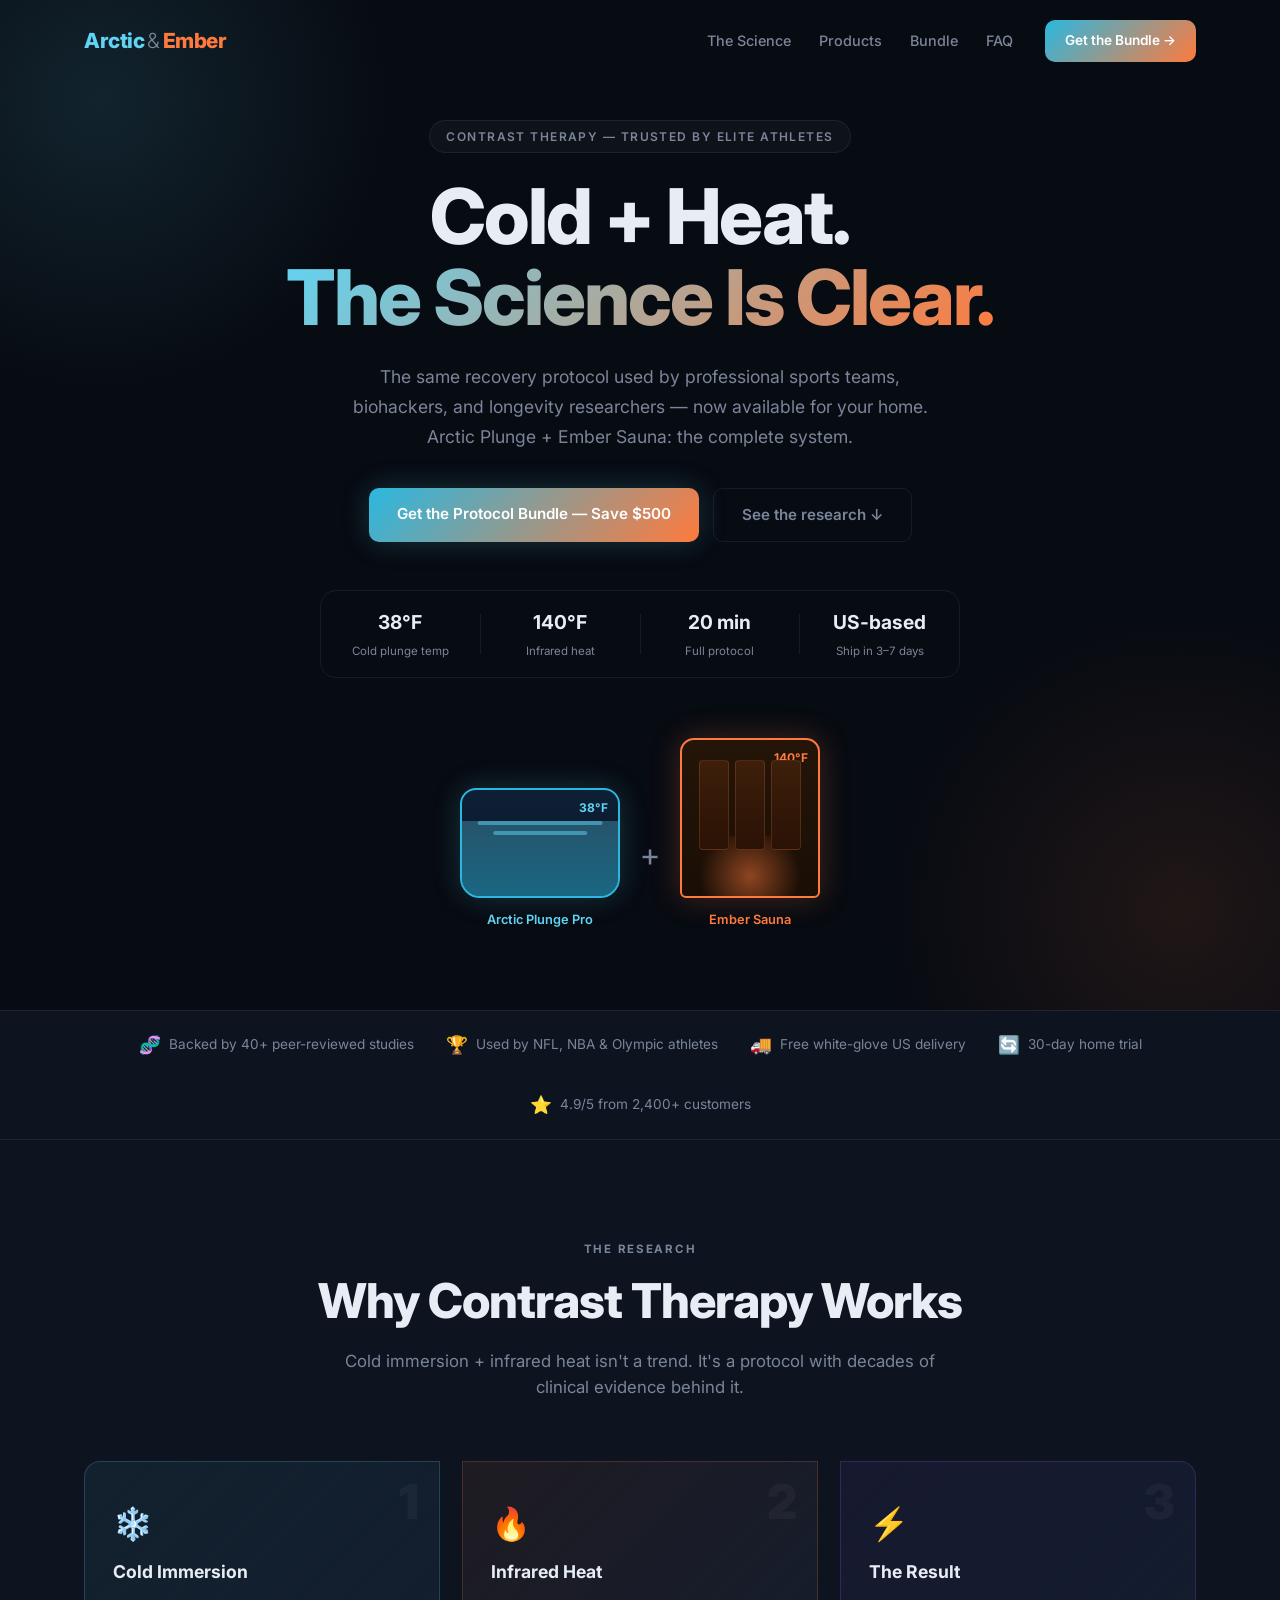
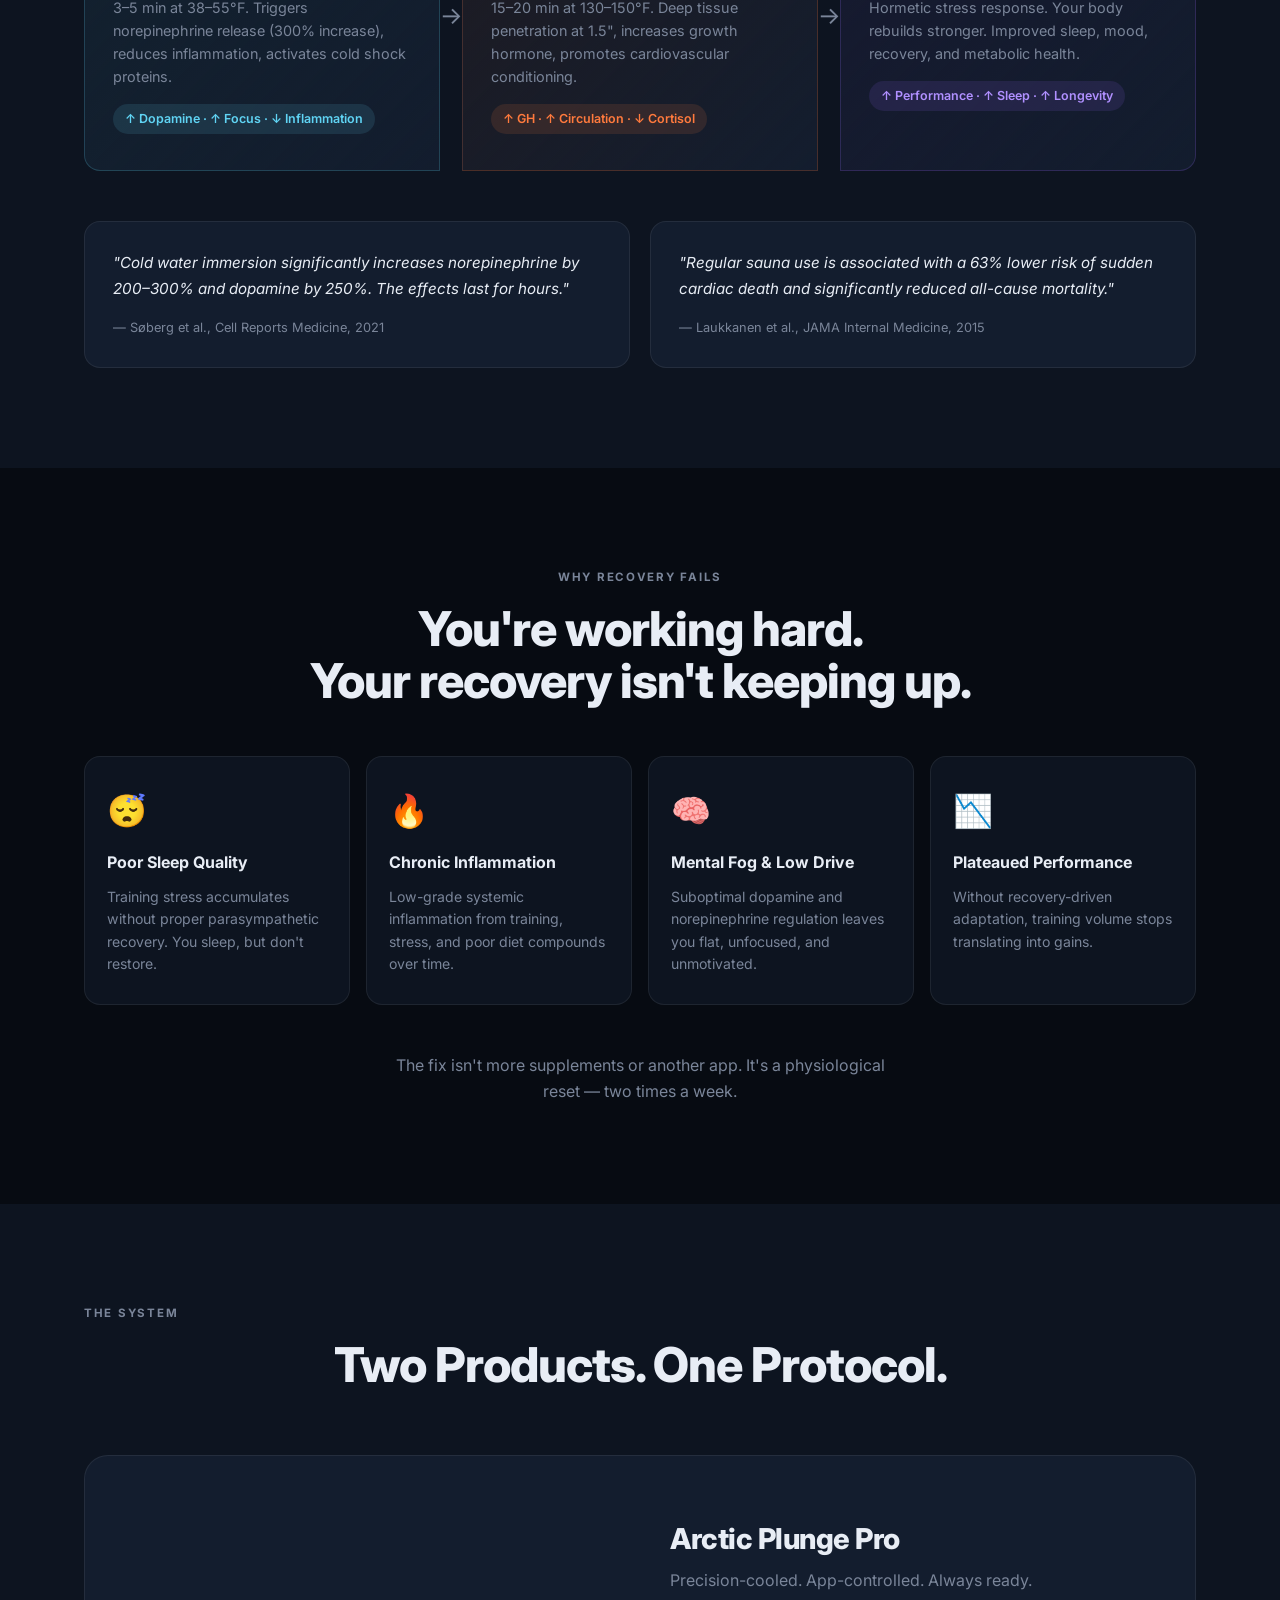
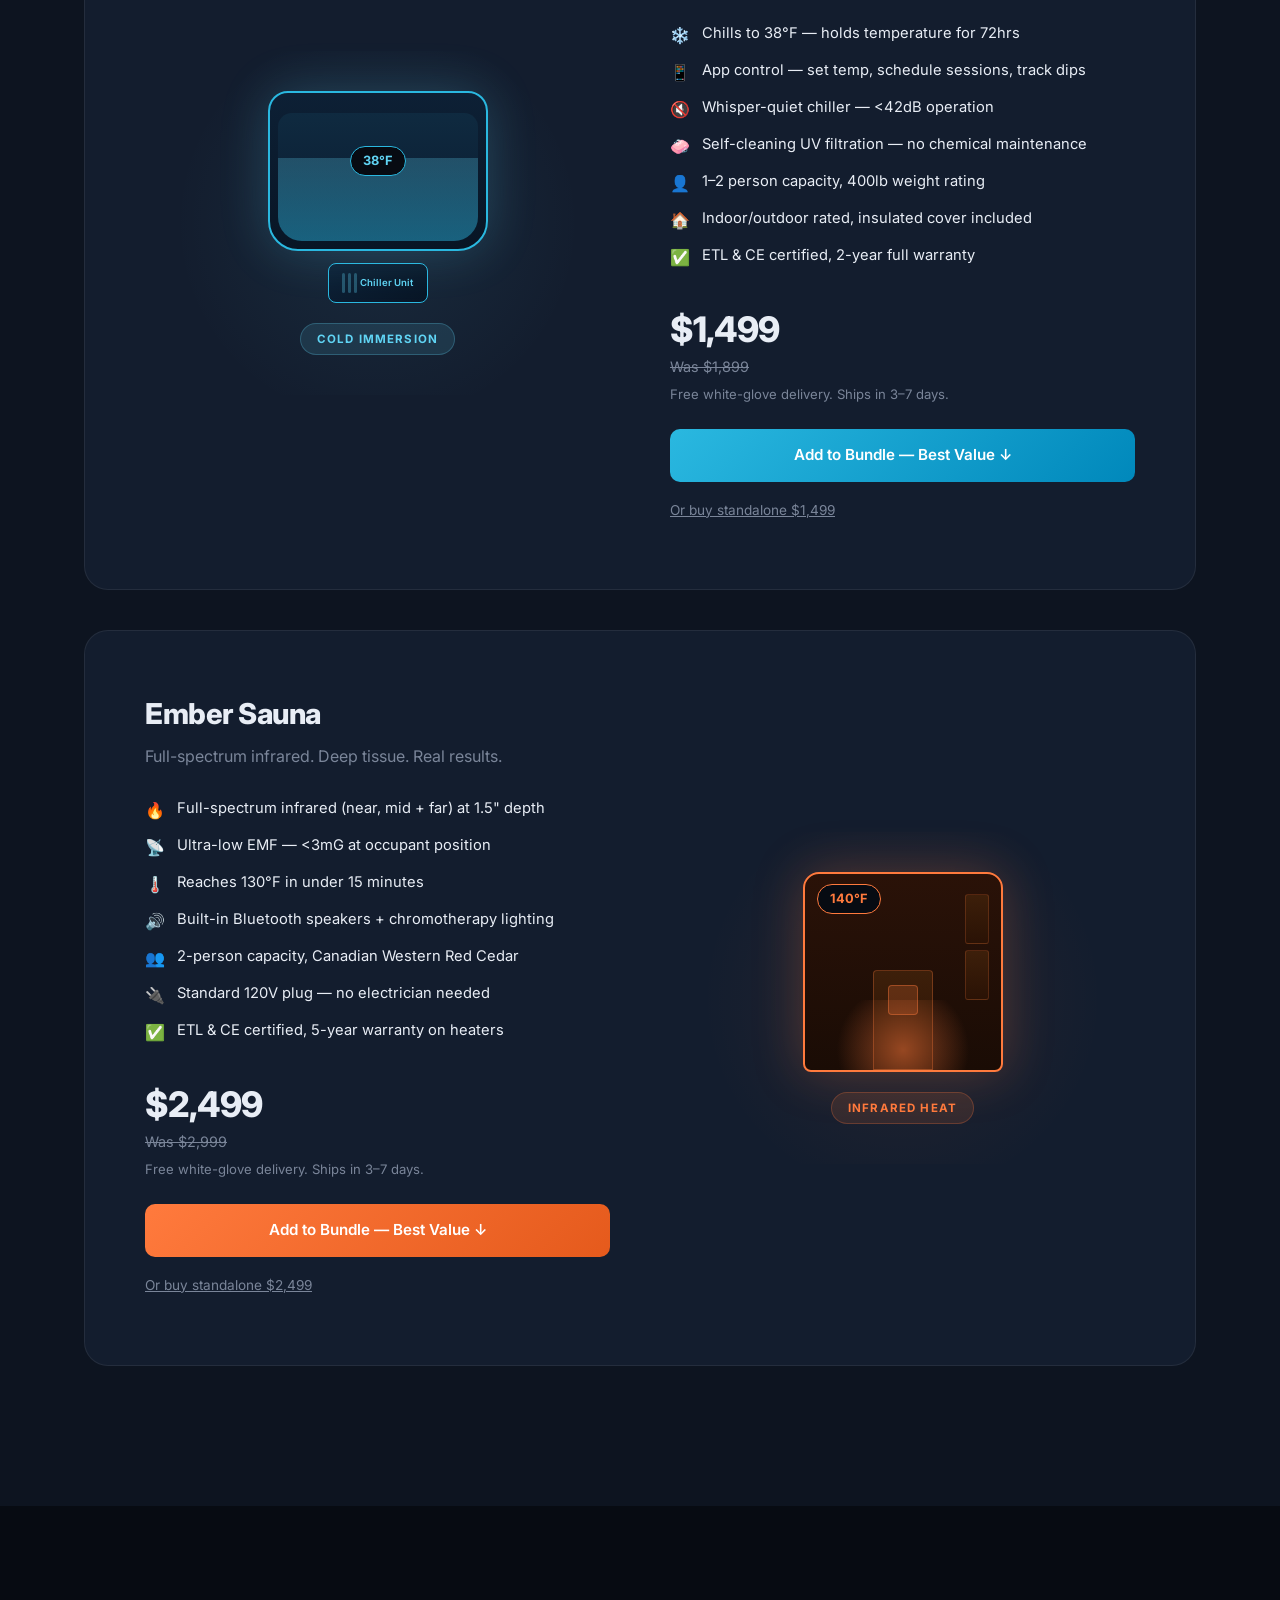
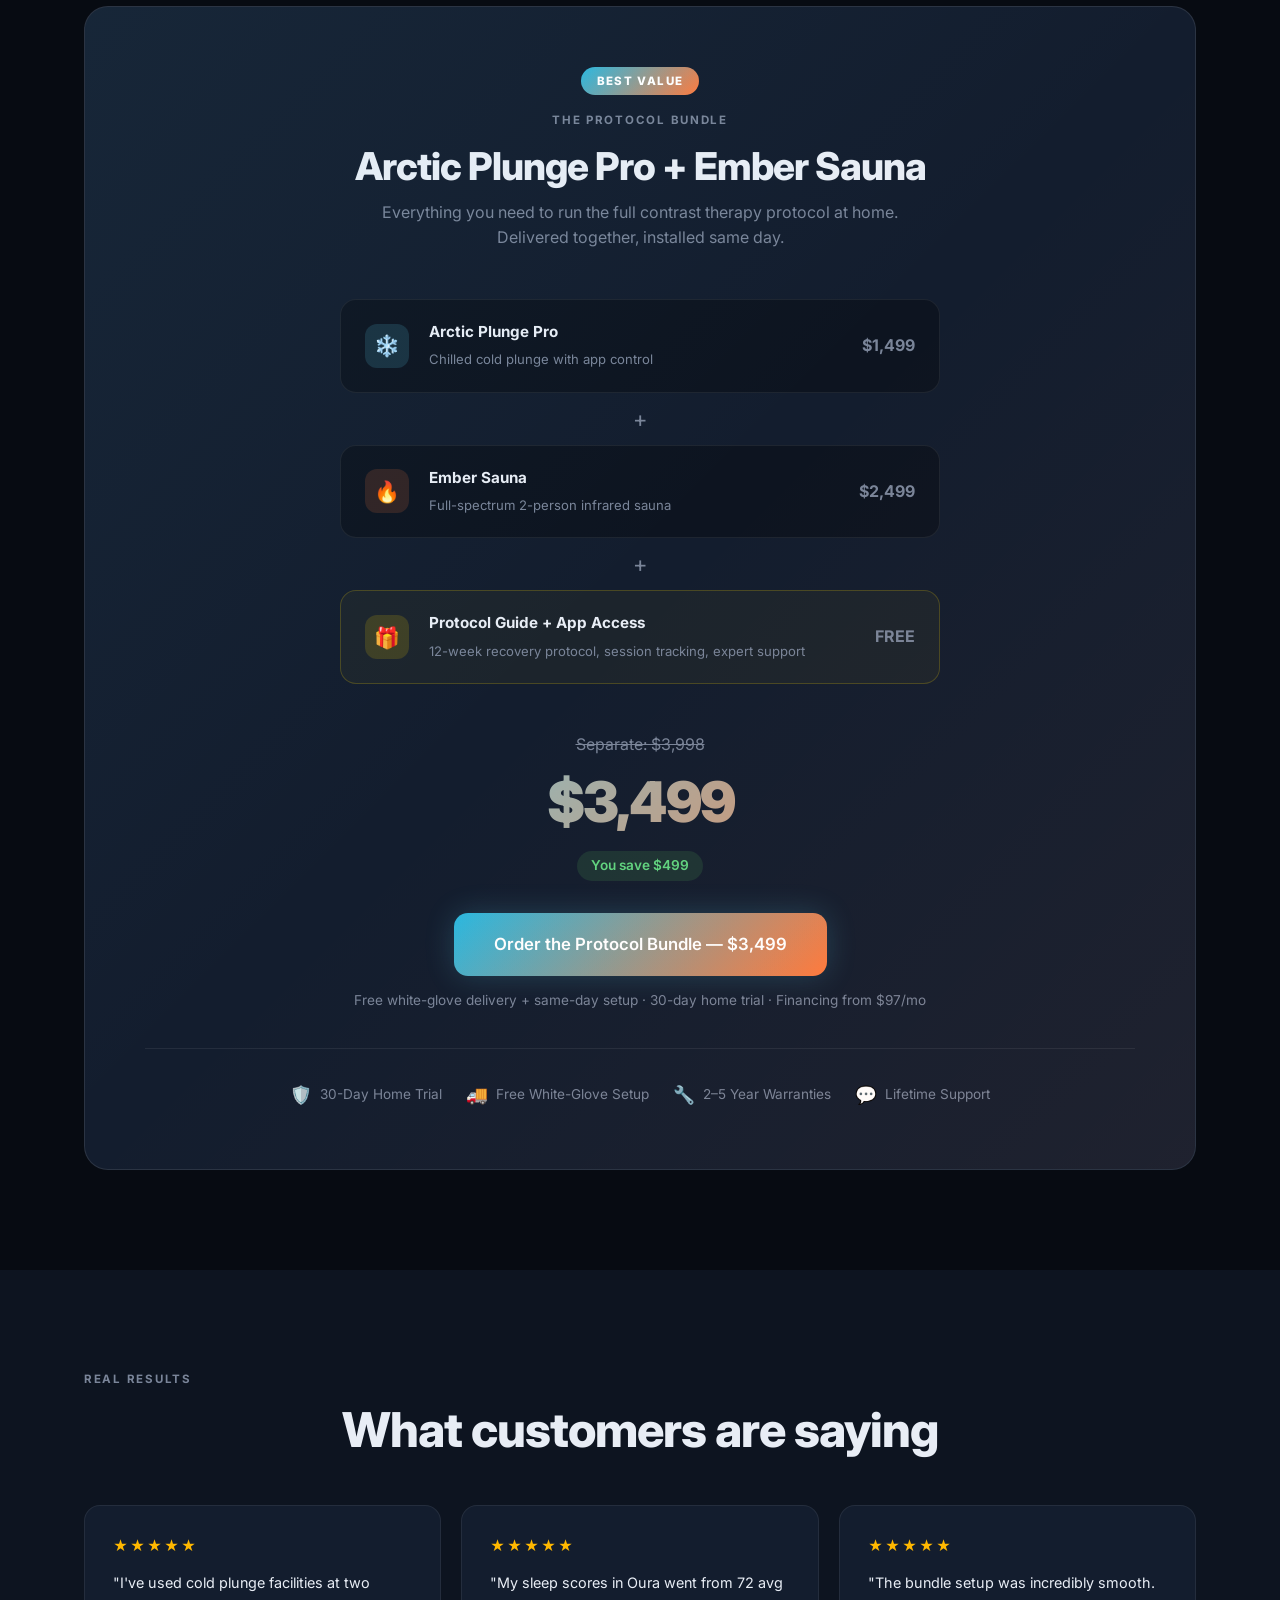
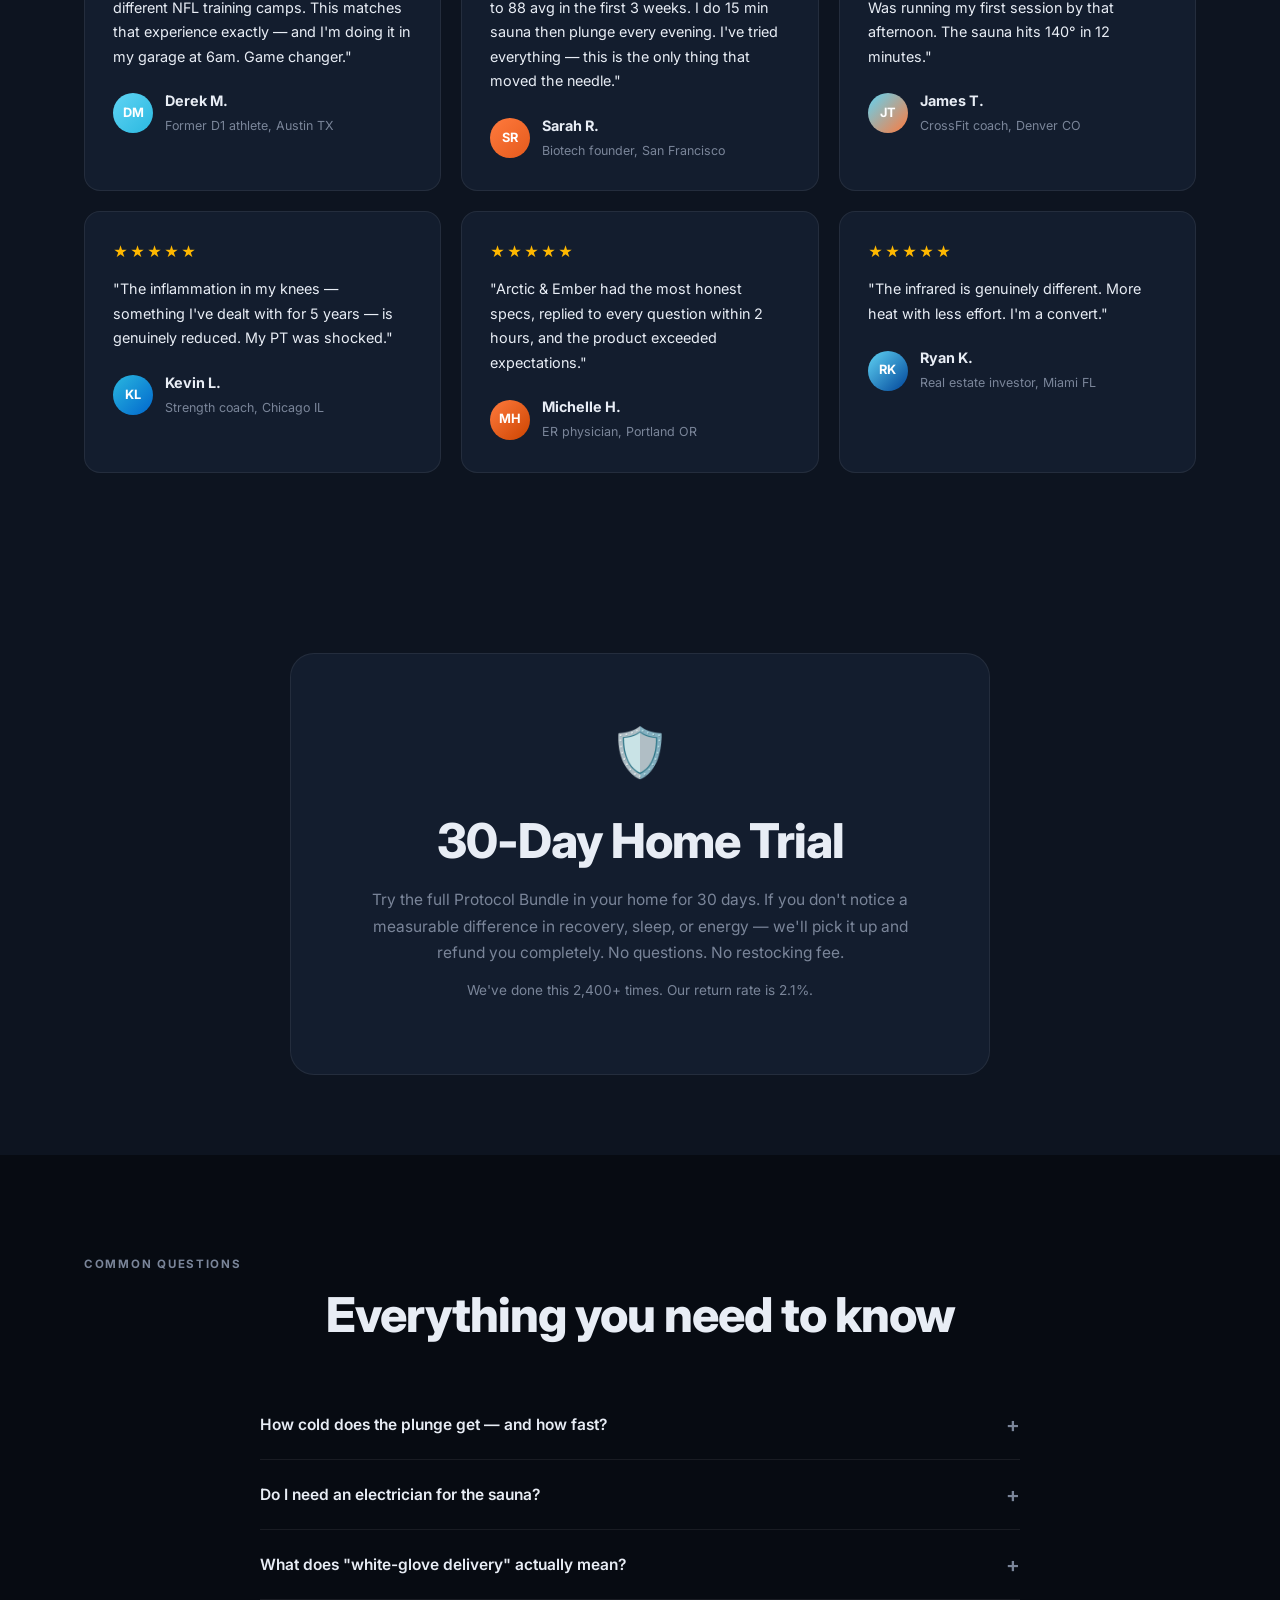
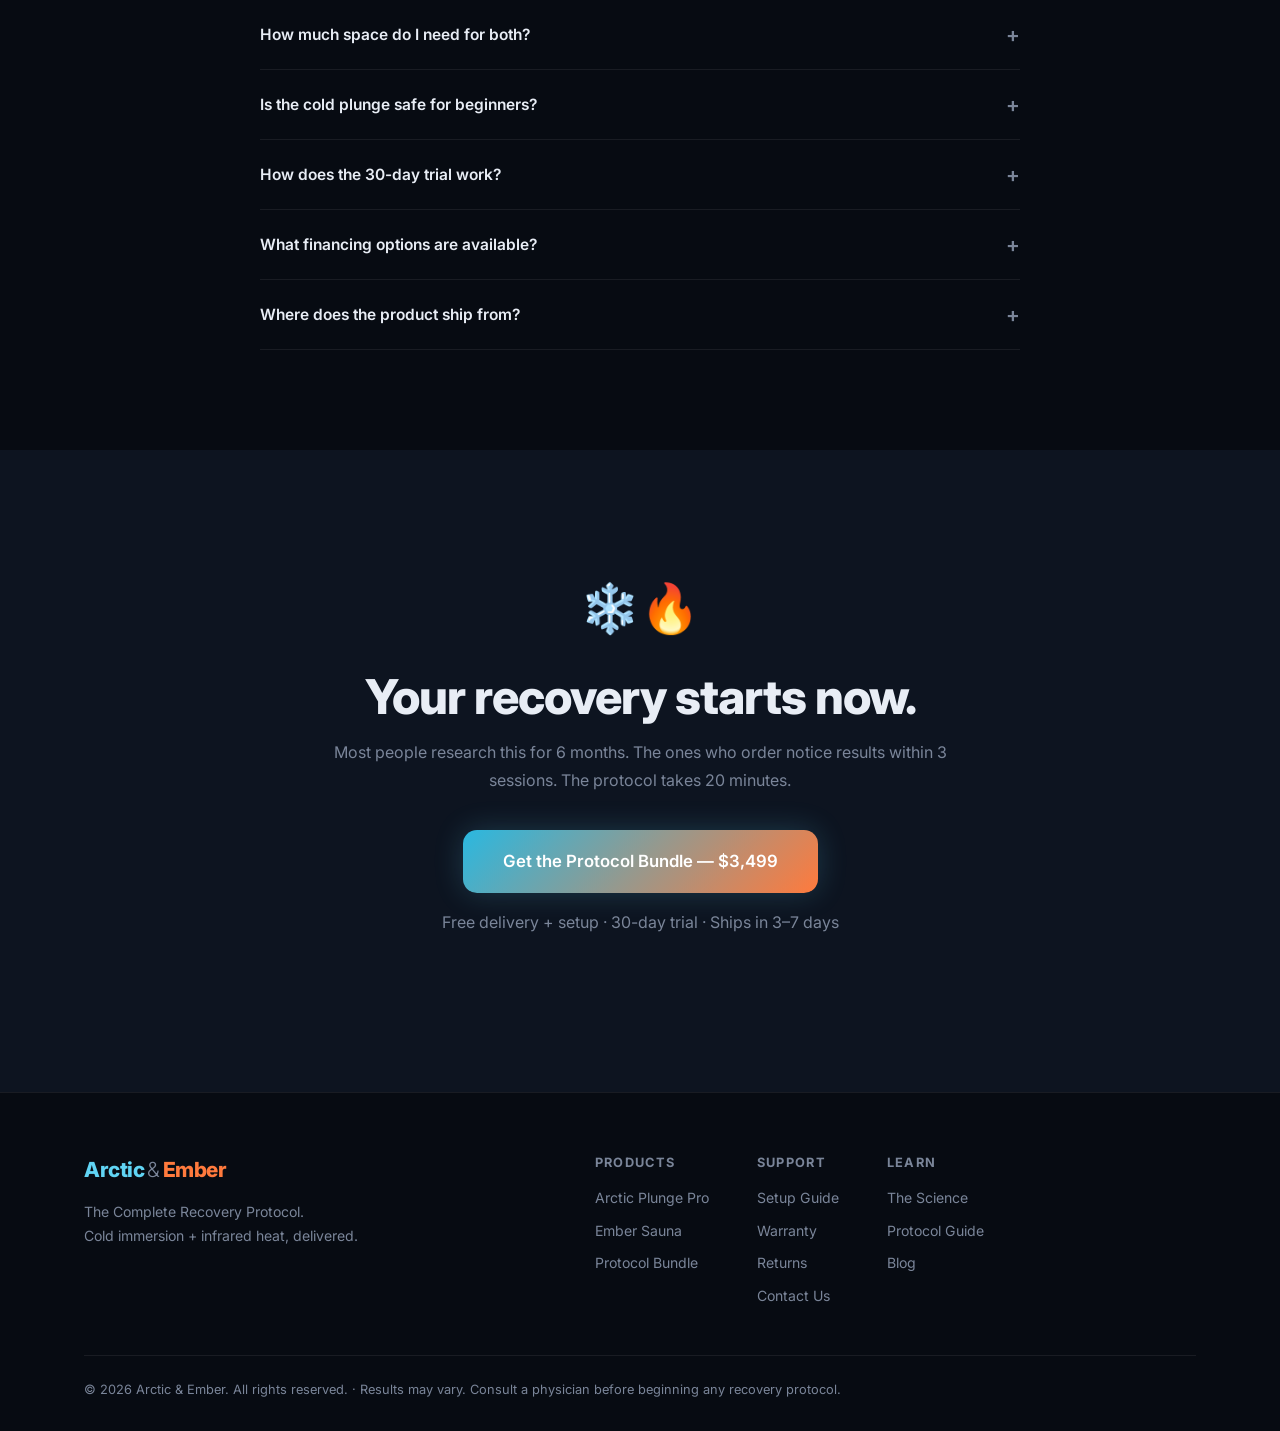
==== arctic-ember/index.html @ 9d5c8a03 "Add Arctic & Ember recovery store — cold plunge + infrared sauna dropship concept" ====
<!DOCTYPE html>
<html lang="en">
<head>
  <meta charset="UTF-8" />
  <meta name="viewport" content="width=device-width, initial-scale=1.0" />
  <title>Arctic &amp; Ember — The Complete Recovery Protocol</title>
  <meta name="description" content="Science-backed contrast therapy at home. Cold plunge + infrared sauna — the same protocol used by elite athletes and backed by decades of research." />
  <link rel="preconnect" href="https://fonts.googleapis.com" />
  <link href="https://fonts.googleapis.com/css2?family=Inter:wght@300;400;500;600;700;800&display=swap" rel="stylesheet" />
  <link rel="stylesheet" href="styles.css" />
</head>
<body>

<!-- NAV -->
<nav id="navbar">
  <div class="nav-inner">
    <div class="nav-logo">
      <span class="logo-ice">Arctic</span><span class="logo-amp">&amp;</span><span class="logo-ember">Ember</span>
    </div>
    <div class="nav-links">
      <a href="#science">The Science</a>
      <a href="#products">Products</a>
      <a href="#bundle">Bundle</a>
      <a href="#faq">FAQ</a>
    </div>
    <a href="#bundle" class="btn btn-nav">Get the Bundle →</a>
    <button class="mobile-menu-btn" id="menuBtn" aria-label="Menu">☰</button>
  </div>
  <div class="mobile-menu" id="mobileMenu">
    <a href="#science">The Science</a>
    <a href="#products">Products</a>
    <a href="#bundle">Bundle</a>
    <a href="#faq">FAQ</a>
    <a href="#bundle" class="btn btn-nav">Get the Bundle →</a>
  </div>
</nav>

<!-- HERO -->
<section class="hero">
  <div class="hero-bg">
    <div class="hero-bg-ice"></div>
    <div class="hero-bg-ember"></div>
  </div>
  <div class="container hero-content">
    <div class="hero-badge reveal">CONTRAST THERAPY — TRUSTED BY ELITE ATHLETES</div>
    <h1 class="reveal">Cold + Heat.<br /><span class="gradient-text">The Science Is Clear.</span></h1>
    <p class="hero-sub reveal">The same recovery protocol used by professional sports teams, biohackers, and longevity researchers — now available for your home. Arctic Plunge + Ember Sauna: the complete system.</p>
    <div class="hero-ctas reveal">
      <a href="#bundle" class="btn btn-primary">Get the Protocol Bundle — Save $500</a>
      <a href="#science" class="btn btn-ghost">See the research ↓</a>
    </div>
    <div class="hero-proof reveal">
      <div class="proof-item"><span class="proof-num">38°F</span><span class="proof-label">Cold plunge temp</span></div>
      <div class="proof-divider"></div>
      <div class="proof-item"><span class="proof-num">140°F</span><span class="proof-label">Infrared heat</span></div>
      <div class="proof-divider"></div>
      <div class="proof-item"><span class="proof-num">20 min</span><span class="proof-label">Full protocol</span></div>
      <div class="proof-divider"></div>
      <div class="proof-item"><span class="proof-num">US-based</span><span class="proof-label">Ship in 3–7 days</span></div>
    </div>
  </div>
  <div class="hero-visual reveal">
    <div class="mockup-container">
      <div class="mockup-plunge">
        <div class="plunge-body">
          <div class="plunge-water">
            <div class="plunge-ripple"></div>
            <div class="plunge-ripple r2"></div>
          </div>
          <div class="plunge-temp">38°F</div>
        </div>
        <div class="mockup-label ice-label">Arctic Plunge Pro</div>
      </div>
      <div class="mockup-plus">+</div>
      <div class="mockup-sauna">
        <div class="sauna-body">
          <div class="sauna-glow"></div>
          <div class="sauna-panels">
            <div class="sauna-panel"></div>
            <div class="sauna-panel"></div>
            <div class="sauna-panel"></div>
          </div>
          <div class="sauna-temp">140°F</div>
        </div>
        <div class="mockup-label ember-label">Ember Sauna</div>
      </div>
    </div>
  </div>
</section>

<!-- TRUST BAR -->
<section class="trust-bar">
  <div class="container">
    <div class="trust-items">
      <div class="trust-item"><span class="trust-icon">🧬</span><span>Backed by 40+ peer-reviewed studies</span></div>
      <div class="trust-item"><span class="trust-icon">🏆</span><span>Used by NFL, NBA &amp; Olympic athletes</span></div>
      <div class="trust-item"><span class="trust-icon">🚚</span><span>Free white-glove US delivery</span></div>
      <div class="trust-item"><span class="trust-icon">🔄</span><span>30-day home trial</span></div>
      <div class="trust-item"><span class="trust-icon">⭐</span><span>4.9/5 from 2,400+ customers</span></div>
    </div>
  </div>
</section>

<!-- SCIENCE -->
<section id="science" class="science-section">
  <div class="container">
    <div class="section-label reveal">THE RESEARCH</div>
    <h2 class="reveal">Why Contrast Therapy Works</h2>
    <p class="section-sub reveal">Cold immersion + infrared heat isn't a trend. It's a protocol with decades of clinical evidence behind it.</p>
    <div class="protocol-flow reveal">
      <div class="protocol-step ice-step">
        <div class="step-icon">❄️</div>
        <div class="step-num">1</div>
        <h3>Cold Immersion</h3>
        <p>3–5 min at 38–55°F. Triggers norepinephrine release (300% increase), reduces inflammation, activates cold shock proteins.</p>
        <div class="step-benefit ice-benefit">↑ Dopamine · ↑ Focus · ↓ Inflammation</div>
      </div>
      <div class="protocol-arrow">→</div>
      <div class="protocol-step ember-step">
        <div class="step-icon">🔥</div>
        <div class="step-num">2</div>
        <h3>Infrared Heat</h3>
        <p>15–20 min at 130–150°F. Deep tissue penetration at 1.5", increases growth hormone, promotes cardiovascular conditioning.</p>
        <div class="step-benefit ember-benefit">↑ GH · ↑ Circulation · ↓ Cortisol</div>
      </div>
      <div class="protocol-arrow">→</div>
      <div class="protocol-step result-step">
        <div class="step-icon">⚡</div>
        <div class="step-num">3</div>
        <h3>The Result</h3>
        <p>Hormetic stress response. Your body rebuilds stronger. Improved sleep, mood, recovery, and metabolic health.</p>
        <div class="step-benefit result-benefit">↑ Performance · ↑ Sleep · ↑ Longevity</div>
      </div>
    </div>
    <div class="research-quotes reveal">
      <div class="research-quote">
        <p>"Cold water immersion significantly increases norepinephrine by 200–300% and dopamine by 250%. The effects last for hours."</p>
        <cite>— Søberg et al., Cell Reports Medicine, 2021</cite>
      </div>
      <div class="research-quote">
        <p>"Regular sauna use is associated with a 63% lower risk of sudden cardiac death and significantly reduced all-cause mortality."</p>
        <cite>— Laukkanen et al., JAMA Internal Medicine, 2015</cite>
      </div>
    </div>
  </div>
</section>

<!-- PROBLEMS -->
<section class="problem-section">
  <div class="container">
    <div class="section-label reveal">WHY RECOVERY FAILS</div>
    <h2 class="reveal">You're working hard.<br />Your recovery isn't keeping up.</h2>
    <div class="problems-grid reveal">
      <div class="problem-card"><div class="problem-icon">😴</div><h4>Poor Sleep Quality</h4><p>Training stress accumulates without proper parasympathetic recovery. You sleep, but don't restore.</p></div>
      <div class="problem-card"><div class="problem-icon">🔥</div><h4>Chronic Inflammation</h4><p>Low-grade systemic inflammation from training, stress, and poor diet compounds over time.</p></div>
      <div class="problem-card"><div class="problem-icon">🧠</div><h4>Mental Fog &amp; Low Drive</h4><p>Suboptimal dopamine and norepinephrine regulation leaves you flat, unfocused, and unmotivated.</p></div>
      <div class="problem-card"><div class="problem-icon">📉</div><h4>Plateaued Performance</h4><p>Without recovery-driven adaptation, training volume stops translating into gains.</p></div>
    </div>
    <div class="problem-cta reveal"><p>The fix isn't more supplements or another app. It's a physiological reset — two times a week.</p></div>
  </div>
</section>

<!-- PRODUCTS -->
<section id="products" class="products-section">
  <div class="container">
    <div class="section-label reveal">THE SYSTEM</div>
    <h2 class="reveal">Two Products. One Protocol.</h2>
    <div class="product-card reveal" id="plunge">
      <div class="product-visual plunge-visual">
        <div class="product-mock-plunge">
          <div class="pm-outer"><div class="pm-inner"><div class="pm-water"><div class="pm-temp-badge">38°F</div></div></div></div>
          <div class="pm-chiller"><div class="pm-chiller-vent"></div><div class="pm-chiller-vent"></div><div class="pm-chiller-vent"></div><span>Chiller Unit</span></div>
        </div>
        <div class="product-badge ice-badge">COLD IMMERSION</div>
      </div>
      <div class="product-info">
        <h3>Arctic Plunge Pro</h3>
        <p class="product-tagline">Precision-cooled. App-controlled. Always ready.</p>
        <ul class="product-features">
          <li><span class="feat-icon ice-icon">❄️</span> Chills to 38°F — holds temperature for 72hrs</li>
          <li><span class="feat-icon ice-icon">📱</span> App control — set temp, schedule sessions, track dips</li>
          <li><span class="feat-icon ice-icon">🔇</span> Whisper-quiet chiller — &lt;42dB operation</li>
          <li><span class="feat-icon ice-icon">🧼</span> Self-cleaning UV filtration — no chemical maintenance</li>
          <li><span class="feat-icon ice-icon">👤</span> 1–2 person capacity, 400lb weight rating</li>
          <li><span class="feat-icon ice-icon">🏠</span> Indoor/outdoor rated, insulated cover included</li>
          <li><span class="feat-icon ice-icon">✅</span> ETL &amp; CE certified, 2-year full warranty</li>
        </ul>
        <div class="product-pricing">
          <div class="price-main">$1,499</div>
          <div class="price-compare">Was $1,899</div>
          <div class="price-note">Free white-glove delivery. Ships in 3–7 days.</div>
        </div>
        <a href="#bundle" class="btn btn-ice">Add to Bundle — Best Value ↓</a>
        <a href="#bundle" class="btn btn-ghost-small">Or buy standalone $1,499</a>
      </div>
    </div>
    <div class="product-card product-card-reverse reveal" id="sauna">
      <div class="product-visual sauna-visual">
        <div class="product-mock-sauna">
          <div class="ps-cabin">
            <div class="ps-door"><div class="ps-window"></div></div>
            <div class="ps-panels-side"><div class="ps-panel"></div><div class="ps-panel"></div></div>
            <div class="ps-glow-inner"></div>
            <div class="ps-temp-badge">140°F</div>
          </div>
        </div>
        <div class="product-badge ember-badge">INFRARED HEAT</div>
      </div>
      <div class="product-info">
        <h3>Ember Sauna</h3>
        <p class="product-tagline">Full-spectrum infrared. Deep tissue. Real results.</p>
        <ul class="product-features">
          <li><span class="feat-icon ember-icon">🔥</span> Full-spectrum infrared (near, mid + far) at 1.5" depth</li>
          <li><span class="feat-icon ember-icon">📡</span> Ultra-low EMF — &lt;3mG at occupant position</li>
          <li><span class="feat-icon ember-icon">🌡️</span> Reaches 130°F in under 15 minutes</li>
          <li><span class="feat-icon ember-icon">🔊</span> Built-in Bluetooth speakers + chromotherapy lighting</li>
          <li><span class="feat-icon ember-icon">👥</span> 2-person capacity, Canadian Western Red Cedar</li>
          <li><span class="feat-icon ember-icon">🔌</span> Standard 120V plug — no electrician needed</li>
          <li><span class="feat-icon ember-icon">✅</span> ETL &amp; CE certified, 5-year warranty on heaters</li>
        </ul>
        <div class="product-pricing">
          <div class="price-main">$2,499</div>
          <div class="price-compare">Was $2,999</div>
          <div class="price-note">Free white-glove delivery. Ships in 3–7 days.</div>
        </div>
        <a href="#bundle" class="btn btn-ember">Add to Bundle — Best Value ↓</a>
        <a href="#bundle" class="btn btn-ghost-small">Or buy standalone $2,499</a>
      </div>
    </div>
  </div>
</section>

<!-- BUNDLE -->
<section id="bundle" class="bundle-section">
  <div class="container">
    <div class="bundle-card reveal">
      <div class="bundle-badge">BEST VALUE</div>
      <div class="section-label">THE PROTOCOL BUNDLE</div>
      <h2>Arctic Plunge Pro + Ember Sauna</h2>
      <p class="bundle-sub">Everything you need to run the full contrast therapy protocol at home. Delivered together, installed same day.</p>
      <div class="bundle-includes">
        <div class="bundle-item"><div class="bi-icon ice-bg">❄️</div><div class="bi-info"><strong>Arctic Plunge Pro</strong><span>Chilled cold plunge with app control</span></div><div class="bi-price">$1,499</div></div>
        <div class="bundle-plus">+</div>
        <div class="bundle-item"><div class="bi-icon ember-bg">🔥</div><div class="bi-info"><strong>Ember Sauna</strong><span>Full-spectrum 2-person infrared sauna</span></div><div class="bi-price">$2,499</div></div>
        <div class="bundle-plus">+</div>
        <div class="bundle-item bonus-item"><div class="bi-icon bonus-bg">🎁</div><div class="bi-info"><strong>Protocol Guide + App Access</strong><span>12-week recovery protocol, session tracking, expert support</span></div><div class="bi-price">FREE</div></div>
      </div>
      <div class="bundle-pricing">
        <div class="bundle-total-was">Separate: $3,998</div>
        <div class="bundle-total">$3,499</div>
        <div class="bundle-save">You save $499</div>
      </div>
      <a href="#" class="btn btn-primary btn-large pulse-btn">Order the Protocol Bundle — $3,499</a>
      <p class="bundle-note">Free white-glove delivery + same-day setup · 30-day home trial · Financing from $97/mo</p>
      <div class="bundle-guarantees">
        <div class="guarantee-item"><span class="g-icon">🛡️</span><span>30-Day Home Trial</span></div>
        <div class="guarantee-item"><span class="g-icon">🚚</span><span>Free White-Glove Setup</span></div>
        <div class="guarantee-item"><span class="g-icon">🔧</span><span>2–5 Year Warranties</span></div>
        <div class="guarantee-item"><span class="g-icon">💬</span><span>Lifetime Support</span></div>
      </div>
    </div>
  </div>
</section>

<!-- TESTIMONIALS -->
<section class="testimonials-section">
  <div class="container">
    <div class="section-label reveal">REAL RESULTS</div>
    <h2 class="reveal">What customers are saying</h2>
    <div class="testimonials-grid reveal">
      <div class="testimonial-card"><div class="stars">★★★★★</div><p>"I've used cold plunge facilities at two different NFL training camps. This matches that experience exactly — and I'm doing it in my garage at 6am. Game changer."</p><div class="testimonial-author"><div class="author-avatar" style="background: linear-gradient(135deg, #60D4F4, #2AB8E0);">DM</div><div><strong>Derek M.</strong><span>Former D1 athlete, Austin TX</span></div></div></div>
      <div class="testimonial-card"><div class="stars">★★★★★</div><p>"My sleep scores in Oura went from 72 avg to 88 avg in the first 3 weeks. I do 15 min sauna then plunge every evening. I've tried everything — this is the only thing that moved the needle."</p><div class="testimonial-author"><div class="author-avatar" style="background: linear-gradient(135deg, #FF7A3D, #E55A1C);">SR</div><div><strong>Sarah R.</strong><span>Biotech founder, San Francisco</span></div></div></div>
      <div class="testimonial-card"><div class="stars">★★★★★</div><p>"The bundle setup was incredibly smooth. Was running my first session by that afternoon. The sauna hits 140° in 12 minutes."</p><div class="testimonial-author"><div class="author-avatar" style="background: linear-gradient(135deg, #60D4F4, #FF7A3D);">JT</div><div><strong>James T.</strong><span>CrossFit coach, Denver CO</span></div></div></div>
      <div class="testimonial-card"><div class="stars">★★★★★</div><p>"The inflammation in my knees — something I've dealt with for 5 years — is genuinely reduced. My PT was shocked."</p><div class="testimonial-author"><div class="author-avatar" style="background: linear-gradient(135deg, #2AB8E0, #0066CC);">KL</div><div><strong>Kevin L.</strong><span>Strength coach, Chicago IL</span></div></div></div>
      <div class="testimonial-card"><div class="stars">★★★★★</div><p>"Arctic &amp; Ember had the most honest specs, replied to every question within 2 hours, and the product exceeded expectations."</p><div class="testimonial-author"><div class="author-avatar" style="background: linear-gradient(135deg, #FF7A3D, #CC4400);">MH</div><div><strong>Michelle H.</strong><span>ER physician, Portland OR</span></div></div></div>
      <div class="testimonial-card"><div class="stars">★★★★★</div><p>"The infrared is genuinely different. More heat with less effort. I'm a convert."</p><div class="testimonial-author"><div class="author-avatar" style="background: linear-gradient(135deg, #60D4F4, #004499);">RK</div><div><strong>Ryan K.</strong><span>Real estate investor, Miami FL</span></div></div></div>
    </div>
  </div>
</section>

<!-- GUARANTEE -->
<section class="guarantee-section">
  <div class="container">
    <div class="guarantee-card reveal">
      <div class="guarantee-icon pulse-glow">🛡️</div>
      <h2>30-Day Home Trial</h2>
      <p>Try the full Protocol Bundle in your home for 30 days. If you don't notice a measurable difference in recovery, sleep, or energy — we'll pick it up and refund you completely. No questions. No restocking fee.</p>
      <p class="guarantee-fine">We've done this 2,400+ times. Our return rate is 2.1%.</p>
    </div>
  </div>
</section>

<!-- FAQ -->
<section id="faq" class="faq-section">
  <div class="container">
    <div class="section-label reveal">COMMON QUESTIONS</div>
    <h2 class="reveal">Everything you need to know</h2>
    <div class="faq-list reveal">
      <div class="faq-item"><button class="faq-q">How cold does the plunge get — and how fast?<span class="faq-arrow">+</span></button><div class="faq-a">Chills to 38°F. From room temp, reaches 50°F in ~2 hours, 38°F in 4–5 hours. Holds temperature 72+ hours with the insulated cover.</div></div>
      <div class="faq-item"><button class="faq-q">Do I need an electrician for the sauna?<span class="faq-arrow">+</span></button><div class="faq-a">No. Standard 120V outlet. No dedicated circuit, no contractor. Just a flat 5×4 foot surface.</div></div>
      <div class="faq-item"><button class="faq-q">What does "white-glove delivery" actually mean?<span class="faq-arrow">+</span></button><div class="faq-a">A two-person team delivers, unpacks, assembles, fills the plunge, and walks you through first use. Takes ~90 minutes. Packaging removed. Included in bundle price.</div></div>
      <div class="faq-item"><button class="faq-q">How much space do I need for both?<span class="faq-arrow">+</span></button><div class="faq-a">Plunge: 54"L × 32"W. Sauna: 47"W × 39"D × 75"H. Garage, basement, or covered patio work great.</div></div>
      <div class="faq-item"><button class="faq-q">Is the cold plunge safe for beginners?<span class="faq-arrow">+</span></button><div class="faq-a">Yes. Start at 55–60°F for 1–2 min and progress down over 2–3 weeks. The app guides you. Consult your physician if you have cardiovascular conditions.</div></div>
      <div class="faq-item"><button class="faq-q">How does the 30-day trial work?<span class="faq-arrow">+</span></button><div class="faq-a">30 days from delivery. Email us to return — we schedule pickup, cover the cost, and issue a full refund within 5 business days.</div></div>
      <div class="faq-item"><button class="faq-q">What financing options are available?<span class="faq-arrow">+</span></button><div class="faq-a">From $97/month. 0% APR for 24 months for qualified buyers. No hard credit pull to check your rate.</div></div>
      <div class="faq-item"><button class="faq-q">Where does the product ship from?<span class="faq-arrow">+</span></button><div class="faq-a">US distribution warehouses. 3–7 business days continental US. No customs delays.</div></div>
    </div>
  </div>
</section>

<!-- FINAL CTA -->
<section class="final-cta">
  <div class="container">
    <div class="cta-inner reveal">
      <div class="cta-split-icon">❄️🔥</div>
      <h2>Your recovery starts now.</h2>
      <p>Most people research this for 6 months. The ones who order notice results within 3 sessions. The protocol takes 20 minutes.</p>
      <a href="#" class="btn btn-primary btn-large">Get the Protocol Bundle — $3,499</a>
      <p class="cta-sub">Free delivery + setup · 30-day trial · Ships in 3–7 days</p>
    </div>
  </div>
</section>

<!-- FOOTER -->
<footer class="footer">
  <div class="container">
    <div class="footer-inner">
      <div class="footer-brand">
        <div class="nav-logo"><span class="logo-ice">Arctic</span><span class="logo-amp">&amp;</span><span class="logo-ember">Ember</span></div>
        <p>The Complete Recovery Protocol.<br />Cold immersion + infrared heat, delivered.</p>
      </div>
      <div class="footer-links">
        <div class="footer-col"><h5>Products</h5><a href="#plunge">Arctic Plunge Pro</a><a href="#sauna">Ember Sauna</a><a href="#bundle">Protocol Bundle</a></div>
        <div class="footer-col"><h5>Support</h5><a href="#">Setup Guide</a><a href="#">Warranty</a><a href="#">Returns</a><a href="#">Contact Us</a></div>
        <div class="footer-col"><h5>Learn</h5><a href="#science">The Science</a><a href="#">Protocol Guide</a><a href="#">Blog</a></div>
      </div>
    </div>
    <div class="footer-bottom"><p>© 2026 Arctic &amp; Ember. All rights reserved. · Results may vary. Consult a physician before beginning any recovery protocol.</p></div>
  </div>
</footer>

<script src="script.js"></script>
</body>
</html>
---- arctic-ember/styles.css ----
/* === Arctic & Ember — Design System === */
:root {
  --ice: #60D4F4;
  --ice-dark: #2AB8E0;
  --ice-glow: rgba(96, 212, 244, 0.15);
  --ember: #FF7A3D;
  --ember-dark: #E55A1C;
  --ember-glow: rgba(255, 122, 61, 0.15);
  --dark: #070B12;
  --dark2: #0D1420;
  --dark3: #131D2E;
  --dark4: #1A2640;
  --text: #E8EDF5;
  --muted: #7A8599;
  --border: rgba(255,255,255,0.07);
  --card: rgba(255,255,255,0.03);
  --radius: 16px;
  --radius-lg: 24px;
}

* { margin: 0; padding: 0; box-sizing: border-box; }
html { scroll-behavior: smooth; }
body { background: var(--dark); color: var(--text); font-family: 'Inter', -apple-system, sans-serif; font-size: 16px; line-height: 1.6; overflow-x: hidden; }
.container { max-width: 1160px; margin: 0 auto; padding: 0 24px; }

#navbar { position: fixed; top: 0; left: 0; right: 0; z-index: 100; background: transparent; transition: background 0.3s, backdrop-filter 0.3s; }
#navbar.scrolled { background: rgba(7, 11, 18, 0.85); backdrop-filter: blur(20px); border-bottom: 1px solid var(--border); }
.nav-inner { max-width: 1160px; margin: 0 auto; padding: 20px 24px; display: flex; align-items: center; gap: 32px; }
.nav-logo { font-size: 1.3rem; font-weight: 800; letter-spacing: -0.5px; }
.logo-ice { color: var(--ice); }
.logo-amp { color: var(--muted); margin: 0 3px; font-weight: 300; }
.logo-ember { color: var(--ember); }
.nav-links { display: flex; gap: 28px; margin-left: auto; }
.nav-links a { color: var(--muted); text-decoration: none; font-size: 0.9rem; font-weight: 500; transition: color 0.2s; }
.nav-links a:hover { color: var(--text); }
.mobile-menu-btn { display: none; background: none; border: none; color: var(--text); font-size: 1.4rem; cursor: pointer; margin-left: auto; }
.mobile-menu { display: none; padding: 16px 24px 20px; flex-direction: column; gap: 16px; border-top: 1px solid var(--border); }
.mobile-menu.open { display: flex; }
.mobile-menu a { color: var(--muted); text-decoration: none; font-size: 1rem; }

.btn { display: inline-block; padding: 14px 28px; border-radius: 10px; font-weight: 600; font-size: 0.95rem; text-decoration: none; cursor: pointer; transition: all 0.2s; border: none; }
.btn-primary { background: linear-gradient(135deg, var(--ice-dark), var(--ember)); color: #fff; box-shadow: 0 0 30px rgba(96,212,244,0.2); }
.btn-primary:hover { transform: translateY(-2px); box-shadow: 0 8px 30px rgba(96,212,244,0.35); }
.btn-nav { background: linear-gradient(135deg, var(--ice-dark), var(--ember)); color: #fff; padding: 10px 20px; font-size: 0.85rem; }
.btn-ghost { background: transparent; color: var(--muted); border: 1px solid var(--border); }
.btn-ghost:hover { color: var(--text); border-color: rgba(255,255,255,0.2); }
.btn-ghost-small { display: block; width: max-content; background: transparent; color: var(--muted); font-size: 0.85rem; padding: 8px 0; text-decoration: underline; font-weight: 400; cursor: pointer; }
.btn-ghost-small:hover { color: var(--text); }
.btn-ice { background: linear-gradient(135deg, var(--ice-dark), #0088BB); color: #fff; width: 100%; text-align: center; margin-bottom: 10px; }
.btn-ice:hover { transform: translateY(-2px); box-shadow: 0 8px 24px rgba(96,212,244,0.3); }
.btn-ember { background: linear-gradient(135deg, var(--ember), var(--ember-dark)); color: #fff; width: 100%; text-align: center; margin-bottom: 10px; }
.btn-ember:hover { transform: translateY(-2px); box-shadow: 0 8px 24px rgba(255,122,61,0.3); }
.btn-large { padding: 18px 40px; font-size: 1.05rem; border-radius: 14px; }
.pulse-btn { animation: pulse-cta 2.5s ease-in-out infinite; }
@keyframes pulse-cta { 0%, 100% { box-shadow: 0 0 20px rgba(96,212,244,0.2); } 50% { box-shadow: 0 0 40px rgba(96,212,244,0.5), 0 0 60px rgba(255,122,61,0.2); } }

.reveal { opacity: 0; transform: translateY(28px); transition: opacity 0.65s ease, transform 0.65s ease; }
.reveal.visible { opacity: 1; transform: translateY(0); }

.hero { min-height: 100vh; display: flex; flex-direction: column; justify-content: center; align-items: center; padding: 120px 24px 80px; position: relative; overflow: hidden; text-align: center; }
.hero-bg { position: absolute; inset: 0; pointer-events: none; }
.hero-bg-ice { position: absolute; top: -200px; left: -200px; width: 600px; height: 600px; background: radial-gradient(circle, rgba(96,212,244,0.12) 0%, transparent 70%); border-radius: 50%; animation: drift-ice 8s ease-in-out infinite; }
.hero-bg-ember { position: absolute; bottom: -200px; right: -200px; width: 600px; height: 600px; background: radial-gradient(circle, rgba(255,122,61,0.1) 0%, transparent 70%); border-radius: 50%; animation: drift-ember 10s ease-in-out infinite; }
@keyframes drift-ice { 0%,100% { transform: translate(0,0); } 50% { transform: translate(40px,-40px); } }
@keyframes drift-ember { 0%,100% { transform: translate(0,0); } 50% { transform: translate(-40px,40px); } }
.hero-content { position: relative; z-index: 2; max-width: 800px; margin: 0 auto; }
.hero-badge { display: inline-block; padding: 6px 16px; border-radius: 999px; border: 1px solid var(--border); background: var(--card); font-size: 0.75rem; font-weight: 600; letter-spacing: 0.12em; color: var(--muted); text-transform: uppercase; margin-bottom: 24px; }
.hero h1 { font-size: clamp(2.8rem, 6vw, 5rem); font-weight: 800; line-height: 1.05; letter-spacing: -2px; margin-bottom: 24px; }
.gradient-text { background: linear-gradient(135deg, var(--ice) 0%, var(--ember) 100%); -webkit-background-clip: text; -webkit-text-fill-color: transparent; background-clip: text; }
.hero-sub { font-size: 1.1rem; color: var(--muted); max-width: 600px; margin: 0 auto 36px; line-height: 1.7; }
.hero-ctas { display: flex; gap: 14px; justify-content: center; flex-wrap: wrap; margin-bottom: 48px; }
.hero-proof { display: flex; gap: 0; justify-content: center; align-items: center; border: 1px solid var(--border); border-radius: var(--radius); overflow: hidden; max-width: 640px; margin: 0 auto; }
.proof-item { flex: 1; padding: 16px 12px; display: flex; flex-direction: column; align-items: center; gap: 4px; }
.proof-num { font-size: 1.2rem; font-weight: 700; color: var(--text); }
.proof-label { font-size: 0.72rem; color: var(--muted); text-align: center; }
.proof-divider { width: 1px; height: 40px; background: var(--border); flex-shrink: 0; }

.hero-visual { position: relative; z-index: 2; margin-top: 60px; }
.mockup-container { display: flex; align-items: flex-end; justify-content: center; gap: 20px; }
.mockup-plunge, .mockup-sauna { display: flex; flex-direction: column; align-items: center; gap: 12px; }
.plunge-body { width: 160px; height: 110px; background: linear-gradient(180deg, #0D2035, #0A1525); border-radius: 16px 16px 20px 20px; border: 2px solid var(--ice-dark); position: relative; overflow: hidden; box-shadow: 0 0 30px rgba(96,212,244,0.2); }
.plunge-water { position: absolute; bottom: 0; left: 0; right: 0; height: 70%; background: linear-gradient(180deg, rgba(96,212,244,0.3), rgba(42,184,224,0.5)); }
.plunge-ripple { position: absolute; top: 0; left: 50%; transform: translateX(-50%); width: 80%; height: 4px; background: rgba(96,212,244,0.5); border-radius: 2px; animation: ripple 2s ease-in-out infinite; }
.plunge-ripple.r2 { animation-delay: 1s; top: 10px; width: 60%; }
@keyframes ripple { 0%,100% { opacity: 0.3; } 50% { opacity: 0.8; } }
.plunge-temp { position: absolute; top: 8px; right: 10px; font-size: 0.75rem; font-weight: 700; color: var(--ice); }
.mockup-label { font-size: 0.8rem; font-weight: 600; color: var(--muted); }
.ice-label { color: var(--ice); }
.ember-label { color: var(--ember); }
.mockup-plus { font-size: 2rem; color: var(--muted); margin-bottom: 50px; }
.sauna-body { width: 140px; height: 160px; background: linear-gradient(180deg, #241508, #1a0e05); border-radius: 14px 14px 6px 6px; border: 2px solid var(--ember); position: relative; overflow: hidden; box-shadow: 0 0 30px rgba(255,122,61,0.25); }
.sauna-glow { position: absolute; bottom: -20px; left: 50%; transform: translateX(-50%); width: 120px; height: 80px; background: radial-gradient(circle, rgba(255,122,61,0.5), transparent 70%); animation: sauna-pulse 2s ease-in-out infinite; }
@keyframes sauna-pulse { 0%,100% { opacity: 0.5; } 50% { opacity: 1; } }
.sauna-panels { display: flex; gap: 6px; padding: 10px; justify-content: center; margin-top: 10px; position: relative; z-index: 1; }
.sauna-panel { width: 30px; height: 90px; background: linear-gradient(180deg, #3D1F0A, #2A1205); border-radius: 4px; border: 1px solid rgba(255,122,61,0.2); }
.sauna-temp { position: absolute; top: 8px; right: 10px; font-size: 0.75rem; font-weight: 700; color: var(--ember); }

.trust-bar { background: var(--dark2); border-top: 1px solid var(--border); border-bottom: 1px solid var(--border); padding: 20px 0; }
.trust-items { display: flex; gap: 32px; justify-content: center; flex-wrap: wrap; align-items: center; }
.trust-item { display: flex; align-items: center; gap: 8px; font-size: 0.85rem; color: var(--muted); white-space: nowrap; }
.trust-icon { font-size: 1.1rem; }

.section-label { font-size: 0.72rem; font-weight: 700; letter-spacing: 0.15em; text-transform: uppercase; color: var(--muted); margin-bottom: 16px; }
h2 { font-size: clamp(1.9rem, 4vw, 3rem); font-weight: 800; letter-spacing: -1px; line-height: 1.1; margin-bottom: 20px; }
.section-sub { font-size: 1.05rem; color: var(--muted); max-width: 600px; margin: 0 auto 60px; }

.science-section { padding: 100px 0; text-align: center; background: var(--dark2); }
.protocol-flow { display: flex; gap: 0; align-items: stretch; margin: 60px 0 50px; }
.protocol-step { flex: 1; padding: 36px 28px; border: 1px solid var(--border); text-align: left; position: relative; }
.protocol-step:first-child { border-radius: var(--radius) 0 0 var(--radius); }
.protocol-step:last-child { border-radius: 0 var(--radius) var(--radius) 0; }
.ice-step { background: linear-gradient(135deg, rgba(96,212,244,0.07), var(--dark3)); border-color: rgba(96,212,244,0.2); }
.ember-step { background: linear-gradient(135deg, rgba(255,122,61,0.07), var(--dark3)); border-color: rgba(255,122,61,0.2); }
.result-step { background: linear-gradient(135deg, rgba(150,100,250,0.07), var(--dark3)); border-color: rgba(150,100,250,0.2); }
.step-icon { font-size: 2rem; margin-bottom: 8px; }
.step-num { position: absolute; top: 16px; right: 20px; font-size: 3rem; font-weight: 900; color: rgba(255,255,255,0.04); line-height: 1; }
.protocol-step h3 { font-size: 1.1rem; font-weight: 700; margin-bottom: 10px; }
.protocol-step p { font-size: 0.9rem; color: var(--muted); line-height: 1.6; margin-bottom: 16px; }
.step-benefit { display: inline-block; padding: 5px 12px; border-radius: 999px; font-size: 0.78rem; font-weight: 600; }
.ice-benefit { background: rgba(96,212,244,0.12); color: var(--ice); }
.ember-benefit { background: rgba(255,122,61,0.12); color: var(--ember); }
.result-benefit { background: rgba(150,100,250,0.12); color: #B090FF; }
.protocol-arrow { display: flex; align-items: center; font-size: 1.5rem; color: var(--muted); z-index: 1; }
.research-quotes { display: grid; grid-template-columns: 1fr 1fr; gap: 20px; }
.research-quote { background: var(--dark3); border: 1px solid var(--border); border-radius: var(--radius); padding: 28px; text-align: left; }
.research-quote p { font-size: 0.95rem; color: var(--text); line-height: 1.7; margin-bottom: 12px; font-style: italic; }
.research-quote cite { font-size: 0.8rem; color: var(--muted); font-style: normal; }

.problem-section { padding: 100px 0; text-align: center; }
.problems-grid { display: grid; grid-template-columns: repeat(4, 1fr); gap: 16px; margin: 48px 0; }
.problem-card { background: var(--dark2); border: 1px solid var(--border); border-radius: var(--radius); padding: 28px 22px; text-align: left; }
.problem-icon { font-size: 2rem; margin-bottom: 14px; }
.problem-card h4 { font-size: 1rem; font-weight: 700; margin-bottom: 10px; }
.problem-card p { font-size: 0.88rem; color: var(--muted); line-height: 1.6; }
.problem-cta { color: var(--muted); font-size: 1rem; max-width: 500px; margin: 0 auto; }

.products-section { padding: 100px 0; background: var(--dark2); }
.products-section h2 { text-align: center; margin-bottom: 64px; }
.product-card { display: grid; grid-template-columns: 1fr 1fr; gap: 60px; align-items: center; background: var(--dark3); border: 1px solid var(--border); border-radius: var(--radius-lg); padding: 60px; margin-bottom: 40px; }
.product-card-reverse { direction: rtl; }
.product-card-reverse > * { direction: ltr; }
.product-visual { display: flex; flex-direction: column; align-items: center; gap: 20px; position: relative; }
.plunge-visual { background: radial-gradient(circle at center, rgba(96,212,244,0.08) 0%, transparent 70%); border-radius: var(--radius); padding: 40px 20px; }
.sauna-visual { background: radial-gradient(circle at center, rgba(255,122,61,0.08) 0%, transparent 70%); border-radius: var(--radius); padding: 40px 20px; }
.product-badge { display: inline-block; padding: 6px 16px; border-radius: 999px; font-size: 0.72rem; font-weight: 700; letter-spacing: 0.1em; text-transform: uppercase; }
.ice-badge { background: rgba(96,212,244,0.12); color: var(--ice); border: 1px solid rgba(96,212,244,0.25); }
.ember-badge { background: rgba(255,122,61,0.12); color: var(--ember); border: 1px solid rgba(255,122,61,0.25); }

.product-mock-plunge { display: flex; flex-direction: column; align-items: center; gap: 12px; }
.pm-outer { width: 220px; height: 160px; background: linear-gradient(180deg, #0D2035, #081525); border-radius: 20px 20px 30px 30px; border: 2px solid var(--ice-dark); position: relative; overflow: hidden; box-shadow: 0 0 50px rgba(96,212,244,0.2); }
.pm-inner { position: absolute; bottom: 8px; left: 8px; right: 8px; top: 20px; background: linear-gradient(180deg, #0F2A40, #0A1A2E); border-radius: 14px 14px 24px 24px; }
.pm-water { position: absolute; bottom: 0; left: 0; right: 0; height: 65%; background: linear-gradient(180deg, rgba(96,212,244,0.25), rgba(42,184,224,0.45)); border-radius: 0 0 24px 24px; }
.pm-temp-badge { position: absolute; top: -12px; left: 50%; transform: translateX(-50%); background: var(--dark); border: 1px solid var(--ice-dark); border-radius: 999px; padding: 4px 12px; font-size: 0.8rem; font-weight: 700; color: var(--ice); white-space: nowrap; }
.pm-chiller { width: 100px; height: 40px; background: linear-gradient(135deg, #0D2035, #081525); border-radius: 8px; border: 1px solid var(--ice-dark); display: flex; align-items: center; justify-content: space-around; padding: 0 12px; }
.pm-chiller-vent { width: 3px; height: 20px; background: rgba(96,212,244,0.3); border-radius: 2px; }
.pm-chiller span { font-size: 0.6rem; color: var(--ice); font-weight: 600; }

.product-mock-sauna { display: flex; flex-direction: column; align-items: center; }
.ps-cabin { width: 200px; height: 200px; background: linear-gradient(180deg, #2A1208, #1A0C05); border-radius: 16px 16px 8px 8px; border: 2px solid var(--ember); position: relative; overflow: hidden; box-shadow: 0 0 50px rgba(255,122,61,0.25); }
.ps-glow-inner { position: absolute; bottom: -30px; left: 50%; transform: translateX(-50%); width: 160px; height: 100px; background: radial-gradient(circle, rgba(255,122,61,0.5), transparent 70%); animation: sauna-pulse 2s ease-in-out infinite; }
.ps-door { position: absolute; bottom: 0; left: 50%; transform: translateX(-50%); width: 60px; height: 100px; background: linear-gradient(180deg, #3D1F0A, #2A1205); border: 1px solid rgba(255,122,61,0.3); border-radius: 4px 4px 0 0; }
.ps-window { width: 30px; height: 30px; background: rgba(255,122,61,0.2); border: 1px solid rgba(255,122,61,0.4); border-radius: 4px; margin: 14px auto 0; }
.ps-panels-side { position: absolute; right: 12px; top: 20px; display: flex; flex-direction: column; gap: 6px; }
.ps-panel { width: 24px; height: 50px; background: linear-gradient(180deg, #3D1F0A, #2A1205); border-radius: 3px; border: 1px solid rgba(255,122,61,0.2); }
.ps-temp-badge { position: absolute; top: 10px; left: 12px; background: var(--dark); border: 1px solid var(--ember); border-radius: 999px; padding: 4px 12px; font-size: 0.8rem; font-weight: 700; color: var(--ember); }

.product-info h3 { font-size: 1.8rem; font-weight: 800; margin-bottom: 6px; letter-spacing: -0.5px; }
.product-tagline { color: var(--muted); font-size: 1rem; margin-bottom: 28px; }
.product-features { list-style: none; display: flex; flex-direction: column; gap: 12px; margin-bottom: 32px; }
.product-features li { display: flex; align-items: flex-start; gap: 12px; font-size: 0.92rem; line-height: 1.5; }
.feat-icon { font-size: 1rem; flex-shrink: 0; margin-top: 1px; }
.ice-icon { color: var(--ice); }
.ember-icon { color: var(--ember); }
.product-pricing { margin-bottom: 24px; }
.price-main { font-size: 2.2rem; font-weight: 800; letter-spacing: -1px; }
.price-compare { color: var(--muted); text-decoration: line-through; font-size: 0.9rem; margin-top: -2px; }
.price-note { font-size: 0.82rem; color: var(--muted); margin-top: 6px; }

.bundle-section { padding: 100px 0; background: var(--dark); }
.bundle-card { background: var(--dark3); border: 1px solid rgba(255,255,255,0.1); border-radius: var(--radius-lg); padding: 60px; text-align: center; position: relative; overflow: hidden; }
.bundle-card::before { content: ''; position: absolute; inset: 0; background: linear-gradient(135deg, rgba(96,212,244,0.05) 0%, transparent 50%, rgba(255,122,61,0.05) 100%); pointer-events: none; }
.bundle-badge { display: inline-block; padding: 5px 16px; background: linear-gradient(135deg, var(--ice-dark), var(--ember)); color: #fff; border-radius: 999px; font-size: 0.72rem; font-weight: 800; letter-spacing: 0.12em; text-transform: uppercase; margin-bottom: 16px; }
.bundle-card h2 { font-size: clamp(1.6rem, 3vw, 2.4rem); margin-bottom: 12px; }
.bundle-sub { color: var(--muted); font-size: 1rem; max-width: 560px; margin: 0 auto 48px; }
.bundle-includes { display: flex; flex-direction: column; gap: 4px; max-width: 600px; margin: 0 auto 48px; }
.bundle-item { display: flex; align-items: center; gap: 20px; background: var(--dark2); border: 1px solid var(--border); border-radius: var(--radius); padding: 20px 24px; }
.bonus-item { border-color: rgba(255,215,0,0.2); background: rgba(255,215,0,0.04); }
.bi-icon { width: 44px; height: 44px; border-radius: 12px; display: flex; align-items: center; justify-content: center; font-size: 1.3rem; flex-shrink: 0; }
.ice-bg { background: rgba(96,212,244,0.15); }
.ember-bg { background: rgba(255,122,61,0.15); }
.bonus-bg { background: rgba(255,215,0,0.15); }
.bi-info { flex: 1; text-align: left; }
.bi-info strong { display: block; font-size: 0.95rem; font-weight: 700; margin-bottom: 2px; }
.bi-info span { font-size: 0.82rem; color: var(--muted); }
.bi-price { font-size: 1rem; font-weight: 700; color: var(--muted); }
.bundle-plus { text-align: center; color: var(--muted); font-size: 1.4rem; padding: 4px 0; }
.bundle-pricing { margin-bottom: 32px; }
.bundle-total-was { color: var(--muted); text-decoration: line-through; font-size: 1rem; }
.bundle-total { font-size: 3.5rem; font-weight: 900; letter-spacing: -2px; background: linear-gradient(135deg, var(--ice), var(--ember)); -webkit-background-clip: text; -webkit-text-fill-color: transparent; background-clip: text; }
.bundle-save { display: inline-block; padding: 4px 14px; background: rgba(100,220,100,0.12); color: #60D480; border-radius: 999px; font-size: 0.85rem; font-weight: 600; margin-top: 4px; }
.bundle-note { color: var(--muted); font-size: 0.85rem; margin-top: 14px; }
.bundle-guarantees { display: flex; gap: 24px; justify-content: center; flex-wrap: wrap; margin-top: 36px; padding-top: 32px; border-top: 1px solid var(--border); }
.guarantee-item { display: flex; align-items: center; gap: 8px; font-size: 0.85rem; color: var(--muted); }
.g-icon { font-size: 1.1rem; }

.testimonials-section { padding: 100px 0; background: var(--dark2); }
.testimonials-section h2 { text-align: center; }
.testimonials-grid { display: grid; grid-template-columns: repeat(3, 1fr); gap: 20px; margin-top: 48px; }
.testimonial-card { background: var(--dark3); border: 1px solid var(--border); border-radius: var(--radius); padding: 28px; }
.stars { color: #FFB800; font-size: 0.9rem; margin-bottom: 14px; letter-spacing: 2px; }
.testimonial-card p { font-size: 0.9rem; color: var(--text); line-height: 1.7; margin-bottom: 20px; }
.testimonial-author { display: flex; align-items: center; gap: 12px; }
.author-avatar { width: 40px; height: 40px; border-radius: 50%; display: flex; align-items: center; justify-content: center; font-size: 0.8rem; font-weight: 700; color: #fff; flex-shrink: 0; }
.testimonial-author strong { display: block; font-size: 0.9rem; font-weight: 700; }
.testimonial-author span { font-size: 0.78rem; color: var(--muted); }

.guarantee-section { padding: 80px 0; background: var(--dark2); }
.guarantee-card { background: var(--dark3); border: 1px solid var(--border); border-radius: var(--radius-lg); padding: 60px; text-align: center; max-width: 700px; margin: 0 auto; }
.guarantee-icon { font-size: 3rem; margin-bottom: 24px; display: block; }
.guarantee-card h2 { margin-bottom: 20px; }
.guarantee-card p { color: var(--muted); font-size: 0.97rem; line-height: 1.7; max-width: 560px; margin: 0 auto 12px; }
.guarantee-fine { font-size: 0.85rem !important; }
.pulse-glow { animation: pulse-icon 3s ease-in-out infinite; display: inline-block; }
@keyframes pulse-icon { 0%,100% { filter: drop-shadow(0 0 8px rgba(96,212,244,0.3)); } 50% { filter: drop-shadow(0 0 20px rgba(96,212,244,0.6)); } }

.faq-section { padding: 100px 0; }
.faq-section h2 { text-align: center; margin-bottom: 48px; }
.faq-list { max-width: 760px; margin: 0 auto; }
.faq-item { border-bottom: 1px solid var(--border); }
.faq-q { width: 100%; background: none; border: none; color: var(--text); text-align: left; padding: 22px 0; font-size: 0.97rem; font-weight: 600; cursor: pointer; display: flex; justify-content: space-between; align-items: center; gap: 16px; font-family: inherit; }
.faq-q:hover { color: var(--ice); }
.faq-arrow { color: var(--muted); font-size: 1.3rem; flex-shrink: 0; transition: transform 0.25s; }
.faq-item.open .faq-arrow { transform: rotate(45deg); color: var(--ice); }
.faq-a { display: none; padding: 0 0 22px; font-size: 0.9rem; color: var(--muted); line-height: 1.75; }
.faq-item.open .faq-a { display: block; }

.final-cta { padding: 120px 0; background: var(--dark2); text-align: center; }
.cta-inner { max-width: 640px; margin: 0 auto; }
.cta-split-icon { font-size: 3rem; margin-bottom: 24px; display: block; }
.final-cta h2 { margin-bottom: 16px; }
.final-cta p { color: var(--muted); font-size: 1rem; margin-bottom: 36px; line-height: 1.7; }
.cta-sub { color: var(--muted); font-size: 0.85rem; margin-top: 16px; }

.footer { background: var(--dark); border-top: 1px solid var(--border); padding: 60px 0 30px; }
.footer-inner { display: grid; grid-template-columns: 1.5fr 2fr; gap: 60px; margin-bottom: 48px; }
.footer-brand p { color: var(--muted); font-size: 0.88rem; margin-top: 14px; line-height: 1.7; }
.footer-links { display: flex; gap: 48px; }
.footer-col { display: flex; flex-direction: column; gap: 10px; }
.footer-col h5 { font-size: 0.8rem; font-weight: 700; text-transform: uppercase; letter-spacing: 0.1em; color: var(--muted); margin-bottom: 4px; }
.footer-col a { color: var(--muted); text-decoration: none; font-size: 0.88rem; transition: color 0.2s; }
.footer-col a:hover { color: var(--text); }
.footer-bottom { border-top: 1px solid var(--border); padding-top: 24px; }
.footer-bottom p { font-size: 0.8rem; color: var(--muted); }

@media (max-width: 1024px) {
  .problems-grid { grid-template-columns: repeat(2, 1fr); }
  .testimonials-grid { grid-template-columns: repeat(2, 1fr); }
  .product-card { gap: 40px; padding: 40px; }
  .research-quotes { grid-template-columns: 1fr; }
  .protocol-flow { flex-direction: column; }
  .protocol-step:first-child { border-radius: var(--radius) var(--radius) 0 0; }
  .protocol-step:last-child { border-radius: 0 0 var(--radius) var(--radius); }
  .protocol-arrow { padding: 8px 0; margin: -1px 0; transform: rotate(90deg); }
}
@media (max-width: 768px) {
  .nav-links { display: none; }
  .btn-nav { display: none; }
  .mobile-menu-btn { display: block; }
  .hero h1 { font-size: 2.4rem; }
  .hero-proof { flex-wrap: wrap; }
  .proof-item { min-width: 50%; }
  .proof-divider { display: none; }
  .product-card { grid-template-columns: 1fr; gap: 32px; padding: 28px; }
  .product-card-reverse { direction: ltr; }
  .product-card-reverse .product-visual { order: -1; }
  .bundle-card { padding: 32px 24px; }
  .bundle-item { flex-direction: column; align-items: flex-start; gap: 12px; }
  .testimonials-grid { grid-template-columns: 1fr; }
  .footer-inner { grid-template-columns: 1fr; gap: 36px; }
  .footer-links { flex-wrap: wrap; gap: 32px; }
  h2 { font-size: 1.8rem; }
  .bundle-total { font-size: 2.8rem; }
}
@media (max-width: 480px) {
  .problems-grid { grid-template-columns: 1fr; }
  .mockup-container { flex-direction: column; align-items: center; }
  .mockup-plus { transform: rotate(90deg); margin: 0; }
  .hero-ctas { flex-direction: column; align-items: center; }
}
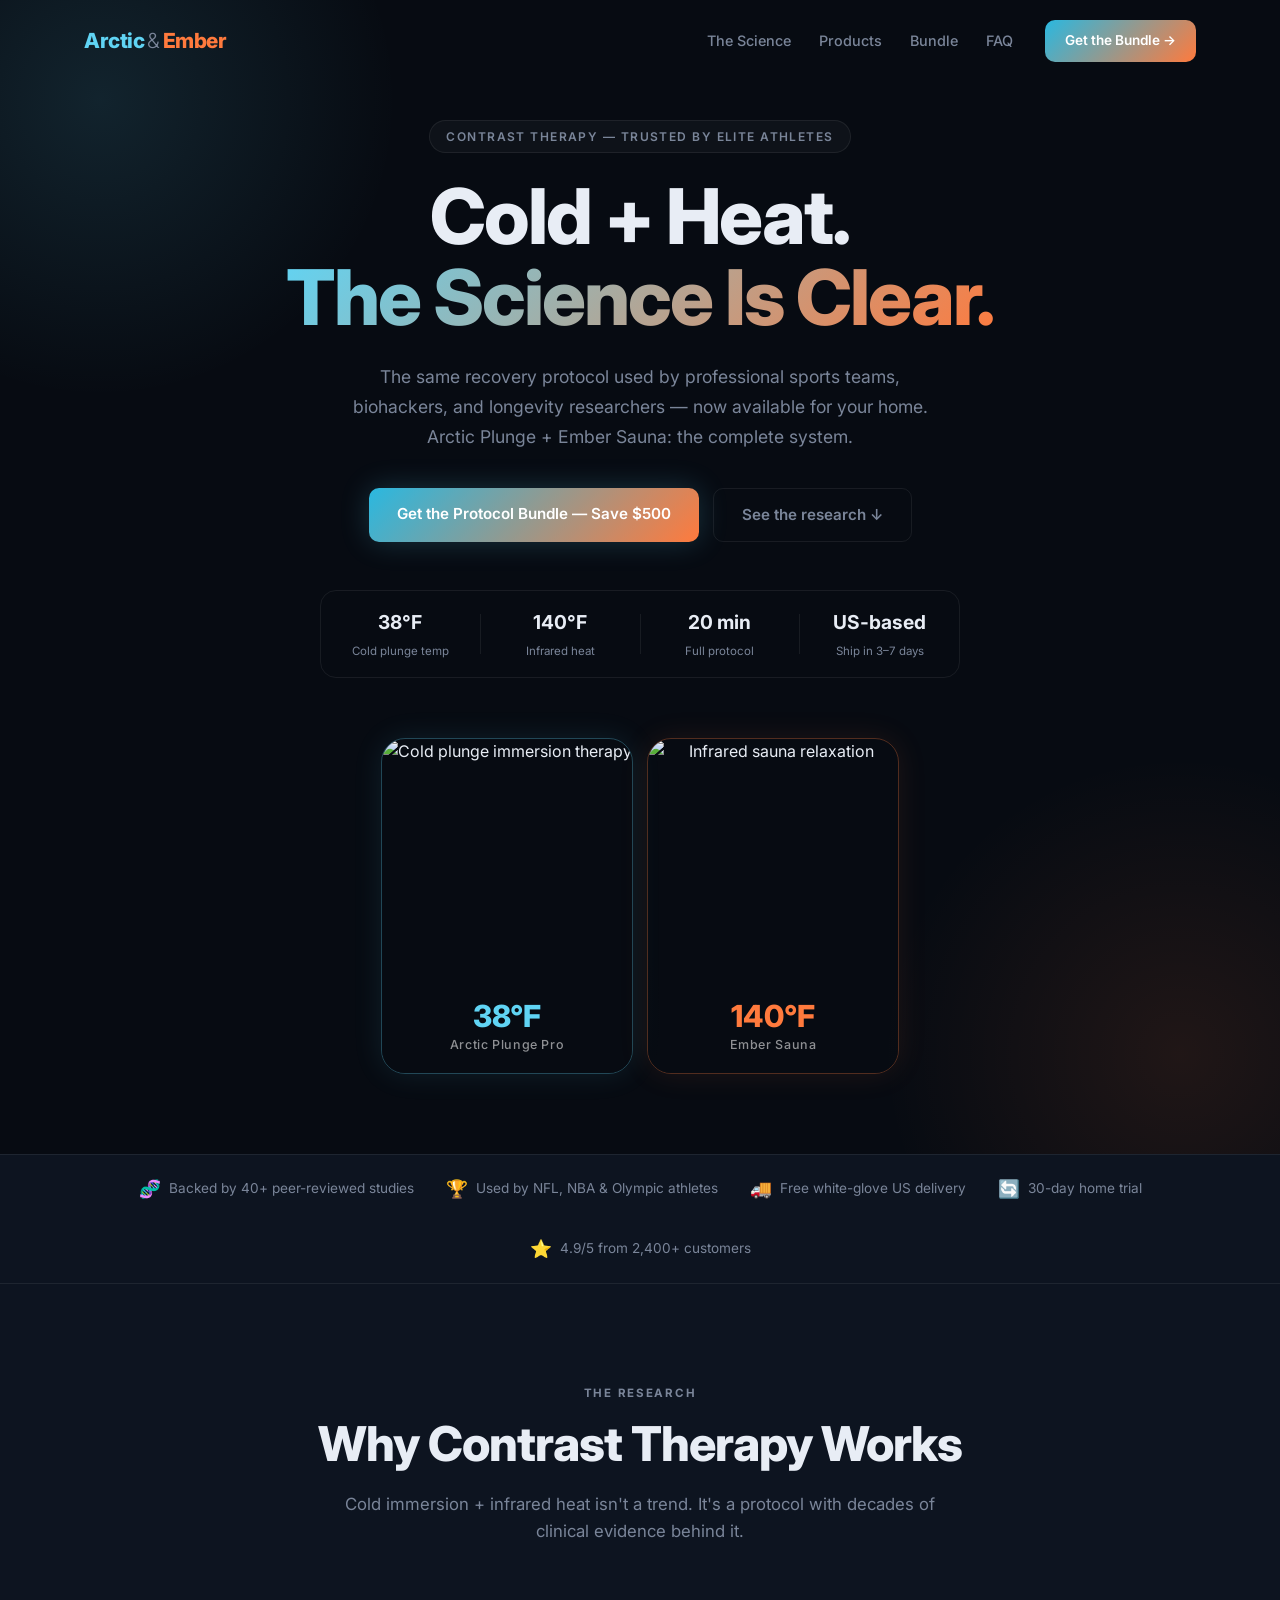
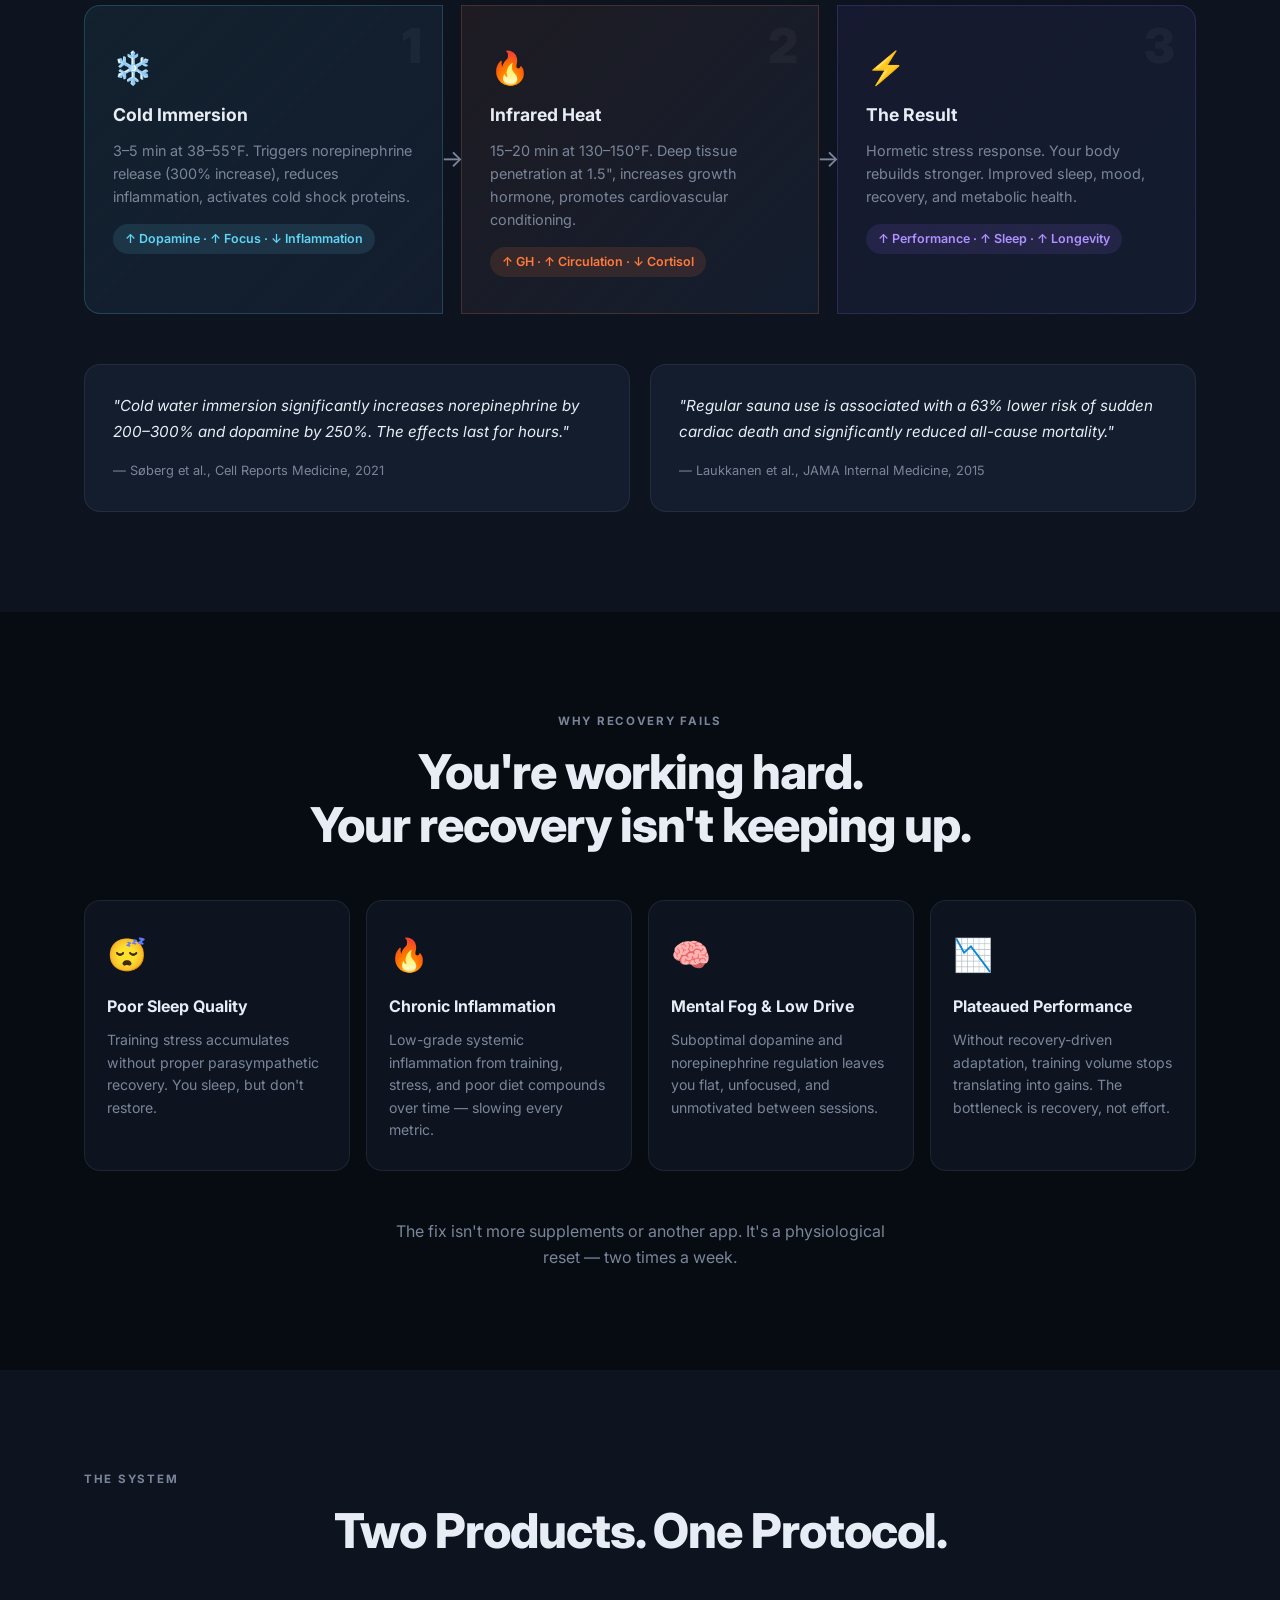
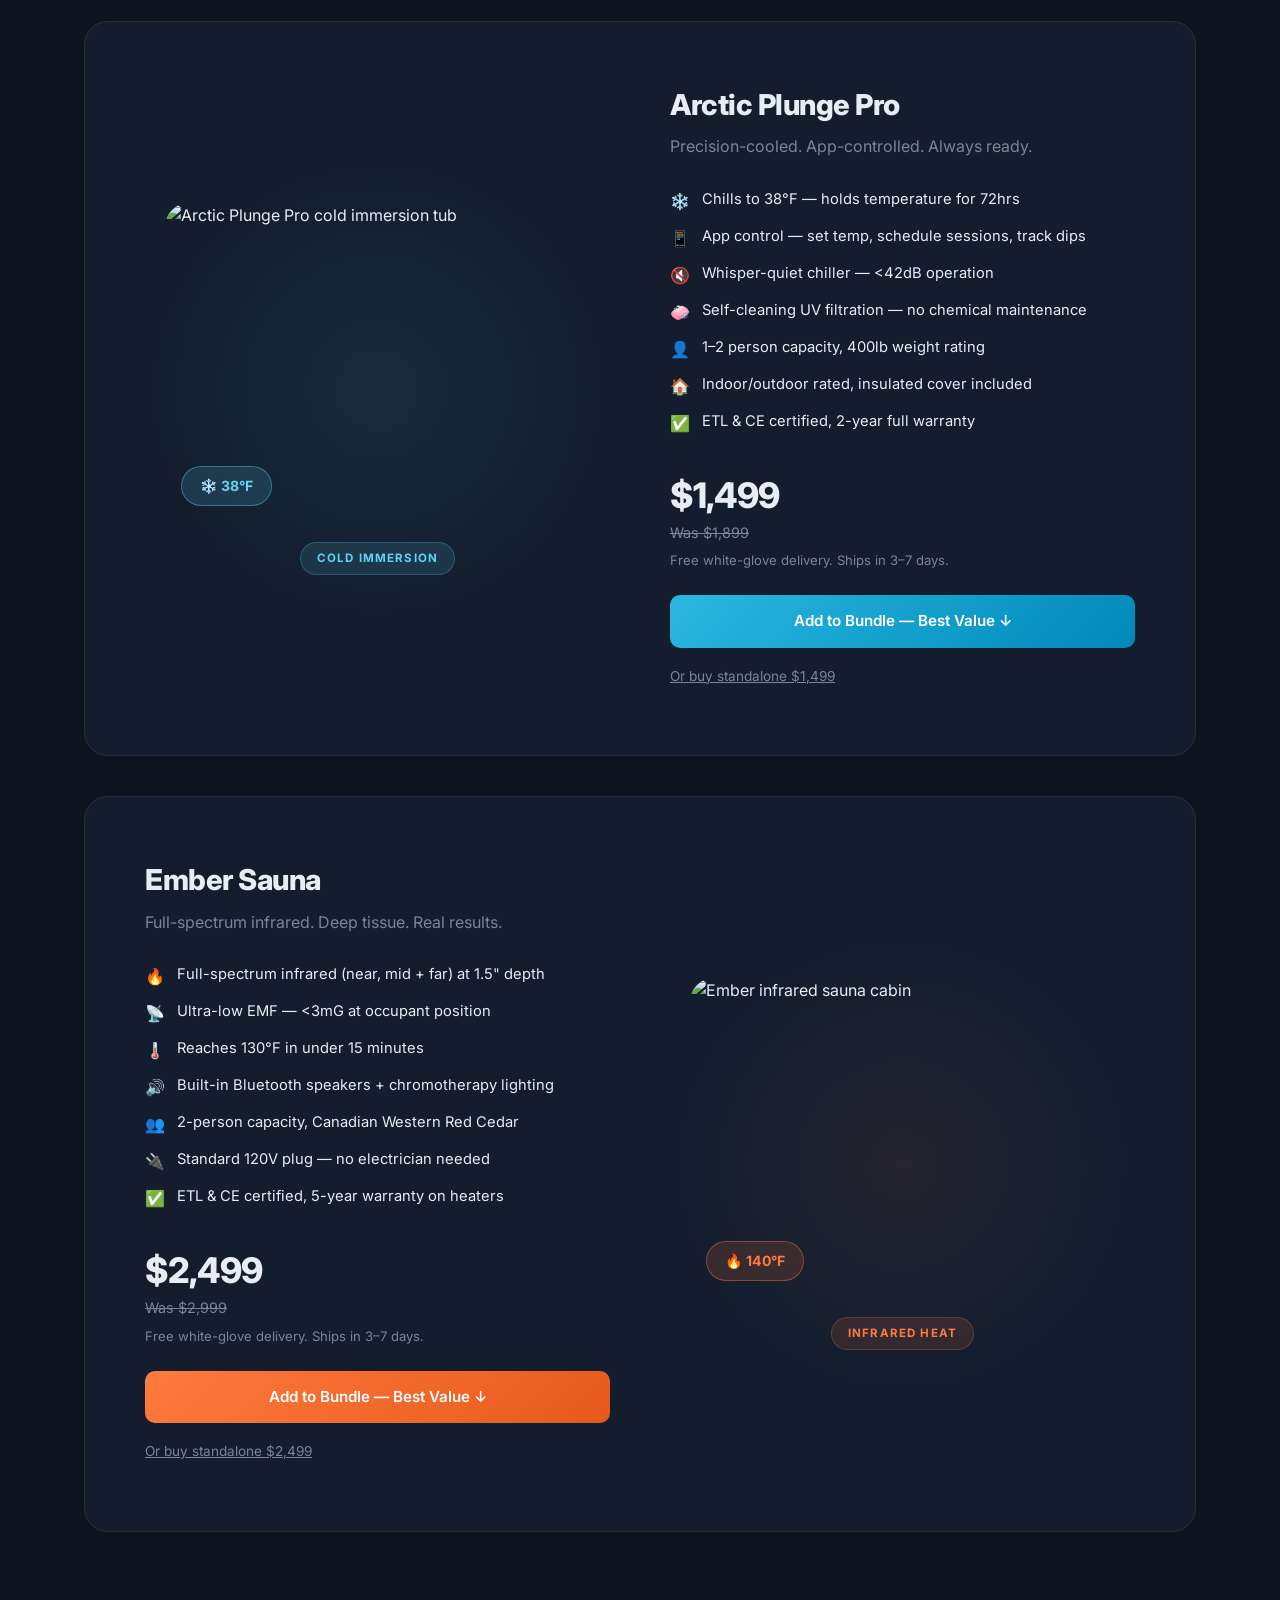
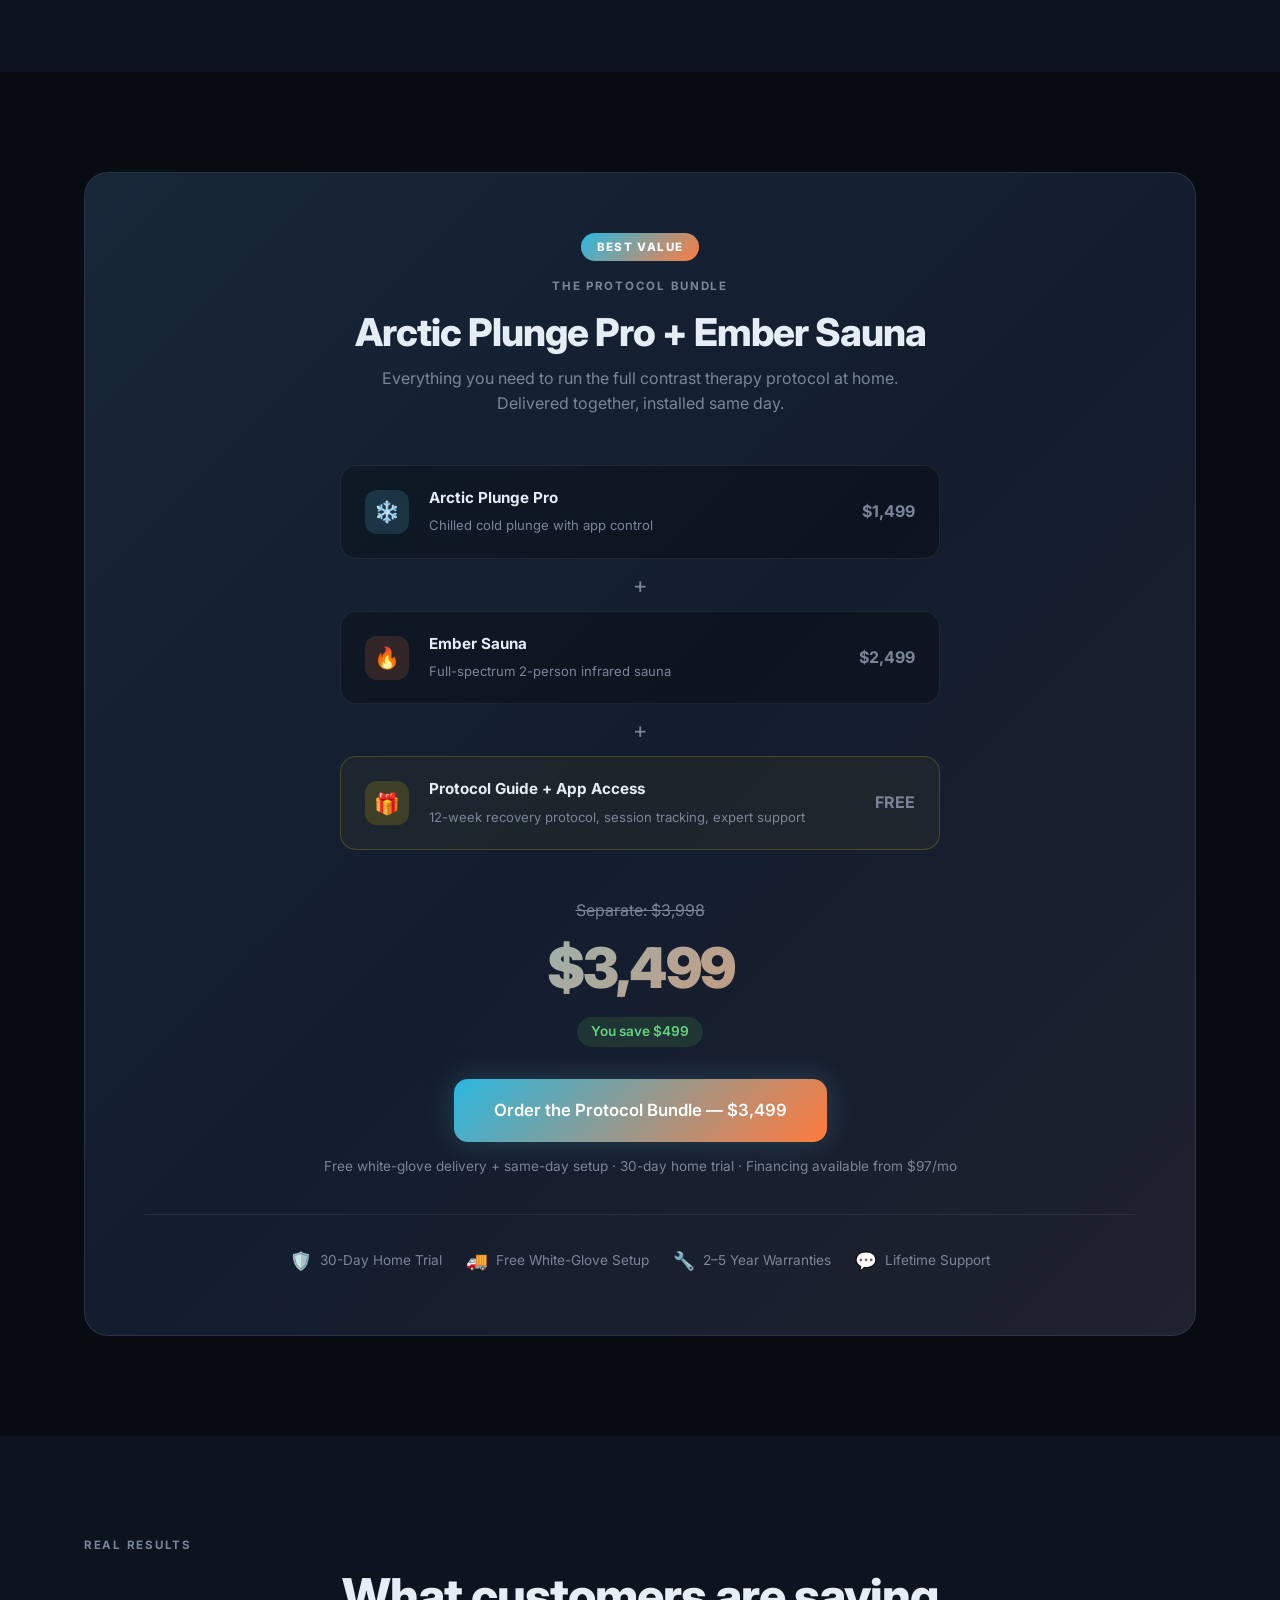
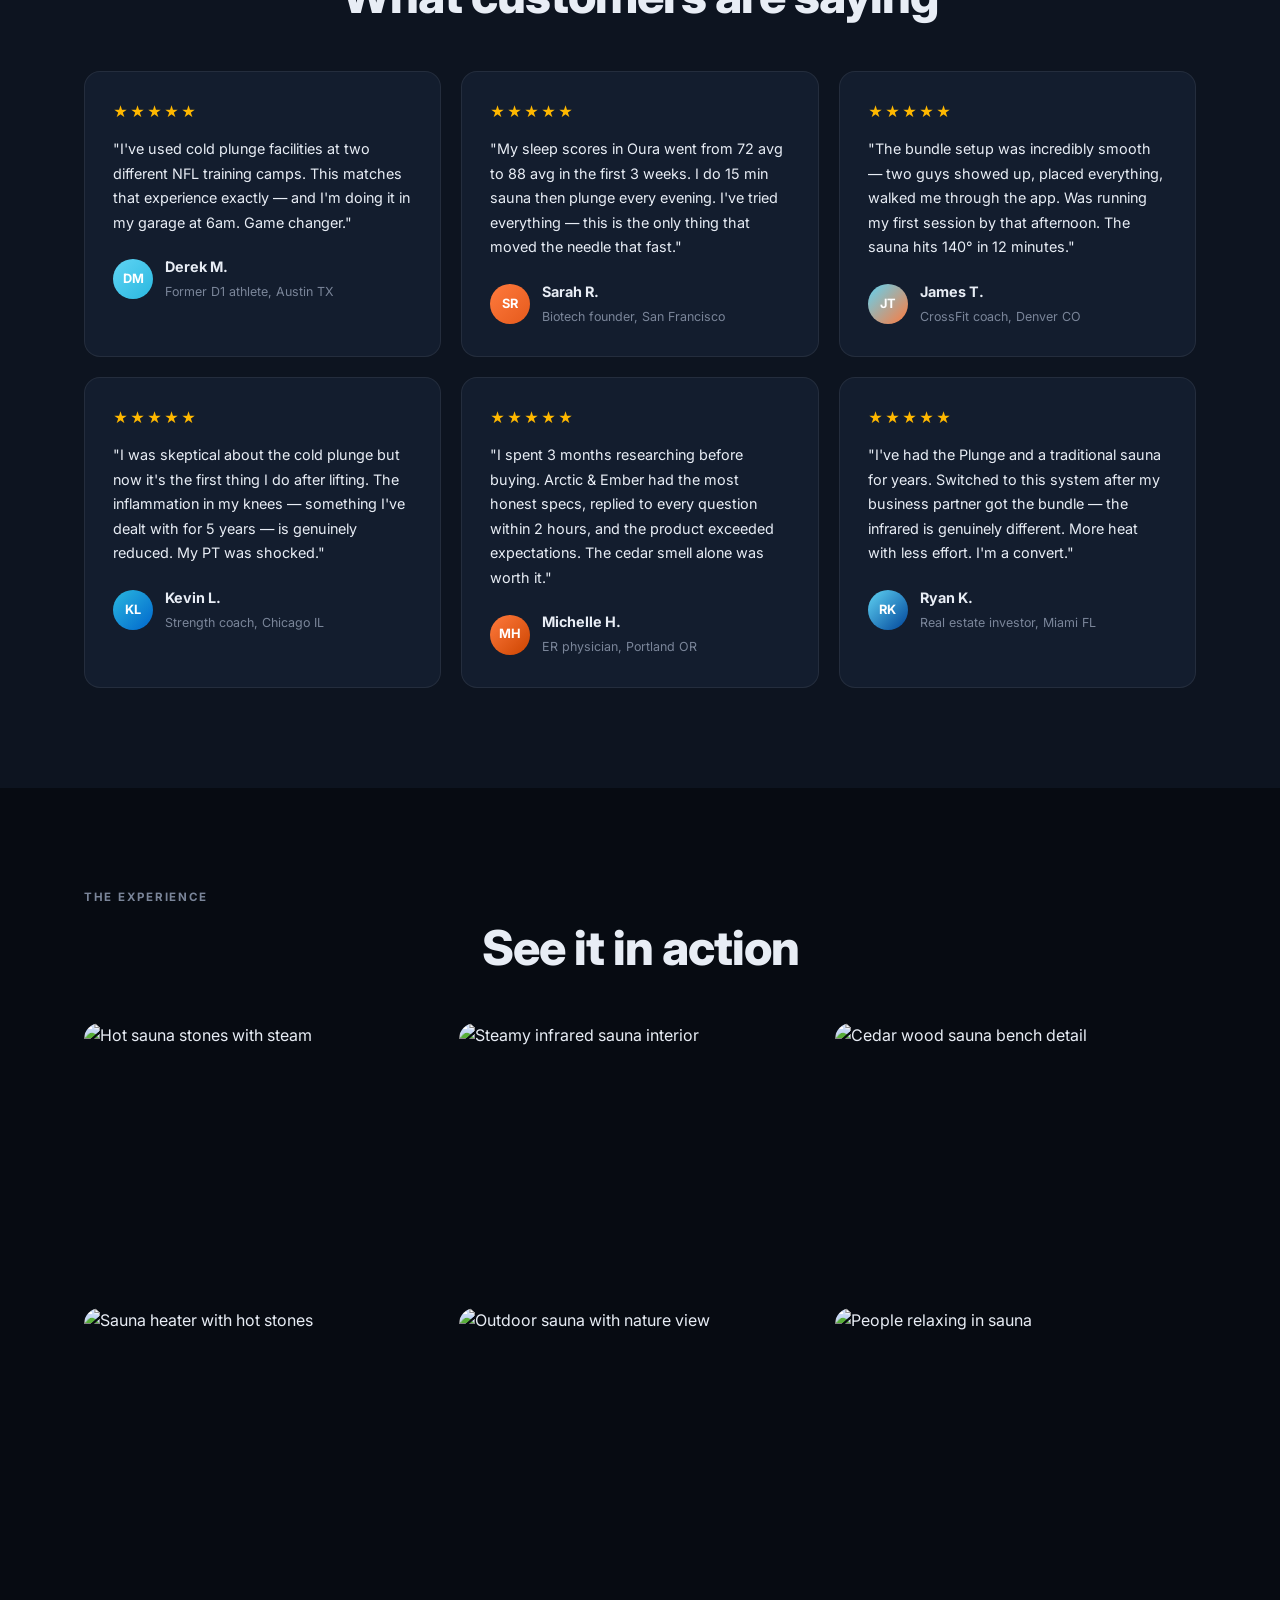
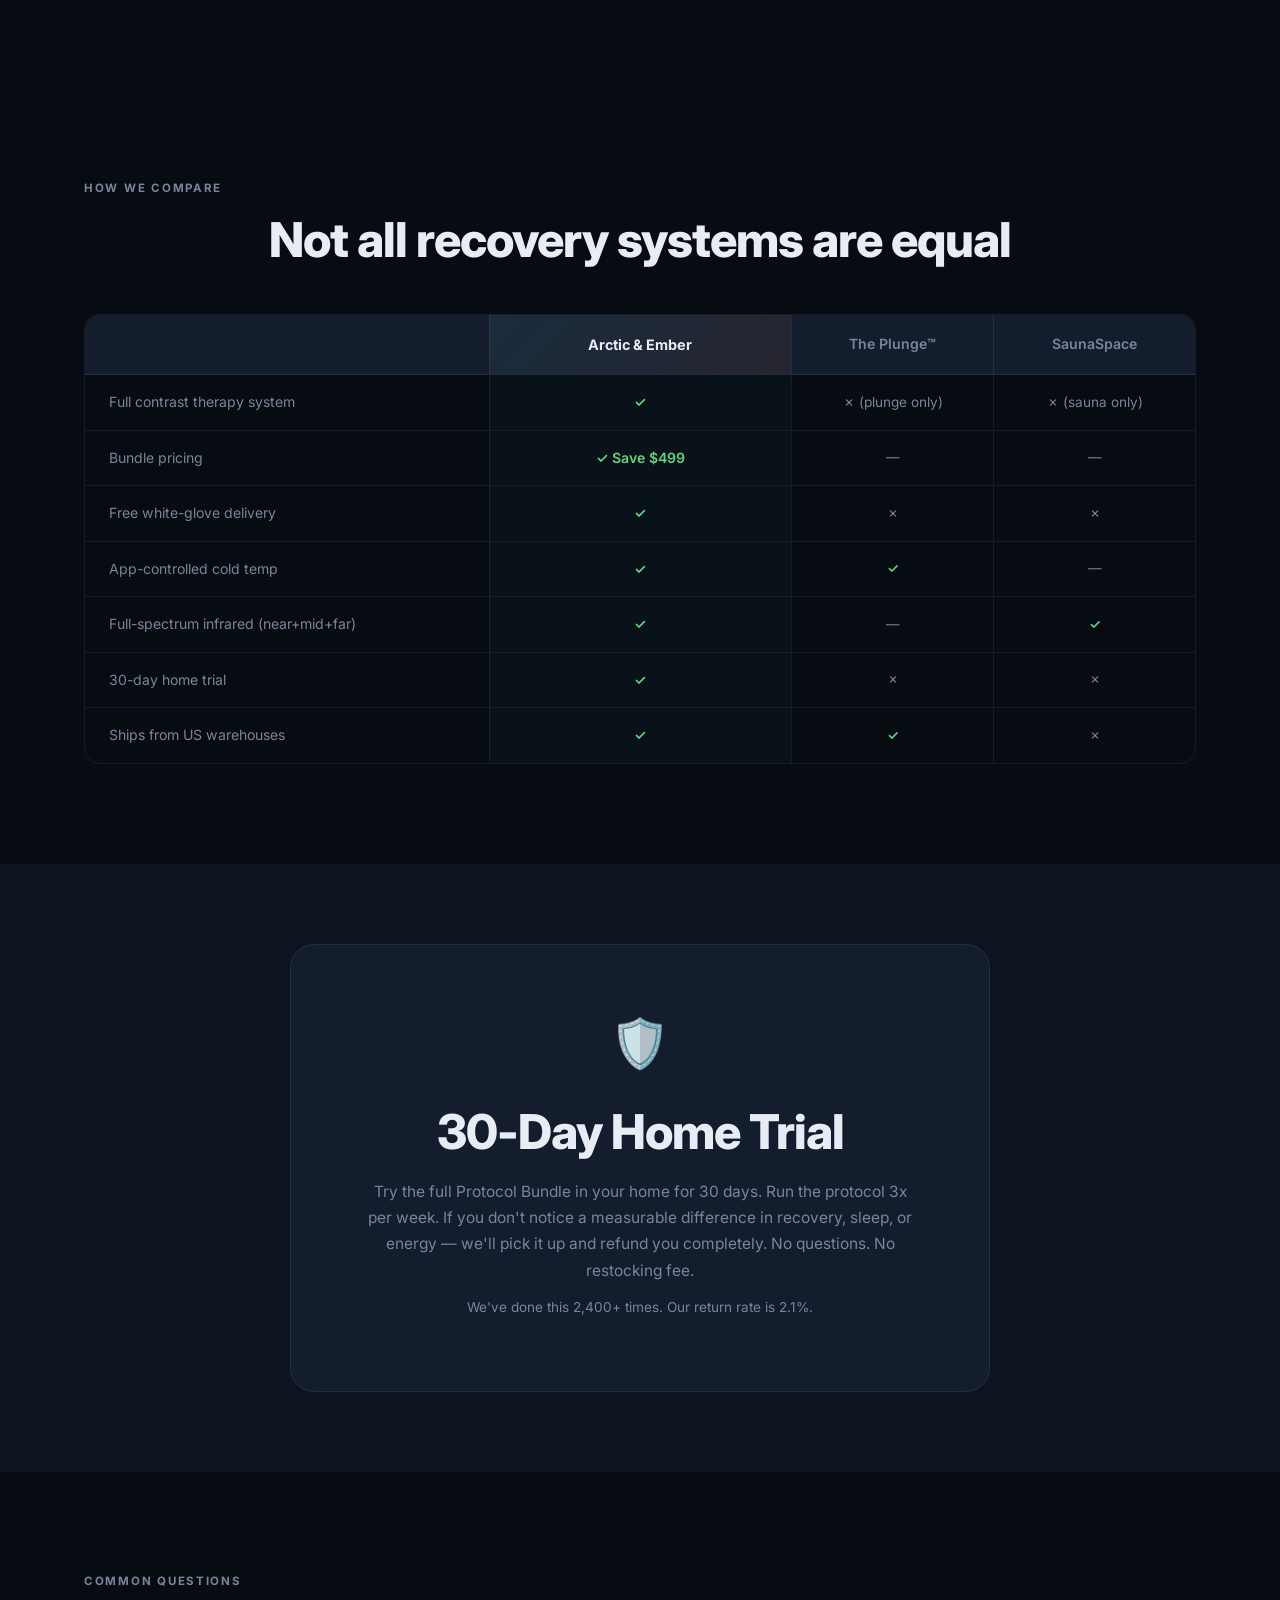
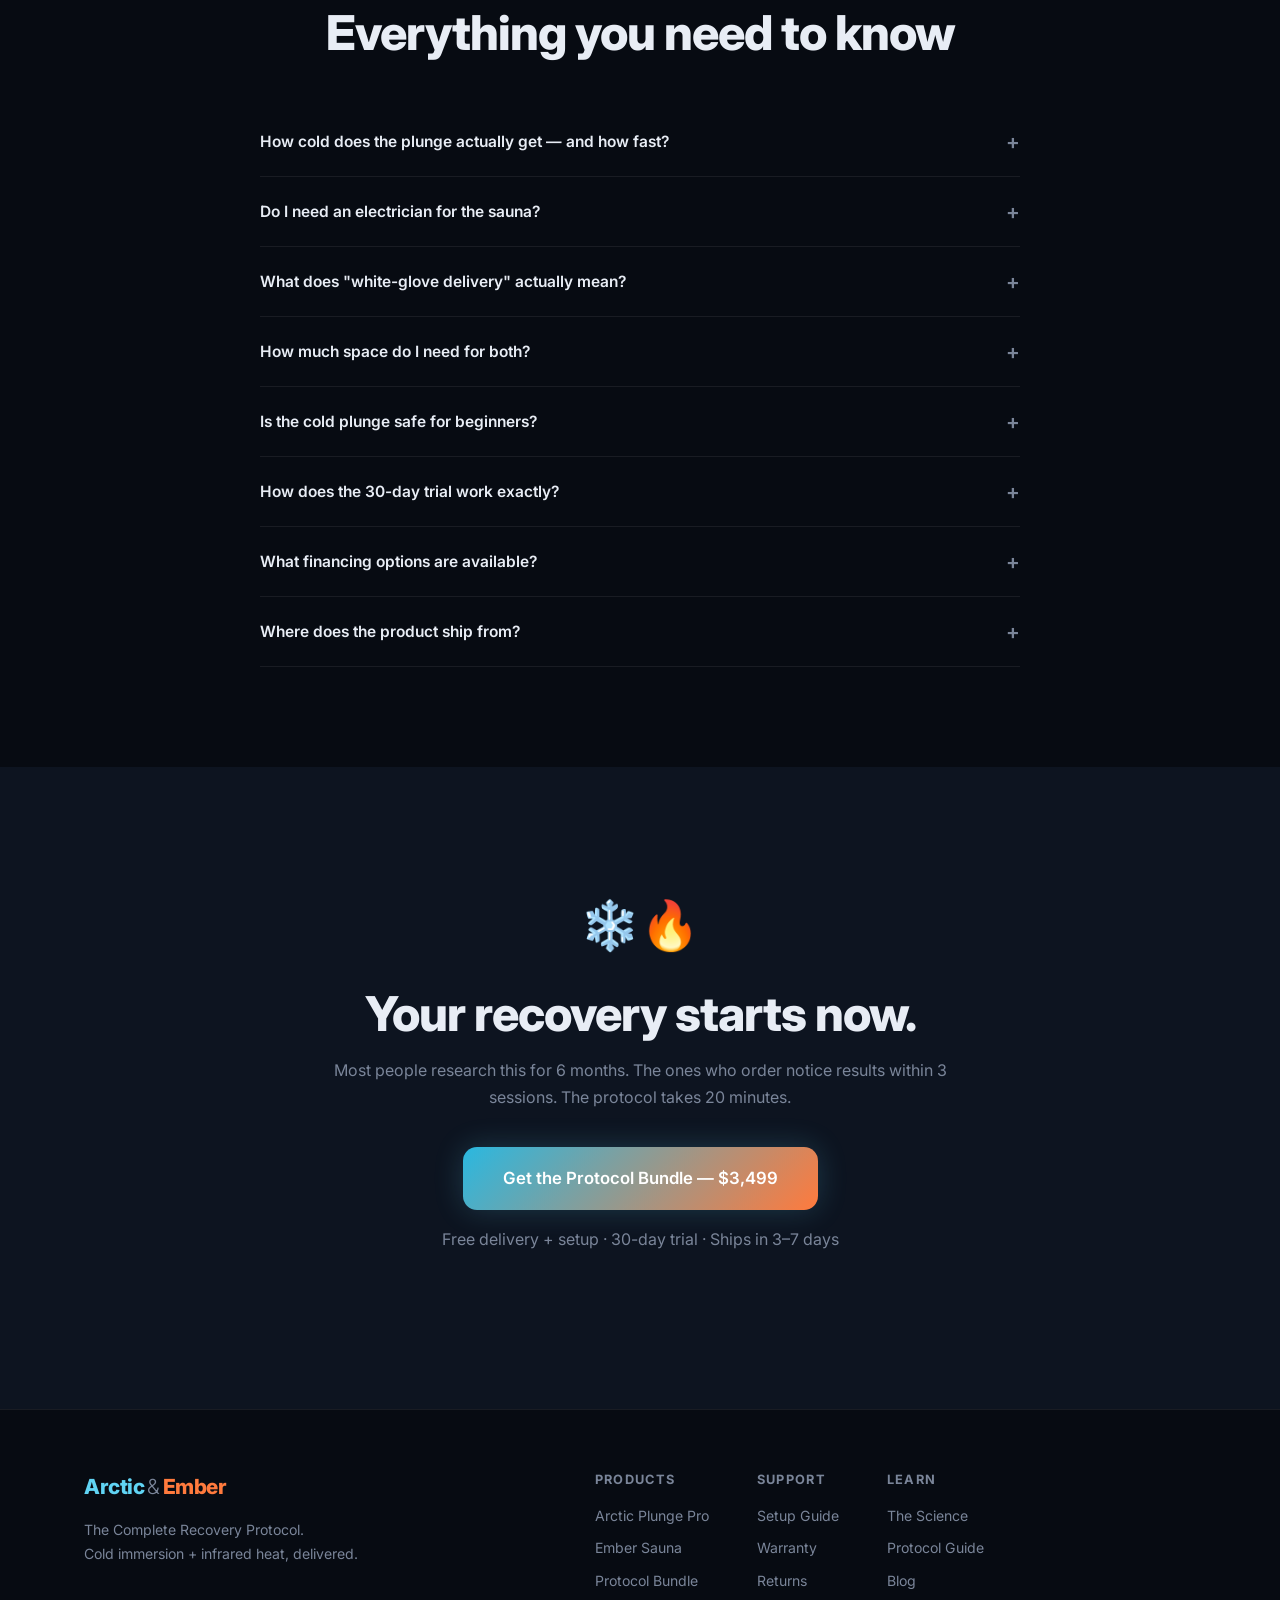
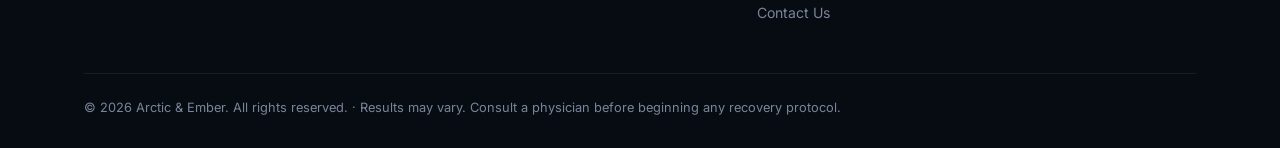
==== commit fff13db3: "feat(arctic-ember): replace CSS mockups with real Unsplash photos, add lifestyle gallery - Hero: dua" ====
--- a/arctic-ember/index.html
+++ b/arctic-ember/index.html
@@ -15,7 +15,7 @@
 <nav id="navbar">
   <div class="nav-inner">
     <div class="nav-logo">
-      <span class="logo-ice">Arctic</span><span class="logo-amp">&amp;</span><span class="logo-ember">Ember</span>
+      <span class="logo-ice">Arctic</span><span class="logo-amp">&</span><span class="logo-ember">Ember</span>
     </div>
     <div class="nav-links">
       <a href="#science">The Science</a>
@@ -59,30 +59,23 @@
       <div class="proof-item"><span class="proof-num">US-based</span><span class="proof-label">Ship in 3–7 days</span></div>
     </div>
   </div>
+
+  <!-- Real product photos -->
   <div class="hero-visual reveal">
-    <div class="mockup-container">
-      <div class="mockup-plunge">
-        <div class="plunge-body">
-          <div class="plunge-water">
-            <div class="plunge-ripple"></div>
-            <div class="plunge-ripple r2"></div>
-          </div>
-          <div class="plunge-temp">38°F</div>
-        </div>
-        <div class="mockup-label ice-label">Arctic Plunge Pro</div>
-      </div>
-      <div class="mockup-plus">+</div>
-      <div class="mockup-sauna">
-        <div class="sauna-body">
-          <div class="sauna-glow"></div>
-          <div class="sauna-panels">
-            <div class="sauna-panel"></div>
-            <div class="sauna-panel"></div>
-            <div class="sauna-panel"></div>
-          </div>
-          <div class="sauna-temp">140°F</div>
-        </div>
-        <div class="mockup-label ember-label">Ember Sauna</div>
+    <div class="hero-photo-grid">
+      <div class="hero-photo-card ice-card">
+        <img src="https://source.unsplash.com/z0yKJXuKbSo/600x800" alt="Cold plunge immersion therapy" loading="lazy" />
+        <div class="photo-overlay">
+          <span class="photo-temp">38°F</span>
+          <span class="photo-label">Arctic Plunge Pro</span>
+        </div>
+      </div>
+      <div class="hero-photo-card ember-card">
+        <img src="https://source.unsplash.com/tFoltpVrIq4/600x800" alt="Infrared sauna relaxation" loading="lazy" />
+        <div class="photo-overlay">
+          <span class="photo-temp">140°F</span>
+          <span class="photo-label">Ember Sauna</span>
+        </div>
       </div>
     </div>
   </div>
@@ -92,21 +85,37 @@
 <section class="trust-bar">
   <div class="container">
     <div class="trust-items">
-      <div class="trust-item"><span class="trust-icon">🧬</span><span>Backed by 40+ peer-reviewed studies</span></div>
-      <div class="trust-item"><span class="trust-icon">🏆</span><span>Used by NFL, NBA &amp; Olympic athletes</span></div>
-      <div class="trust-item"><span class="trust-icon">🚚</span><span>Free white-glove US delivery</span></div>
-      <div class="trust-item"><span class="trust-icon">🔄</span><span>30-day home trial</span></div>
-      <div class="trust-item"><span class="trust-icon">⭐</span><span>4.9/5 from 2,400+ customers</span></div>
-    </div>
-  </div>
-</section>
-
-<!-- SCIENCE -->
+      <div class="trust-item">
+        <span class="trust-icon">🧬</span>
+        <span>Backed by 40+ peer-reviewed studies</span>
+      </div>
+      <div class="trust-item">
+        <span class="trust-icon">🏆</span>
+        <span>Used by NFL, NBA &amp; Olympic athletes</span>
+      </div>
+      <div class="trust-item">
+        <span class="trust-icon">🚚</span>
+        <span>Free white-glove US delivery</span>
+      </div>
+      <div class="trust-item">
+        <span class="trust-icon">🔄</span>
+        <span>30-day home trial</span>
+      </div>
+      <div class="trust-item">
+        <span class="trust-icon">⭐</span>
+        <span>4.9/5 from 2,400+ customers</span>
+      </div>
+    </div>
+  </div>
+</section>
+
+<!-- SCIENCE SECTION -->
 <section id="science" class="science-section">
   <div class="container">
     <div class="section-label reveal">THE RESEARCH</div>
     <h2 class="reveal">Why Contrast Therapy Works</h2>
     <p class="section-sub reveal">Cold immersion + infrared heat isn't a trend. It's a protocol with decades of clinical evidence behind it.</p>
+
     <div class="protocol-flow reveal">
       <div class="protocol-step ice-step">
         <div class="step-icon">❄️</div>
@@ -132,6 +141,7 @@
         <div class="step-benefit result-benefit">↑ Performance · ↑ Sleep · ↑ Longevity</div>
       </div>
     </div>
+
     <div class="research-quotes reveal">
       <div class="research-quote">
         <p>"Cold water immersion significantly increases norepinephrine by 200–300% and dopamine by 250%. The effects last for hours."</p>
@@ -145,18 +155,36 @@
   </div>
 </section>
 
-<!-- PROBLEMS -->
+<!-- PROBLEM SECTION -->
 <section class="problem-section">
   <div class="container">
     <div class="section-label reveal">WHY RECOVERY FAILS</div>
     <h2 class="reveal">You're working hard.<br />Your recovery isn't keeping up.</h2>
     <div class="problems-grid reveal">
-      <div class="problem-card"><div class="problem-icon">😴</div><h4>Poor Sleep Quality</h4><p>Training stress accumulates without proper parasympathetic recovery. You sleep, but don't restore.</p></div>
-      <div class="problem-card"><div class="problem-icon">🔥</div><h4>Chronic Inflammation</h4><p>Low-grade systemic inflammation from training, stress, and poor diet compounds over time.</p></div>
-      <div class="problem-card"><div class="problem-icon">🧠</div><h4>Mental Fog &amp; Low Drive</h4><p>Suboptimal dopamine and norepinephrine regulation leaves you flat, unfocused, and unmotivated.</p></div>
-      <div class="problem-card"><div class="problem-icon">📉</div><h4>Plateaued Performance</h4><p>Without recovery-driven adaptation, training volume stops translating into gains.</p></div>
-    </div>
-    <div class="problem-cta reveal"><p>The fix isn't more supplements or another app. It's a physiological reset — two times a week.</p></div>
+      <div class="problem-card">
+        <div class="problem-icon">😴</div>
+        <h4>Poor Sleep Quality</h4>
+        <p>Training stress accumulates without proper parasympathetic recovery. You sleep, but don't restore.</p>
+      </div>
+      <div class="problem-card">
+        <div class="problem-icon">🔥</div>
+        <h4>Chronic Inflammation</h4>
+        <p>Low-grade systemic inflammation from training, stress, and poor diet compounds over time — slowing every metric.</p>
+      </div>
+      <div class="problem-card">
+        <div class="problem-icon">🧠</div>
+        <h4>Mental Fog &amp; Low Drive</h4>
+        <p>Suboptimal dopamine and norepinephrine regulation leaves you flat, unfocused, and unmotivated between sessions.</p>
+      </div>
+      <div class="problem-card">
+        <div class="problem-icon">📉</div>
+        <h4>Plateaued Performance</h4>
+        <p>Without recovery-driven adaptation, training volume stops translating into gains. The bottleneck is recovery, not effort.</p>
+      </div>
+    </div>
+    <div class="problem-cta reveal">
+      <p>The fix isn't more supplements or another app. It's a physiological reset — two times a week.</p>
+    </div>
   </div>
 </section>
 
@@ -165,11 +193,13 @@
   <div class="container">
     <div class="section-label reveal">THE SYSTEM</div>
     <h2 class="reveal">Two Products. One Protocol.</h2>
+
+    <!-- Arctic Plunge Pro -->
     <div class="product-card reveal" id="plunge">
       <div class="product-visual plunge-visual">
-        <div class="product-mock-plunge">
-          <div class="pm-outer"><div class="pm-inner"><div class="pm-water"><div class="pm-temp-badge">38°F</div></div></div></div>
-          <div class="pm-chiller"><div class="pm-chiller-vent"></div><div class="pm-chiller-vent"></div><div class="pm-chiller-vent"></div><span>Chiller Unit</span></div>
+        <div class="product-photo-wrap">
+          <img src="https://source.unsplash.com/6tHrEipuBOQ/800x640" alt="Arctic Plunge Pro cold immersion tub" loading="lazy" class="product-photo" />
+          <div class="product-photo-badge ice-photo-badge">❄️ 38°F</div>
         </div>
         <div class="product-badge ice-badge">COLD IMMERSION</div>
       </div>
@@ -194,15 +224,13 @@
         <a href="#bundle" class="btn btn-ghost-small">Or buy standalone $1,499</a>
       </div>
     </div>
+
+    <!-- Ember Sauna -->
     <div class="product-card product-card-reverse reveal" id="sauna">
       <div class="product-visual sauna-visual">
-        <div class="product-mock-sauna">
-          <div class="ps-cabin">
-            <div class="ps-door"><div class="ps-window"></div></div>
-            <div class="ps-panels-side"><div class="ps-panel"></div><div class="ps-panel"></div></div>
-            <div class="ps-glow-inner"></div>
-            <div class="ps-temp-badge">140°F</div>
-          </div>
+        <div class="product-photo-wrap">
+          <img src="https://source.unsplash.com/Q53NnXlCTsY/800x640" alt="Ember infrared sauna cabin" loading="lazy" class="product-photo" />
+          <div class="product-photo-badge ember-photo-badge">🔥 140°F</div>
         </div>
         <div class="product-badge ember-badge">INFRARED HEAT</div>
       </div>
@@ -238,25 +266,62 @@
       <div class="section-label">THE PROTOCOL BUNDLE</div>
       <h2>Arctic Plunge Pro + Ember Sauna</h2>
       <p class="bundle-sub">Everything you need to run the full contrast therapy protocol at home. Delivered together, installed same day.</p>
+
       <div class="bundle-includes">
-        <div class="bundle-item"><div class="bi-icon ice-bg">❄️</div><div class="bi-info"><strong>Arctic Plunge Pro</strong><span>Chilled cold plunge with app control</span></div><div class="bi-price">$1,499</div></div>
+        <div class="bundle-item">
+          <div class="bi-icon ice-bg">❄️</div>
+          <div class="bi-info">
+            <strong>Arctic Plunge Pro</strong>
+            <span>Chilled cold plunge with app control</span>
+          </div>
+          <div class="bi-price">$1,499</div>
+        </div>
         <div class="bundle-plus">+</div>
-        <div class="bundle-item"><div class="bi-icon ember-bg">🔥</div><div class="bi-info"><strong>Ember Sauna</strong><span>Full-spectrum 2-person infrared sauna</span></div><div class="bi-price">$2,499</div></div>
+        <div class="bundle-item">
+          <div class="bi-icon ember-bg">🔥</div>
+          <div class="bi-info">
+            <strong>Ember Sauna</strong>
+            <span>Full-spectrum 2-person infrared sauna</span>
+          </div>
+          <div class="bi-price">$2,499</div>
+        </div>
         <div class="bundle-plus">+</div>
-        <div class="bundle-item bonus-item"><div class="bi-icon bonus-bg">🎁</div><div class="bi-info"><strong>Protocol Guide + App Access</strong><span>12-week recovery protocol, session tracking, expert support</span></div><div class="bi-price">FREE</div></div>
-      </div>
+        <div class="bundle-item bonus-item">
+          <div class="bi-icon bonus-bg">🎁</div>
+          <div class="bi-info">
+            <strong>Protocol Guide + App Access</strong>
+            <span>12-week recovery protocol, session tracking, expert support</span>
+          </div>
+          <div class="bi-price">FREE</div>
+        </div>
+      </div>
+
       <div class="bundle-pricing">
         <div class="bundle-total-was">Separate: $3,998</div>
         <div class="bundle-total">$3,499</div>
         <div class="bundle-save">You save $499</div>
       </div>
+
       <a href="#" class="btn btn-primary btn-large pulse-btn">Order the Protocol Bundle — $3,499</a>
-      <p class="bundle-note">Free white-glove delivery + same-day setup · 30-day home trial · Financing from $97/mo</p>
+      <p class="bundle-note">Free white-glove delivery + same-day setup · 30-day home trial · Financing available from $97/mo</p>
+
       <div class="bundle-guarantees">
-        <div class="guarantee-item"><span class="g-icon">🛡️</span><span>30-Day Home Trial</span></div>
-        <div class="guarantee-item"><span class="g-icon">🚚</span><span>Free White-Glove Setup</span></div>
-        <div class="guarantee-item"><span class="g-icon">🔧</span><span>2–5 Year Warranties</span></div>
-        <div class="guarantee-item"><span class="g-icon">💬</span><span>Lifetime Support</span></div>
+        <div class="guarantee-item">
+          <span class="g-icon">🛡️</span>
+          <span>30-Day Home Trial</span>
+        </div>
+        <div class="guarantee-item">
+          <span class="g-icon">🚚</span>
+          <span>Free White-Glove Setup</span>
+        </div>
+        <div class="guarantee-item">
+          <span class="g-icon">🔧</span>
+          <span>2–5 Year Warranties</span>
+        </div>
+        <div class="guarantee-item">
+          <span class="g-icon">💬</span>
+          <span>Lifetime Support</span>
+        </div>
       </div>
     </div>
   </div>
@@ -268,12 +333,158 @@
     <div class="section-label reveal">REAL RESULTS</div>
     <h2 class="reveal">What customers are saying</h2>
     <div class="testimonials-grid reveal">
-      <div class="testimonial-card"><div class="stars">★★★★★</div><p>"I've used cold plunge facilities at two different NFL training camps. This matches that experience exactly — and I'm doing it in my garage at 6am. Game changer."</p><div class="testimonial-author"><div class="author-avatar" style="background: linear-gradient(135deg, #60D4F4, #2AB8E0);">DM</div><div><strong>Derek M.</strong><span>Former D1 athlete, Austin TX</span></div></div></div>
-      <div class="testimonial-card"><div class="stars">★★★★★</div><p>"My sleep scores in Oura went from 72 avg to 88 avg in the first 3 weeks. I do 15 min sauna then plunge every evening. I've tried everything — this is the only thing that moved the needle."</p><div class="testimonial-author"><div class="author-avatar" style="background: linear-gradient(135deg, #FF7A3D, #E55A1C);">SR</div><div><strong>Sarah R.</strong><span>Biotech founder, San Francisco</span></div></div></div>
-      <div class="testimonial-card"><div class="stars">★★★★★</div><p>"The bundle setup was incredibly smooth. Was running my first session by that afternoon. The sauna hits 140° in 12 minutes."</p><div class="testimonial-author"><div class="author-avatar" style="background: linear-gradient(135deg, #60D4F4, #FF7A3D);">JT</div><div><strong>James T.</strong><span>CrossFit coach, Denver CO</span></div></div></div>
-      <div class="testimonial-card"><div class="stars">★★★★★</div><p>"The inflammation in my knees — something I've dealt with for 5 years — is genuinely reduced. My PT was shocked."</p><div class="testimonial-author"><div class="author-avatar" style="background: linear-gradient(135deg, #2AB8E0, #0066CC);">KL</div><div><strong>Kevin L.</strong><span>Strength coach, Chicago IL</span></div></div></div>
-      <div class="testimonial-card"><div class="stars">★★★★★</div><p>"Arctic &amp; Ember had the most honest specs, replied to every question within 2 hours, and the product exceeded expectations."</p><div class="testimonial-author"><div class="author-avatar" style="background: linear-gradient(135deg, #FF7A3D, #CC4400);">MH</div><div><strong>Michelle H.</strong><span>ER physician, Portland OR</span></div></div></div>
-      <div class="testimonial-card"><div class="stars">★★★★★</div><p>"The infrared is genuinely different. More heat with less effort. I'm a convert."</p><div class="testimonial-author"><div class="author-avatar" style="background: linear-gradient(135deg, #60D4F4, #004499);">RK</div><div><strong>Ryan K.</strong><span>Real estate investor, Miami FL</span></div></div></div>
+      <div class="testimonial-card">
+        <div class="stars">★★★★★</div>
+        <p>"I've used cold plunge facilities at two different NFL training camps. This matches that experience exactly — and I'm doing it in my garage at 6am. Game changer."</p>
+        <div class="testimonial-author">
+          <div class="author-avatar" style="background: linear-gradient(135deg, #60D4F4, #2AB8E0);">DM</div>
+          <div>
+            <strong>Derek M.</strong>
+            <span>Former D1 athlete, Austin TX</span>
+          </div>
+        </div>
+      </div>
+      <div class="testimonial-card">
+        <div class="stars">★★★★★</div>
+        <p>"My sleep scores in Oura went from 72 avg to 88 avg in the first 3 weeks. I do 15 min sauna then plunge every evening. I've tried everything — this is the only thing that moved the needle that fast."</p>
+        <div class="testimonial-author">
+          <div class="author-avatar" style="background: linear-gradient(135deg, #FF7A3D, #E55A1C);">SR</div>
+          <div>
+            <strong>Sarah R.</strong>
+            <span>Biotech founder, San Francisco</span>
+          </div>
+        </div>
+      </div>
+      <div class="testimonial-card">
+        <div class="stars">★★★★★</div>
+        <p>"The bundle setup was incredibly smooth — two guys showed up, placed everything, walked me through the app. Was running my first session by that afternoon. The sauna hits 140° in 12 minutes."</p>
+        <div class="testimonial-author">
+          <div class="author-avatar" style="background: linear-gradient(135deg, #60D4F4, #FF7A3D);">JT</div>
+          <div>
+            <strong>James T.</strong>
+            <span>CrossFit coach, Denver CO</span>
+          </div>
+        </div>
+      </div>
+      <div class="testimonial-card">
+        <div class="stars">★★★★★</div>
+        <p>"I was skeptical about the cold plunge but now it's the first thing I do after lifting. The inflammation in my knees — something I've dealt with for 5 years — is genuinely reduced. My PT was shocked."</p>
+        <div class="testimonial-author">
+          <div class="author-avatar" style="background: linear-gradient(135deg, #2AB8E0, #0066CC);">KL</div>
+          <div>
+            <strong>Kevin L.</strong>
+            <span>Strength coach, Chicago IL</span>
+          </div>
+        </div>
+      </div>
+      <div class="testimonial-card">
+        <div class="stars">★★★★★</div>
+        <p>"I spent 3 months researching before buying. Arctic &amp; Ember had the most honest specs, replied to every question within 2 hours, and the product exceeded expectations. The cedar smell alone was worth it."</p>
+        <div class="testimonial-author">
+          <div class="author-avatar" style="background: linear-gradient(135deg, #FF7A3D, #CC4400);">MH</div>
+          <div>
+            <strong>Michelle H.</strong>
+            <span>ER physician, Portland OR</span>
+          </div>
+        </div>
+      </div>
+      <div class="testimonial-card">
+        <div class="stars">★★★★★</div>
+        <p>"I've had the Plunge and a traditional sauna for years. Switched to this system after my business partner got the bundle — the infrared is genuinely different. More heat with less effort. I'm a convert."</p>
+        <div class="testimonial-author">
+          <div class="author-avatar" style="background: linear-gradient(135deg, #60D4F4, #004499);">RK</div>
+          <div>
+            <strong>Ryan K.</strong>
+            <span>Real estate investor, Miami FL</span>
+          </div>
+        </div>
+      </div>
+    </div>
+  </div>
+</section>
+
+<!-- LIFESTYLE GALLERY -->
+<section class="gallery-section">
+  <div class="container">
+    <div class="section-label reveal">THE EXPERIENCE</div>
+    <h2 class="reveal">See it in action</h2>
+    <div class="gallery-grid reveal">
+      <div class="gallery-item">
+        <img src="https://source.unsplash.com/r40lp9uoGnA/600x450" alt="Hot sauna stones with steam" loading="lazy" />
+      </div>
+      <div class="gallery-item">
+        <img src="https://source.unsplash.com/0c2rYMKE7ow/600x450" alt="Steamy infrared sauna interior" loading="lazy" />
+      </div>
+      <div class="gallery-item">
+        <img src="https://source.unsplash.com/FXxIILK7QnI/600x450" alt="Cedar wood sauna bench detail" loading="lazy" />
+      </div>
+      <div class="gallery-item">
+        <img src="https://source.unsplash.com/IsA_Ihx0sYo/600x450" alt="Sauna heater with hot stones" loading="lazy" />
+      </div>
+      <div class="gallery-item">
+        <img src="https://source.unsplash.com/xY6H6qv6HmI/600x450" alt="Outdoor sauna with nature view" loading="lazy" />
+      </div>
+      <div class="gallery-item">
+        <img src="https://source.unsplash.com/0bnvC-WjA-A/600x450" alt="People relaxing in sauna" loading="lazy" />
+      </div>
+    </div>
+  </div>
+</section>
+
+<!-- COMPARISON -->
+<section class="compare-section">
+  <div class="container">
+    <div class="section-label reveal">HOW WE COMPARE</div>
+    <h2 class="reveal">Not all recovery systems are equal</h2>
+    <div class="compare-table reveal">
+      <div class="compare-header">
+        <div class="ch-empty"></div>
+        <div class="ch-us">Arctic &amp; Ember</div>
+        <div class="ch-comp">The Plunge™</div>
+        <div class="ch-comp">SaunaSpace</div>
+      </div>
+      <div class="compare-row">
+        <div class="cr-feature">Full contrast therapy system</div>
+        <div class="cr-us cr-yes">✓</div>
+        <div class="cr-comp cr-no">✗ (plunge only)</div>
+        <div class="cr-comp cr-no">✗ (sauna only)</div>
+      </div>
+      <div class="compare-row">
+        <div class="cr-feature">Bundle pricing</div>
+        <div class="cr-us cr-yes">✓ Save $499</div>
+        <div class="cr-comp cr-no">—</div>
+        <div class="cr-comp cr-no">—</div>
+      </div>
+      <div class="compare-row">
+        <div class="cr-feature">Free white-glove delivery</div>
+        <div class="cr-us cr-yes">✓</div>
+        <div class="cr-comp cr-no">✗</div>
+        <div class="cr-comp cr-no">✗</div>
+      </div>
+      <div class="compare-row">
+        <div class="cr-feature">App-controlled cold temp</div>
+        <div class="cr-us cr-yes">✓</div>
+        <div class="cr-comp cr-yes">✓</div>
+        <div class="cr-comp cr-no">—</div>
+      </div>
+      <div class="compare-row">
+        <div class="cr-feature">Full-spectrum infrared (near+mid+far)</div>
+        <div class="cr-us cr-yes">✓</div>
+        <div class="cr-comp cr-no">—</div>
+        <div class="cr-comp cr-yes">✓</div>
+      </div>
+      <div class="compare-row">
+        <div class="cr-feature">30-day home trial</div>
+        <div class="cr-us cr-yes">✓</div>
+        <div class="cr-comp cr-no">✗</div>
+        <div class="cr-comp cr-no">✗</div>
+      </div>
+      <div class="compare-row">
+        <div class="cr-feature">Ships from US warehouses</div>
+        <div class="cr-us cr-yes">✓</div>
+        <div class="cr-comp cr-yes">✓</div>
+        <div class="cr-comp cr-no">✗</div>
+      </div>
     </div>
   </div>
 </section>
@@ -284,7 +495,7 @@
     <div class="guarantee-card reveal">
       <div class="guarantee-icon pulse-glow">🛡️</div>
       <h2>30-Day Home Trial</h2>
-      <p>Try the full Protocol Bundle in your home for 30 days. If you don't notice a measurable difference in recovery, sleep, or energy — we'll pick it up and refund you completely. No questions. No restocking fee.</p>
+      <p>Try the full Protocol Bundle in your home for 30 days. Run the protocol 3x per week. If you don't notice a measurable difference in recovery, sleep, or energy — we'll pick it up and refund you completely. No questions. No restocking fee.</p>
       <p class="guarantee-fine">We've done this 2,400+ times. Our return rate is 2.1%.</p>
     </div>
   </div>
@@ -296,14 +507,38 @@
     <div class="section-label reveal">COMMON QUESTIONS</div>
     <h2 class="reveal">Everything you need to know</h2>
     <div class="faq-list reveal">
-      <div class="faq-item"><button class="faq-q">How cold does the plunge get — and how fast?<span class="faq-arrow">+</span></button><div class="faq-a">Chills to 38°F. From room temp, reaches 50°F in ~2 hours, 38°F in 4–5 hours. Holds temperature 72+ hours with the insulated cover.</div></div>
-      <div class="faq-item"><button class="faq-q">Do I need an electrician for the sauna?<span class="faq-arrow">+</span></button><div class="faq-a">No. Standard 120V outlet. No dedicated circuit, no contractor. Just a flat 5×4 foot surface.</div></div>
-      <div class="faq-item"><button class="faq-q">What does "white-glove delivery" actually mean?<span class="faq-arrow">+</span></button><div class="faq-a">A two-person team delivers, unpacks, assembles, fills the plunge, and walks you through first use. Takes ~90 minutes. Packaging removed. Included in bundle price.</div></div>
-      <div class="faq-item"><button class="faq-q">How much space do I need for both?<span class="faq-arrow">+</span></button><div class="faq-a">Plunge: 54"L × 32"W. Sauna: 47"W × 39"D × 75"H. Garage, basement, or covered patio work great.</div></div>
-      <div class="faq-item"><button class="faq-q">Is the cold plunge safe for beginners?<span class="faq-arrow">+</span></button><div class="faq-a">Yes. Start at 55–60°F for 1–2 min and progress down over 2–3 weeks. The app guides you. Consult your physician if you have cardiovascular conditions.</div></div>
-      <div class="faq-item"><button class="faq-q">How does the 30-day trial work?<span class="faq-arrow">+</span></button><div class="faq-a">30 days from delivery. Email us to return — we schedule pickup, cover the cost, and issue a full refund within 5 business days.</div></div>
-      <div class="faq-item"><button class="faq-q">What financing options are available?<span class="faq-arrow">+</span></button><div class="faq-a">From $97/month. 0% APR for 24 months for qualified buyers. No hard credit pull to check your rate.</div></div>
-      <div class="faq-item"><button class="faq-q">Where does the product ship from?<span class="faq-arrow">+</span></button><div class="faq-a">US distribution warehouses. 3–7 business days continental US. No customs delays.</div></div>
+      <div class="faq-item">
+        <button class="faq-q">How cold does the plunge actually get — and how fast?<span class="faq-arrow">+</span></button>
+        <div class="faq-a">The Arctic Plunge Pro chills down to 38°F (3.3°C). From room temperature water, it reaches 50°F in about 2 hours, 38°F in 4–5 hours. Most customers pre-cool overnight and it holds temperature for 72+ hours with the insulated cover. You're not waiting around — you set it and it's ready when you are.</div>
+      </div>
+      <div class="faq-item">
+        <button class="faq-q">Do I need an electrician for the sauna?<span class="faq-arrow">+</span></button>
+        <div class="faq-a">No. The Ember Sauna runs on a standard 120V outlet (same as any appliance). Plug it in, turn it on, and you're at temperature in 15 minutes. No dedicated circuit, no electrical work, no contractor. The only requirement is a flat surface with about 5×4 feet of space.</div>
+      </div>
+      <div class="faq-item">
+        <button class="faq-q">What does "white-glove delivery" actually mean?<span class="faq-arrow">+</span></button>
+        <div class="faq-a">A two-person team delivers to your room of choice, unpacks, assembles, fills (for the plunge), and walks you through first use. They take all packaging with them. This is included in the bundle price — not an upsell. Typical setup takes about 90 minutes total.</div>
+      </div>
+      <div class="faq-item">
+        <button class="faq-q">How much space do I need for both?<span class="faq-arrow">+</span></button>
+        <div class="faq-a">The Arctic Plunge Pro footprint is 54"L × 32"W. The Ember Sauna is 47"W × 39"D × 75"H. Most customers put both in a garage, basement, or covered patio. The sauna can go indoors (just needs good ventilation). The plunge works indoor or outdoor.</div>
+      </div>
+      <div class="faq-item">
+        <button class="faq-q">Is the cold plunge safe for beginners?<span class="faq-arrow">+</span></button>
+        <div class="faq-a">Yes — and the Protocol Guide walks you through it step by step. We recommend starting at 55–60°F for 1–2 minutes and working down gradually over 2–3 weeks. The app lets you set a target temperature so you can progress safely. Consult your physician if you have cardiovascular conditions.</div>
+      </div>
+      <div class="faq-item">
+        <button class="faq-q">How does the 30-day trial work exactly?<span class="faq-arrow">+</span></button>
+        <div class="faq-a">You have 30 days from delivery to decide. If you want to return, email us — we'll schedule a pickup (we cover the cost), drain the plunge, and issue a full refund within 5 business days. The only ask: use it honestly. If you do the protocol 3x/week for 30 days and aren't satisfied, we want to know why.</div>
+      </div>
+      <div class="faq-item">
+        <button class="faq-q">What financing options are available?<span class="faq-arrow">+</span></button>
+        <div class="faq-a">The bundle is available from $97/month through our financing partner (subject to approval, 0% APR for 24 months for qualified buyers). Individual units start from $47/month. Select "Financing" at checkout to see your options instantly — no hard credit pull to check your rate.</div>
+      </div>
+      <div class="faq-item">
+        <button class="faq-q">Where does the product ship from?<span class="faq-arrow">+</span></button>
+        <div class="faq-a">All orders ship from US distribution warehouses. Delivery is 3–7 business days to most of the continental US. We don't ship from overseas — which means no customs delays, no unpredictable lead times, and standard warranty coverage from day one.</div>
+      </div>
     </div>
   </div>
 </section>
@@ -326,16 +561,36 @@
   <div class="container">
     <div class="footer-inner">
       <div class="footer-brand">
-        <div class="nav-logo"><span class="logo-ice">Arctic</span><span class="logo-amp">&amp;</span><span class="logo-ember">Ember</span></div>
+        <div class="nav-logo">
+          <span class="logo-ice">Arctic</span><span class="logo-amp">&</span><span class="logo-ember">Ember</span>
+        </div>
         <p>The Complete Recovery Protocol.<br />Cold immersion + infrared heat, delivered.</p>
       </div>
       <div class="footer-links">
-        <div class="footer-col"><h5>Products</h5><a href="#plunge">Arctic Plunge Pro</a><a href="#sauna">Ember Sauna</a><a href="#bundle">Protocol Bundle</a></div>
-        <div class="footer-col"><h5>Support</h5><a href="#">Setup Guide</a><a href="#">Warranty</a><a href="#">Returns</a><a href="#">Contact Us</a></div>
-        <div class="footer-col"><h5>Learn</h5><a href="#science">The Science</a><a href="#">Protocol Guide</a><a href="#">Blog</a></div>
-      </div>
-    </div>
-    <div class="footer-bottom"><p>© 2026 Arctic &amp; Ember. All rights reserved. · Results may vary. Consult a physician before beginning any recovery protocol.</p></div>
+        <div class="footer-col">
+          <h5>Products</h5>
+          <a href="#plunge">Arctic Plunge Pro</a>
+          <a href="#sauna">Ember Sauna</a>
+          <a href="#bundle">Protocol Bundle</a>
+        </div>
+        <div class="footer-col">
+          <h5>Support</h5>
+          <a href="#">Setup Guide</a>
+          <a href="#">Warranty</a>
+          <a href="#">Returns</a>
+          <a href="#">Contact Us</a>
+        </div>
+        <div class="footer-col">
+          <h5>Learn</h5>
+          <a href="#science">The Science</a>
+          <a href="#">Protocol Guide</a>
+          <a href="#">Blog</a>
+        </div>
+      </div>
+    </div>
+    <div class="footer-bottom">
+      <p>© 2026 Arctic &amp; Ember. All rights reserved. · Results may vary. Consult a physician before beginning any recovery protocol.</p>
+    </div>
   </div>
 </footer>
 
--- a/arctic-ember/styles.css
+++ b/arctic-ember/styles.css
@@ -19,13 +19,47 @@
 }
 
 * { margin: 0; padding: 0; box-sizing: border-box; }
+
 html { scroll-behavior: smooth; }
-body { background: var(--dark); color: var(--text); font-family: 'Inter', -apple-system, sans-serif; font-size: 16px; line-height: 1.6; overflow-x: hidden; }
-.container { max-width: 1160px; margin: 0 auto; padding: 0 24px; }
-
-#navbar { position: fixed; top: 0; left: 0; right: 0; z-index: 100; background: transparent; transition: background 0.3s, backdrop-filter 0.3s; }
-#navbar.scrolled { background: rgba(7, 11, 18, 0.85); backdrop-filter: blur(20px); border-bottom: 1px solid var(--border); }
-.nav-inner { max-width: 1160px; margin: 0 auto; padding: 20px 24px; display: flex; align-items: center; gap: 32px; }
+
+body {
+  background: var(--dark);
+  color: var(--text);
+  font-family: 'Inter', -apple-system, sans-serif;
+  font-size: 16px;
+  line-height: 1.6;
+  overflow-x: hidden;
+}
+
+.container {
+  max-width: 1160px;
+  margin: 0 auto;
+  padding: 0 24px;
+}
+
+/* === NAV === */
+#navbar {
+  position: fixed;
+  top: 0;
+  left: 0;
+  right: 0;
+  z-index: 100;
+  background: transparent;
+  transition: background 0.3s, backdrop-filter 0.3s;
+}
+#navbar.scrolled {
+  background: rgba(7, 11, 18, 0.85);
+  backdrop-filter: blur(20px);
+  border-bottom: 1px solid var(--border);
+}
+.nav-inner {
+  max-width: 1160px;
+  margin: 0 auto;
+  padding: 20px 24px;
+  display: flex;
+  align-items: center;
+  gap: 32px;
+}
 .nav-logo { font-size: 1.3rem; font-weight: 800; letter-spacing: -0.5px; }
 .logo-ice { color: var(--ice); }
 .logo-amp { color: var(--muted); margin: 0 3px; font-weight: 300; }
@@ -38,131 +72,345 @@
 .mobile-menu.open { display: flex; }
 .mobile-menu a { color: var(--muted); text-decoration: none; font-size: 1rem; }
 
-.btn { display: inline-block; padding: 14px 28px; border-radius: 10px; font-weight: 600; font-size: 0.95rem; text-decoration: none; cursor: pointer; transition: all 0.2s; border: none; }
-.btn-primary { background: linear-gradient(135deg, var(--ice-dark), var(--ember)); color: #fff; box-shadow: 0 0 30px rgba(96,212,244,0.2); }
-.btn-primary:hover { transform: translateY(-2px); box-shadow: 0 8px 30px rgba(96,212,244,0.35); }
-.btn-nav { background: linear-gradient(135deg, var(--ice-dark), var(--ember)); color: #fff; padding: 10px 20px; font-size: 0.85rem; }
-.btn-ghost { background: transparent; color: var(--muted); border: 1px solid var(--border); }
+/* === BUTTONS === */
+.btn {
+  display: inline-block;
+  padding: 14px 28px;
+  border-radius: 10px;
+  font-weight: 600;
+  font-size: 0.95rem;
+  text-decoration: none;
+  cursor: pointer;
+  transition: all 0.2s;
+  border: none;
+}
+.btn-primary {
+  background: linear-gradient(135deg, var(--ice-dark), var(--ember));
+  color: #fff;
+  box-shadow: 0 0 30px rgba(96,212,244,0.2);
+}
+.btn-primary:hover {
+  transform: translateY(-2px);
+  box-shadow: 0 8px 30px rgba(96,212,244,0.35);
+}
+.btn-nav {
+  background: linear-gradient(135deg, var(--ice-dark), var(--ember));
+  color: #fff;
+  padding: 10px 20px;
+  font-size: 0.85rem;
+}
+.btn-ghost {
+  background: transparent;
+  color: var(--muted);
+  border: 1px solid var(--border);
+}
 .btn-ghost:hover { color: var(--text); border-color: rgba(255,255,255,0.2); }
-.btn-ghost-small { display: block; width: max-content; background: transparent; color: var(--muted); font-size: 0.85rem; padding: 8px 0; text-decoration: underline; font-weight: 400; cursor: pointer; }
+.btn-ghost-small {
+  display: block;
+  width: max-content;
+  background: transparent;
+  color: var(--muted);
+  font-size: 0.85rem;
+  padding: 8px 0;
+  text-decoration: underline;
+  font-weight: 400;
+  cursor: pointer;
+}
 .btn-ghost-small:hover { color: var(--text); }
-.btn-ice { background: linear-gradient(135deg, var(--ice-dark), #0088BB); color: #fff; width: 100%; text-align: center; margin-bottom: 10px; }
+.btn-ice {
+  background: linear-gradient(135deg, var(--ice-dark), #0088BB);
+  color: #fff;
+  width: 100%;
+  text-align: center;
+  margin-bottom: 10px;
+}
 .btn-ice:hover { transform: translateY(-2px); box-shadow: 0 8px 24px rgba(96,212,244,0.3); }
-.btn-ember { background: linear-gradient(135deg, var(--ember), var(--ember-dark)); color: #fff; width: 100%; text-align: center; margin-bottom: 10px; }
+.btn-ember {
+  background: linear-gradient(135deg, var(--ember), var(--ember-dark));
+  color: #fff;
+  width: 100%;
+  text-align: center;
+  margin-bottom: 10px;
+}
 .btn-ember:hover { transform: translateY(-2px); box-shadow: 0 8px 24px rgba(255,122,61,0.3); }
 .btn-large { padding: 18px 40px; font-size: 1.05rem; border-radius: 14px; }
-.pulse-btn { animation: pulse-cta 2.5s ease-in-out infinite; }
-@keyframes pulse-cta { 0%, 100% { box-shadow: 0 0 20px rgba(96,212,244,0.2); } 50% { box-shadow: 0 0 40px rgba(96,212,244,0.5), 0 0 60px rgba(255,122,61,0.2); } }
-
+
+.pulse-btn {
+  animation: pulse-cta 2.5s ease-in-out infinite;
+}
+@keyframes pulse-cta {
+  0%, 100% { box-shadow: 0 0 20px rgba(96,212,244,0.2); }
+  50% { box-shadow: 0 0 40px rgba(96,212,244,0.5), 0 0 60px rgba(255,122,61,0.2); }
+}
+
+/* === REVEAL === */
 .reveal { opacity: 0; transform: translateY(28px); transition: opacity 0.65s ease, transform 0.65s ease; }
 .reveal.visible { opacity: 1; transform: translateY(0); }
 
-.hero { min-height: 100vh; display: flex; flex-direction: column; justify-content: center; align-items: center; padding: 120px 24px 80px; position: relative; overflow: hidden; text-align: center; }
+/* === HERO === */
+.hero {
+  min-height: 100vh;
+  display: flex;
+  flex-direction: column;
+  justify-content: center;
+  align-items: center;
+  padding: 120px 24px 80px;
+  position: relative;
+  overflow: hidden;
+  text-align: center;
+}
 .hero-bg { position: absolute; inset: 0; pointer-events: none; }
-.hero-bg-ice { position: absolute; top: -200px; left: -200px; width: 600px; height: 600px; background: radial-gradient(circle, rgba(96,212,244,0.12) 0%, transparent 70%); border-radius: 50%; animation: drift-ice 8s ease-in-out infinite; }
-.hero-bg-ember { position: absolute; bottom: -200px; right: -200px; width: 600px; height: 600px; background: radial-gradient(circle, rgba(255,122,61,0.1) 0%, transparent 70%); border-radius: 50%; animation: drift-ember 10s ease-in-out infinite; }
+.hero-bg-ice {
+  position: absolute;
+  top: -200px;
+  left: -200px;
+  width: 600px;
+  height: 600px;
+  background: radial-gradient(circle, rgba(96,212,244,0.12) 0%, transparent 70%);
+  border-radius: 50%;
+  animation: drift-ice 8s ease-in-out infinite;
+}
+.hero-bg-ember {
+  position: absolute;
+  bottom: -200px;
+  right: -200px;
+  width: 600px;
+  height: 600px;
+  background: radial-gradient(circle, rgba(255,122,61,0.1) 0%, transparent 70%);
+  border-radius: 50%;
+  animation: drift-ember 10s ease-in-out infinite;
+}
 @keyframes drift-ice { 0%,100% { transform: translate(0,0); } 50% { transform: translate(40px,-40px); } }
 @keyframes drift-ember { 0%,100% { transform: translate(0,0); } 50% { transform: translate(-40px,40px); } }
+
 .hero-content { position: relative; z-index: 2; max-width: 800px; margin: 0 auto; }
-.hero-badge { display: inline-block; padding: 6px 16px; border-radius: 999px; border: 1px solid var(--border); background: var(--card); font-size: 0.75rem; font-weight: 600; letter-spacing: 0.12em; color: var(--muted); text-transform: uppercase; margin-bottom: 24px; }
-.hero h1 { font-size: clamp(2.8rem, 6vw, 5rem); font-weight: 800; line-height: 1.05; letter-spacing: -2px; margin-bottom: 24px; }
-.gradient-text { background: linear-gradient(135deg, var(--ice) 0%, var(--ember) 100%); -webkit-background-clip: text; -webkit-text-fill-color: transparent; background-clip: text; }
-.hero-sub { font-size: 1.1rem; color: var(--muted); max-width: 600px; margin: 0 auto 36px; line-height: 1.7; }
+.hero-badge {
+  display: inline-block;
+  padding: 6px 16px;
+  border-radius: 999px;
+  border: 1px solid var(--border);
+  background: var(--card);
+  font-size: 0.75rem;
+  font-weight: 600;
+  letter-spacing: 0.12em;
+  color: var(--muted);
+  text-transform: uppercase;
+  margin-bottom: 24px;
+}
+.hero h1 {
+  font-size: clamp(2.8rem, 6vw, 5rem);
+  font-weight: 800;
+  line-height: 1.05;
+  letter-spacing: -2px;
+  margin-bottom: 24px;
+}
+.gradient-text {
+  background: linear-gradient(135deg, var(--ice) 0%, var(--ember) 100%);
+  -webkit-background-clip: text;
+  -webkit-text-fill-color: transparent;
+  background-clip: text;
+}
+.hero-sub {
+  font-size: 1.1rem;
+  color: var(--muted);
+  max-width: 600px;
+  margin: 0 auto 36px;
+  line-height: 1.7;
+}
 .hero-ctas { display: flex; gap: 14px; justify-content: center; flex-wrap: wrap; margin-bottom: 48px; }
-.hero-proof { display: flex; gap: 0; justify-content: center; align-items: center; border: 1px solid var(--border); border-radius: var(--radius); overflow: hidden; max-width: 640px; margin: 0 auto; }
-.proof-item { flex: 1; padding: 16px 12px; display: flex; flex-direction: column; align-items: center; gap: 4px; }
+.hero-proof {
+  display: flex;
+  gap: 0;
+  justify-content: center;
+  align-items: center;
+  border: 1px solid var(--border);
+  border-radius: var(--radius);
+  overflow: hidden;
+  max-width: 640px;
+  margin: 0 auto;
+}
+.proof-item {
+  flex: 1;
+  padding: 16px 12px;
+  display: flex;
+  flex-direction: column;
+  align-items: center;
+  gap: 4px;
+}
 .proof-num { font-size: 1.2rem; font-weight: 700; color: var(--text); }
 .proof-label { font-size: 0.72rem; color: var(--muted); text-align: center; }
 .proof-divider { width: 1px; height: 40px; background: var(--border); flex-shrink: 0; }
 
+/* Hero visual */
 .hero-visual { position: relative; z-index: 2; margin-top: 60px; }
-.mockup-container { display: flex; align-items: flex-end; justify-content: center; gap: 20px; }
-.mockup-plunge, .mockup-sauna { display: flex; flex-direction: column; align-items: center; gap: 12px; }
-.plunge-body { width: 160px; height: 110px; background: linear-gradient(180deg, #0D2035, #0A1525); border-radius: 16px 16px 20px 20px; border: 2px solid var(--ice-dark); position: relative; overflow: hidden; box-shadow: 0 0 30px rgba(96,212,244,0.2); }
-.plunge-water { position: absolute; bottom: 0; left: 0; right: 0; height: 70%; background: linear-gradient(180deg, rgba(96,212,244,0.3), rgba(42,184,224,0.5)); }
-.plunge-ripple { position: absolute; top: 0; left: 50%; transform: translateX(-50%); width: 80%; height: 4px; background: rgba(96,212,244,0.5); border-radius: 2px; animation: ripple 2s ease-in-out infinite; }
-.plunge-ripple.r2 { animation-delay: 1s; top: 10px; width: 60%; }
-@keyframes ripple { 0%,100% { opacity: 0.3; } 50% { opacity: 0.8; } }
-.plunge-temp { position: absolute; top: 8px; right: 10px; font-size: 0.75rem; font-weight: 700; color: var(--ice); }
-.mockup-label { font-size: 0.8rem; font-weight: 600; color: var(--muted); }
-.ice-label { color: var(--ice); }
-.ember-label { color: var(--ember); }
-.mockup-plus { font-size: 2rem; color: var(--muted); margin-bottom: 50px; }
-.sauna-body { width: 140px; height: 160px; background: linear-gradient(180deg, #241508, #1a0e05); border-radius: 14px 14px 6px 6px; border: 2px solid var(--ember); position: relative; overflow: hidden; box-shadow: 0 0 30px rgba(255,122,61,0.25); }
-.sauna-glow { position: absolute; bottom: -20px; left: 50%; transform: translateX(-50%); width: 120px; height: 80px; background: radial-gradient(circle, rgba(255,122,61,0.5), transparent 70%); animation: sauna-pulse 2s ease-in-out infinite; }
-@keyframes sauna-pulse { 0%,100% { opacity: 0.5; } 50% { opacity: 1; } }
-.sauna-panels { display: flex; gap: 6px; padding: 10px; justify-content: center; margin-top: 10px; position: relative; z-index: 1; }
-.sauna-panel { width: 30px; height: 90px; background: linear-gradient(180deg, #3D1F0A, #2A1205); border-radius: 4px; border: 1px solid rgba(255,122,61,0.2); }
-.sauna-temp { position: absolute; top: 8px; right: 10px; font-size: 0.75rem; font-weight: 700; color: var(--ember); }
-
-.trust-bar { background: var(--dark2); border-top: 1px solid var(--border); border-bottom: 1px solid var(--border); padding: 20px 0; }
-.trust-items { display: flex; gap: 32px; justify-content: center; flex-wrap: wrap; align-items: center; }
-.trust-item { display: flex; align-items: center; gap: 8px; font-size: 0.85rem; color: var(--muted); white-space: nowrap; }
+
+/* === TRUST BAR === */
+.trust-bar {
+  background: var(--dark2);
+  border-top: 1px solid var(--border);
+  border-bottom: 1px solid var(--border);
+  padding: 20px 0;
+}
+.trust-items {
+  display: flex;
+  gap: 32px;
+  justify-content: center;
+  flex-wrap: wrap;
+  align-items: center;
+}
+.trust-item {
+  display: flex;
+  align-items: center;
+  gap: 8px;
+  font-size: 0.85rem;
+  color: var(--muted);
+  white-space: nowrap;
+}
 .trust-icon { font-size: 1.1rem; }
 
-.section-label { font-size: 0.72rem; font-weight: 700; letter-spacing: 0.15em; text-transform: uppercase; color: var(--muted); margin-bottom: 16px; }
-h2 { font-size: clamp(1.9rem, 4vw, 3rem); font-weight: 800; letter-spacing: -1px; line-height: 1.1; margin-bottom: 20px; }
-.section-sub { font-size: 1.05rem; color: var(--muted); max-width: 600px; margin: 0 auto 60px; }
-
-.science-section { padding: 100px 0; text-align: center; background: var(--dark2); }
-.protocol-flow { display: flex; gap: 0; align-items: stretch; margin: 60px 0 50px; }
-.protocol-step { flex: 1; padding: 36px 28px; border: 1px solid var(--border); text-align: left; position: relative; }
+/* === SECTIONS === */
+.section-label {
+  font-size: 0.72rem;
+  font-weight: 700;
+  letter-spacing: 0.15em;
+  text-transform: uppercase;
+  color: var(--muted);
+  margin-bottom: 16px;
+}
+h2 {
+  font-size: clamp(1.9rem, 4vw, 3rem);
+  font-weight: 800;
+  letter-spacing: -1px;
+  line-height: 1.1;
+  margin-bottom: 20px;
+}
+.section-sub {
+  font-size: 1.05rem;
+  color: var(--muted);
+  max-width: 600px;
+  margin: 0 auto 60px;
+}
+
+/* === SCIENCE === */
+.science-section {
+  padding: 100px 0;
+  text-align: center;
+  background: var(--dark2);
+}
+.protocol-flow {
+  display: flex;
+  gap: 0;
+  align-items: stretch;
+  margin: 60px 0 50px;
+}
+.protocol-step {
+  flex: 1;
+  padding: 36px 28px;
+  border-radius: 0;
+  border: 1px solid var(--border);
+  text-align: left;
+  position: relative;
+}
 .protocol-step:first-child { border-radius: var(--radius) 0 0 var(--radius); }
 .protocol-step:last-child { border-radius: 0 var(--radius) var(--radius) 0; }
 .ice-step { background: linear-gradient(135deg, rgba(96,212,244,0.07), var(--dark3)); border-color: rgba(96,212,244,0.2); }
 .ember-step { background: linear-gradient(135deg, rgba(255,122,61,0.07), var(--dark3)); border-color: rgba(255,122,61,0.2); }
 .result-step { background: linear-gradient(135deg, rgba(150,100,250,0.07), var(--dark3)); border-color: rgba(150,100,250,0.2); }
 .step-icon { font-size: 2rem; margin-bottom: 8px; }
-.step-num { position: absolute; top: 16px; right: 20px; font-size: 3rem; font-weight: 900; color: rgba(255,255,255,0.04); line-height: 1; }
+.step-num {
+  position: absolute;
+  top: 16px;
+  right: 20px;
+  font-size: 3rem;
+  font-weight: 900;
+  color: rgba(255,255,255,0.04);
+  line-height: 1;
+}
 .protocol-step h3 { font-size: 1.1rem; font-weight: 700; margin-bottom: 10px; }
 .protocol-step p { font-size: 0.9rem; color: var(--muted); line-height: 1.6; margin-bottom: 16px; }
-.step-benefit { display: inline-block; padding: 5px 12px; border-radius: 999px; font-size: 0.78rem; font-weight: 600; }
+.step-benefit {
+  display: inline-block;
+  padding: 5px 12px;
+  border-radius: 999px;
+  font-size: 0.78rem;
+  font-weight: 600;
+}
 .ice-benefit { background: rgba(96,212,244,0.12); color: var(--ice); }
 .ember-benefit { background: rgba(255,122,61,0.12); color: var(--ember); }
 .result-benefit { background: rgba(150,100,250,0.12); color: #B090FF; }
-.protocol-arrow { display: flex; align-items: center; font-size: 1.5rem; color: var(--muted); z-index: 1; }
-.research-quotes { display: grid; grid-template-columns: 1fr 1fr; gap: 20px; }
-.research-quote { background: var(--dark3); border: 1px solid var(--border); border-radius: var(--radius); padding: 28px; text-align: left; }
+.protocol-arrow { display: flex; align-items: center; font-size: 1.5rem; color: var(--muted); padding: 0 -1px; margin: 0 -2px; z-index: 1; }
+
+.research-quotes {
+  display: grid;
+  grid-template-columns: 1fr 1fr;
+  gap: 20px;
+}
+.research-quote {
+  background: var(--dark3);
+  border: 1px solid var(--border);
+  border-radius: var(--radius);
+  padding: 28px;
+  text-align: left;
+}
 .research-quote p { font-size: 0.95rem; color: var(--text); line-height: 1.7; margin-bottom: 12px; font-style: italic; }
 .research-quote cite { font-size: 0.8rem; color: var(--muted); font-style: normal; }
 
+/* === PROBLEMS === */
 .problem-section { padding: 100px 0; text-align: center; }
-.problems-grid { display: grid; grid-template-columns: repeat(4, 1fr); gap: 16px; margin: 48px 0; }
-.problem-card { background: var(--dark2); border: 1px solid var(--border); border-radius: var(--radius); padding: 28px 22px; text-align: left; }
+.problems-grid {
+  display: grid;
+  grid-template-columns: repeat(4, 1fr);
+  gap: 16px;
+  margin: 48px 0;
+}
+.problem-card {
+  background: var(--dark2);
+  border: 1px solid var(--border);
+  border-radius: var(--radius);
+  padding: 28px 22px;
+  text-align: left;
+}
 .problem-icon { font-size: 2rem; margin-bottom: 14px; }
 .problem-card h4 { font-size: 1rem; font-weight: 700; margin-bottom: 10px; }
 .problem-card p { font-size: 0.88rem; color: var(--muted); line-height: 1.6; }
 .problem-cta { color: var(--muted); font-size: 1rem; max-width: 500px; margin: 0 auto; }
 
+/* === PRODUCTS === */
 .products-section { padding: 100px 0; background: var(--dark2); }
 .products-section h2 { text-align: center; margin-bottom: 64px; }
-.product-card { display: grid; grid-template-columns: 1fr 1fr; gap: 60px; align-items: center; background: var(--dark3); border: 1px solid var(--border); border-radius: var(--radius-lg); padding: 60px; margin-bottom: 40px; }
+.product-card {
+  display: grid;
+  grid-template-columns: 1fr 1fr;
+  gap: 60px;
+  align-items: center;
+  background: var(--dark3);
+  border: 1px solid var(--border);
+  border-radius: var(--radius-lg);
+  padding: 60px;
+  margin-bottom: 40px;
+}
 .product-card-reverse { direction: rtl; }
 .product-card-reverse > * { direction: ltr; }
-.product-visual { display: flex; flex-direction: column; align-items: center; gap: 20px; position: relative; }
+.product-visual {
+  display: flex;
+  flex-direction: column;
+  align-items: center;
+  gap: 20px;
+  position: relative;
+}
 .plunge-visual { background: radial-gradient(circle at center, rgba(96,212,244,0.08) 0%, transparent 70%); border-radius: var(--radius); padding: 40px 20px; }
 .sauna-visual { background: radial-gradient(circle at center, rgba(255,122,61,0.08) 0%, transparent 70%); border-radius: var(--radius); padding: 40px 20px; }
-.product-badge { display: inline-block; padding: 6px 16px; border-radius: 999px; font-size: 0.72rem; font-weight: 700; letter-spacing: 0.1em; text-transform: uppercase; }
+.product-badge {
+  display: inline-block;
+  padding: 6px 16px;
+  border-radius: 999px;
+  font-size: 0.72rem;
+  font-weight: 700;
+  letter-spacing: 0.1em;
+  text-transform: uppercase;
+}
 .ice-badge { background: rgba(96,212,244,0.12); color: var(--ice); border: 1px solid rgba(96,212,244,0.25); }
 .ember-badge { background: rgba(255,122,61,0.12); color: var(--ember); border: 1px solid rgba(255,122,61,0.25); }
-
-.product-mock-plunge { display: flex; flex-direction: column; align-items: center; gap: 12px; }
-.pm-outer { width: 220px; height: 160px; background: linear-gradient(180deg, #0D2035, #081525); border-radius: 20px 20px 30px 30px; border: 2px solid var(--ice-dark); position: relative; overflow: hidden; box-shadow: 0 0 50px rgba(96,212,244,0.2); }
-.pm-inner { position: absolute; bottom: 8px; left: 8px; right: 8px; top: 20px; background: linear-gradient(180deg, #0F2A40, #0A1A2E); border-radius: 14px 14px 24px 24px; }
-.pm-water { position: absolute; bottom: 0; left: 0; right: 0; height: 65%; background: linear-gradient(180deg, rgba(96,212,244,0.25), rgba(42,184,224,0.45)); border-radius: 0 0 24px 24px; }
-.pm-temp-badge { position: absolute; top: -12px; left: 50%; transform: translateX(-50%); background: var(--dark); border: 1px solid var(--ice-dark); border-radius: 999px; padding: 4px 12px; font-size: 0.8rem; font-weight: 700; color: var(--ice); white-space: nowrap; }
-.pm-chiller { width: 100px; height: 40px; background: linear-gradient(135deg, #0D2035, #081525); border-radius: 8px; border: 1px solid var(--ice-dark); display: flex; align-items: center; justify-content: space-around; padding: 0 12px; }
-.pm-chiller-vent { width: 3px; height: 20px; background: rgba(96,212,244,0.3); border-radius: 2px; }
-.pm-chiller span { font-size: 0.6rem; color: var(--ice); font-weight: 600; }
-
-.product-mock-sauna { display: flex; flex-direction: column; align-items: center; }
-.ps-cabin { width: 200px; height: 200px; background: linear-gradient(180deg, #2A1208, #1A0C05); border-radius: 16px 16px 8px 8px; border: 2px solid var(--ember); position: relative; overflow: hidden; box-shadow: 0 0 50px rgba(255,122,61,0.25); }
-.ps-glow-inner { position: absolute; bottom: -30px; left: 50%; transform: translateX(-50%); width: 160px; height: 100px; background: radial-gradient(circle, rgba(255,122,61,0.5), transparent 70%); animation: sauna-pulse 2s ease-in-out infinite; }
-.ps-door { position: absolute; bottom: 0; left: 50%; transform: translateX(-50%); width: 60px; height: 100px; background: linear-gradient(180deg, #3D1F0A, #2A1205); border: 1px solid rgba(255,122,61,0.3); border-radius: 4px 4px 0 0; }
-.ps-window { width: 30px; height: 30px; background: rgba(255,122,61,0.2); border: 1px solid rgba(255,122,61,0.4); border-radius: 4px; margin: 14px auto 0; }
-.ps-panels-side { position: absolute; right: 12px; top: 20px; display: flex; flex-direction: column; gap: 6px; }
-.ps-panel { width: 24px; height: 50px; background: linear-gradient(180deg, #3D1F0A, #2A1205); border-radius: 3px; border: 1px solid rgba(255,122,61,0.2); }
-.ps-temp-badge { position: absolute; top: 10px; left: 12px; background: var(--dark); border: 1px solid var(--ember); border-radius: 999px; padding: 4px 12px; font-size: 0.8rem; font-weight: 700; color: var(--ember); }
 
 .product-info h3 { font-size: 1.8rem; font-weight: 800; margin-bottom: 6px; letter-spacing: -0.5px; }
 .product-tagline { color: var(--muted); font-size: 1rem; margin-bottom: 28px; }
@@ -176,16 +424,59 @@
 .price-compare { color: var(--muted); text-decoration: line-through; font-size: 0.9rem; margin-top: -2px; }
 .price-note { font-size: 0.82rem; color: var(--muted); margin-top: 6px; }
 
+/* === BUNDLE === */
 .bundle-section { padding: 100px 0; background: var(--dark); }
-.bundle-card { background: var(--dark3); border: 1px solid rgba(255,255,255,0.1); border-radius: var(--radius-lg); padding: 60px; text-align: center; position: relative; overflow: hidden; }
-.bundle-card::before { content: ''; position: absolute; inset: 0; background: linear-gradient(135deg, rgba(96,212,244,0.05) 0%, transparent 50%, rgba(255,122,61,0.05) 100%); pointer-events: none; }
-.bundle-badge { display: inline-block; padding: 5px 16px; background: linear-gradient(135deg, var(--ice-dark), var(--ember)); color: #fff; border-radius: 999px; font-size: 0.72rem; font-weight: 800; letter-spacing: 0.12em; text-transform: uppercase; margin-bottom: 16px; }
+.bundle-card {
+  background: var(--dark3);
+  border: 1px solid rgba(255,255,255,0.1);
+  border-radius: var(--radius-lg);
+  padding: 60px;
+  text-align: center;
+  position: relative;
+  overflow: hidden;
+}
+.bundle-card::before {
+  content: '';
+  position: absolute;
+  inset: 0;
+  background: linear-gradient(135deg, rgba(96,212,244,0.05) 0%, transparent 50%, rgba(255,122,61,0.05) 100%);
+  pointer-events: none;
+}
+.bundle-badge {
+  display: inline-block;
+  padding: 5px 16px;
+  background: linear-gradient(135deg, var(--ice-dark), var(--ember));
+  color: #fff;
+  border-radius: 999px;
+  font-size: 0.72rem;
+  font-weight: 800;
+  letter-spacing: 0.12em;
+  text-transform: uppercase;
+  margin-bottom: 16px;
+}
 .bundle-card h2 { font-size: clamp(1.6rem, 3vw, 2.4rem); margin-bottom: 12px; }
 .bundle-sub { color: var(--muted); font-size: 1rem; max-width: 560px; margin: 0 auto 48px; }
 .bundle-includes { display: flex; flex-direction: column; gap: 4px; max-width: 600px; margin: 0 auto 48px; }
-.bundle-item { display: flex; align-items: center; gap: 20px; background: var(--dark2); border: 1px solid var(--border); border-radius: var(--radius); padding: 20px 24px; }
+.bundle-item {
+  display: flex;
+  align-items: center;
+  gap: 20px;
+  background: var(--dark2);
+  border: 1px solid var(--border);
+  border-radius: var(--radius);
+  padding: 20px 24px;
+}
 .bonus-item { border-color: rgba(255,215,0,0.2); background: rgba(255,215,0,0.04); }
-.bi-icon { width: 44px; height: 44px; border-radius: 12px; display: flex; align-items: center; justify-content: center; font-size: 1.3rem; flex-shrink: 0; }
+.bi-icon {
+  width: 44px;
+  height: 44px;
+  border-radius: 12px;
+  display: flex;
+  align-items: center;
+  justify-content: center;
+  font-size: 1.3rem;
+  flex-shrink: 0;
+}
 .ice-bg { background: rgba(96,212,244,0.15); }
 .ember-bg { background: rgba(255,122,61,0.15); }
 .bonus-bg { background: rgba(255,215,0,0.15); }
@@ -194,53 +485,184 @@
 .bi-info span { font-size: 0.82rem; color: var(--muted); }
 .bi-price { font-size: 1rem; font-weight: 700; color: var(--muted); }
 .bundle-plus { text-align: center; color: var(--muted); font-size: 1.4rem; padding: 4px 0; }
+
 .bundle-pricing { margin-bottom: 32px; }
 .bundle-total-was { color: var(--muted); text-decoration: line-through; font-size: 1rem; }
 .bundle-total { font-size: 3.5rem; font-weight: 900; letter-spacing: -2px; background: linear-gradient(135deg, var(--ice), var(--ember)); -webkit-background-clip: text; -webkit-text-fill-color: transparent; background-clip: text; }
 .bundle-save { display: inline-block; padding: 4px 14px; background: rgba(100,220,100,0.12); color: #60D480; border-radius: 999px; font-size: 0.85rem; font-weight: 600; margin-top: 4px; }
 .bundle-note { color: var(--muted); font-size: 0.85rem; margin-top: 14px; }
-.bundle-guarantees { display: flex; gap: 24px; justify-content: center; flex-wrap: wrap; margin-top: 36px; padding-top: 32px; border-top: 1px solid var(--border); }
+.bundle-guarantees {
+  display: flex;
+  gap: 24px;
+  justify-content: center;
+  flex-wrap: wrap;
+  margin-top: 36px;
+  padding-top: 32px;
+  border-top: 1px solid var(--border);
+}
 .guarantee-item { display: flex; align-items: center; gap: 8px; font-size: 0.85rem; color: var(--muted); }
 .g-icon { font-size: 1.1rem; }
 
+/* === TESTIMONIALS === */
 .testimonials-section { padding: 100px 0; background: var(--dark2); }
 .testimonials-section h2 { text-align: center; }
-.testimonials-grid { display: grid; grid-template-columns: repeat(3, 1fr); gap: 20px; margin-top: 48px; }
-.testimonial-card { background: var(--dark3); border: 1px solid var(--border); border-radius: var(--radius); padding: 28px; }
+.testimonials-grid {
+  display: grid;
+  grid-template-columns: repeat(3, 1fr);
+  gap: 20px;
+  margin-top: 48px;
+}
+.testimonial-card {
+  background: var(--dark3);
+  border: 1px solid var(--border);
+  border-radius: var(--radius);
+  padding: 28px;
+}
 .stars { color: #FFB800; font-size: 0.9rem; margin-bottom: 14px; letter-spacing: 2px; }
 .testimonial-card p { font-size: 0.9rem; color: var(--text); line-height: 1.7; margin-bottom: 20px; }
 .testimonial-author { display: flex; align-items: center; gap: 12px; }
-.author-avatar { width: 40px; height: 40px; border-radius: 50%; display: flex; align-items: center; justify-content: center; font-size: 0.8rem; font-weight: 700; color: #fff; flex-shrink: 0; }
+.author-avatar {
+  width: 40px;
+  height: 40px;
+  border-radius: 50%;
+  display: flex;
+  align-items: center;
+  justify-content: center;
+  font-size: 0.8rem;
+  font-weight: 700;
+  color: #fff;
+  flex-shrink: 0;
+}
 .testimonial-author strong { display: block; font-size: 0.9rem; font-weight: 700; }
 .testimonial-author span { font-size: 0.78rem; color: var(--muted); }
 
+/* === COMPARE === */
+.compare-section { padding: 100px 0; }
+.compare-section h2 { text-align: center; }
+.compare-table {
+  margin-top: 48px;
+  border: 1px solid var(--border);
+  border-radius: var(--radius);
+  overflow: hidden;
+}
+.compare-header {
+  display: grid;
+  grid-template-columns: 2fr 1.5fr 1fr 1fr;
+  background: var(--dark3);
+  border-bottom: 1px solid var(--border);
+}
+.ch-empty { padding: 18px 24px; }
+.ch-us {
+  padding: 18px 20px;
+  text-align: center;
+  font-weight: 700;
+  font-size: 0.9rem;
+  background: linear-gradient(135deg, rgba(96,212,244,0.08), rgba(255,122,61,0.08));
+  color: var(--text);
+  border-left: 1px solid var(--border);
+}
+.ch-comp {
+  padding: 18px 20px;
+  text-align: center;
+  font-weight: 600;
+  font-size: 0.88rem;
+  color: var(--muted);
+  border-left: 1px solid var(--border);
+}
+.compare-row {
+  display: grid;
+  grid-template-columns: 2fr 1.5fr 1fr 1fr;
+  border-bottom: 1px solid var(--border);
+}
+.compare-row:last-child { border-bottom: none; }
+.cr-feature { padding: 16px 24px; font-size: 0.88rem; color: var(--muted); display: flex; align-items: center; }
+.cr-us {
+  padding: 16px 20px;
+  text-align: center;
+  font-size: 0.88rem;
+  display: flex;
+  align-items: center;
+  justify-content: center;
+  background: rgba(96,212,244,0.03);
+  border-left: 1px solid rgba(96,212,244,0.1);
+}
+.cr-comp {
+  padding: 16px 20px;
+  text-align: center;
+  font-size: 0.85rem;
+  display: flex;
+  align-items: center;
+  justify-content: center;
+  border-left: 1px solid var(--border);
+  color: var(--muted);
+}
+.cr-yes { color: #60D480; font-weight: 600; }
+.cr-no { color: var(--muted); }
+
+/* === GUARANTEE === */
 .guarantee-section { padding: 80px 0; background: var(--dark2); }
-.guarantee-card { background: var(--dark3); border: 1px solid var(--border); border-radius: var(--radius-lg); padding: 60px; text-align: center; max-width: 700px; margin: 0 auto; }
+.guarantee-card {
+  background: var(--dark3);
+  border: 1px solid var(--border);
+  border-radius: var(--radius-lg);
+  padding: 60px;
+  text-align: center;
+  max-width: 700px;
+  margin: 0 auto;
+}
 .guarantee-icon { font-size: 3rem; margin-bottom: 24px; display: block; }
 .guarantee-card h2 { margin-bottom: 20px; }
 .guarantee-card p { color: var(--muted); font-size: 0.97rem; line-height: 1.7; max-width: 560px; margin: 0 auto 12px; }
-.guarantee-fine { font-size: 0.85rem !important; }
+.guarantee-fine { font-size: 0.85rem !important; color: var(--muted); }
 .pulse-glow { animation: pulse-icon 3s ease-in-out infinite; display: inline-block; }
 @keyframes pulse-icon { 0%,100% { filter: drop-shadow(0 0 8px rgba(96,212,244,0.3)); } 50% { filter: drop-shadow(0 0 20px rgba(96,212,244,0.6)); } }
 
+/* === FAQ === */
 .faq-section { padding: 100px 0; }
 .faq-section h2 { text-align: center; margin-bottom: 48px; }
 .faq-list { max-width: 760px; margin: 0 auto; }
 .faq-item { border-bottom: 1px solid var(--border); }
-.faq-q { width: 100%; background: none; border: none; color: var(--text); text-align: left; padding: 22px 0; font-size: 0.97rem; font-weight: 600; cursor: pointer; display: flex; justify-content: space-between; align-items: center; gap: 16px; font-family: inherit; }
+.faq-q {
+  width: 100%;
+  background: none;
+  border: none;
+  color: var(--text);
+  text-align: left;
+  padding: 22px 0;
+  font-size: 0.97rem;
+  font-weight: 600;
+  cursor: pointer;
+  display: flex;
+  justify-content: space-between;
+  align-items: center;
+  gap: 16px;
+  font-family: inherit;
+}
 .faq-q:hover { color: var(--ice); }
 .faq-arrow { color: var(--muted); font-size: 1.3rem; flex-shrink: 0; transition: transform 0.25s; }
 .faq-item.open .faq-arrow { transform: rotate(45deg); color: var(--ice); }
-.faq-a { display: none; padding: 0 0 22px; font-size: 0.9rem; color: var(--muted); line-height: 1.75; }
+.faq-a {
+  display: none;
+  padding: 0 0 22px;
+  font-size: 0.9rem;
+  color: var(--muted);
+  line-height: 1.75;
+}
 .faq-item.open .faq-a { display: block; }
 
-.final-cta { padding: 120px 0; background: var(--dark2); text-align: center; }
+/* === FINAL CTA === */
+.final-cta {
+  padding: 120px 0;
+  background: var(--dark2);
+  text-align: center;
+}
 .cta-inner { max-width: 640px; margin: 0 auto; }
 .cta-split-icon { font-size: 3rem; margin-bottom: 24px; display: block; }
 .final-cta h2 { margin-bottom: 16px; }
 .final-cta p { color: var(--muted); font-size: 1rem; margin-bottom: 36px; line-height: 1.7; }
 .cta-sub { color: var(--muted); font-size: 0.85rem; margin-top: 16px; }
 
+/* === FOOTER === */
 .footer { background: var(--dark); border-top: 1px solid var(--border); padding: 60px 0 30px; }
 .footer-inner { display: grid; grid-template-columns: 1.5fr 2fr; gap: 60px; margin-bottom: 48px; }
 .footer-brand p { color: var(--muted); font-size: 0.88rem; margin-top: 14px; line-height: 1.7; }
@@ -252,6 +674,112 @@
 .footer-bottom { border-top: 1px solid var(--border); padding-top: 24px; }
 .footer-bottom p { font-size: 0.8rem; color: var(--muted); }
 
+/* === PRODUCT PHOTOS === */
+.product-photo-wrap {
+  position: relative;
+  border-radius: var(--radius-lg);
+  overflow: hidden;
+  width: 100%;
+  aspect-ratio: 4/3;
+}
+.product-photo {
+  width: 100%;
+  height: 100%;
+  object-fit: cover;
+  display: block;
+  transition: transform 0.6s ease;
+}
+.product-photo-wrap:hover .product-photo { transform: scale(1.04); }
+.product-photo-badge {
+  position: absolute;
+  bottom: 16px;
+  left: 16px;
+  padding: 8px 18px;
+  border-radius: 50px;
+  font-size: 0.88rem;
+  font-weight: 700;
+  backdrop-filter: blur(12px);
+}
+.ice-photo-badge { background: rgba(96,212,244,0.15); border: 1px solid rgba(96,212,244,0.4); color: var(--ice); }
+.ember-photo-badge { background: rgba(255,122,61,0.15); border: 1px solid rgba(255,122,61,0.4); color: var(--ember); }
+
+/* === HERO PHOTO GRID === */
+.hero-photo-grid {
+  display: grid;
+  grid-template-columns: 1fr 1fr;
+  gap: 14px;
+  max-width: 560px;
+  margin: 0 auto;
+}
+.hero-photo-card {
+  position: relative;
+  border-radius: var(--radius-lg);
+  overflow: hidden;
+  aspect-ratio: 3/4;
+  border: 1px solid var(--border);
+}
+.hero-photo-card img {
+  width: 100%;
+  height: 100%;
+  object-fit: cover;
+  display: block;
+  transition: transform 0.5s ease;
+}
+.hero-photo-card:hover img { transform: scale(1.04); }
+.ice-card { border-color: rgba(96,212,244,0.3); box-shadow: 0 0 30px rgba(96,212,244,0.1); }
+.ember-card { border-color: rgba(255,122,61,0.3); box-shadow: 0 0 30px rgba(255,122,61,0.1); }
+.photo-overlay {
+  position: absolute;
+  bottom: 0;
+  left: 0;
+  right: 0;
+  padding: 50px 16px 18px;
+  background: linear-gradient(transparent, rgba(7,11,18,0.88));
+  display: flex;
+  flex-direction: column;
+  gap: 3px;
+}
+.photo-temp {
+  font-size: 1.9rem;
+  font-weight: 800;
+  line-height: 1;
+}
+.ice-card .photo-temp { color: var(--ice); }
+.ember-card .photo-temp { color: var(--ember); }
+.photo-label {
+  font-size: 0.78rem;
+  color: rgba(255,255,255,0.55);
+  letter-spacing: 0.05em;
+  font-weight: 500;
+}
+
+/* === LIFESTYLE GALLERY === */
+.gallery-section {
+  padding: 100px 0;
+  background: var(--dark);
+}
+.gallery-section h2 { text-align: center; }
+.gallery-grid {
+  display: grid;
+  grid-template-columns: repeat(3, 1fr);
+  gap: 14px;
+  margin-top: 48px;
+}
+.gallery-item {
+  border-radius: var(--radius);
+  overflow: hidden;
+  aspect-ratio: 4/3;
+}
+.gallery-item img {
+  width: 100%;
+  height: 100%;
+  object-fit: cover;
+  display: block;
+  transition: transform 0.5s ease;
+}
+.gallery-item:hover img { transform: scale(1.05); }
+
+/* === RESPONSIVE === */
 @media (max-width: 1024px) {
   .problems-grid { grid-template-columns: repeat(2, 1fr); }
   .testimonials-grid { grid-template-columns: repeat(2, 1fr); }
@@ -261,29 +789,38 @@
   .protocol-step:first-child { border-radius: var(--radius) var(--radius) 0 0; }
   .protocol-step:last-child { border-radius: 0 0 var(--radius) var(--radius); }
   .protocol-arrow { padding: 8px 0; margin: -1px 0; transform: rotate(90deg); }
-}
+  .compare-header, .compare-row { grid-template-columns: 2fr 1.5fr 1fr; }
+  .ch-comp:last-child, .cr-comp:last-child { display: none; }
+}
+
 @media (max-width: 768px) {
   .nav-links { display: none; }
   .btn-nav { display: none; }
   .mobile-menu-btn { display: block; }
   .hero h1 { font-size: 2.4rem; }
-  .hero-proof { flex-wrap: wrap; }
+  .hero-proof { flex-wrap: wrap; gap: 0; }
   .proof-item { min-width: 50%; }
   .proof-divider { display: none; }
+  .hero-photo-grid { max-width: 100%; }
+  .gallery-grid { grid-template-columns: repeat(2, 1fr); }
   .product-card { grid-template-columns: 1fr; gap: 32px; padding: 28px; }
   .product-card-reverse { direction: ltr; }
   .product-card-reverse .product-visual { order: -1; }
   .bundle-card { padding: 32px 24px; }
   .bundle-item { flex-direction: column; align-items: flex-start; gap: 12px; }
+  .bi-price { align-self: flex-end; }
   .testimonials-grid { grid-template-columns: 1fr; }
   .footer-inner { grid-template-columns: 1fr; gap: 36px; }
   .footer-links { flex-wrap: wrap; gap: 32px; }
+  .compare-header, .compare-row { grid-template-columns: 2fr 1.5fr; }
+  .ch-comp, .cr-comp { display: none; }
+  .ch-comp:first-of-type, .cr-comp:first-of-type { display: flex; }
   h2 { font-size: 1.8rem; }
   .bundle-total { font-size: 2.8rem; }
 }
+
 @media (max-width: 480px) {
   .problems-grid { grid-template-columns: 1fr; }
-  .mockup-container { flex-direction: column; align-items: center; }
-  .mockup-plus { transform: rotate(90deg); margin: 0; }
   .hero-ctas { flex-direction: column; align-items: center; }
-}+  .gallery-grid { grid-template-columns: 1fr; }
+}
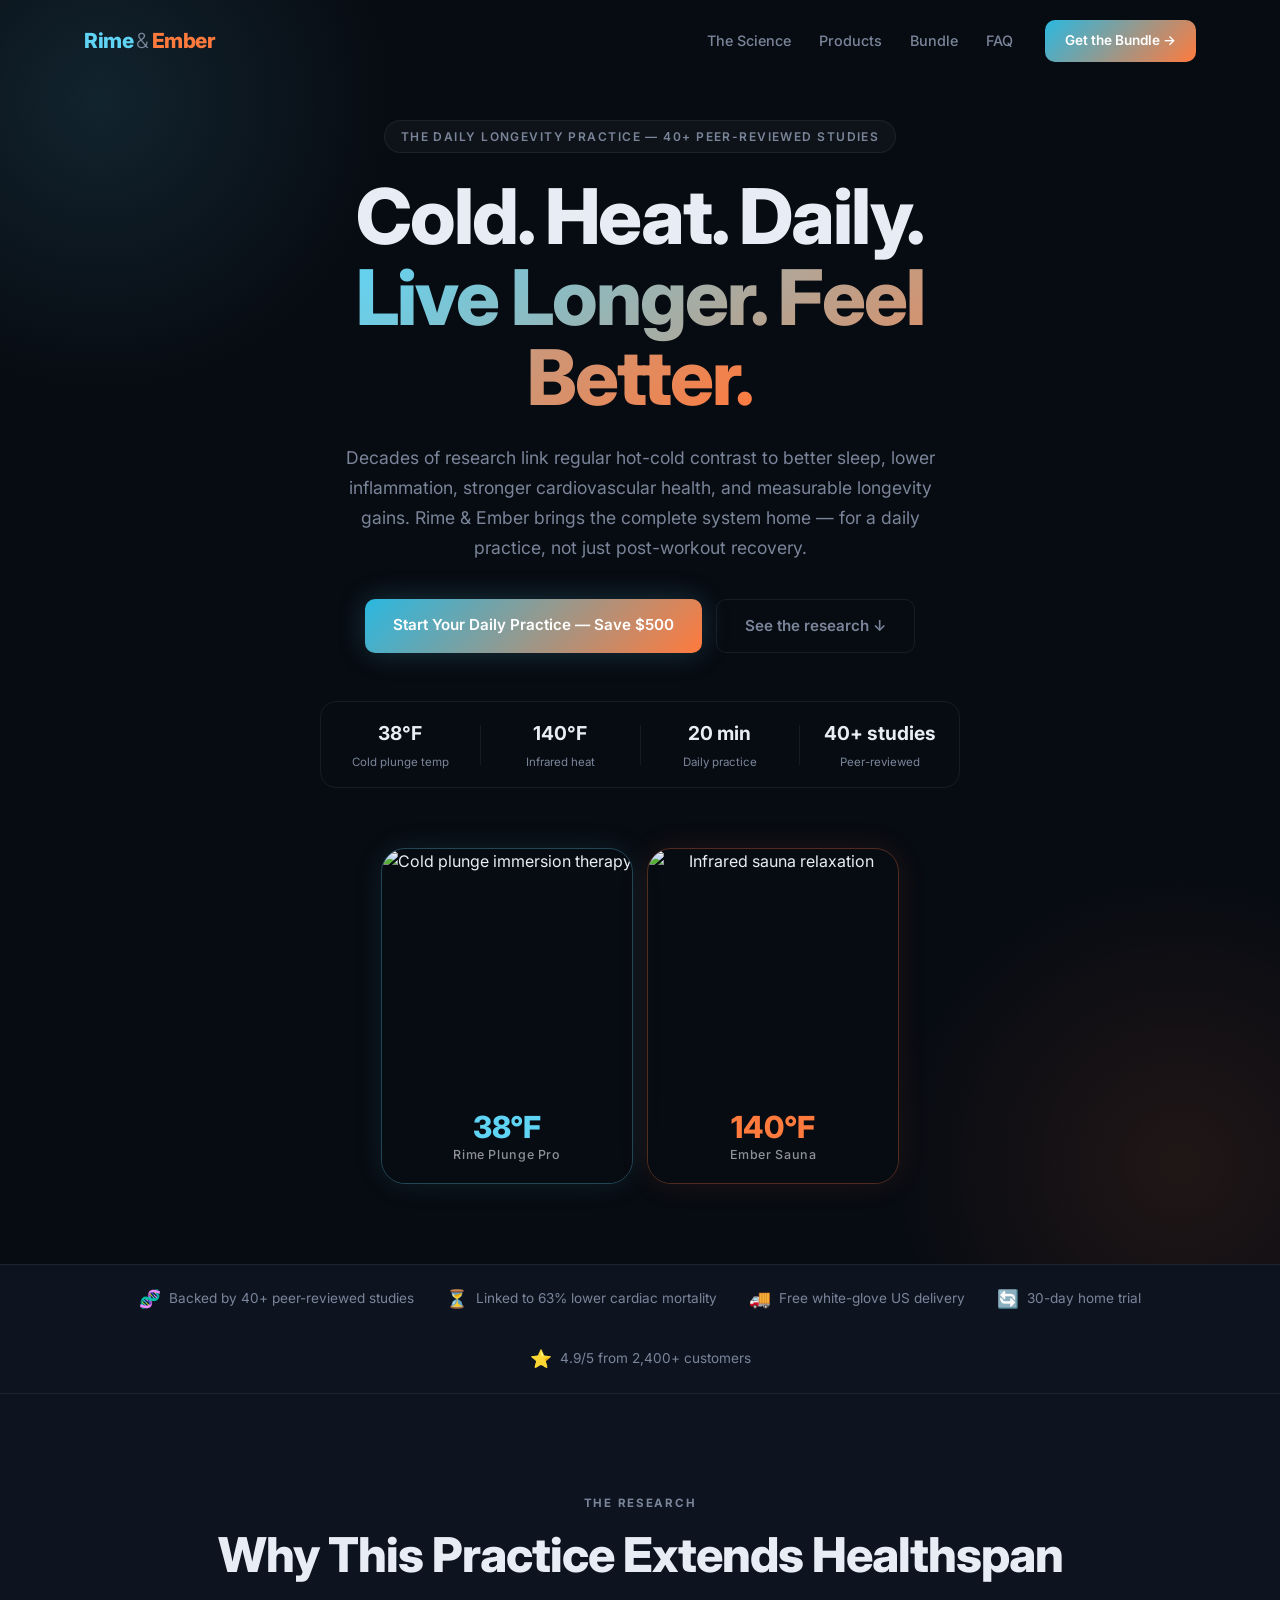
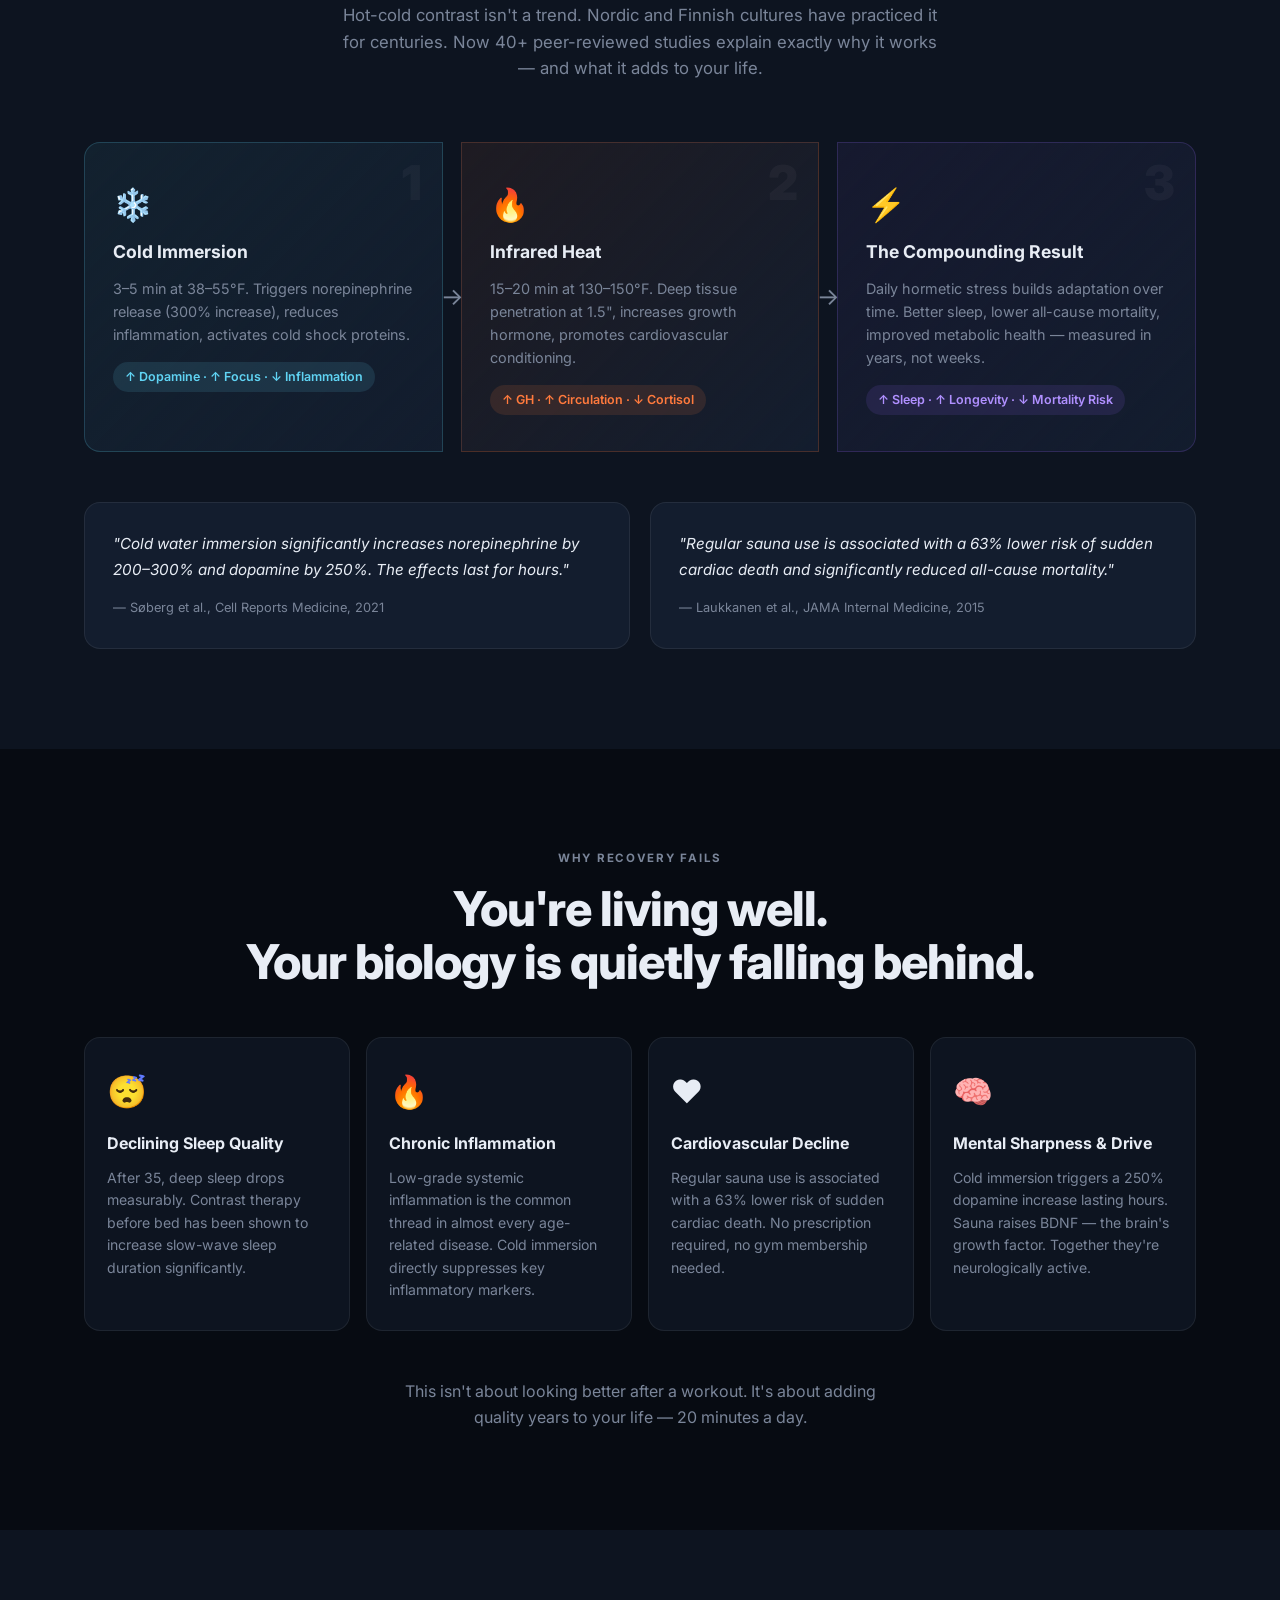
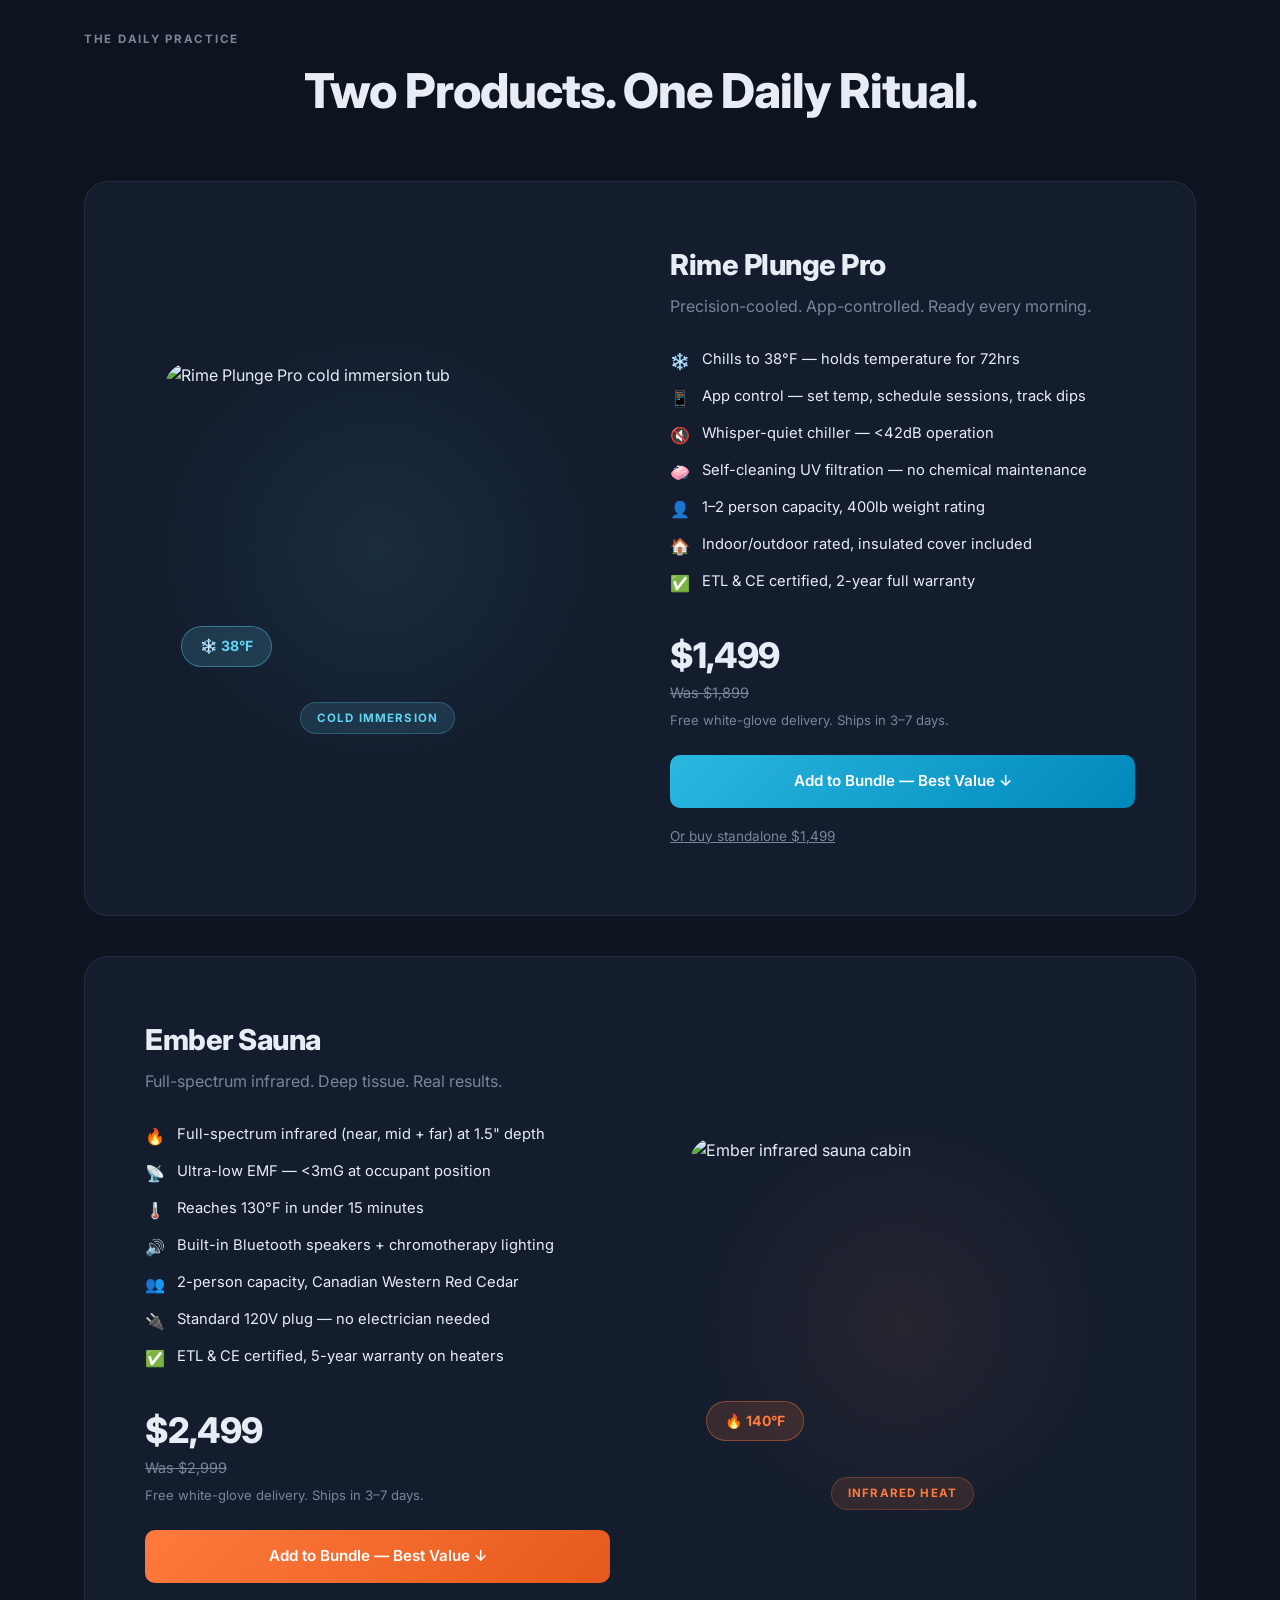
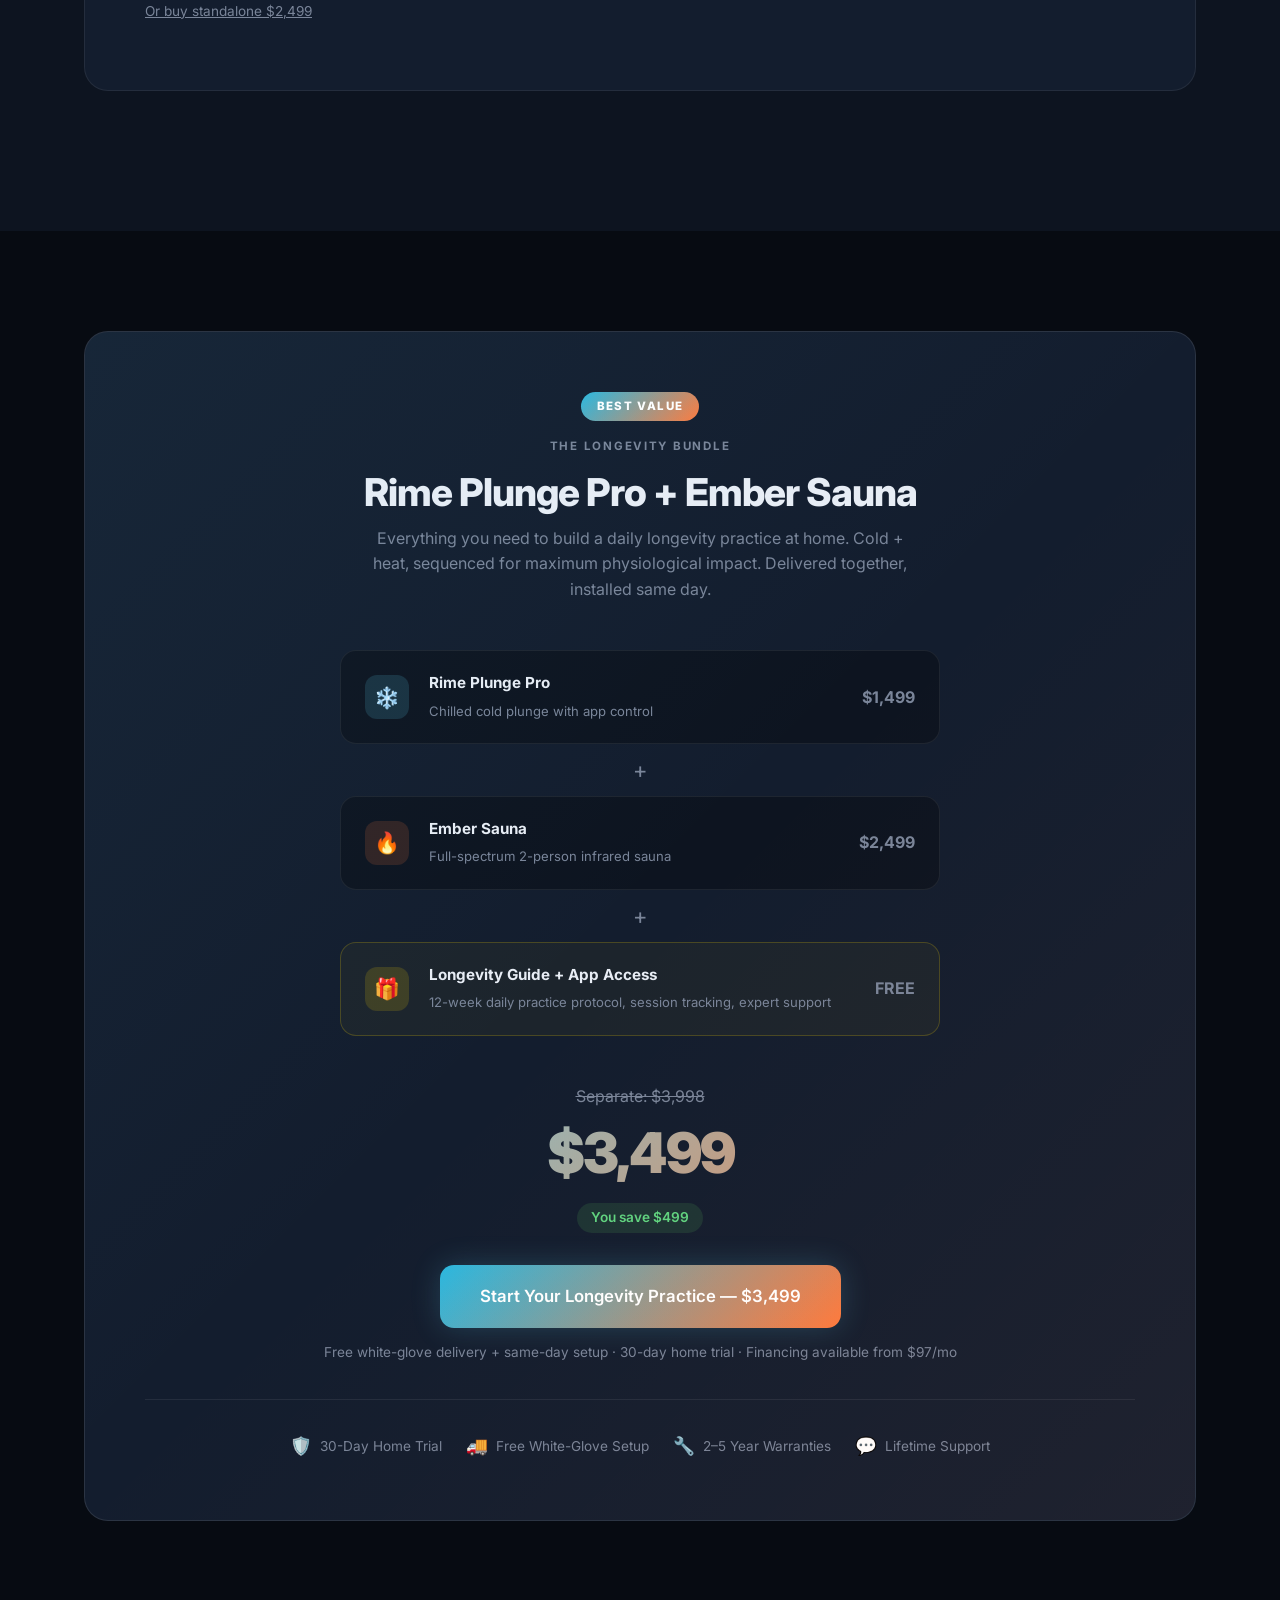
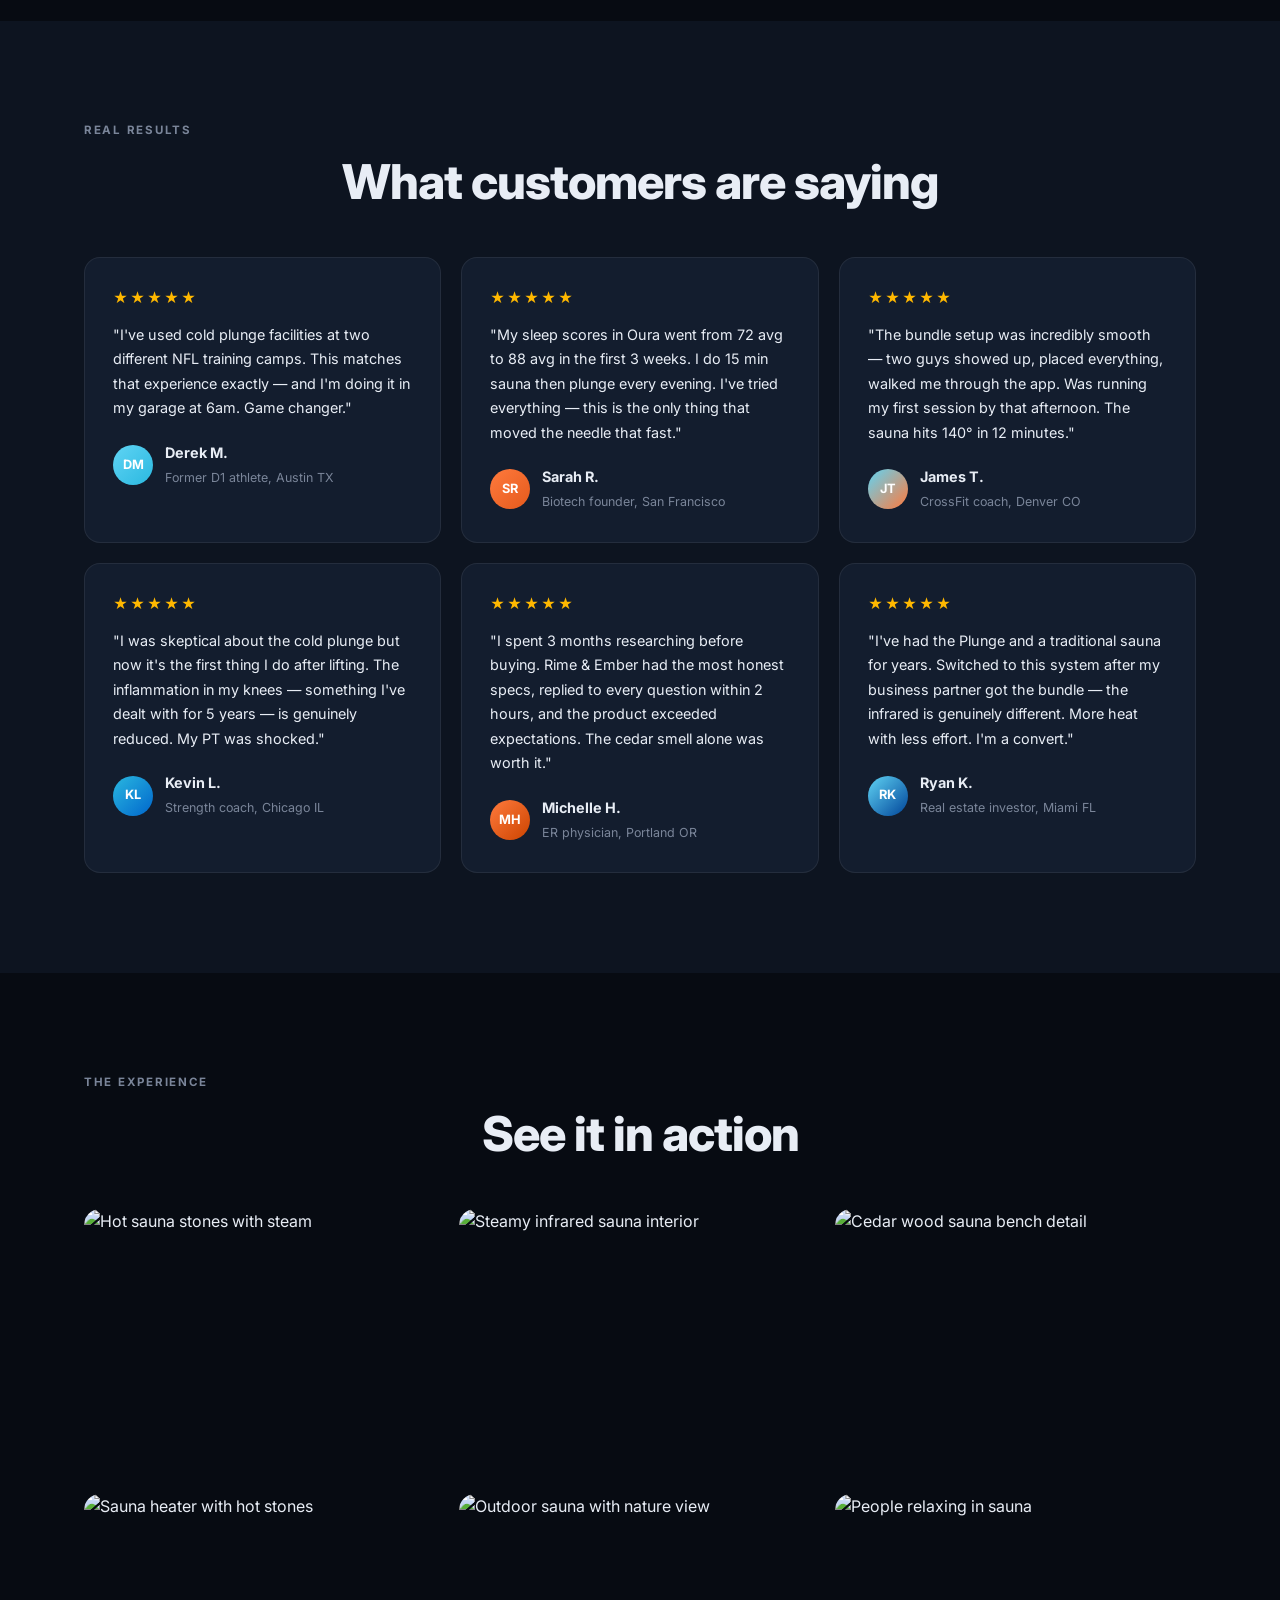
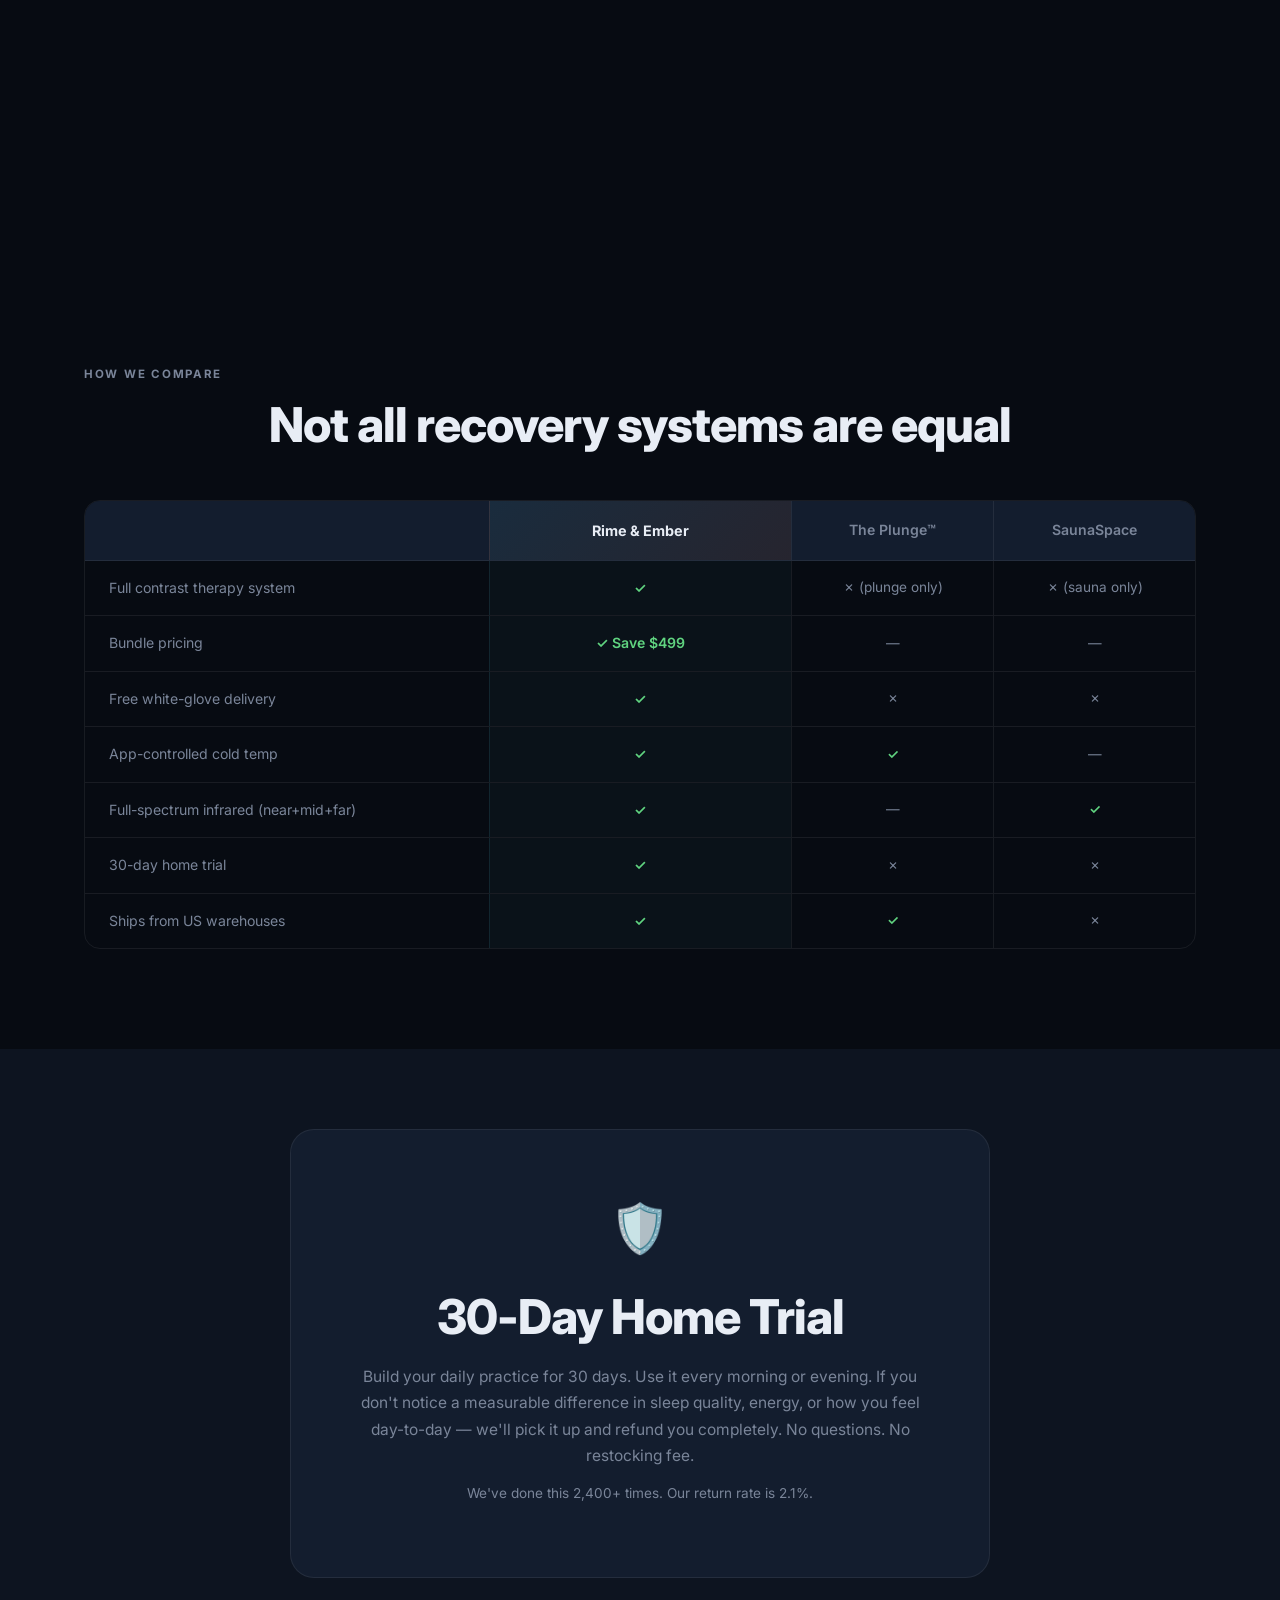
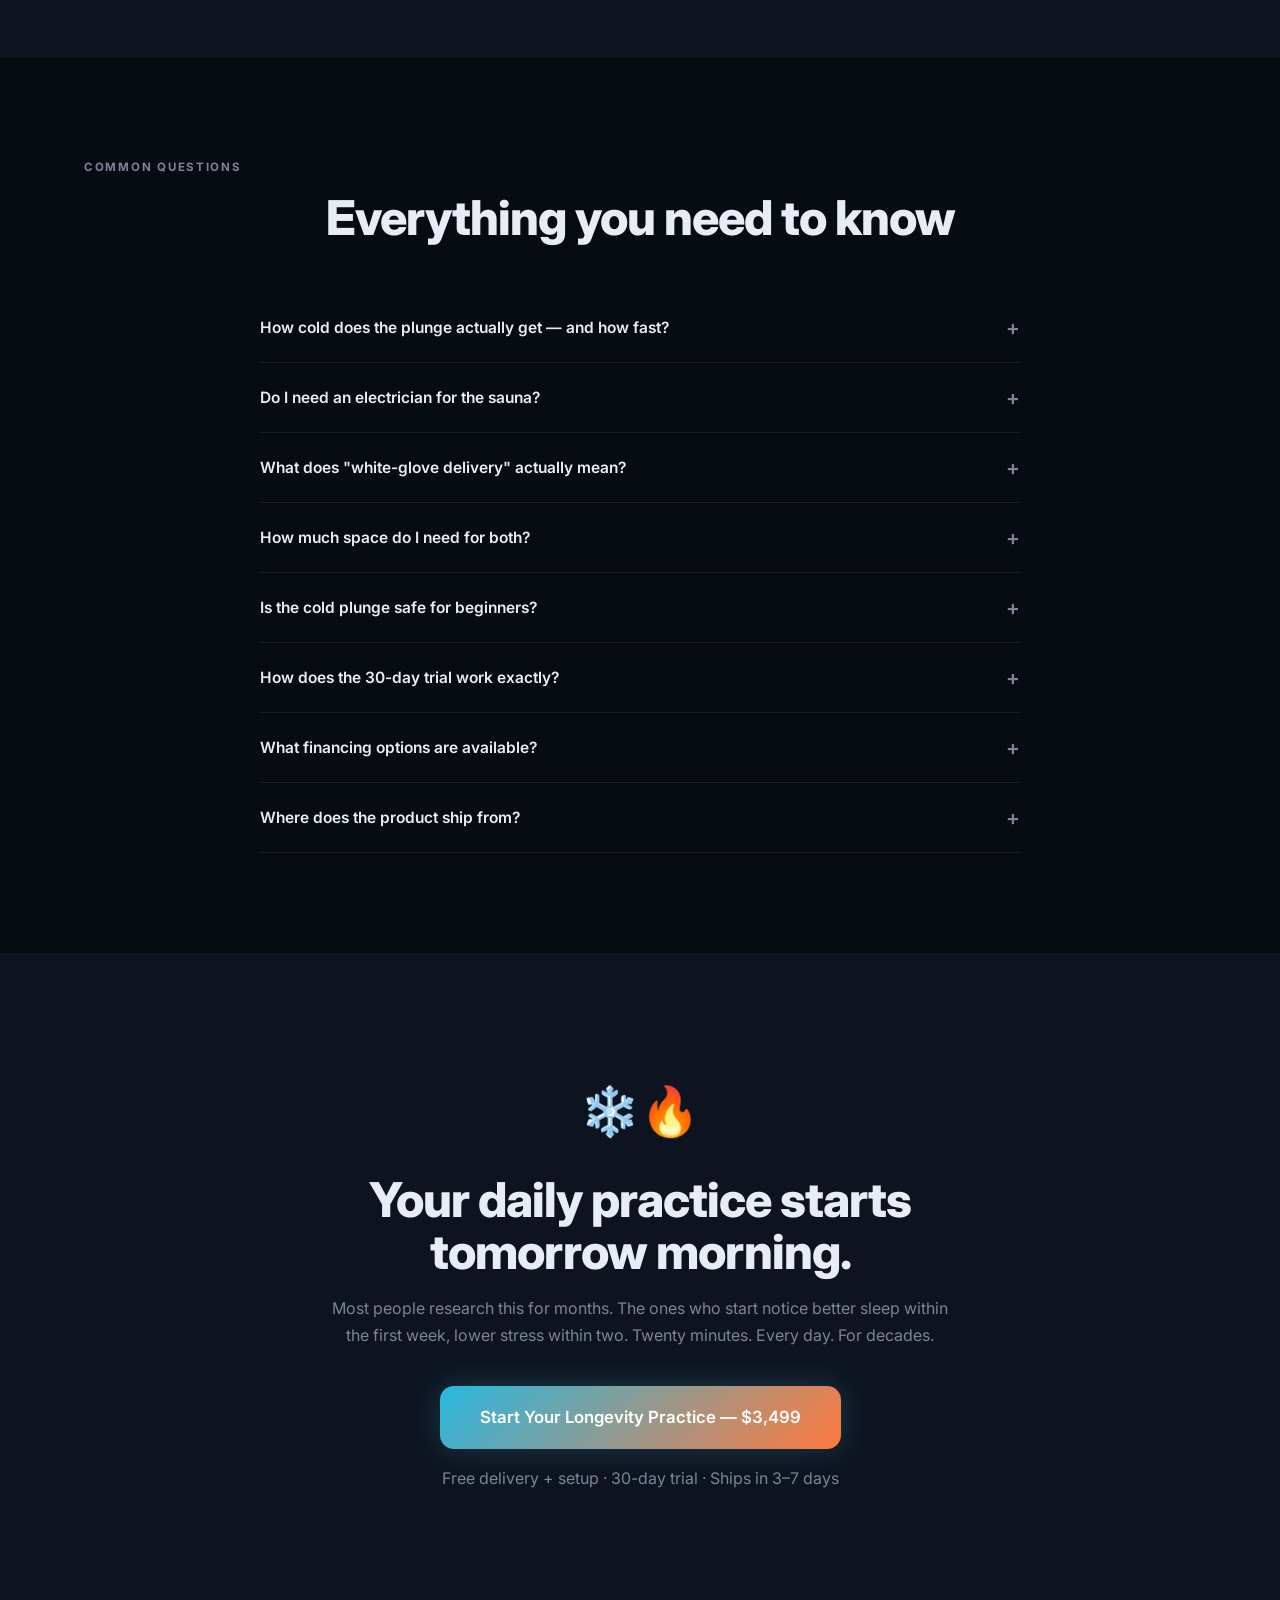
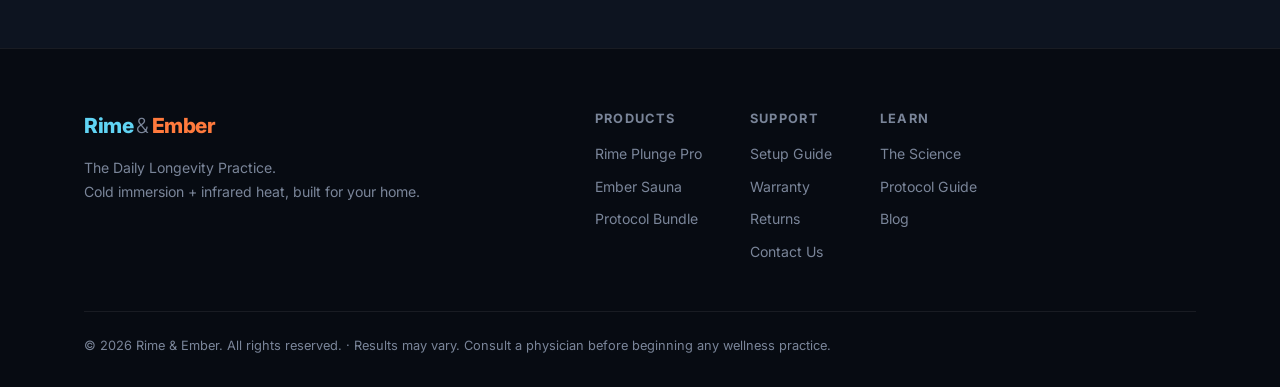
==== commit c4491e7f: "rebrand: Arctic & Ember → Rime & Ember with longevity positioning - Rename brand to Rime & Ember (no" ====
--- a/arctic-ember/index.html
+++ b/arctic-ember/index.html
@@ -3,8 +3,8 @@
 <head>
   <meta charset="UTF-8" />
   <meta name="viewport" content="width=device-width, initial-scale=1.0" />
-  <title>Arctic &amp; Ember — The Complete Recovery Protocol</title>
-  <meta name="description" content="Science-backed contrast therapy at home. Cold plunge + infrared sauna — the same protocol used by elite athletes and backed by decades of research." />
+  <title>Rime &amp; Ember — The Daily Longevity Practice</title>
+  <meta name="description" content="Cold plunge + infrared sauna, backed by 40+ peer-reviewed studies. The complete home system for better sleep, reduced inflammation, and a longer healthspan — done in 20 minutes a day." />
   <link rel="preconnect" href="https://fonts.googleapis.com" />
   <link href="https://fonts.googleapis.com/css2?family=Inter:wght@300;400;500;600;700;800&display=swap" rel="stylesheet" />
   <link rel="stylesheet" href="styles.css" />
@@ -15,7 +15,7 @@
 <nav id="navbar">
   <div class="nav-inner">
     <div class="nav-logo">
-      <span class="logo-ice">Arctic</span><span class="logo-amp">&</span><span class="logo-ember">Ember</span>
+      <span class="logo-ice">Rime</span><span class="logo-amp">&amp;</span><span class="logo-ember">Ember</span>
     </div>
     <div class="nav-links">
       <a href="#science">The Science</a>
@@ -42,11 +42,11 @@
     <div class="hero-bg-ember"></div>
   </div>
   <div class="container hero-content">
-    <div class="hero-badge reveal">CONTRAST THERAPY — TRUSTED BY ELITE ATHLETES</div>
-    <h1 class="reveal">Cold + Heat.<br /><span class="gradient-text">The Science Is Clear.</span></h1>
-    <p class="hero-sub reveal">The same recovery protocol used by professional sports teams, biohackers, and longevity researchers — now available for your home. Arctic Plunge + Ember Sauna: the complete system.</p>
+    <div class="hero-badge reveal">THE DAILY LONGEVITY PRACTICE — 40+ PEER-REVIEWED STUDIES</div>
+    <h1 class="reveal">Cold. Heat. Daily.<br /><span class="gradient-text">Live Longer. Feel Better.</span></h1>
+    <p class="hero-sub reveal">Decades of research link regular hot-cold contrast to better sleep, lower inflammation, stronger cardiovascular health, and measurable longevity gains. Rime &amp; Ember brings the complete system home — for a daily practice, not just post-workout recovery.</p>
     <div class="hero-ctas reveal">
-      <a href="#bundle" class="btn btn-primary">Get the Protocol Bundle — Save $500</a>
+      <a href="#bundle" class="btn btn-primary">Start Your Daily Practice — Save $500</a>
       <a href="#science" class="btn btn-ghost">See the research ↓</a>
     </div>
     <div class="hero-proof reveal">
@@ -54,9 +54,9 @@
       <div class="proof-divider"></div>
       <div class="proof-item"><span class="proof-num">140°F</span><span class="proof-label">Infrared heat</span></div>
       <div class="proof-divider"></div>
-      <div class="proof-item"><span class="proof-num">20 min</span><span class="proof-label">Full protocol</span></div>
+      <div class="proof-item"><span class="proof-num">20 min</span><span class="proof-label">Daily practice</span></div>
       <div class="proof-divider"></div>
-      <div class="proof-item"><span class="proof-num">US-based</span><span class="proof-label">Ship in 3–7 days</span></div>
+      <div class="proof-item"><span class="proof-num">40+ studies</span><span class="proof-label">Peer-reviewed</span></div>
     </div>
   </div>
 
@@ -67,7 +67,7 @@
         <img src="https://source.unsplash.com/z0yKJXuKbSo/600x800" alt="Cold plunge immersion therapy" loading="lazy" />
         <div class="photo-overlay">
           <span class="photo-temp">38°F</span>
-          <span class="photo-label">Arctic Plunge Pro</span>
+          <span class="photo-label">Rime Plunge Pro</span>
         </div>
       </div>
       <div class="hero-photo-card ember-card">
@@ -90,8 +90,8 @@
         <span>Backed by 40+ peer-reviewed studies</span>
       </div>
       <div class="trust-item">
-        <span class="trust-icon">🏆</span>
-        <span>Used by NFL, NBA &amp; Olympic athletes</span>
+        <span class="trust-icon">⏳</span>
+        <span>Linked to 63% lower cardiac mortality</span>
       </div>
       <div class="trust-item">
         <span class="trust-icon">🚚</span>
@@ -113,8 +113,8 @@
 <section id="science" class="science-section">
   <div class="container">
     <div class="section-label reveal">THE RESEARCH</div>
-    <h2 class="reveal">Why Contrast Therapy Works</h2>
-    <p class="section-sub reveal">Cold immersion + infrared heat isn't a trend. It's a protocol with decades of clinical evidence behind it.</p>
+    <h2 class="reveal">Why This Practice Extends Healthspan</h2>
+    <p class="section-sub reveal">Hot-cold contrast isn't a trend. Nordic and Finnish cultures have practiced it for centuries. Now 40+ peer-reviewed studies explain exactly why it works — and what it adds to your life.</p>
 
     <div class="protocol-flow reveal">
       <div class="protocol-step ice-step">
@@ -136,9 +136,9 @@
       <div class="protocol-step result-step">
         <div class="step-icon">⚡</div>
         <div class="step-num">3</div>
-        <h3>The Result</h3>
-        <p>Hormetic stress response. Your body rebuilds stronger. Improved sleep, mood, recovery, and metabolic health.</p>
-        <div class="step-benefit result-benefit">↑ Performance · ↑ Sleep · ↑ Longevity</div>
+        <h3>The Compounding Result</h3>
+        <p>Daily hormetic stress builds adaptation over time. Better sleep, lower all-cause mortality, improved metabolic health — measured in years, not weeks.</p>
+        <div class="step-benefit result-benefit">↑ Sleep · ↑ Longevity · ↓ Mortality Risk</div>
       </div>
     </div>
 
@@ -159,31 +159,31 @@
 <section class="problem-section">
   <div class="container">
     <div class="section-label reveal">WHY RECOVERY FAILS</div>
-    <h2 class="reveal">You're working hard.<br />Your recovery isn't keeping up.</h2>
+    <h2 class="reveal">You're living well.<br />Your biology is quietly falling behind.</h2>
     <div class="problems-grid reveal">
       <div class="problem-card">
         <div class="problem-icon">😴</div>
-        <h4>Poor Sleep Quality</h4>
-        <p>Training stress accumulates without proper parasympathetic recovery. You sleep, but don't restore.</p>
+        <h4>Declining Sleep Quality</h4>
+        <p>After 35, deep sleep drops measurably. Contrast therapy before bed has been shown to increase slow-wave sleep duration significantly.</p>
       </div>
       <div class="problem-card">
         <div class="problem-icon">🔥</div>
         <h4>Chronic Inflammation</h4>
-        <p>Low-grade systemic inflammation from training, stress, and poor diet compounds over time — slowing every metric.</p>
+        <p>Low-grade systemic inflammation is the common thread in almost every age-related disease. Cold immersion directly suppresses key inflammatory markers.</p>
+      </div>
+      <div class="problem-card">
+        <div class="problem-icon">❤️</div>
+        <h4>Cardiovascular Decline</h4>
+        <p>Regular sauna use is associated with a 63% lower risk of sudden cardiac death. No prescription required, no gym membership needed.</p>
       </div>
       <div class="problem-card">
         <div class="problem-icon">🧠</div>
-        <h4>Mental Fog &amp; Low Drive</h4>
-        <p>Suboptimal dopamine and norepinephrine regulation leaves you flat, unfocused, and unmotivated between sessions.</p>
-      </div>
-      <div class="problem-card">
-        <div class="problem-icon">📉</div>
-        <h4>Plateaued Performance</h4>
-        <p>Without recovery-driven adaptation, training volume stops translating into gains. The bottleneck is recovery, not effort.</p>
+        <h4>Mental Sharpness &amp; Drive</h4>
+        <p>Cold immersion triggers a 250% dopamine increase lasting hours. Sauna raises BDNF — the brain's growth factor. Together they're neurologically active.</p>
       </div>
     </div>
     <div class="problem-cta reveal">
-      <p>The fix isn't more supplements or another app. It's a physiological reset — two times a week.</p>
+      <p>This isn't about looking better after a workout. It's about adding quality years to your life — 20 minutes a day.</p>
     </div>
   </div>
 </section>
@@ -191,21 +191,21 @@
 <!-- PRODUCTS -->
 <section id="products" class="products-section">
   <div class="container">
-    <div class="section-label reveal">THE SYSTEM</div>
-    <h2 class="reveal">Two Products. One Protocol.</h2>
-
-    <!-- Arctic Plunge Pro -->
+    <div class="section-label reveal">THE DAILY PRACTICE</div>
+    <h2 class="reveal">Two Products. One Daily Ritual.</h2>
+
+    <!-- Rime Plunge Pro -->
     <div class="product-card reveal" id="plunge">
       <div class="product-visual plunge-visual">
         <div class="product-photo-wrap">
-          <img src="https://source.unsplash.com/6tHrEipuBOQ/800x640" alt="Arctic Plunge Pro cold immersion tub" loading="lazy" class="product-photo" />
+          <img src="https://source.unsplash.com/6tHrEipuBOQ/800x640" alt="Rime Plunge Pro cold immersion tub" loading="lazy" class="product-photo" />
           <div class="product-photo-badge ice-photo-badge">❄️ 38°F</div>
         </div>
         <div class="product-badge ice-badge">COLD IMMERSION</div>
       </div>
       <div class="product-info">
-        <h3>Arctic Plunge Pro</h3>
-        <p class="product-tagline">Precision-cooled. App-controlled. Always ready.</p>
+        <h3>Rime Plunge Pro</h3>
+        <p class="product-tagline">Precision-cooled. App-controlled. Ready every morning.</p>
         <ul class="product-features">
           <li><span class="feat-icon ice-icon">❄️</span> Chills to 38°F — holds temperature for 72hrs</li>
           <li><span class="feat-icon ice-icon">📱</span> App control — set temp, schedule sessions, track dips</li>
@@ -263,15 +263,15 @@
   <div class="container">
     <div class="bundle-card reveal">
       <div class="bundle-badge">BEST VALUE</div>
-      <div class="section-label">THE PROTOCOL BUNDLE</div>
-      <h2>Arctic Plunge Pro + Ember Sauna</h2>
-      <p class="bundle-sub">Everything you need to run the full contrast therapy protocol at home. Delivered together, installed same day.</p>
+      <div class="section-label">THE LONGEVITY BUNDLE</div>
+      <h2>Rime Plunge Pro + Ember Sauna</h2>
+      <p class="bundle-sub">Everything you need to build a daily longevity practice at home. Cold + heat, sequenced for maximum physiological impact. Delivered together, installed same day.</p>
 
       <div class="bundle-includes">
         <div class="bundle-item">
           <div class="bi-icon ice-bg">❄️</div>
           <div class="bi-info">
-            <strong>Arctic Plunge Pro</strong>
+            <strong>Rime Plunge Pro</strong>
             <span>Chilled cold plunge with app control</span>
           </div>
           <div class="bi-price">$1,499</div>
@@ -289,8 +289,8 @@
         <div class="bundle-item bonus-item">
           <div class="bi-icon bonus-bg">🎁</div>
           <div class="bi-info">
-            <strong>Protocol Guide + App Access</strong>
-            <span>12-week recovery protocol, session tracking, expert support</span>
+            <strong>Longevity Guide + App Access</strong>
+            <span>12-week daily practice protocol, session tracking, expert support</span>
           </div>
           <div class="bi-price">FREE</div>
         </div>
@@ -302,7 +302,7 @@
         <div class="bundle-save">You save $499</div>
       </div>
 
-      <a href="#" class="btn btn-primary btn-large pulse-btn">Order the Protocol Bundle — $3,499</a>
+      <a href="#" class="btn btn-primary btn-large pulse-btn">Start Your Longevity Practice — $3,499</a>
       <p class="bundle-note">Free white-glove delivery + same-day setup · 30-day home trial · Financing available from $97/mo</p>
 
       <div class="bundle-guarantees">
@@ -379,7 +379,7 @@
       </div>
       <div class="testimonial-card">
         <div class="stars">★★★★★</div>
-        <p>"I spent 3 months researching before buying. Arctic &amp; Ember had the most honest specs, replied to every question within 2 hours, and the product exceeded expectations. The cedar smell alone was worth it."</p>
+        <p>"I spent 3 months researching before buying. Rime &amp; Ember had the most honest specs, replied to every question within 2 hours, and the product exceeded expectations. The cedar smell alone was worth it."</p>
         <div class="testimonial-author">
           <div class="author-avatar" style="background: linear-gradient(135deg, #FF7A3D, #CC4400);">MH</div>
           <div>
@@ -439,7 +439,7 @@
     <div class="compare-table reveal">
       <div class="compare-header">
         <div class="ch-empty"></div>
-        <div class="ch-us">Arctic &amp; Ember</div>
+        <div class="ch-us">Rime &amp; Ember</div>
         <div class="ch-comp">The Plunge™</div>
         <div class="ch-comp">SaunaSpace</div>
       </div>
@@ -495,7 +495,7 @@
     <div class="guarantee-card reveal">
       <div class="guarantee-icon pulse-glow">🛡️</div>
       <h2>30-Day Home Trial</h2>
-      <p>Try the full Protocol Bundle in your home for 30 days. Run the protocol 3x per week. If you don't notice a measurable difference in recovery, sleep, or energy — we'll pick it up and refund you completely. No questions. No restocking fee.</p>
+      <p>Build your daily practice for 30 days. Use it every morning or evening. If you don't notice a measurable difference in sleep quality, energy, or how you feel day-to-day — we'll pick it up and refund you completely. No questions. No restocking fee.</p>
       <p class="guarantee-fine">We've done this 2,400+ times. Our return rate is 2.1%.</p>
     </div>
   </div>
@@ -509,7 +509,7 @@
     <div class="faq-list reveal">
       <div class="faq-item">
         <button class="faq-q">How cold does the plunge actually get — and how fast?<span class="faq-arrow">+</span></button>
-        <div class="faq-a">The Arctic Plunge Pro chills down to 38°F (3.3°C). From room temperature water, it reaches 50°F in about 2 hours, 38°F in 4–5 hours. Most customers pre-cool overnight and it holds temperature for 72+ hours with the insulated cover. You're not waiting around — you set it and it's ready when you are.</div>
+        <div class="faq-a">The Rime Plunge Pro chills down to 38°F (3.3°C). From room temperature water, it reaches 50°F in about 2 hours, 38°F in 4–5 hours. Most customers pre-cool overnight and it holds temperature for 72+ hours with the insulated cover. You're not waiting around — you set it and it's ready when you are.</div>
       </div>
       <div class="faq-item">
         <button class="faq-q">Do I need an electrician for the sauna?<span class="faq-arrow">+</span></button>
@@ -521,7 +521,7 @@
       </div>
       <div class="faq-item">
         <button class="faq-q">How much space do I need for both?<span class="faq-arrow">+</span></button>
-        <div class="faq-a">The Arctic Plunge Pro footprint is 54"L × 32"W. The Ember Sauna is 47"W × 39"D × 75"H. Most customers put both in a garage, basement, or covered patio. The sauna can go indoors (just needs good ventilation). The plunge works indoor or outdoor.</div>
+        <div class="faq-a">The Rime Plunge Pro footprint is 54"L × 32"W. The Ember Sauna is 47"W × 39"D × 75"H. Most customers put both in a garage, basement, or covered patio. The sauna can go indoors (just needs good ventilation). The plunge works indoor or outdoor.</div>
       </div>
       <div class="faq-item">
         <button class="faq-q">Is the cold plunge safe for beginners?<span class="faq-arrow">+</span></button>
@@ -548,9 +548,9 @@
   <div class="container">
     <div class="cta-inner reveal">
       <div class="cta-split-icon">❄️🔥</div>
-      <h2>Your recovery starts now.</h2>
-      <p>Most people research this for 6 months. The ones who order notice results within 3 sessions. The protocol takes 20 minutes.</p>
-      <a href="#" class="btn btn-primary btn-large">Get the Protocol Bundle — $3,499</a>
+      <h2>Your daily practice starts tomorrow morning.</h2>
+      <p>Most people research this for months. The ones who start notice better sleep within the first week, lower stress within two. Twenty minutes. Every day. For decades.</p>
+      <a href="#" class="btn btn-primary btn-large">Start Your Longevity Practice — $3,499</a>
       <p class="cta-sub">Free delivery + setup · 30-day trial · Ships in 3–7 days</p>
     </div>
   </div>
@@ -562,14 +562,14 @@
     <div class="footer-inner">
       <div class="footer-brand">
         <div class="nav-logo">
-          <span class="logo-ice">Arctic</span><span class="logo-amp">&</span><span class="logo-ember">Ember</span>
-        </div>
-        <p>The Complete Recovery Protocol.<br />Cold immersion + infrared heat, delivered.</p>
+          <span class="logo-ice">Rime</span><span class="logo-amp">&amp;</span><span class="logo-ember">Ember</span>
+        </div>
+        <p>The Daily Longevity Practice.<br />Cold immersion + infrared heat, built for your home.</p>
       </div>
       <div class="footer-links">
         <div class="footer-col">
           <h5>Products</h5>
-          <a href="#plunge">Arctic Plunge Pro</a>
+          <a href="#plunge">Rime Plunge Pro</a>
           <a href="#sauna">Ember Sauna</a>
           <a href="#bundle">Protocol Bundle</a>
         </div>
@@ -589,7 +589,7 @@
       </div>
     </div>
     <div class="footer-bottom">
-      <p>© 2026 Arctic &amp; Ember. All rights reserved. · Results may vary. Consult a physician before beginning any recovery protocol.</p>
+      <p>© 2026 Rime &amp; Ember. All rights reserved. · Results may vary. Consult a physician before beginning any wellness practice.</p>
     </div>
   </div>
 </footer>
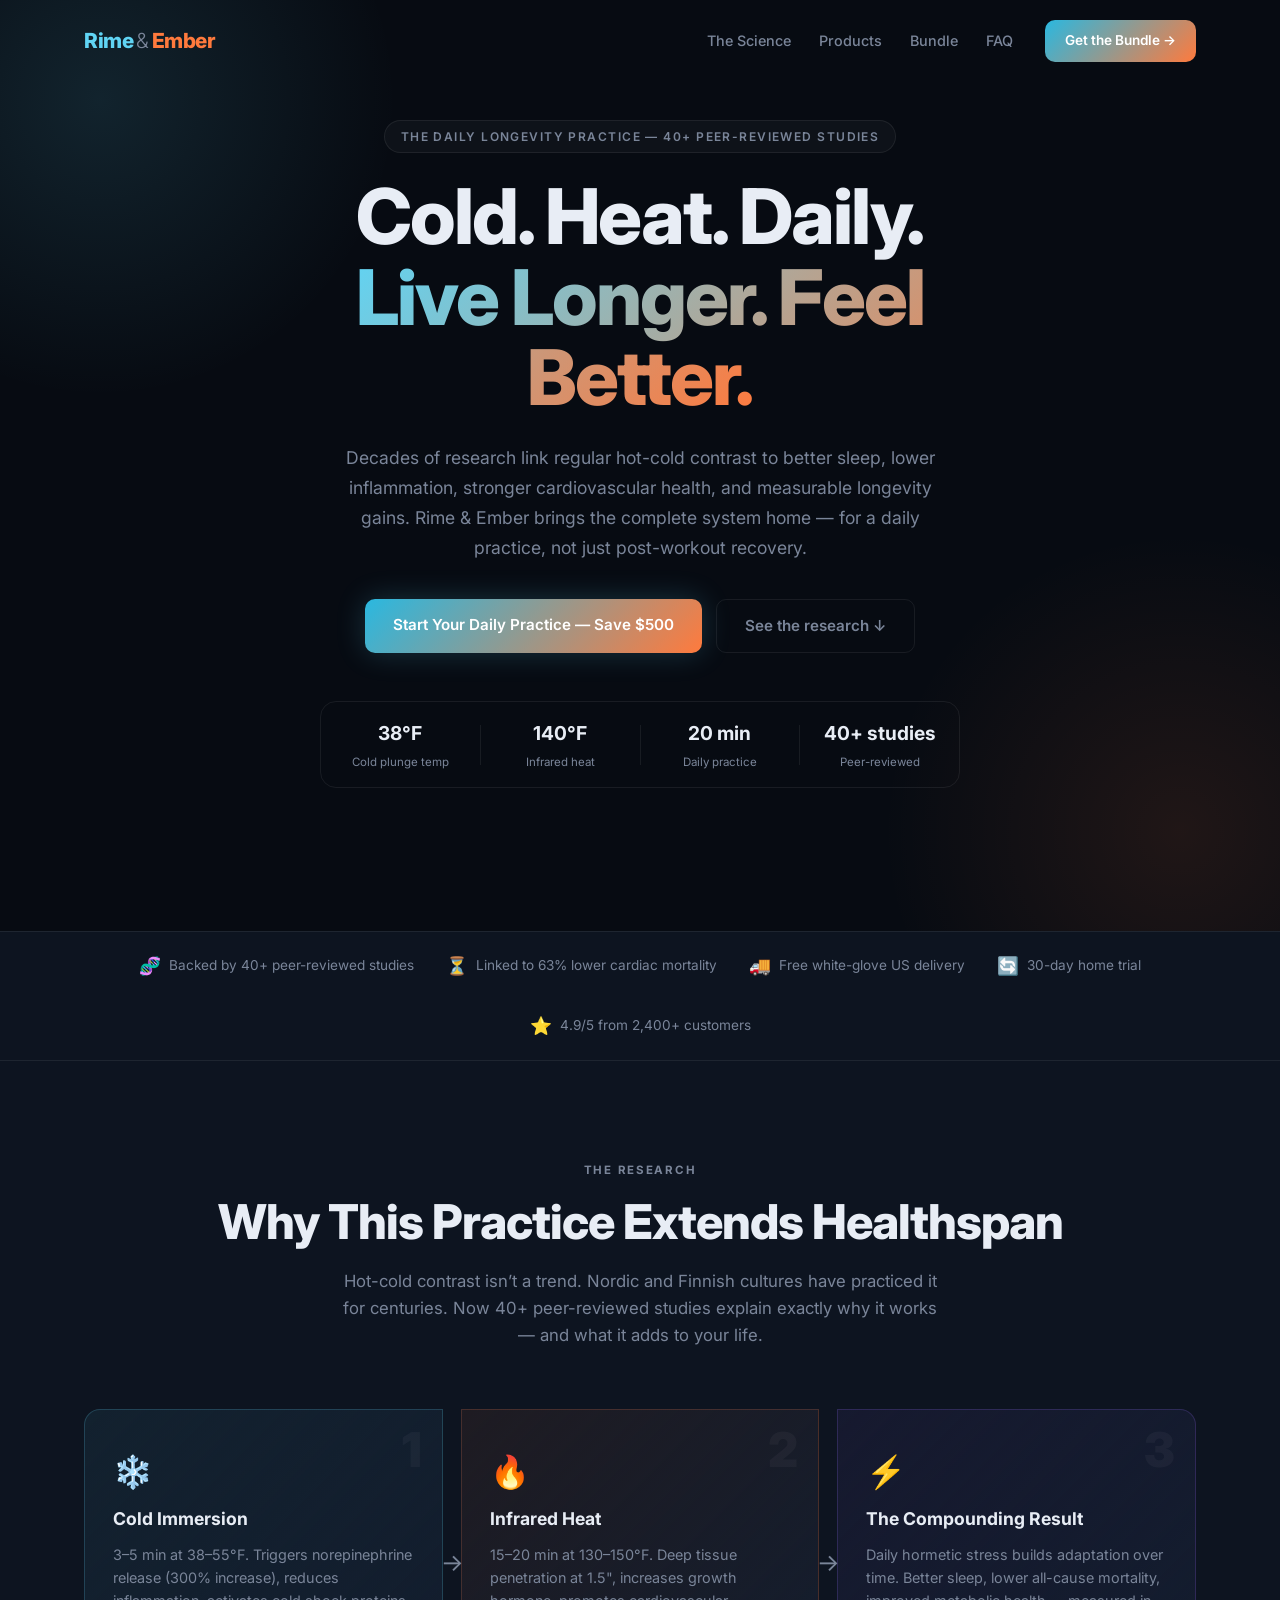
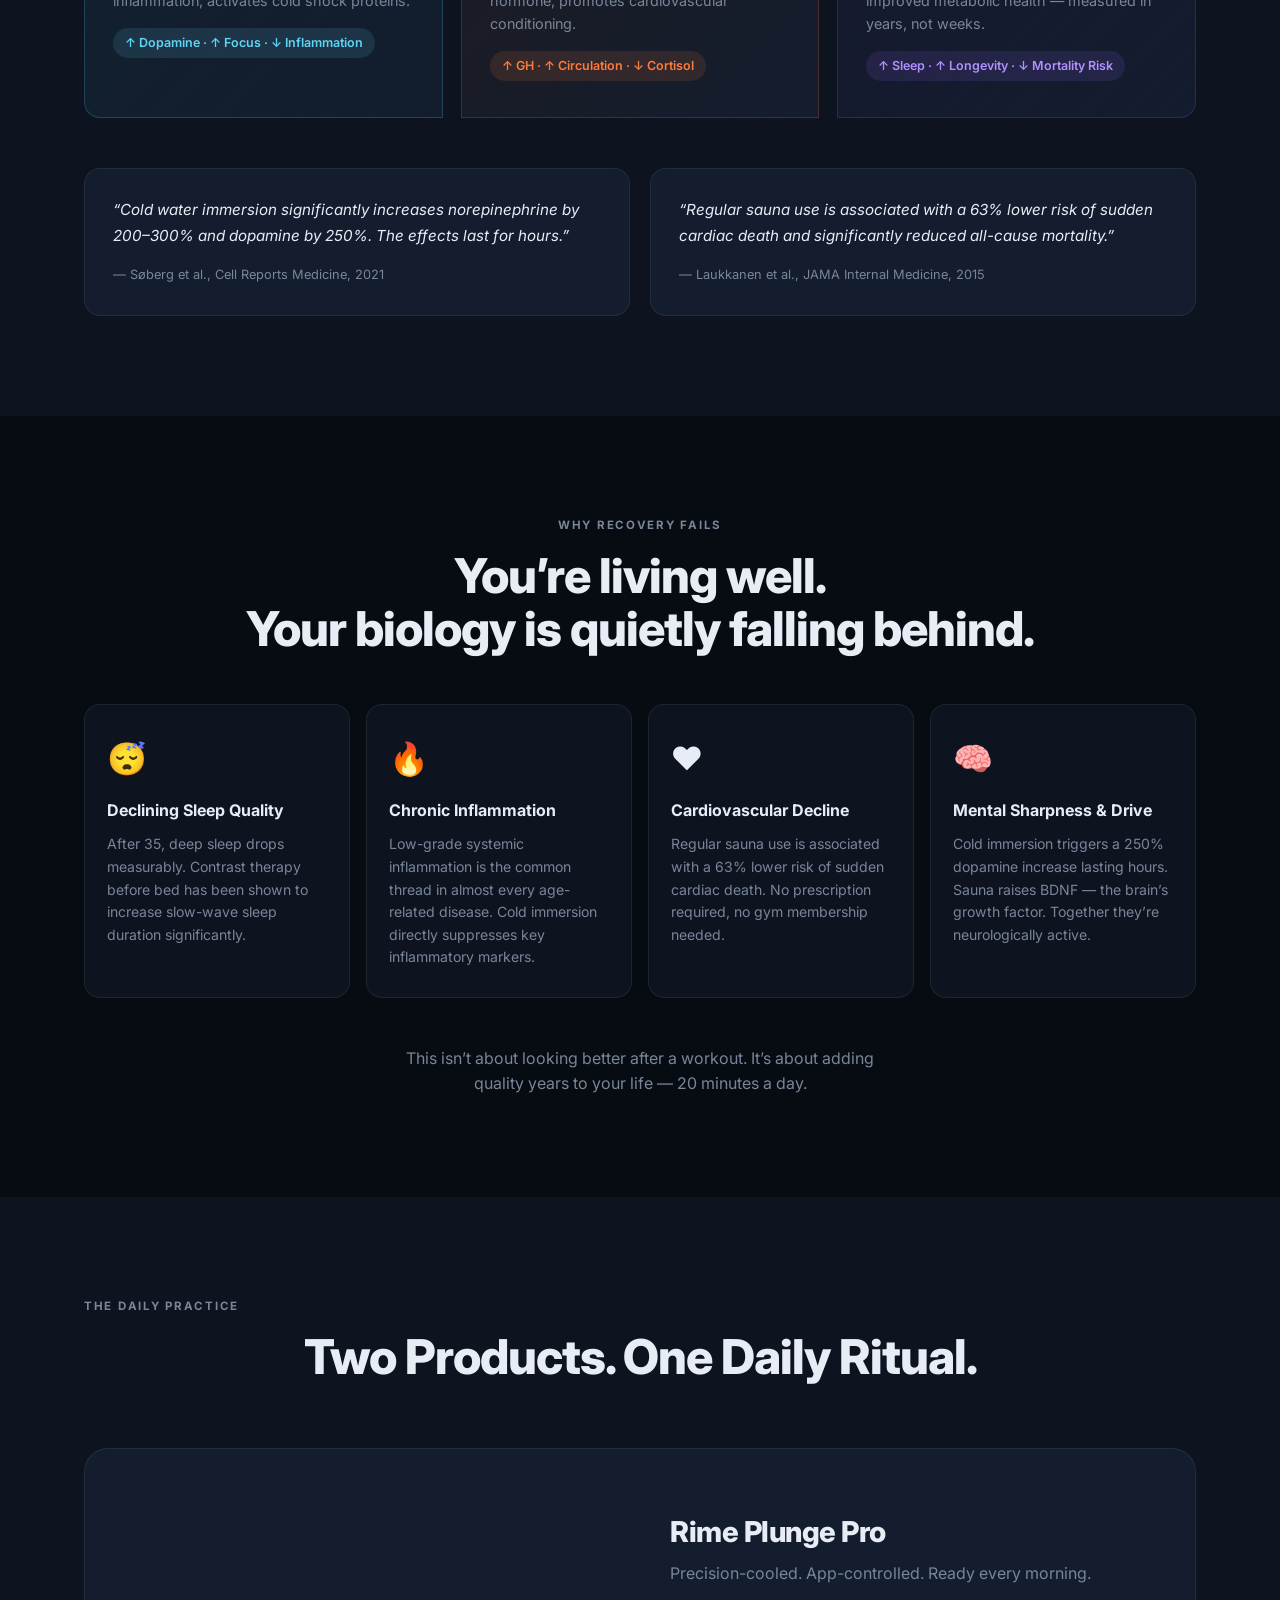
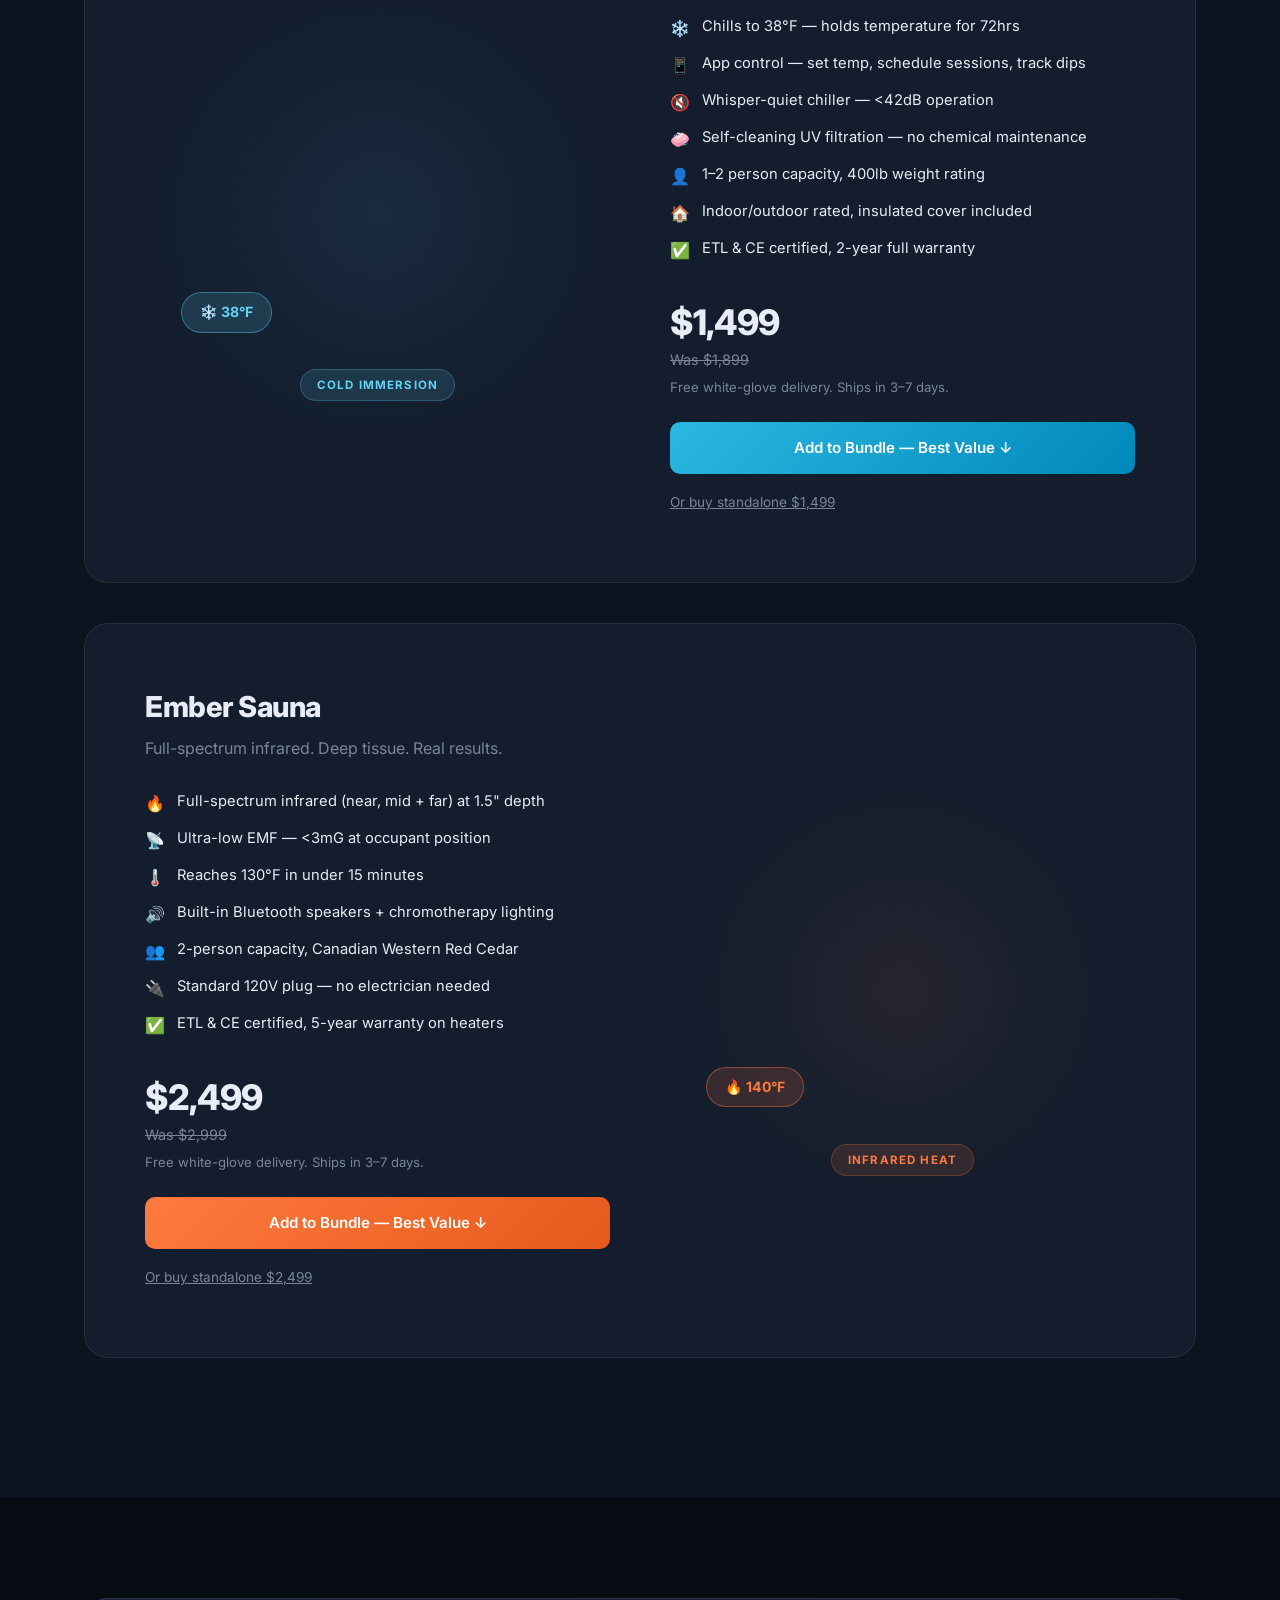
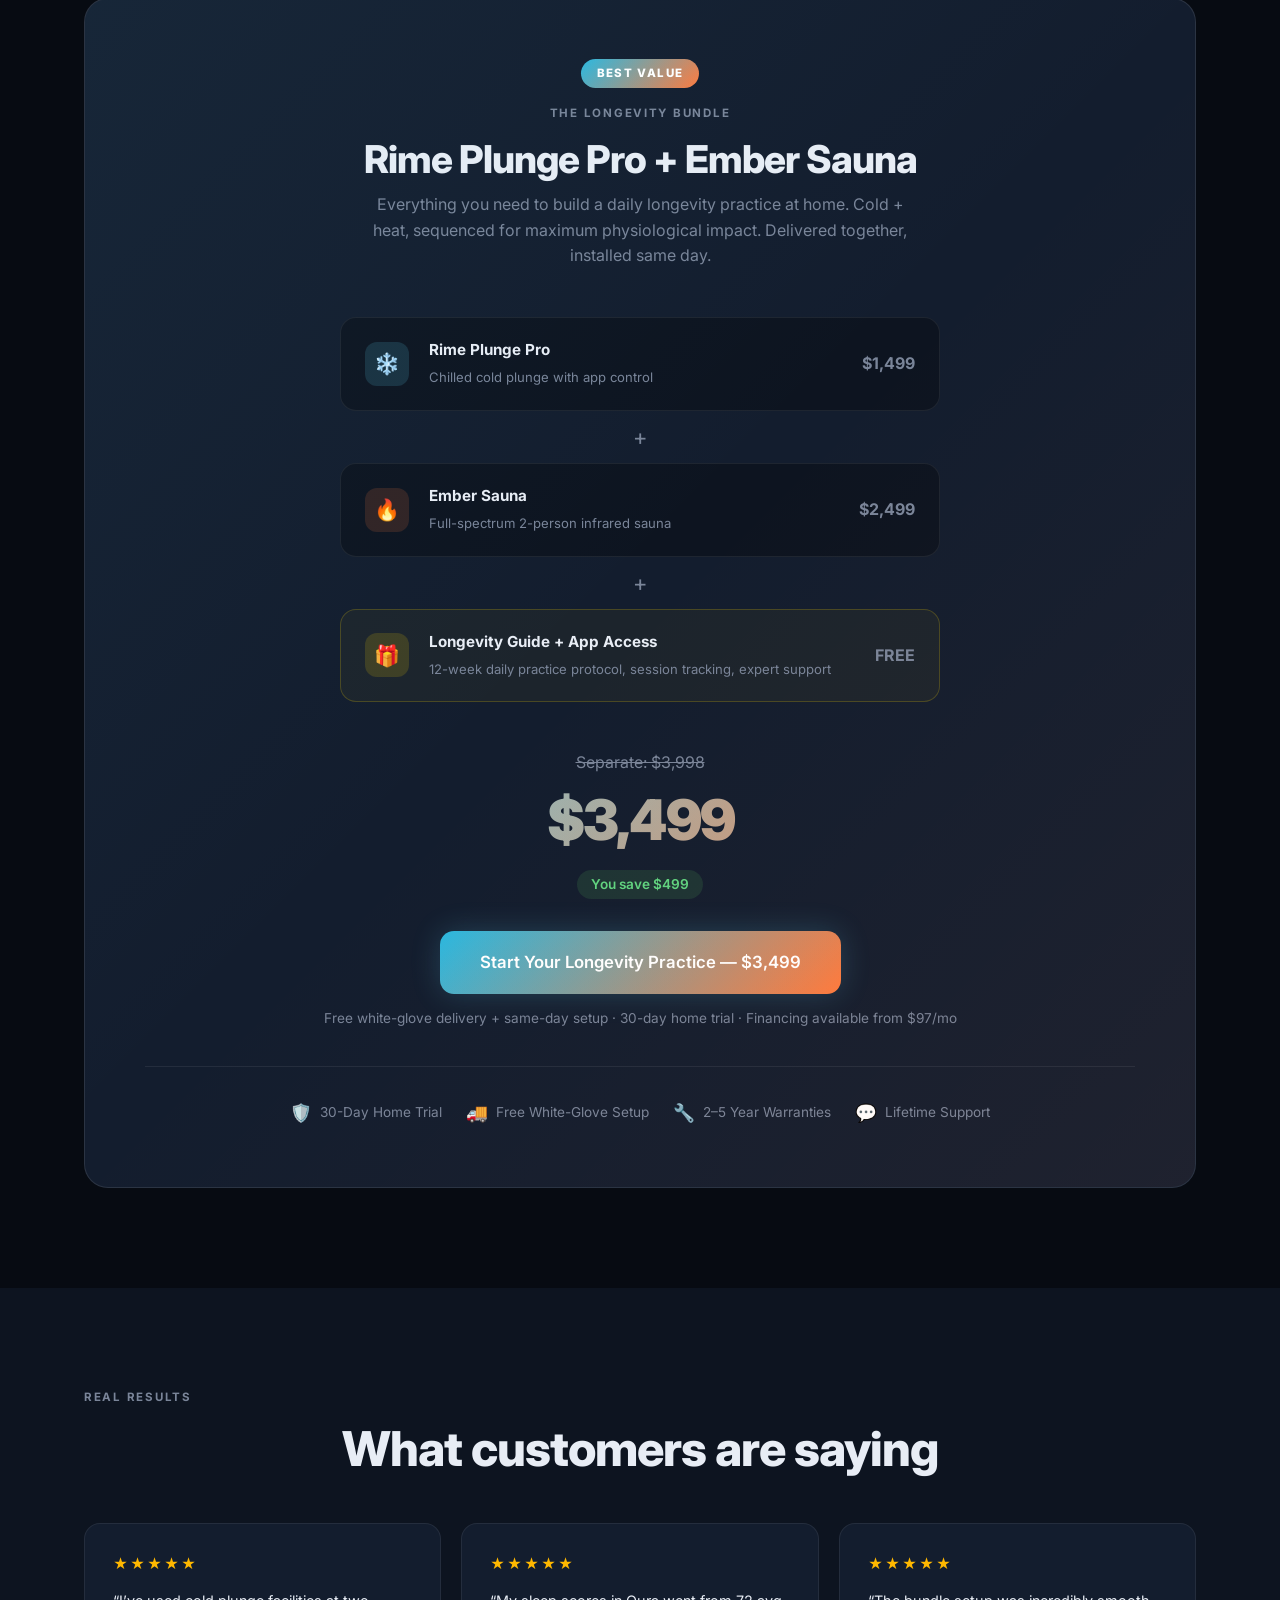
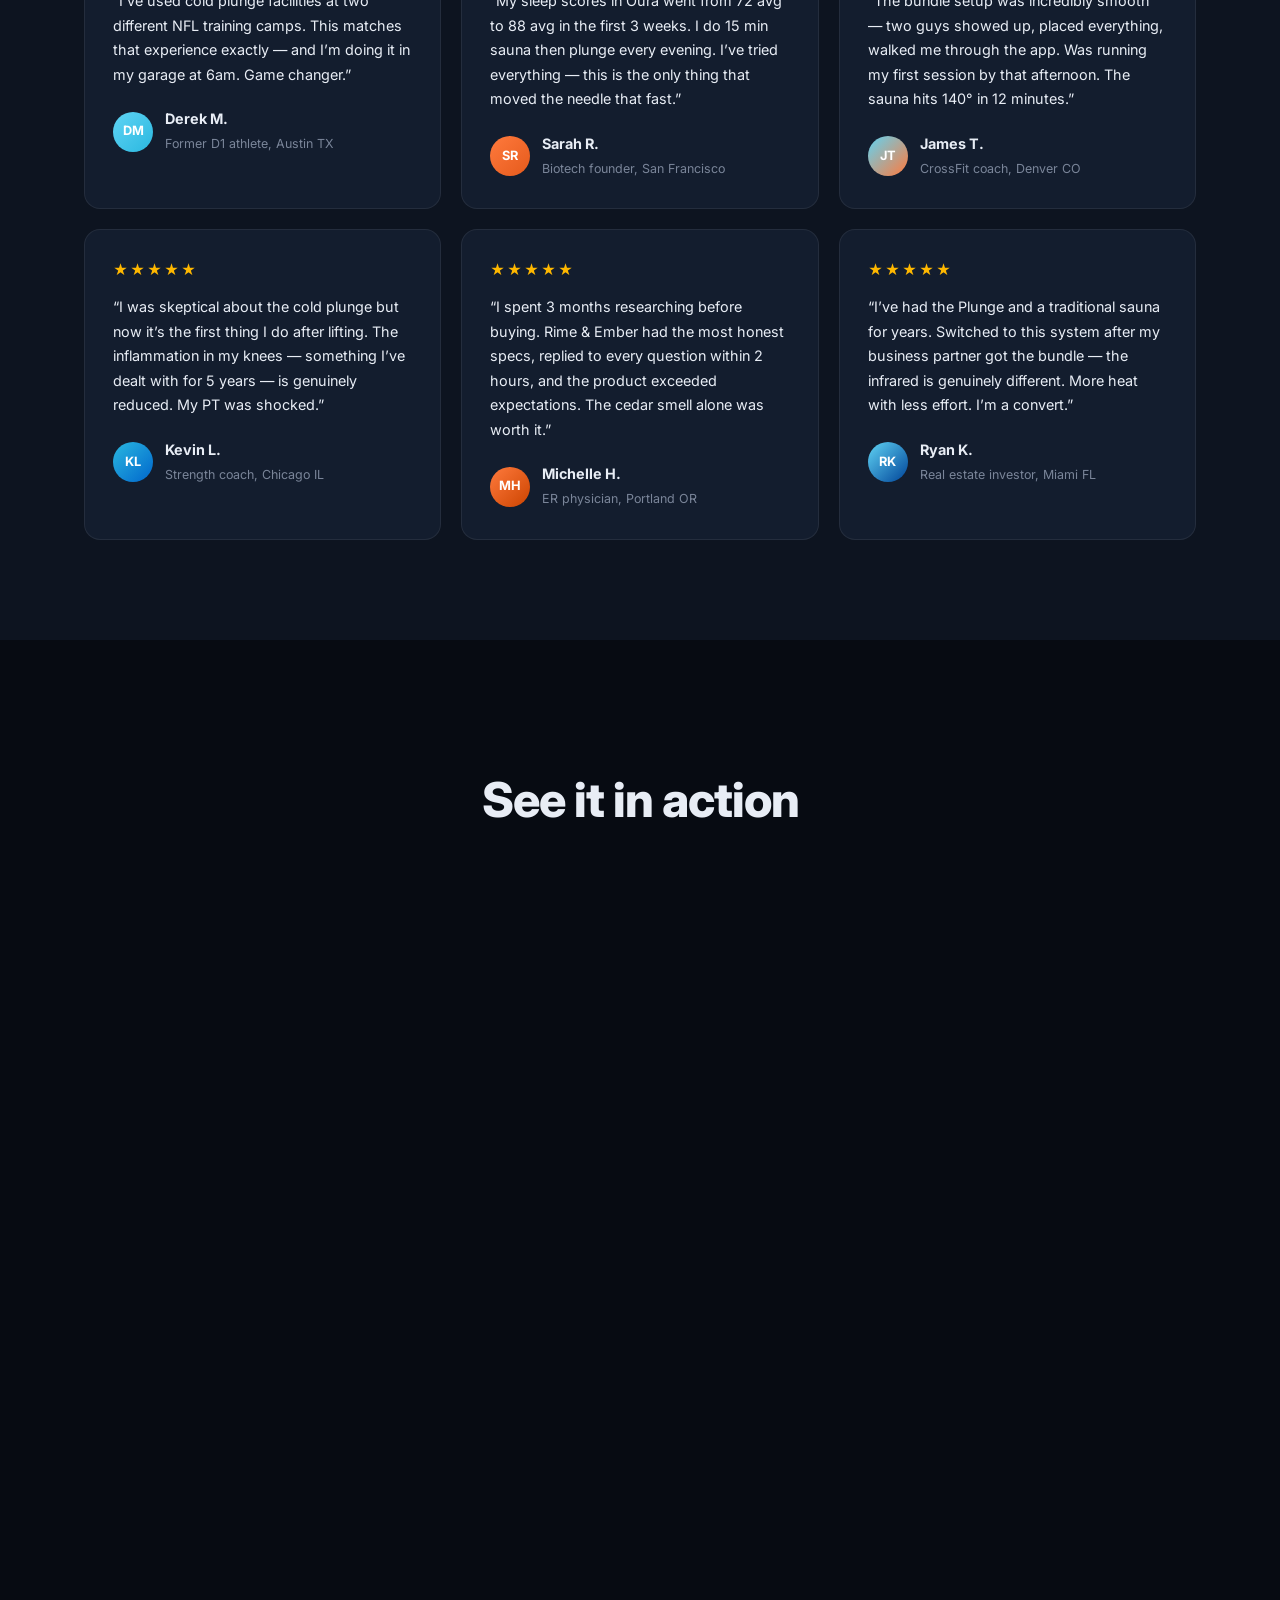
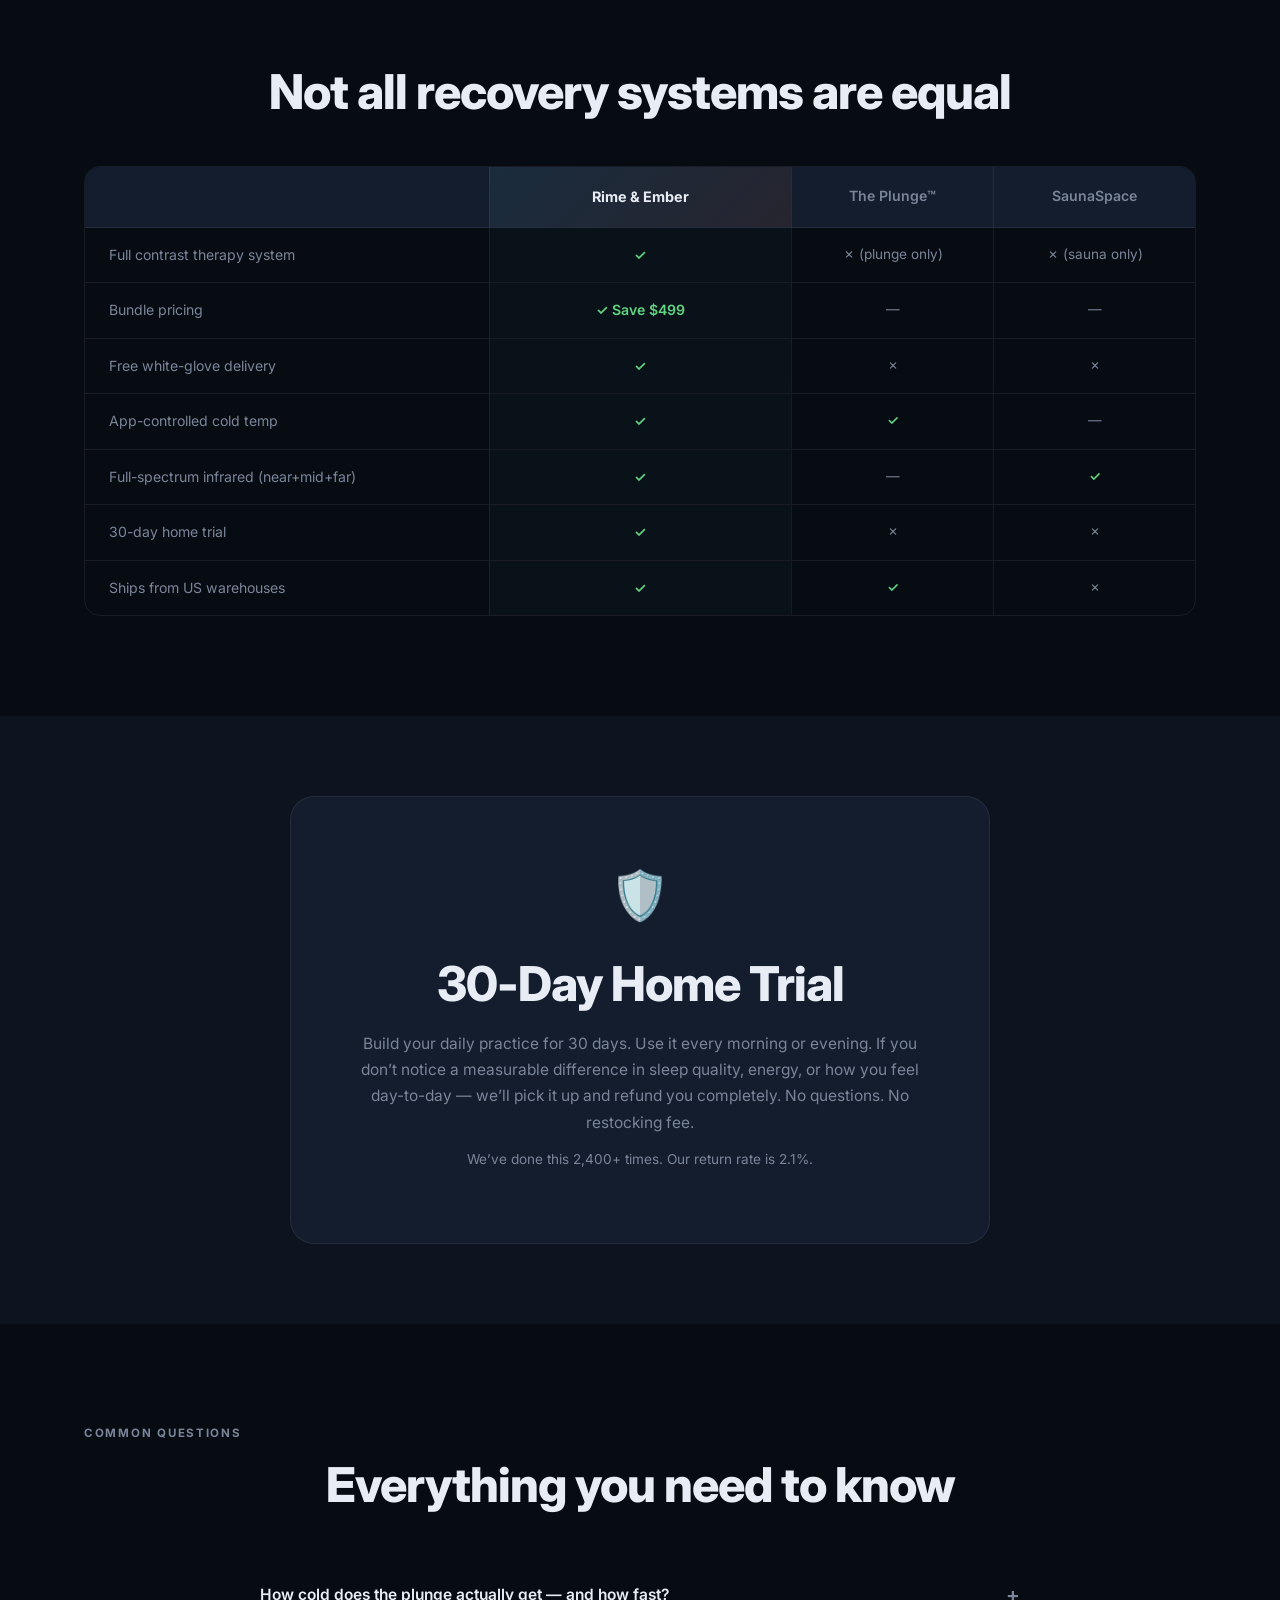
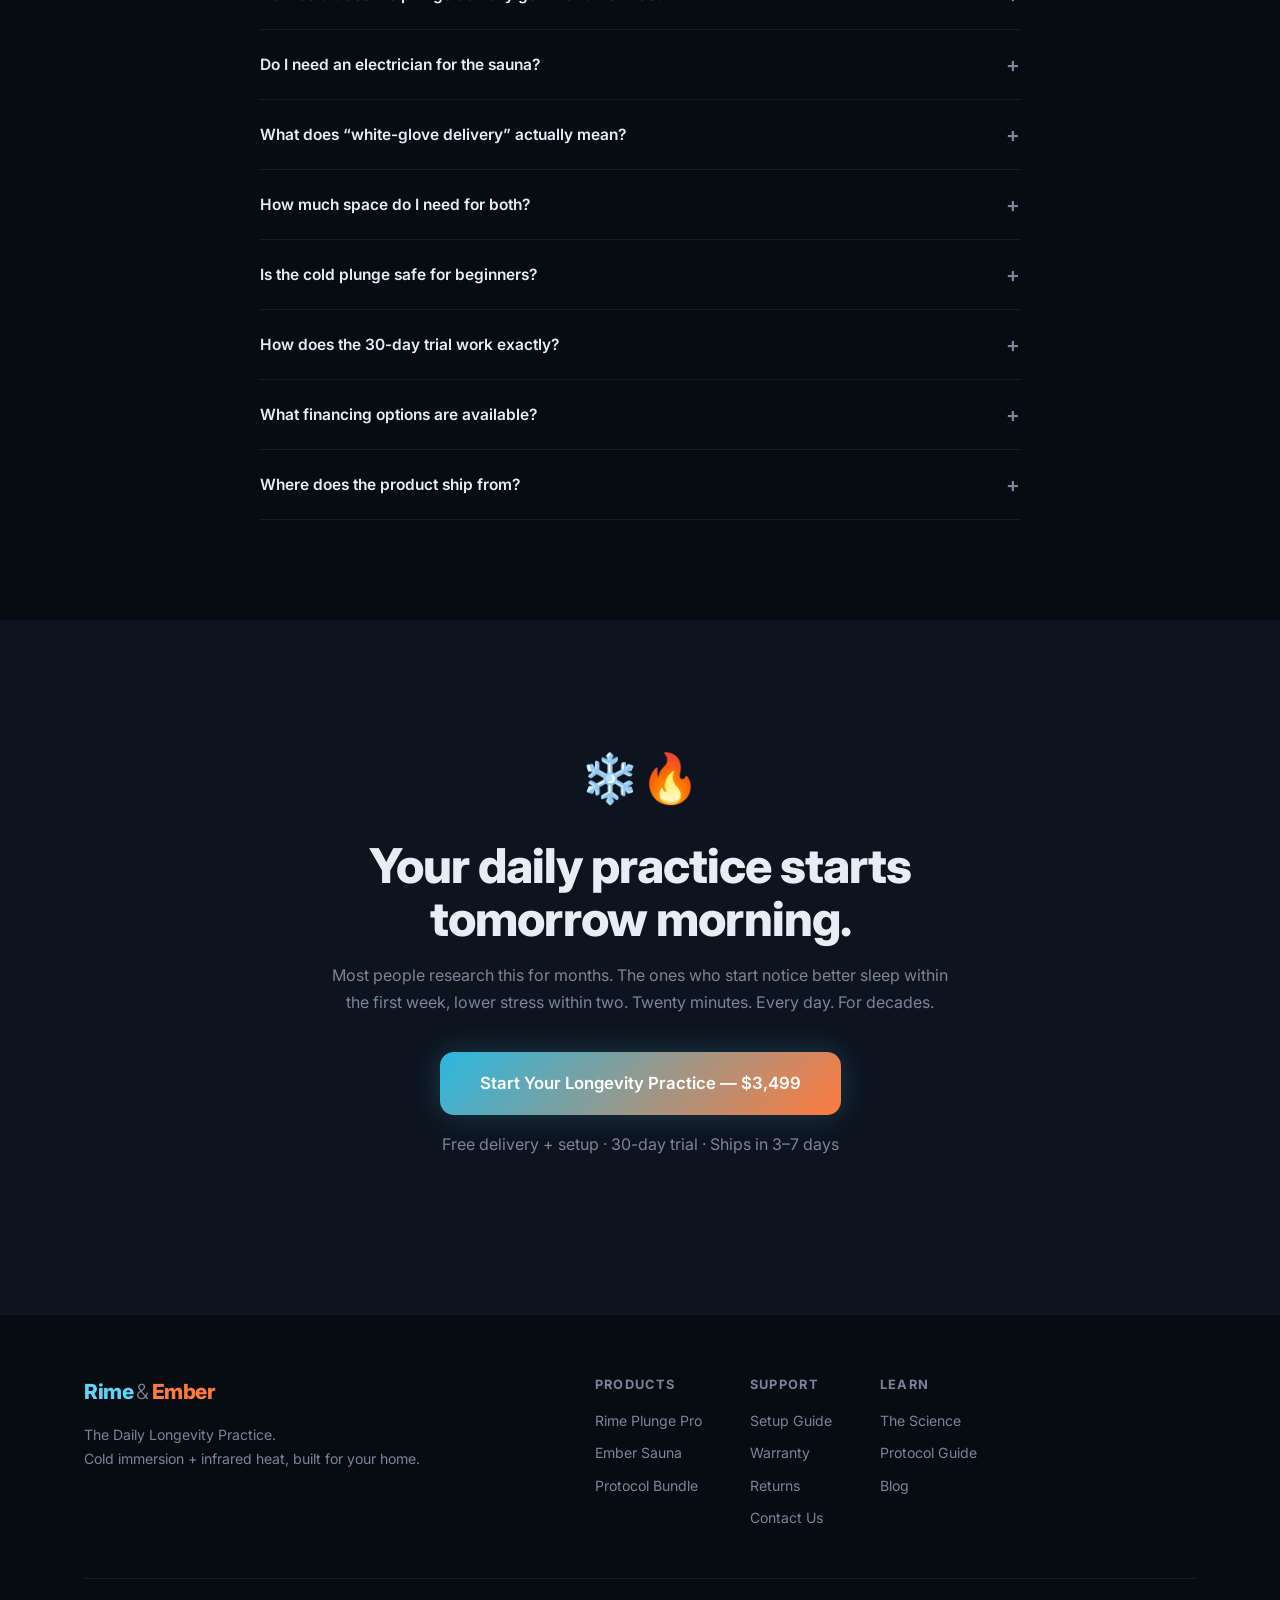
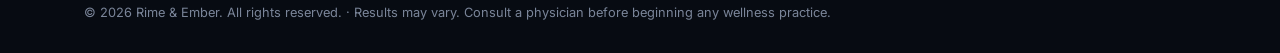
==== commit f5a7c9fa: "fix images + add scroll fragment animation - Replace deprecated source.unsplash.com URLs with picsum" ====
--- a/arctic-ember/index.html
+++ b/arctic-ember/index.html
@@ -60,18 +60,17 @@
     </div>
   </div>
 
-  <!-- Real product photos -->
   <div class="hero-visual reveal">
     <div class="hero-photo-grid">
       <div class="hero-photo-card ice-card">
-        <img src="https://source.unsplash.com/z0yKJXuKbSo/600x800" alt="Cold plunge immersion therapy" loading="lazy" />
+        <img src="https://picsum.photos/seed/rimeplunge/600/800" alt="Cold plunge immersion therapy" />
         <div class="photo-overlay">
           <span class="photo-temp">38°F</span>
           <span class="photo-label">Rime Plunge Pro</span>
         </div>
       </div>
       <div class="hero-photo-card ember-card">
-        <img src="https://source.unsplash.com/tFoltpVrIq4/600x800" alt="Infrared sauna relaxation" loading="lazy" />
+        <img src="https://picsum.photos/seed/embersauna/600/800" alt="Infrared sauna relaxation" />
         <div class="photo-overlay">
           <span class="photo-temp">140°F</span>
           <span class="photo-label">Ember Sauna</span>
@@ -85,26 +84,11 @@
 <section class="trust-bar">
   <div class="container">
     <div class="trust-items">
-      <div class="trust-item">
-        <span class="trust-icon">🧬</span>
-        <span>Backed by 40+ peer-reviewed studies</span>
-      </div>
-      <div class="trust-item">
-        <span class="trust-icon">⏳</span>
-        <span>Linked to 63% lower cardiac mortality</span>
-      </div>
-      <div class="trust-item">
-        <span class="trust-icon">🚚</span>
-        <span>Free white-glove US delivery</span>
-      </div>
-      <div class="trust-item">
-        <span class="trust-icon">🔄</span>
-        <span>30-day home trial</span>
-      </div>
-      <div class="trust-item">
-        <span class="trust-icon">⭐</span>
-        <span>4.9/5 from 2,400+ customers</span>
-      </div>
+      <div class="trust-item"><span class="trust-icon">🧬</span><span>Backed by 40+ peer-reviewed studies</span></div>
+      <div class="trust-item"><span class="trust-icon">⏳</span><span>Linked to 63% lower cardiac mortality</span></div>
+      <div class="trust-item"><span class="trust-icon">🚚</span><span>Free white-glove US delivery</span></div>
+      <div class="trust-item"><span class="trust-icon">🔄</span><span>30-day home trial</span></div>
+      <div class="trust-item"><span class="trust-icon">⭐</span><span>4.9/5 from 2,400+ customers</span></div>
     </div>
   </div>
 </section>
@@ -114,8 +98,7 @@
   <div class="container">
     <div class="section-label reveal">THE RESEARCH</div>
     <h2 class="reveal">Why This Practice Extends Healthspan</h2>
-    <p class="section-sub reveal">Hot-cold contrast isn't a trend. Nordic and Finnish cultures have practiced it for centuries. Now 40+ peer-reviewed studies explain exactly why it works — and what it adds to your life.</p>
-
+    <p class="section-sub reveal">Hot-cold contrast isn’t a trend. Nordic and Finnish cultures have practiced it for centuries. Now 40+ peer-reviewed studies explain exactly why it works — and what it adds to your life.</p>
     <div class="protocol-flow reveal">
       <div class="protocol-step ice-step">
         <div class="step-icon">❄️</div>
@@ -141,14 +124,13 @@
         <div class="step-benefit result-benefit">↑ Sleep · ↑ Longevity · ↓ Mortality Risk</div>
       </div>
     </div>
-
     <div class="research-quotes reveal">
       <div class="research-quote">
-        <p>"Cold water immersion significantly increases norepinephrine by 200–300% and dopamine by 250%. The effects last for hours."</p>
+        <p>“Cold water immersion significantly increases norepinephrine by 200–300% and dopamine by 250%. The effects last for hours.”</p>
         <cite>— Søberg et al., Cell Reports Medicine, 2021</cite>
       </div>
       <div class="research-quote">
-        <p>"Regular sauna use is associated with a 63% lower risk of sudden cardiac death and significantly reduced all-cause mortality."</p>
+        <p>“Regular sauna use is associated with a 63% lower risk of sudden cardiac death and significantly reduced all-cause mortality.”</p>
         <cite>— Laukkanen et al., JAMA Internal Medicine, 2015</cite>
       </div>
     </div>
@@ -159,7 +141,7 @@
 <section class="problem-section">
   <div class="container">
     <div class="section-label reveal">WHY RECOVERY FAILS</div>
-    <h2 class="reveal">You're living well.<br />Your biology is quietly falling behind.</h2>
+    <h2 class="reveal">You’re living well.<br />Your biology is quietly falling behind.</h2>
     <div class="problems-grid reveal">
       <div class="problem-card">
         <div class="problem-icon">😴</div>
@@ -179,11 +161,11 @@
       <div class="problem-card">
         <div class="problem-icon">🧠</div>
         <h4>Mental Sharpness &amp; Drive</h4>
-        <p>Cold immersion triggers a 250% dopamine increase lasting hours. Sauna raises BDNF — the brain's growth factor. Together they're neurologically active.</p>
+        <p>Cold immersion triggers a 250% dopamine increase lasting hours. Sauna raises BDNF — the brain’s growth factor. Together they’re neurologically active.</p>
       </div>
     </div>
     <div class="problem-cta reveal">
-      <p>This isn't about looking better after a workout. It's about adding quality years to your life — 20 minutes a day.</p>
+      <p>This isn’t about looking better after a workout. It’s about adding quality years to your life — 20 minutes a day.</p>
     </div>
   </div>
 </section>
@@ -194,11 +176,10 @@
     <div class="section-label reveal">THE DAILY PRACTICE</div>
     <h2 class="reveal">Two Products. One Daily Ritual.</h2>
 
-    <!-- Rime Plunge Pro -->
     <div class="product-card reveal" id="plunge">
       <div class="product-visual plunge-visual">
         <div class="product-photo-wrap">
-          <img src="https://source.unsplash.com/6tHrEipuBOQ/800x640" alt="Rime Plunge Pro cold immersion tub" loading="lazy" class="product-photo" />
+          <img src="https://picsum.photos/seed/coldbath/800/640" alt="Rime Plunge Pro cold immersion tub" class="product-photo" />
           <div class="product-photo-badge ice-photo-badge">❄️ 38°F</div>
         </div>
         <div class="product-badge ice-badge">COLD IMMERSION</div>
@@ -225,11 +206,10 @@
       </div>
     </div>
 
-    <!-- Ember Sauna -->
     <div class="product-card product-card-reverse reveal" id="sauna">
       <div class="product-visual sauna-visual">
         <div class="product-photo-wrap">
-          <img src="https://source.unsplash.com/Q53NnXlCTsY/800x640" alt="Ember infrared sauna cabin" loading="lazy" class="product-photo" />
+          <img src="https://picsum.photos/seed/infraredsauna/800/640" alt="Ember infrared sauna cabin" class="product-photo" />
           <div class="product-photo-badge ember-photo-badge">🔥 140°F</div>
         </div>
         <div class="product-badge ember-badge">INFRARED HEAT</div>
@@ -266,62 +246,37 @@
       <div class="section-label">THE LONGEVITY BUNDLE</div>
       <h2>Rime Plunge Pro + Ember Sauna</h2>
       <p class="bundle-sub">Everything you need to build a daily longevity practice at home. Cold + heat, sequenced for maximum physiological impact. Delivered together, installed same day.</p>
-
       <div class="bundle-includes">
         <div class="bundle-item">
           <div class="bi-icon ice-bg">❄️</div>
-          <div class="bi-info">
-            <strong>Rime Plunge Pro</strong>
-            <span>Chilled cold plunge with app control</span>
-          </div>
+          <div class="bi-info"><strong>Rime Plunge Pro</strong><span>Chilled cold plunge with app control</span></div>
           <div class="bi-price">$1,499</div>
         </div>
         <div class="bundle-plus">+</div>
         <div class="bundle-item">
           <div class="bi-icon ember-bg">🔥</div>
-          <div class="bi-info">
-            <strong>Ember Sauna</strong>
-            <span>Full-spectrum 2-person infrared sauna</span>
-          </div>
+          <div class="bi-info"><strong>Ember Sauna</strong><span>Full-spectrum 2-person infrared sauna</span></div>
           <div class="bi-price">$2,499</div>
         </div>
         <div class="bundle-plus">+</div>
         <div class="bundle-item bonus-item">
           <div class="bi-icon bonus-bg">🎁</div>
-          <div class="bi-info">
-            <strong>Longevity Guide + App Access</strong>
-            <span>12-week daily practice protocol, session tracking, expert support</span>
-          </div>
+          <div class="bi-info"><strong>Longevity Guide + App Access</strong><span>12-week daily practice protocol, session tracking, expert support</span></div>
           <div class="bi-price">FREE</div>
         </div>
       </div>
-
       <div class="bundle-pricing">
         <div class="bundle-total-was">Separate: $3,998</div>
         <div class="bundle-total">$3,499</div>
         <div class="bundle-save">You save $499</div>
       </div>
-
       <a href="#" class="btn btn-primary btn-large pulse-btn">Start Your Longevity Practice — $3,499</a>
       <p class="bundle-note">Free white-glove delivery + same-day setup · 30-day home trial · Financing available from $97/mo</p>
-
       <div class="bundle-guarantees">
-        <div class="guarantee-item">
-          <span class="g-icon">🛡️</span>
-          <span>30-Day Home Trial</span>
-        </div>
-        <div class="guarantee-item">
-          <span class="g-icon">🚚</span>
-          <span>Free White-Glove Setup</span>
-        </div>
-        <div class="guarantee-item">
-          <span class="g-icon">🔧</span>
-          <span>2–5 Year Warranties</span>
-        </div>
-        <div class="guarantee-item">
-          <span class="g-icon">💬</span>
-          <span>Lifetime Support</span>
-        </div>
+        <div class="guarantee-item"><span class="g-icon">🛡️</span><span>30-Day Home Trial</span></div>
+        <div class="guarantee-item"><span class="g-icon">🚚</span><span>Free White-Glove Setup</span></div>
+        <div class="guarantee-item"><span class="g-icon">🔧</span><span>2–5 Year Warranties</span></div>
+        <div class="guarantee-item"><span class="g-icon">💬</span><span>Lifetime Support</span></div>
       </div>
     </div>
   </div>
@@ -335,68 +290,50 @@
     <div class="testimonials-grid reveal">
       <div class="testimonial-card">
         <div class="stars">★★★★★</div>
-        <p>"I've used cold plunge facilities at two different NFL training camps. This matches that experience exactly — and I'm doing it in my garage at 6am. Game changer."</p>
+        <p>“I’ve used cold plunge facilities at two different NFL training camps. This matches that experience exactly — and I’m doing it in my garage at 6am. Game changer.”</p>
         <div class="testimonial-author">
           <div class="author-avatar" style="background: linear-gradient(135deg, #60D4F4, #2AB8E0);">DM</div>
-          <div>
-            <strong>Derek M.</strong>
-            <span>Former D1 athlete, Austin TX</span>
-          </div>
-        </div>
-      </div>
-      <div class="testimonial-card">
-        <div class="stars">★★★★★</div>
-        <p>"My sleep scores in Oura went from 72 avg to 88 avg in the first 3 weeks. I do 15 min sauna then plunge every evening. I've tried everything — this is the only thing that moved the needle that fast."</p>
+          <div><strong>Derek M.</strong><span>Former D1 athlete, Austin TX</span></div>
+        </div>
+      </div>
+      <div class="testimonial-card">
+        <div class="stars">★★★★★</div>
+        <p>“My sleep scores in Oura went from 72 avg to 88 avg in the first 3 weeks. I do 15 min sauna then plunge every evening. I’ve tried everything — this is the only thing that moved the needle that fast.”</p>
         <div class="testimonial-author">
           <div class="author-avatar" style="background: linear-gradient(135deg, #FF7A3D, #E55A1C);">SR</div>
-          <div>
-            <strong>Sarah R.</strong>
-            <span>Biotech founder, San Francisco</span>
-          </div>
-        </div>
-      </div>
-      <div class="testimonial-card">
-        <div class="stars">★★★★★</div>
-        <p>"The bundle setup was incredibly smooth — two guys showed up, placed everything, walked me through the app. Was running my first session by that afternoon. The sauna hits 140° in 12 minutes."</p>
+          <div><strong>Sarah R.</strong><span>Biotech founder, San Francisco</span></div>
+        </div>
+      </div>
+      <div class="testimonial-card">
+        <div class="stars">★★★★★</div>
+        <p>“The bundle setup was incredibly smooth — two guys showed up, placed everything, walked me through the app. Was running my first session by that afternoon. The sauna hits 140° in 12 minutes.”</p>
         <div class="testimonial-author">
           <div class="author-avatar" style="background: linear-gradient(135deg, #60D4F4, #FF7A3D);">JT</div>
-          <div>
-            <strong>James T.</strong>
-            <span>CrossFit coach, Denver CO</span>
-          </div>
-        </div>
-      </div>
-      <div class="testimonial-card">
-        <div class="stars">★★★★★</div>
-        <p>"I was skeptical about the cold plunge but now it's the first thing I do after lifting. The inflammation in my knees — something I've dealt with for 5 years — is genuinely reduced. My PT was shocked."</p>
+          <div><strong>James T.</strong><span>CrossFit coach, Denver CO</span></div>
+        </div>
+      </div>
+      <div class="testimonial-card">
+        <div class="stars">★★★★★</div>
+        <p>“I was skeptical about the cold plunge but now it’s the first thing I do after lifting. The inflammation in my knees — something I’ve dealt with for 5 years — is genuinely reduced. My PT was shocked.”</p>
         <div class="testimonial-author">
           <div class="author-avatar" style="background: linear-gradient(135deg, #2AB8E0, #0066CC);">KL</div>
-          <div>
-            <strong>Kevin L.</strong>
-            <span>Strength coach, Chicago IL</span>
-          </div>
-        </div>
-      </div>
-      <div class="testimonial-card">
-        <div class="stars">★★★★★</div>
-        <p>"I spent 3 months researching before buying. Rime &amp; Ember had the most honest specs, replied to every question within 2 hours, and the product exceeded expectations. The cedar smell alone was worth it."</p>
+          <div><strong>Kevin L.</strong><span>Strength coach, Chicago IL</span></div>
+        </div>
+      </div>
+      <div class="testimonial-card">
+        <div class="stars">★★★★★</div>
+        <p>“I spent 3 months researching before buying. Rime &amp; Ember had the most honest specs, replied to every question within 2 hours, and the product exceeded expectations. The cedar smell alone was worth it.”</p>
         <div class="testimonial-author">
           <div class="author-avatar" style="background: linear-gradient(135deg, #FF7A3D, #CC4400);">MH</div>
-          <div>
-            <strong>Michelle H.</strong>
-            <span>ER physician, Portland OR</span>
-          </div>
-        </div>
-      </div>
-      <div class="testimonial-card">
-        <div class="stars">★★★★★</div>
-        <p>"I've had the Plunge and a traditional sauna for years. Switched to this system after my business partner got the bundle — the infrared is genuinely different. More heat with less effort. I'm a convert."</p>
+          <div><strong>Michelle H.</strong><span>ER physician, Portland OR</span></div>
+        </div>
+      </div>
+      <div class="testimonial-card">
+        <div class="stars">★★★★★</div>
+        <p>“I’ve had the Plunge and a traditional sauna for years. Switched to this system after my business partner got the bundle — the infrared is genuinely different. More heat with less effort. I’m a convert.”</p>
         <div class="testimonial-author">
           <div class="author-avatar" style="background: linear-gradient(135deg, #60D4F4, #004499);">RK</div>
-          <div>
-            <strong>Ryan K.</strong>
-            <span>Real estate investor, Miami FL</span>
-          </div>
+          <div><strong>Ryan K.</strong><span>Real estate investor, Miami FL</span></div>
         </div>
       </div>
     </div>
@@ -409,24 +346,12 @@
     <div class="section-label reveal">THE EXPERIENCE</div>
     <h2 class="reveal">See it in action</h2>
     <div class="gallery-grid reveal">
-      <div class="gallery-item">
-        <img src="https://source.unsplash.com/r40lp9uoGnA/600x450" alt="Hot sauna stones with steam" loading="lazy" />
-      </div>
-      <div class="gallery-item">
-        <img src="https://source.unsplash.com/0c2rYMKE7ow/600x450" alt="Steamy infrared sauna interior" loading="lazy" />
-      </div>
-      <div class="gallery-item">
-        <img src="https://source.unsplash.com/FXxIILK7QnI/600x450" alt="Cedar wood sauna bench detail" loading="lazy" />
-      </div>
-      <div class="gallery-item">
-        <img src="https://source.unsplash.com/IsA_Ihx0sYo/600x450" alt="Sauna heater with hot stones" loading="lazy" />
-      </div>
-      <div class="gallery-item">
-        <img src="https://source.unsplash.com/xY6H6qv6HmI/600x450" alt="Outdoor sauna with nature view" loading="lazy" />
-      </div>
-      <div class="gallery-item">
-        <img src="https://source.unsplash.com/0bnvC-WjA-A/600x450" alt="People relaxing in sauna" loading="lazy" />
-      </div>
+      <div class="gallery-item"><img src="https://picsum.photos/seed/saunastone1/600/450" alt="Hot sauna stones with steam" /></div>
+      <div class="gallery-item"><img src="https://picsum.photos/seed/steamroom2/600/450" alt="Steamy infrared sauna interior" /></div>
+      <div class="gallery-item"><img src="https://picsum.photos/seed/cedarwood3/600/450" alt="Cedar wood sauna bench detail" /></div>
+      <div class="gallery-item"><img src="https://picsum.photos/seed/heatstone4/600/450" alt="Sauna heater with hot stones" /></div>
+      <div class="gallery-item"><img src="https://picsum.photos/seed/saunaview5/600/450" alt="Outdoor sauna with nature view" /></div>
+      <div class="gallery-item"><img src="https://picsum.photos/seed/wellness6/600/450" alt="People relaxing in sauna" /></div>
     </div>
   </div>
 </section>
@@ -443,48 +368,13 @@
         <div class="ch-comp">The Plunge™</div>
         <div class="ch-comp">SaunaSpace</div>
       </div>
-      <div class="compare-row">
-        <div class="cr-feature">Full contrast therapy system</div>
-        <div class="cr-us cr-yes">✓</div>
-        <div class="cr-comp cr-no">✗ (plunge only)</div>
-        <div class="cr-comp cr-no">✗ (sauna only)</div>
-      </div>
-      <div class="compare-row">
-        <div class="cr-feature">Bundle pricing</div>
-        <div class="cr-us cr-yes">✓ Save $499</div>
-        <div class="cr-comp cr-no">—</div>
-        <div class="cr-comp cr-no">—</div>
-      </div>
-      <div class="compare-row">
-        <div class="cr-feature">Free white-glove delivery</div>
-        <div class="cr-us cr-yes">✓</div>
-        <div class="cr-comp cr-no">✗</div>
-        <div class="cr-comp cr-no">✗</div>
-      </div>
-      <div class="compare-row">
-        <div class="cr-feature">App-controlled cold temp</div>
-        <div class="cr-us cr-yes">✓</div>
-        <div class="cr-comp cr-yes">✓</div>
-        <div class="cr-comp cr-no">—</div>
-      </div>
-      <div class="compare-row">
-        <div class="cr-feature">Full-spectrum infrared (near+mid+far)</div>
-        <div class="cr-us cr-yes">✓</div>
-        <div class="cr-comp cr-no">—</div>
-        <div class="cr-comp cr-yes">✓</div>
-      </div>
-      <div class="compare-row">
-        <div class="cr-feature">30-day home trial</div>
-        <div class="cr-us cr-yes">✓</div>
-        <div class="cr-comp cr-no">✗</div>
-        <div class="cr-comp cr-no">✗</div>
-      </div>
-      <div class="compare-row">
-        <div class="cr-feature">Ships from US warehouses</div>
-        <div class="cr-us cr-yes">✓</div>
-        <div class="cr-comp cr-yes">✓</div>
-        <div class="cr-comp cr-no">✗</div>
-      </div>
+      <div class="compare-row"><div class="cr-feature">Full contrast therapy system</div><div class="cr-us cr-yes">✓</div><div class="cr-comp cr-no">✗ (plunge only)</div><div class="cr-comp cr-no">✗ (sauna only)</div></div>
+      <div class="compare-row"><div class="cr-feature">Bundle pricing</div><div class="cr-us cr-yes">✓ Save $499</div><div class="cr-comp cr-no">—</div><div class="cr-comp cr-no">—</div></div>
+      <div class="compare-row"><div class="cr-feature">Free white-glove delivery</div><div class="cr-us cr-yes">✓</div><div class="cr-comp cr-no">✗</div><div class="cr-comp cr-no">✗</div></div>
+      <div class="compare-row"><div class="cr-feature">App-controlled cold temp</div><div class="cr-us cr-yes">✓</div><div class="cr-comp cr-yes">✓</div><div class="cr-comp cr-no">—</div></div>
+      <div class="compare-row"><div class="cr-feature">Full-spectrum infrared (near+mid+far)</div><div class="cr-us cr-yes">✓</div><div class="cr-comp cr-no">—</div><div class="cr-comp cr-yes">✓</div></div>
+      <div class="compare-row"><div class="cr-feature">30-day home trial</div><div class="cr-us cr-yes">✓</div><div class="cr-comp cr-no">✗</div><div class="cr-comp cr-no">✗</div></div>
+      <div class="compare-row"><div class="cr-feature">Ships from US warehouses</div><div class="cr-us cr-yes">✓</div><div class="cr-comp cr-yes">✓</div><div class="cr-comp cr-no">✗</div></div>
     </div>
   </div>
 </section>
@@ -495,8 +385,8 @@
     <div class="guarantee-card reveal">
       <div class="guarantee-icon pulse-glow">🛡️</div>
       <h2>30-Day Home Trial</h2>
-      <p>Build your daily practice for 30 days. Use it every morning or evening. If you don't notice a measurable difference in sleep quality, energy, or how you feel day-to-day — we'll pick it up and refund you completely. No questions. No restocking fee.</p>
-      <p class="guarantee-fine">We've done this 2,400+ times. Our return rate is 2.1%.</p>
+      <p>Build your daily practice for 30 days. Use it every morning or evening. If you don’t notice a measurable difference in sleep quality, energy, or how you feel day-to-day — we’ll pick it up and refund you completely. No questions. No restocking fee.</p>
+      <p class="guarantee-fine">We’ve done this 2,400+ times. Our return rate is 2.1%.</p>
     </div>
   </div>
 </section>
@@ -509,35 +399,35 @@
     <div class="faq-list reveal">
       <div class="faq-item">
         <button class="faq-q">How cold does the plunge actually get — and how fast?<span class="faq-arrow">+</span></button>
-        <div class="faq-a">The Rime Plunge Pro chills down to 38°F (3.3°C). From room temperature water, it reaches 50°F in about 2 hours, 38°F in 4–5 hours. Most customers pre-cool overnight and it holds temperature for 72+ hours with the insulated cover. You're not waiting around — you set it and it's ready when you are.</div>
+        <div class="faq-a">The Rime Plunge Pro chills down to 38°F (3.3°C). From room temperature water, it reaches 50°F in about 2 hours, 38°F in 4–5 hours. Most customers pre-cool overnight and it holds temperature for 72+ hours with the insulated cover.</div>
       </div>
       <div class="faq-item">
         <button class="faq-q">Do I need an electrician for the sauna?<span class="faq-arrow">+</span></button>
-        <div class="faq-a">No. The Ember Sauna runs on a standard 120V outlet (same as any appliance). Plug it in, turn it on, and you're at temperature in 15 minutes. No dedicated circuit, no electrical work, no contractor. The only requirement is a flat surface with about 5×4 feet of space.</div>
-      </div>
-      <div class="faq-item">
-        <button class="faq-q">What does "white-glove delivery" actually mean?<span class="faq-arrow">+</span></button>
-        <div class="faq-a">A two-person team delivers to your room of choice, unpacks, assembles, fills (for the plunge), and walks you through first use. They take all packaging with them. This is included in the bundle price — not an upsell. Typical setup takes about 90 minutes total.</div>
+        <div class="faq-a">No. The Ember Sauna runs on a standard 120V outlet. Plug it in, turn it on, and you’re at temperature in 15 minutes. No dedicated circuit, no electrical work, no contractor.</div>
+      </div>
+      <div class="faq-item">
+        <button class="faq-q">What does “white-glove delivery” actually mean?<span class="faq-arrow">+</span></button>
+        <div class="faq-a">A two-person team delivers to your room of choice, unpacks, assembles, fills (for the plunge), and walks you through first use. They take all packaging with them. Included in the bundle price — not an upsell.</div>
       </div>
       <div class="faq-item">
         <button class="faq-q">How much space do I need for both?<span class="faq-arrow">+</span></button>
-        <div class="faq-a">The Rime Plunge Pro footprint is 54"L × 32"W. The Ember Sauna is 47"W × 39"D × 75"H. Most customers put both in a garage, basement, or covered patio. The sauna can go indoors (just needs good ventilation). The plunge works indoor or outdoor.</div>
+        <div class="faq-a">The Rime Plunge Pro footprint is 54"L × 32"W. The Ember Sauna is 47"W × 39"D × 75"H. Most customers put both in a garage, basement, or covered patio.</div>
       </div>
       <div class="faq-item">
         <button class="faq-q">Is the cold plunge safe for beginners?<span class="faq-arrow">+</span></button>
-        <div class="faq-a">Yes — and the Protocol Guide walks you through it step by step. We recommend starting at 55–60°F for 1–2 minutes and working down gradually over 2–3 weeks. The app lets you set a target temperature so you can progress safely. Consult your physician if you have cardiovascular conditions.</div>
+        <div class="faq-a">Yes — and the Protocol Guide walks you through it step by step. Start at 55–60°F for 1–2 minutes and work down gradually over 2–3 weeks. Consult your physician if you have cardiovascular conditions.</div>
       </div>
       <div class="faq-item">
         <button class="faq-q">How does the 30-day trial work exactly?<span class="faq-arrow">+</span></button>
-        <div class="faq-a">You have 30 days from delivery to decide. If you want to return, email us — we'll schedule a pickup (we cover the cost), drain the plunge, and issue a full refund within 5 business days. The only ask: use it honestly. If you do the protocol 3x/week for 30 days and aren't satisfied, we want to know why.</div>
+        <div class="faq-a">You have 30 days from delivery to decide. If you want to return, email us — we’ll schedule a pickup (we cover the cost), drain the plunge, and issue a full refund within 5 business days.</div>
       </div>
       <div class="faq-item">
         <button class="faq-q">What financing options are available?<span class="faq-arrow">+</span></button>
-        <div class="faq-a">The bundle is available from $97/month through our financing partner (subject to approval, 0% APR for 24 months for qualified buyers). Individual units start from $47/month. Select "Financing" at checkout to see your options instantly — no hard credit pull to check your rate.</div>
+        <div class="faq-a">The bundle is available from $97/month (0% APR for 24 months for qualified buyers). Select “Financing” at checkout to see your options instantly — no hard credit pull to check your rate.</div>
       </div>
       <div class="faq-item">
         <button class="faq-q">Where does the product ship from?<span class="faq-arrow">+</span></button>
-        <div class="faq-a">All orders ship from US distribution warehouses. Delivery is 3–7 business days to most of the continental US. We don't ship from overseas — which means no customs delays, no unpredictable lead times, and standard warranty coverage from day one.</div>
+        <div class="faq-a">All orders ship from US distribution warehouses. Delivery is 3–7 business days to most of the continental US. No customs delays, no unpredictable lead times.</div>
       </div>
     </div>
   </div>
@@ -561,9 +451,7 @@
   <div class="container">
     <div class="footer-inner">
       <div class="footer-brand">
-        <div class="nav-logo">
-          <span class="logo-ice">Rime</span><span class="logo-amp">&amp;</span><span class="logo-ember">Ember</span>
-        </div>
+        <div class="nav-logo"><span class="logo-ice">Rime</span><span class="logo-amp">&amp;</span><span class="logo-ember">Ember</span></div>
         <p>The Daily Longevity Practice.<br />Cold immersion + infrared heat, built for your home.</p>
       </div>
       <div class="footer-links">
--- a/arctic-ember/styles.css
+++ b/arctic-ember/styles.css
@@ -19,9 +19,7 @@
 }
 
 * { margin: 0; padding: 0; box-sizing: border-box; }
-
 html { scroll-behavior: smooth; }
-
 body {
   background: var(--dark);
   color: var(--text);
@@ -30,20 +28,11 @@
   line-height: 1.6;
   overflow-x: hidden;
 }
-
-.container {
-  max-width: 1160px;
-  margin: 0 auto;
-  padding: 0 24px;
-}
+.container { max-width: 1160px; margin: 0 auto; padding: 0 24px; }
 
 /* === NAV === */
 #navbar {
-  position: fixed;
-  top: 0;
-  left: 0;
-  right: 0;
-  z-index: 100;
+  position: fixed; top: 0; left: 0; right: 0; z-index: 100;
   background: transparent;
   transition: background 0.3s, backdrop-filter 0.3s;
 }
@@ -53,12 +42,8 @@
   border-bottom: 1px solid var(--border);
 }
 .nav-inner {
-  max-width: 1160px;
-  margin: 0 auto;
-  padding: 20px 24px;
-  display: flex;
-  align-items: center;
-  gap: 32px;
+  max-width: 1160px; margin: 0 auto; padding: 20px 24px;
+  display: flex; align-items: center; gap: 32px;
 }
 .nav-logo { font-size: 1.3rem; font-weight: 800; letter-spacing: -0.5px; }
 .logo-ice { color: var(--ice); }
@@ -74,70 +59,30 @@
 
 /* === BUTTONS === */
 .btn {
-  display: inline-block;
-  padding: 14px 28px;
-  border-radius: 10px;
-  font-weight: 600;
-  font-size: 0.95rem;
-  text-decoration: none;
-  cursor: pointer;
-  transition: all 0.2s;
-  border: none;
+  display: inline-block; padding: 14px 28px; border-radius: 10px;
+  font-weight: 600; font-size: 0.95rem; text-decoration: none;
+  cursor: pointer; transition: all 0.2s; border: none;
 }
 .btn-primary {
   background: linear-gradient(135deg, var(--ice-dark), var(--ember));
-  color: #fff;
-  box-shadow: 0 0 30px rgba(96,212,244,0.2);
-}
-.btn-primary:hover {
-  transform: translateY(-2px);
-  box-shadow: 0 8px 30px rgba(96,212,244,0.35);
-}
-.btn-nav {
-  background: linear-gradient(135deg, var(--ice-dark), var(--ember));
-  color: #fff;
-  padding: 10px 20px;
-  font-size: 0.85rem;
-}
-.btn-ghost {
-  background: transparent;
-  color: var(--muted);
-  border: 1px solid var(--border);
-}
+  color: #fff; box-shadow: 0 0 30px rgba(96,212,244,0.2);
+}
+.btn-primary:hover { transform: translateY(-2px); box-shadow: 0 8px 30px rgba(96,212,244,0.35); }
+.btn-nav { background: linear-gradient(135deg, var(--ice-dark), var(--ember)); color: #fff; padding: 10px 20px; font-size: 0.85rem; }
+.btn-ghost { background: transparent; color: var(--muted); border: 1px solid var(--border); }
 .btn-ghost:hover { color: var(--text); border-color: rgba(255,255,255,0.2); }
 .btn-ghost-small {
-  display: block;
-  width: max-content;
-  background: transparent;
-  color: var(--muted);
-  font-size: 0.85rem;
-  padding: 8px 0;
-  text-decoration: underline;
-  font-weight: 400;
-  cursor: pointer;
+  display: block; width: max-content; background: transparent;
+  color: var(--muted); font-size: 0.85rem; padding: 8px 0;
+  text-decoration: underline; font-weight: 400; cursor: pointer;
 }
 .btn-ghost-small:hover { color: var(--text); }
-.btn-ice {
-  background: linear-gradient(135deg, var(--ice-dark), #0088BB);
-  color: #fff;
-  width: 100%;
-  text-align: center;
-  margin-bottom: 10px;
-}
+.btn-ice { background: linear-gradient(135deg, var(--ice-dark), #0088BB); color: #fff; width: 100%; text-align: center; margin-bottom: 10px; }
 .btn-ice:hover { transform: translateY(-2px); box-shadow: 0 8px 24px rgba(96,212,244,0.3); }
-.btn-ember {
-  background: linear-gradient(135deg, var(--ember), var(--ember-dark));
-  color: #fff;
-  width: 100%;
-  text-align: center;
-  margin-bottom: 10px;
-}
+.btn-ember { background: linear-gradient(135deg, var(--ember), var(--ember-dark)); color: #fff; width: 100%; text-align: center; margin-bottom: 10px; }
 .btn-ember:hover { transform: translateY(-2px); box-shadow: 0 8px 24px rgba(255,122,61,0.3); }
 .btn-large { padding: 18px 40px; font-size: 1.05rem; border-radius: 14px; }
-
-.pulse-btn {
-  animation: pulse-cta 2.5s ease-in-out infinite;
-}
+.pulse-btn { animation: pulse-cta 2.5s ease-in-out infinite; }
 @keyframes pulse-cta {
   0%, 100% { box-shadow: 0 0 20px rgba(96,212,244,0.2); }
   50% { box-shadow: 0 0 40px rgba(96,212,244,0.5), 0 0 60px rgba(255,122,61,0.2); }
@@ -149,227 +94,86 @@
 
 /* === HERO === */
 .hero {
-  min-height: 100vh;
-  display: flex;
-  flex-direction: column;
-  justify-content: center;
-  align-items: center;
-  padding: 120px 24px 80px;
-  position: relative;
-  overflow: hidden;
-  text-align: center;
+  min-height: 100vh; display: flex; flex-direction: column;
+  justify-content: center; align-items: center;
+  padding: 120px 24px 80px; position: relative; overflow: hidden; text-align: center;
 }
 .hero-bg { position: absolute; inset: 0; pointer-events: none; }
 .hero-bg-ice {
-  position: absolute;
-  top: -200px;
-  left: -200px;
-  width: 600px;
-  height: 600px;
+  position: absolute; top: -200px; left: -200px; width: 600px; height: 600px;
   background: radial-gradient(circle, rgba(96,212,244,0.12) 0%, transparent 70%);
-  border-radius: 50%;
-  animation: drift-ice 8s ease-in-out infinite;
+  border-radius: 50%; animation: drift-ice 8s ease-in-out infinite;
 }
 .hero-bg-ember {
-  position: absolute;
-  bottom: -200px;
-  right: -200px;
-  width: 600px;
-  height: 600px;
+  position: absolute; bottom: -200px; right: -200px; width: 600px; height: 600px;
   background: radial-gradient(circle, rgba(255,122,61,0.1) 0%, transparent 70%);
-  border-radius: 50%;
-  animation: drift-ember 10s ease-in-out infinite;
+  border-radius: 50%; animation: drift-ember 10s ease-in-out infinite;
 }
 @keyframes drift-ice { 0%,100% { transform: translate(0,0); } 50% { transform: translate(40px,-40px); } }
 @keyframes drift-ember { 0%,100% { transform: translate(0,0); } 50% { transform: translate(-40px,40px); } }
-
 .hero-content { position: relative; z-index: 2; max-width: 800px; margin: 0 auto; }
 .hero-badge {
-  display: inline-block;
-  padding: 6px 16px;
-  border-radius: 999px;
-  border: 1px solid var(--border);
-  background: var(--card);
-  font-size: 0.75rem;
-  font-weight: 600;
-  letter-spacing: 0.12em;
-  color: var(--muted);
-  text-transform: uppercase;
-  margin-bottom: 24px;
-}
-.hero h1 {
-  font-size: clamp(2.8rem, 6vw, 5rem);
-  font-weight: 800;
-  line-height: 1.05;
-  letter-spacing: -2px;
-  margin-bottom: 24px;
-}
+  display: inline-block; padding: 6px 16px; border-radius: 999px;
+  border: 1px solid var(--border); background: var(--card);
+  font-size: 0.75rem; font-weight: 600; letter-spacing: 0.12em;
+  color: var(--muted); text-transform: uppercase; margin-bottom: 24px;
+}
+.hero h1 { font-size: clamp(2.8rem, 6vw, 5rem); font-weight: 800; line-height: 1.05; letter-spacing: -2px; margin-bottom: 24px; }
 .gradient-text {
   background: linear-gradient(135deg, var(--ice) 0%, var(--ember) 100%);
-  -webkit-background-clip: text;
-  -webkit-text-fill-color: transparent;
-  background-clip: text;
-}
-.hero-sub {
-  font-size: 1.1rem;
-  color: var(--muted);
-  max-width: 600px;
-  margin: 0 auto 36px;
-  line-height: 1.7;
-}
+  -webkit-background-clip: text; -webkit-text-fill-color: transparent; background-clip: text;
+}
+.hero-sub { font-size: 1.1rem; color: var(--muted); max-width: 600px; margin: 0 auto 36px; line-height: 1.7; }
 .hero-ctas { display: flex; gap: 14px; justify-content: center; flex-wrap: wrap; margin-bottom: 48px; }
 .hero-proof {
-  display: flex;
-  gap: 0;
-  justify-content: center;
-  align-items: center;
-  border: 1px solid var(--border);
-  border-radius: var(--radius);
-  overflow: hidden;
-  max-width: 640px;
-  margin: 0 auto;
-}
-.proof-item {
-  flex: 1;
-  padding: 16px 12px;
-  display: flex;
-  flex-direction: column;
-  align-items: center;
-  gap: 4px;
-}
+  display: flex; gap: 0; justify-content: center; align-items: center;
+  border: 1px solid var(--border); border-radius: var(--radius);
+  overflow: hidden; max-width: 640px; margin: 0 auto;
+}
+.proof-item { flex: 1; padding: 16px 12px; display: flex; flex-direction: column; align-items: center; gap: 4px; }
 .proof-num { font-size: 1.2rem; font-weight: 700; color: var(--text); }
 .proof-label { font-size: 0.72rem; color: var(--muted); text-align: center; }
 .proof-divider { width: 1px; height: 40px; background: var(--border); flex-shrink: 0; }
-
-/* Hero visual */
 .hero-visual { position: relative; z-index: 2; margin-top: 60px; }
 
 /* === TRUST BAR === */
-.trust-bar {
-  background: var(--dark2);
-  border-top: 1px solid var(--border);
-  border-bottom: 1px solid var(--border);
-  padding: 20px 0;
-}
-.trust-items {
-  display: flex;
-  gap: 32px;
-  justify-content: center;
-  flex-wrap: wrap;
-  align-items: center;
-}
-.trust-item {
-  display: flex;
-  align-items: center;
-  gap: 8px;
-  font-size: 0.85rem;
-  color: var(--muted);
-  white-space: nowrap;
-}
+.trust-bar { background: var(--dark2); border-top: 1px solid var(--border); border-bottom: 1px solid var(--border); padding: 20px 0; }
+.trust-items { display: flex; gap: 32px; justify-content: center; flex-wrap: wrap; align-items: center; }
+.trust-item { display: flex; align-items: center; gap: 8px; font-size: 0.85rem; color: var(--muted); white-space: nowrap; }
 .trust-icon { font-size: 1.1rem; }
 
 /* === SECTIONS === */
-.section-label {
-  font-size: 0.72rem;
-  font-weight: 700;
-  letter-spacing: 0.15em;
-  text-transform: uppercase;
-  color: var(--muted);
-  margin-bottom: 16px;
-}
-h2 {
-  font-size: clamp(1.9rem, 4vw, 3rem);
-  font-weight: 800;
-  letter-spacing: -1px;
-  line-height: 1.1;
-  margin-bottom: 20px;
-}
-.section-sub {
-  font-size: 1.05rem;
-  color: var(--muted);
-  max-width: 600px;
-  margin: 0 auto 60px;
-}
+.section-label { font-size: 0.72rem; font-weight: 700; letter-spacing: 0.15em; text-transform: uppercase; color: var(--muted); margin-bottom: 16px; }
+h2 { font-size: clamp(1.9rem, 4vw, 3rem); font-weight: 800; letter-spacing: -1px; line-height: 1.1; margin-bottom: 20px; }
+.section-sub { font-size: 1.05rem; color: var(--muted); max-width: 600px; margin: 0 auto 60px; }
 
 /* === SCIENCE === */
-.science-section {
-  padding: 100px 0;
-  text-align: center;
-  background: var(--dark2);
-}
-.protocol-flow {
-  display: flex;
-  gap: 0;
-  align-items: stretch;
-  margin: 60px 0 50px;
-}
-.protocol-step {
-  flex: 1;
-  padding: 36px 28px;
-  border-radius: 0;
-  border: 1px solid var(--border);
-  text-align: left;
-  position: relative;
-}
+.science-section { padding: 100px 0; text-align: center; background: var(--dark2); }
+.protocol-flow { display: flex; gap: 0; align-items: stretch; margin: 60px 0 50px; }
+.protocol-step { flex: 1; padding: 36px 28px; border-radius: 0; border: 1px solid var(--border); text-align: left; position: relative; }
 .protocol-step:first-child { border-radius: var(--radius) 0 0 var(--radius); }
 .protocol-step:last-child { border-radius: 0 var(--radius) var(--radius) 0; }
 .ice-step { background: linear-gradient(135deg, rgba(96,212,244,0.07), var(--dark3)); border-color: rgba(96,212,244,0.2); }
 .ember-step { background: linear-gradient(135deg, rgba(255,122,61,0.07), var(--dark3)); border-color: rgba(255,122,61,0.2); }
 .result-step { background: linear-gradient(135deg, rgba(150,100,250,0.07), var(--dark3)); border-color: rgba(150,100,250,0.2); }
 .step-icon { font-size: 2rem; margin-bottom: 8px; }
-.step-num {
-  position: absolute;
-  top: 16px;
-  right: 20px;
-  font-size: 3rem;
-  font-weight: 900;
-  color: rgba(255,255,255,0.04);
-  line-height: 1;
-}
+.step-num { position: absolute; top: 16px; right: 20px; font-size: 3rem; font-weight: 900; color: rgba(255,255,255,0.04); line-height: 1; }
 .protocol-step h3 { font-size: 1.1rem; font-weight: 700; margin-bottom: 10px; }
 .protocol-step p { font-size: 0.9rem; color: var(--muted); line-height: 1.6; margin-bottom: 16px; }
-.step-benefit {
-  display: inline-block;
-  padding: 5px 12px;
-  border-radius: 999px;
-  font-size: 0.78rem;
-  font-weight: 600;
-}
+.step-benefit { display: inline-block; padding: 5px 12px; border-radius: 999px; font-size: 0.78rem; font-weight: 600; }
 .ice-benefit { background: rgba(96,212,244,0.12); color: var(--ice); }
 .ember-benefit { background: rgba(255,122,61,0.12); color: var(--ember); }
 .result-benefit { background: rgba(150,100,250,0.12); color: #B090FF; }
 .protocol-arrow { display: flex; align-items: center; font-size: 1.5rem; color: var(--muted); padding: 0 -1px; margin: 0 -2px; z-index: 1; }
-
-.research-quotes {
-  display: grid;
-  grid-template-columns: 1fr 1fr;
-  gap: 20px;
-}
-.research-quote {
-  background: var(--dark3);
-  border: 1px solid var(--border);
-  border-radius: var(--radius);
-  padding: 28px;
-  text-align: left;
-}
+.research-quotes { display: grid; grid-template-columns: 1fr 1fr; gap: 20px; }
+.research-quote { background: var(--dark3); border: 1px solid var(--border); border-radius: var(--radius); padding: 28px; text-align: left; }
 .research-quote p { font-size: 0.95rem; color: var(--text); line-height: 1.7; margin-bottom: 12px; font-style: italic; }
 .research-quote cite { font-size: 0.8rem; color: var(--muted); font-style: normal; }
 
 /* === PROBLEMS === */
 .problem-section { padding: 100px 0; text-align: center; }
-.problems-grid {
-  display: grid;
-  grid-template-columns: repeat(4, 1fr);
-  gap: 16px;
-  margin: 48px 0;
-}
-.problem-card {
-  background: var(--dark2);
-  border: 1px solid var(--border);
-  border-radius: var(--radius);
-  padding: 28px 22px;
-  text-align: left;
-}
+.problems-grid { display: grid; grid-template-columns: repeat(4, 1fr); gap: 16px; margin: 48px 0; }
+.problem-card { background: var(--dark2); border: 1px solid var(--border); border-radius: var(--radius); padding: 28px 22px; text-align: left; }
 .problem-icon { font-size: 2rem; margin-bottom: 14px; }
 .problem-card h4 { font-size: 1rem; font-weight: 700; margin-bottom: 10px; }
 .problem-card p { font-size: 0.88rem; color: var(--muted); line-height: 1.6; }
@@ -379,39 +183,18 @@
 .products-section { padding: 100px 0; background: var(--dark2); }
 .products-section h2 { text-align: center; margin-bottom: 64px; }
 .product-card {
-  display: grid;
-  grid-template-columns: 1fr 1fr;
-  gap: 60px;
-  align-items: center;
-  background: var(--dark3);
-  border: 1px solid var(--border);
-  border-radius: var(--radius-lg);
-  padding: 60px;
-  margin-bottom: 40px;
+  display: grid; grid-template-columns: 1fr 1fr; gap: 60px; align-items: center;
+  background: var(--dark3); border: 1px solid var(--border);
+  border-radius: var(--radius-lg); padding: 60px; margin-bottom: 40px;
 }
 .product-card-reverse { direction: rtl; }
 .product-card-reverse > * { direction: ltr; }
-.product-visual {
-  display: flex;
-  flex-direction: column;
-  align-items: center;
-  gap: 20px;
-  position: relative;
-}
+.product-visual { display: flex; flex-direction: column; align-items: center; gap: 20px; position: relative; }
 .plunge-visual { background: radial-gradient(circle at center, rgba(96,212,244,0.08) 0%, transparent 70%); border-radius: var(--radius); padding: 40px 20px; }
 .sauna-visual { background: radial-gradient(circle at center, rgba(255,122,61,0.08) 0%, transparent 70%); border-radius: var(--radius); padding: 40px 20px; }
-.product-badge {
-  display: inline-block;
-  padding: 6px 16px;
-  border-radius: 999px;
-  font-size: 0.72rem;
-  font-weight: 700;
-  letter-spacing: 0.1em;
-  text-transform: uppercase;
-}
+.product-badge { display: inline-block; padding: 6px 16px; border-radius: 999px; font-size: 0.72rem; font-weight: 700; letter-spacing: 0.1em; text-transform: uppercase; }
 .ice-badge { background: rgba(96,212,244,0.12); color: var(--ice); border: 1px solid rgba(96,212,244,0.25); }
 .ember-badge { background: rgba(255,122,61,0.12); color: var(--ember); border: 1px solid rgba(255,122,61,0.25); }
-
 .product-info h3 { font-size: 1.8rem; font-weight: 800; margin-bottom: 6px; letter-spacing: -0.5px; }
 .product-tagline { color: var(--muted); font-size: 1rem; margin-bottom: 28px; }
 .product-features { list-style: none; display: flex; flex-direction: column; gap: 12px; margin-bottom: 32px; }
@@ -427,56 +210,26 @@
 /* === BUNDLE === */
 .bundle-section { padding: 100px 0; background: var(--dark); }
 .bundle-card {
-  background: var(--dark3);
-  border: 1px solid rgba(255,255,255,0.1);
-  border-radius: var(--radius-lg);
-  padding: 60px;
-  text-align: center;
-  position: relative;
-  overflow: hidden;
+  background: var(--dark3); border: 1px solid rgba(255,255,255,0.1);
+  border-radius: var(--radius-lg); padding: 60px; text-align: center; position: relative; overflow: hidden;
 }
 .bundle-card::before {
-  content: '';
-  position: absolute;
-  inset: 0;
+  content: ''; position: absolute; inset: 0;
   background: linear-gradient(135deg, rgba(96,212,244,0.05) 0%, transparent 50%, rgba(255,122,61,0.05) 100%);
   pointer-events: none;
 }
 .bundle-badge {
-  display: inline-block;
-  padding: 5px 16px;
+  display: inline-block; padding: 5px 16px;
   background: linear-gradient(135deg, var(--ice-dark), var(--ember));
-  color: #fff;
-  border-radius: 999px;
-  font-size: 0.72rem;
-  font-weight: 800;
-  letter-spacing: 0.12em;
-  text-transform: uppercase;
-  margin-bottom: 16px;
+  color: #fff; border-radius: 999px; font-size: 0.72rem; font-weight: 800;
+  letter-spacing: 0.12em; text-transform: uppercase; margin-bottom: 16px;
 }
 .bundle-card h2 { font-size: clamp(1.6rem, 3vw, 2.4rem); margin-bottom: 12px; }
 .bundle-sub { color: var(--muted); font-size: 1rem; max-width: 560px; margin: 0 auto 48px; }
 .bundle-includes { display: flex; flex-direction: column; gap: 4px; max-width: 600px; margin: 0 auto 48px; }
-.bundle-item {
-  display: flex;
-  align-items: center;
-  gap: 20px;
-  background: var(--dark2);
-  border: 1px solid var(--border);
-  border-radius: var(--radius);
-  padding: 20px 24px;
-}
+.bundle-item { display: flex; align-items: center; gap: 20px; background: var(--dark2); border: 1px solid var(--border); border-radius: var(--radius); padding: 20px 24px; }
 .bonus-item { border-color: rgba(255,215,0,0.2); background: rgba(255,215,0,0.04); }
-.bi-icon {
-  width: 44px;
-  height: 44px;
-  border-radius: 12px;
-  display: flex;
-  align-items: center;
-  justify-content: center;
-  font-size: 1.3rem;
-  flex-shrink: 0;
-}
+.bi-icon { width: 44px; height: 44px; border-radius: 12px; display: flex; align-items: center; justify-content: center; font-size: 1.3rem; flex-shrink: 0; }
 .ice-bg { background: rgba(96,212,244,0.15); }
 .ember-bg { background: rgba(255,122,61,0.15); }
 .bonus-bg { background: rgba(255,215,0,0.15); }
@@ -485,131 +238,46 @@
 .bi-info span { font-size: 0.82rem; color: var(--muted); }
 .bi-price { font-size: 1rem; font-weight: 700; color: var(--muted); }
 .bundle-plus { text-align: center; color: var(--muted); font-size: 1.4rem; padding: 4px 0; }
-
 .bundle-pricing { margin-bottom: 32px; }
 .bundle-total-was { color: var(--muted); text-decoration: line-through; font-size: 1rem; }
 .bundle-total { font-size: 3.5rem; font-weight: 900; letter-spacing: -2px; background: linear-gradient(135deg, var(--ice), var(--ember)); -webkit-background-clip: text; -webkit-text-fill-color: transparent; background-clip: text; }
 .bundle-save { display: inline-block; padding: 4px 14px; background: rgba(100,220,100,0.12); color: #60D480; border-radius: 999px; font-size: 0.85rem; font-weight: 600; margin-top: 4px; }
 .bundle-note { color: var(--muted); font-size: 0.85rem; margin-top: 14px; }
-.bundle-guarantees {
-  display: flex;
-  gap: 24px;
-  justify-content: center;
-  flex-wrap: wrap;
-  margin-top: 36px;
-  padding-top: 32px;
-  border-top: 1px solid var(--border);
-}
+.bundle-guarantees { display: flex; gap: 24px; justify-content: center; flex-wrap: wrap; margin-top: 36px; padding-top: 32px; border-top: 1px solid var(--border); }
 .guarantee-item { display: flex; align-items: center; gap: 8px; font-size: 0.85rem; color: var(--muted); }
 .g-icon { font-size: 1.1rem; }
 
 /* === TESTIMONIALS === */
 .testimonials-section { padding: 100px 0; background: var(--dark2); }
 .testimonials-section h2 { text-align: center; }
-.testimonials-grid {
-  display: grid;
-  grid-template-columns: repeat(3, 1fr);
-  gap: 20px;
-  margin-top: 48px;
-}
-.testimonial-card {
-  background: var(--dark3);
-  border: 1px solid var(--border);
-  border-radius: var(--radius);
-  padding: 28px;
-}
+.testimonials-grid { display: grid; grid-template-columns: repeat(3, 1fr); gap: 20px; margin-top: 48px; }
+.testimonial-card { background: var(--dark3); border: 1px solid var(--border); border-radius: var(--radius); padding: 28px; }
 .stars { color: #FFB800; font-size: 0.9rem; margin-bottom: 14px; letter-spacing: 2px; }
 .testimonial-card p { font-size: 0.9rem; color: var(--text); line-height: 1.7; margin-bottom: 20px; }
 .testimonial-author { display: flex; align-items: center; gap: 12px; }
-.author-avatar {
-  width: 40px;
-  height: 40px;
-  border-radius: 50%;
-  display: flex;
-  align-items: center;
-  justify-content: center;
-  font-size: 0.8rem;
-  font-weight: 700;
-  color: #fff;
-  flex-shrink: 0;
-}
+.author-avatar { width: 40px; height: 40px; border-radius: 50%; display: flex; align-items: center; justify-content: center; font-size: 0.8rem; font-weight: 700; color: #fff; flex-shrink: 0; }
 .testimonial-author strong { display: block; font-size: 0.9rem; font-weight: 700; }
 .testimonial-author span { font-size: 0.78rem; color: var(--muted); }
 
 /* === COMPARE === */
 .compare-section { padding: 100px 0; }
 .compare-section h2 { text-align: center; }
-.compare-table {
-  margin-top: 48px;
-  border: 1px solid var(--border);
-  border-radius: var(--radius);
-  overflow: hidden;
-}
-.compare-header {
-  display: grid;
-  grid-template-columns: 2fr 1.5fr 1fr 1fr;
-  background: var(--dark3);
-  border-bottom: 1px solid var(--border);
-}
+.compare-table { margin-top: 48px; border: 1px solid var(--border); border-radius: var(--radius); overflow: hidden; }
+.compare-header { display: grid; grid-template-columns: 2fr 1.5fr 1fr 1fr; background: var(--dark3); border-bottom: 1px solid var(--border); }
 .ch-empty { padding: 18px 24px; }
-.ch-us {
-  padding: 18px 20px;
-  text-align: center;
-  font-weight: 700;
-  font-size: 0.9rem;
-  background: linear-gradient(135deg, rgba(96,212,244,0.08), rgba(255,122,61,0.08));
-  color: var(--text);
-  border-left: 1px solid var(--border);
-}
-.ch-comp {
-  padding: 18px 20px;
-  text-align: center;
-  font-weight: 600;
-  font-size: 0.88rem;
-  color: var(--muted);
-  border-left: 1px solid var(--border);
-}
-.compare-row {
-  display: grid;
-  grid-template-columns: 2fr 1.5fr 1fr 1fr;
-  border-bottom: 1px solid var(--border);
-}
+.ch-us { padding: 18px 20px; text-align: center; font-weight: 700; font-size: 0.9rem; background: linear-gradient(135deg, rgba(96,212,244,0.08), rgba(255,122,61,0.08)); color: var(--text); border-left: 1px solid var(--border); }
+.ch-comp { padding: 18px 20px; text-align: center; font-weight: 600; font-size: 0.88rem; color: var(--muted); border-left: 1px solid var(--border); }
+.compare-row { display: grid; grid-template-columns: 2fr 1.5fr 1fr 1fr; border-bottom: 1px solid var(--border); }
 .compare-row:last-child { border-bottom: none; }
 .cr-feature { padding: 16px 24px; font-size: 0.88rem; color: var(--muted); display: flex; align-items: center; }
-.cr-us {
-  padding: 16px 20px;
-  text-align: center;
-  font-size: 0.88rem;
-  display: flex;
-  align-items: center;
-  justify-content: center;
-  background: rgba(96,212,244,0.03);
-  border-left: 1px solid rgba(96,212,244,0.1);
-}
-.cr-comp {
-  padding: 16px 20px;
-  text-align: center;
-  font-size: 0.85rem;
-  display: flex;
-  align-items: center;
-  justify-content: center;
-  border-left: 1px solid var(--border);
-  color: var(--muted);
-}
+.cr-us { padding: 16px 20px; text-align: center; font-size: 0.88rem; display: flex; align-items: center; justify-content: center; background: rgba(96,212,244,0.03); border-left: 1px solid rgba(96,212,244,0.1); }
+.cr-comp { padding: 16px 20px; text-align: center; font-size: 0.85rem; display: flex; align-items: center; justify-content: center; border-left: 1px solid var(--border); color: var(--muted); }
 .cr-yes { color: #60D480; font-weight: 600; }
 .cr-no { color: var(--muted); }
 
 /* === GUARANTEE === */
 .guarantee-section { padding: 80px 0; background: var(--dark2); }
-.guarantee-card {
-  background: var(--dark3);
-  border: 1px solid var(--border);
-  border-radius: var(--radius-lg);
-  padding: 60px;
-  text-align: center;
-  max-width: 700px;
-  margin: 0 auto;
-}
+.guarantee-card { background: var(--dark3); border: 1px solid var(--border); border-radius: var(--radius-lg); padding: 60px; text-align: center; max-width: 700px; margin: 0 auto; }
 .guarantee-icon { font-size: 3rem; margin-bottom: 24px; display: block; }
 .guarantee-card h2 { margin-bottom: 20px; }
 .guarantee-card p { color: var(--muted); font-size: 0.97rem; line-height: 1.7; max-width: 560px; margin: 0 auto 12px; }
@@ -622,40 +290,15 @@
 .faq-section h2 { text-align: center; margin-bottom: 48px; }
 .faq-list { max-width: 760px; margin: 0 auto; }
 .faq-item { border-bottom: 1px solid var(--border); }
-.faq-q {
-  width: 100%;
-  background: none;
-  border: none;
-  color: var(--text);
-  text-align: left;
-  padding: 22px 0;
-  font-size: 0.97rem;
-  font-weight: 600;
-  cursor: pointer;
-  display: flex;
-  justify-content: space-between;
-  align-items: center;
-  gap: 16px;
-  font-family: inherit;
-}
+.faq-q { width: 100%; background: none; border: none; color: var(--text); text-align: left; padding: 22px 0; font-size: 0.97rem; font-weight: 600; cursor: pointer; display: flex; justify-content: space-between; align-items: center; gap: 16px; font-family: inherit; }
 .faq-q:hover { color: var(--ice); }
 .faq-arrow { color: var(--muted); font-size: 1.3rem; flex-shrink: 0; transition: transform 0.25s; }
 .faq-item.open .faq-arrow { transform: rotate(45deg); color: var(--ice); }
-.faq-a {
-  display: none;
-  padding: 0 0 22px;
-  font-size: 0.9rem;
-  color: var(--muted);
-  line-height: 1.75;
-}
+.faq-a { display: none; padding: 0 0 22px; font-size: 0.9rem; color: var(--muted); line-height: 1.75; }
 .faq-item.open .faq-a { display: block; }
 
 /* === FINAL CTA === */
-.final-cta {
-  padding: 120px 0;
-  background: var(--dark2);
-  text-align: center;
-}
+.final-cta { padding: 120px 0; background: var(--dark2); text-align: center; }
 .cta-inner { max-width: 640px; margin: 0 auto; }
 .cta-split-icon { font-size: 3rem; margin-bottom: 24px; display: block; }
 .final-cta h2 { margin-bottom: 16px; }
@@ -675,109 +318,59 @@
 .footer-bottom p { font-size: 0.8rem; color: var(--muted); }
 
 /* === PRODUCT PHOTOS === */
-.product-photo-wrap {
-  position: relative;
-  border-radius: var(--radius-lg);
-  overflow: hidden;
-  width: 100%;
-  aspect-ratio: 4/3;
-}
-.product-photo {
-  width: 100%;
-  height: 100%;
-  object-fit: cover;
-  display: block;
-  transition: transform 0.6s ease;
-}
-.product-photo-wrap:hover .product-photo { transform: scale(1.04); }
-.product-photo-badge {
-  position: absolute;
-  bottom: 16px;
-  left: 16px;
-  padding: 8px 18px;
-  border-radius: 50px;
-  font-size: 0.88rem;
-  font-weight: 700;
-  backdrop-filter: blur(12px);
-}
+.product-photo-wrap { position: relative; border-radius: var(--radius-lg); overflow: hidden; width: 100%; aspect-ratio: 4/3; }
+.product-photo { width: 100%; height: 100%; object-fit: cover; display: block; }
+.product-photo-badge { position: absolute; bottom: 16px; left: 16px; padding: 8px 18px; border-radius: 50px; font-size: 0.88rem; font-weight: 700; backdrop-filter: blur(12px); z-index: 2; }
 .ice-photo-badge { background: rgba(96,212,244,0.15); border: 1px solid rgba(96,212,244,0.4); color: var(--ice); }
 .ember-photo-badge { background: rgba(255,122,61,0.15); border: 1px solid rgba(255,122,61,0.4); color: var(--ember); }
 
 /* === HERO PHOTO GRID === */
-.hero-photo-grid {
-  display: grid;
-  grid-template-columns: 1fr 1fr;
-  gap: 14px;
-  max-width: 560px;
-  margin: 0 auto;
-}
+.hero-photo-grid { display: grid; grid-template-columns: 1fr 1fr; gap: 14px; max-width: 560px; margin: 0 auto; }
 .hero-photo-card {
-  position: relative;
-  border-radius: var(--radius-lg);
-  overflow: hidden;
-  aspect-ratio: 3/4;
-  border: 1px solid var(--border);
-}
-.hero-photo-card img {
-  width: 100%;
-  height: 100%;
-  object-fit: cover;
-  display: block;
-  transition: transform 0.5s ease;
-}
-.hero-photo-card:hover img { transform: scale(1.04); }
+  position: relative; border-radius: var(--radius-lg);
+  overflow: hidden; aspect-ratio: 3/4; border: 1px solid var(--border);
+}
 .ice-card { border-color: rgba(96,212,244,0.3); box-shadow: 0 0 30px rgba(96,212,244,0.1); }
 .ember-card { border-color: rgba(255,122,61,0.3); box-shadow: 0 0 30px rgba(255,122,61,0.1); }
 .photo-overlay {
-  position: absolute;
-  bottom: 0;
-  left: 0;
-  right: 0;
+  position: absolute; bottom: 0; left: 0; right: 0;
   padding: 50px 16px 18px;
   background: linear-gradient(transparent, rgba(7,11,18,0.88));
-  display: flex;
-  flex-direction: column;
-  gap: 3px;
-}
-.photo-temp {
-  font-size: 1.9rem;
-  font-weight: 800;
-  line-height: 1;
-}
+  display: flex; flex-direction: column; gap: 3px; z-index: 2;
+}
+.photo-temp { font-size: 1.9rem; font-weight: 800; line-height: 1; }
 .ice-card .photo-temp { color: var(--ice); }
 .ember-card .photo-temp { color: var(--ember); }
-.photo-label {
-  font-size: 0.78rem;
-  color: rgba(255,255,255,0.55);
-  letter-spacing: 0.05em;
-  font-weight: 500;
-}
+.photo-label { font-size: 0.78rem; color: rgba(255,255,255,0.55); letter-spacing: 0.05em; font-weight: 500; }
 
 /* === LIFESTYLE GALLERY === */
-.gallery-section {
-  padding: 100px 0;
-  background: var(--dark);
-}
+.gallery-section { padding: 100px 0; background: var(--dark); }
 .gallery-section h2 { text-align: center; }
-.gallery-grid {
+.gallery-grid { display: grid; grid-template-columns: repeat(3, 1fr); gap: 14px; margin-top: 48px; }
+.gallery-item { border-radius: var(--radius); overflow: hidden; aspect-ratio: 4/3; }
+
+/* === FRAGMENT ANIMATION === */
+/* Each image is dynamically replaced with a 4x4 grid of background-image tiles.
+   Tiles scatter outward on init then assemble / disintegrate as the section scrolls into/out of view. */
+.frag-grid {
   display: grid;
-  grid-template-columns: repeat(3, 1fr);
-  gap: 14px;
-  margin-top: 48px;
-}
-.gallery-item {
-  border-radius: var(--radius);
-  overflow: hidden;
-  aspect-ratio: 4/3;
-}
-.gallery-item img {
+  grid-template-columns: repeat(4, 1fr);
+  grid-template-rows: repeat(4, 1fr);
   width: 100%;
   height: 100%;
-  object-fit: cover;
-  display: block;
+}
+.frag-cell {
+  background-repeat: no-repeat;
+  will-change: transform, opacity;
+  transform-origin: center center;
+}
+/* Hover: scale the assembled grid */
+.hero-photo-card:hover .frag-grid,
+.product-photo-wrap:hover .frag-grid,
+.gallery-item:hover .frag-grid {
+  transform: scale(1.04);
   transition: transform 0.5s ease;
 }
-.gallery-item:hover img { transform: scale(1.05); }
 
 /* === RESPONSIVE === */
 @media (max-width: 1024px) {
@@ -792,7 +385,6 @@
   .compare-header, .compare-row { grid-template-columns: 2fr 1.5fr 1fr; }
   .ch-comp:last-child, .cr-comp:last-child { display: none; }
 }
-
 @media (max-width: 768px) {
   .nav-links { display: none; }
   .btn-nav { display: none; }
@@ -818,7 +410,6 @@
   h2 { font-size: 1.8rem; }
   .bundle-total { font-size: 2.8rem; }
 }
-
 @media (max-width: 480px) {
   .problems-grid { grid-template-columns: 1fr; }
   .hero-ctas { flex-direction: column; align-items: center; }
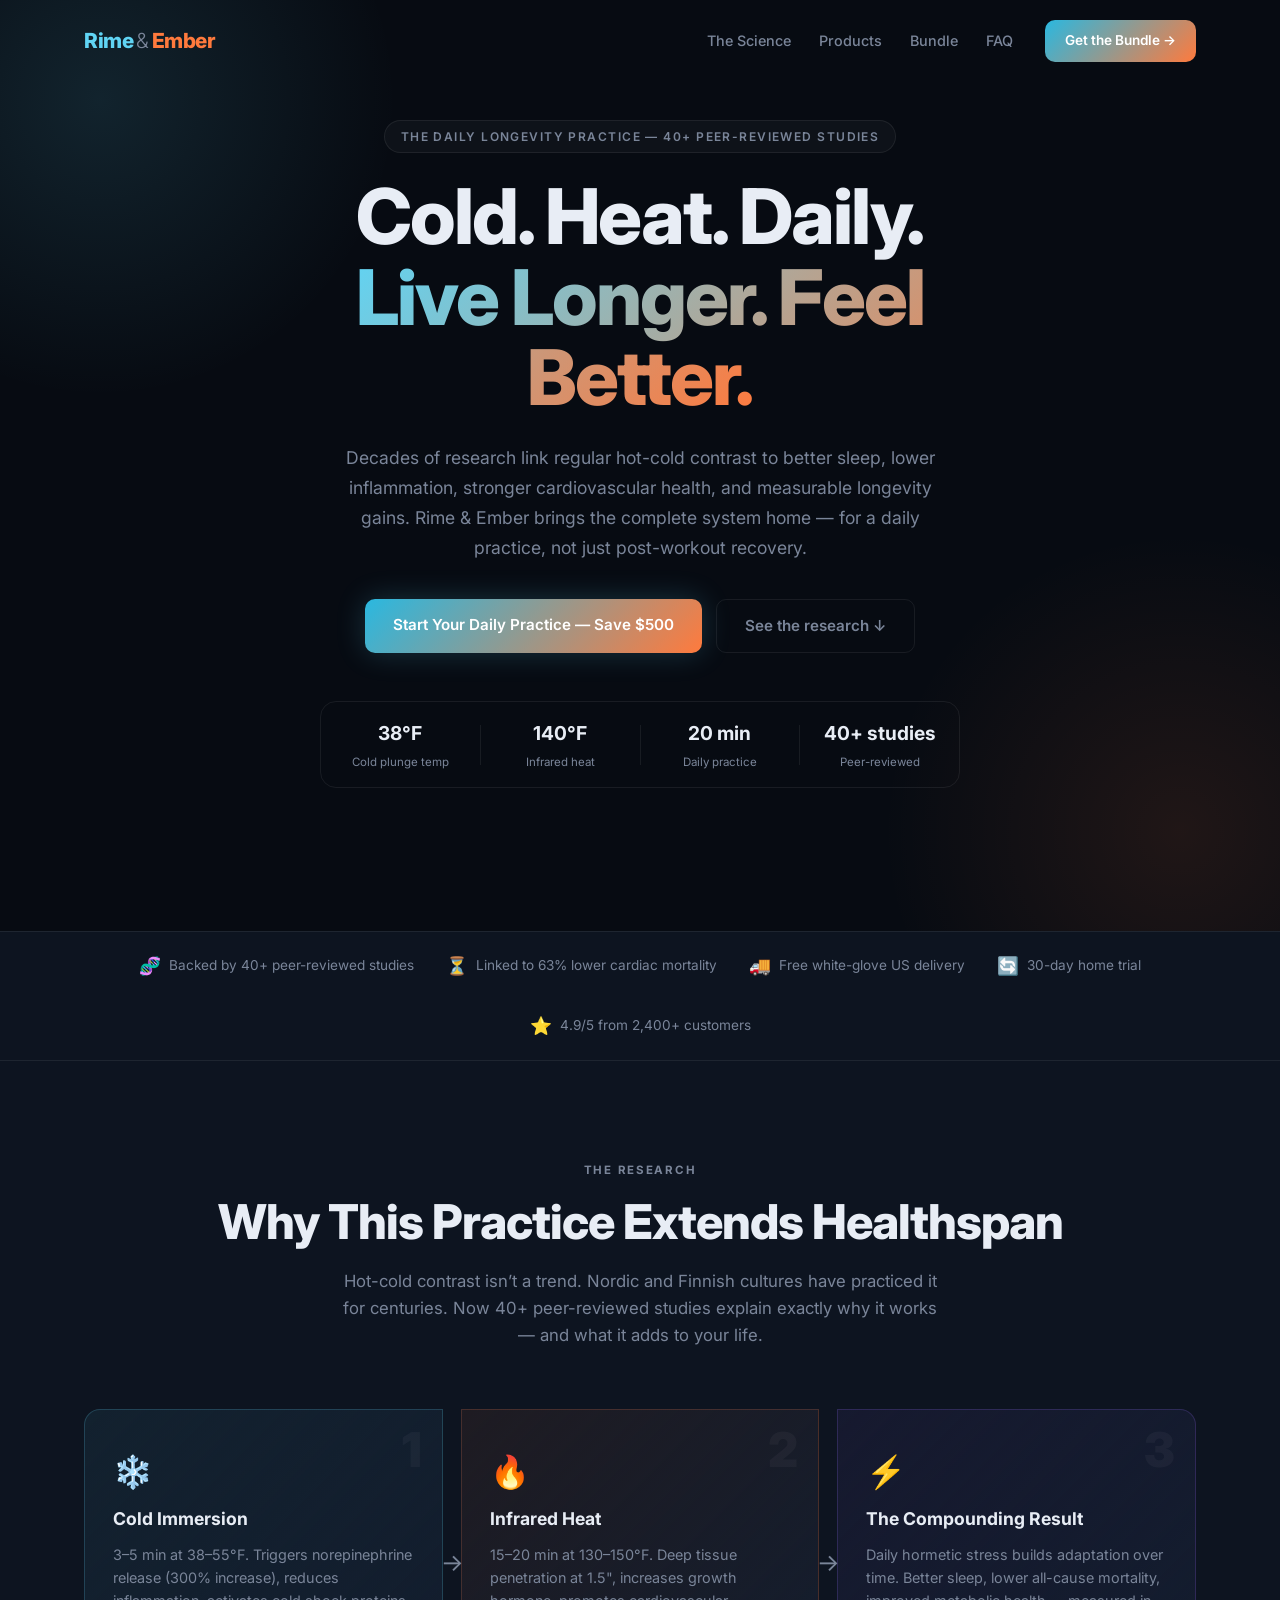
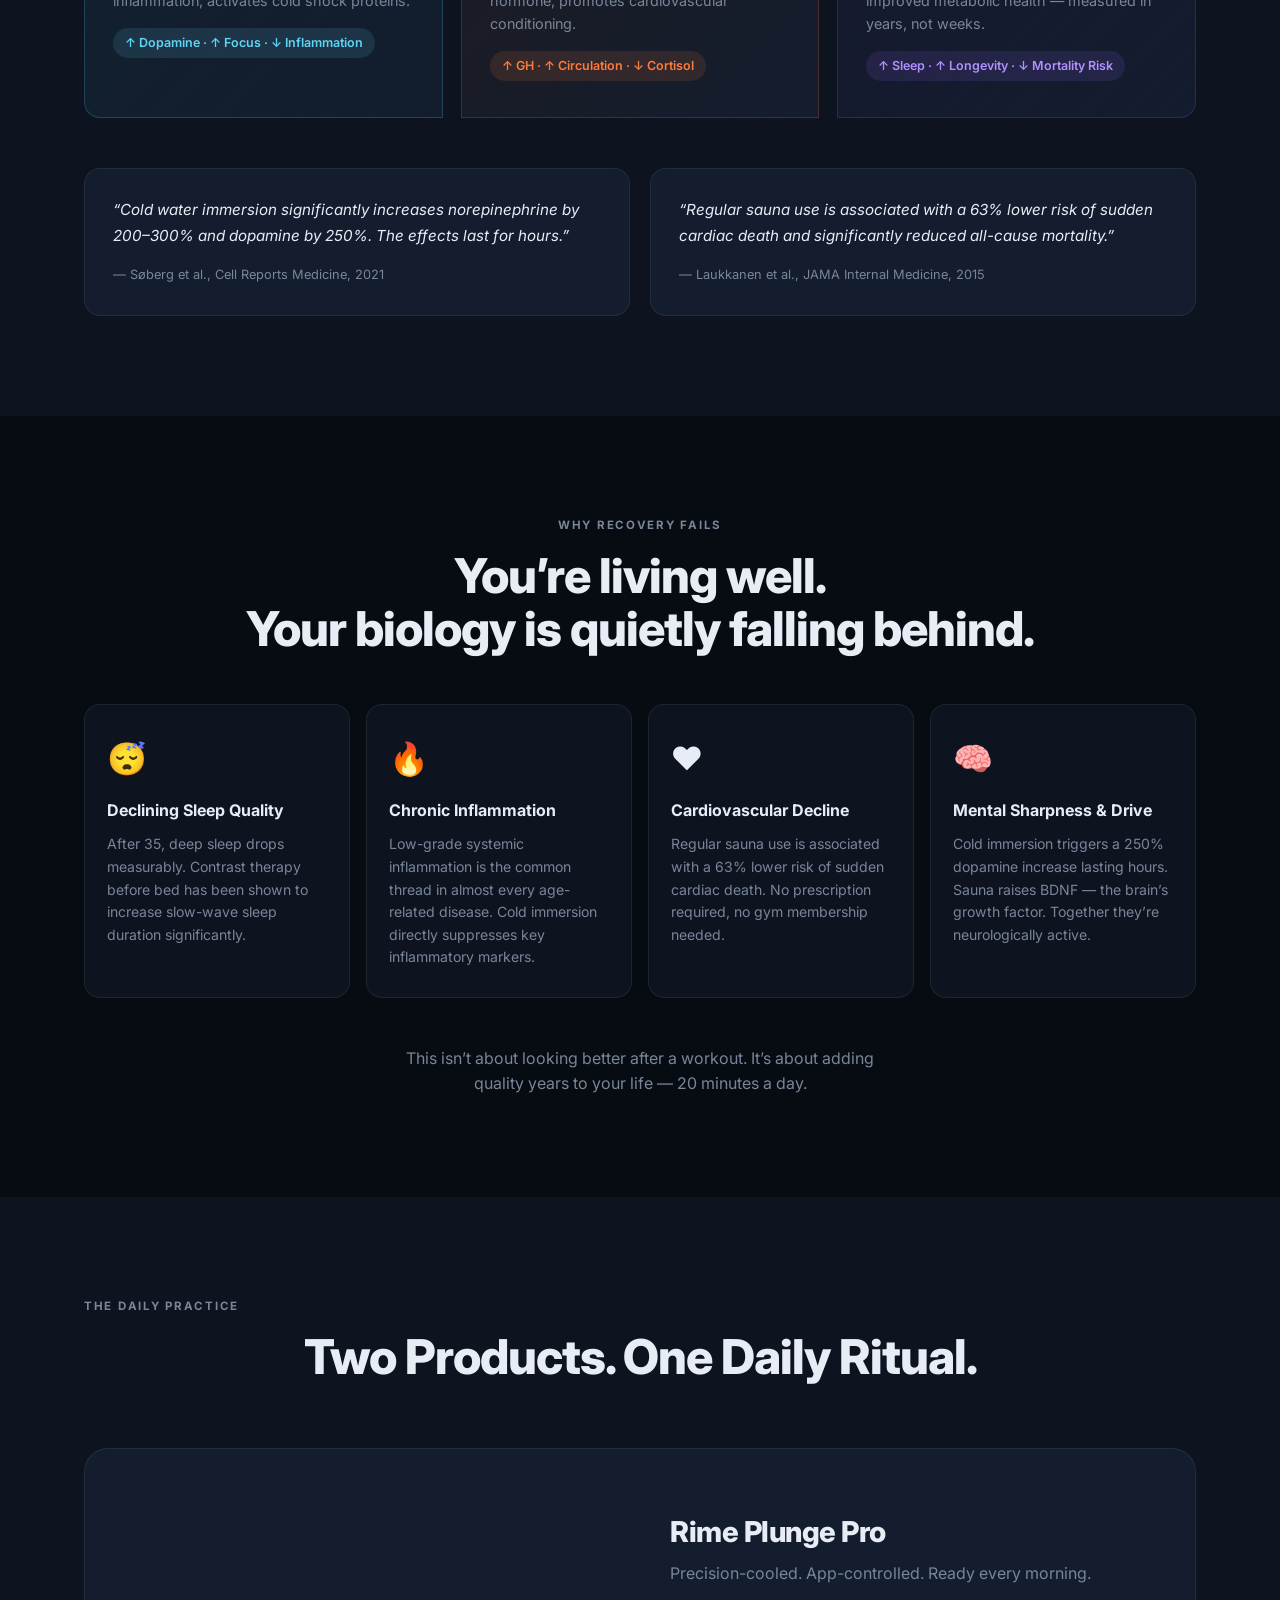
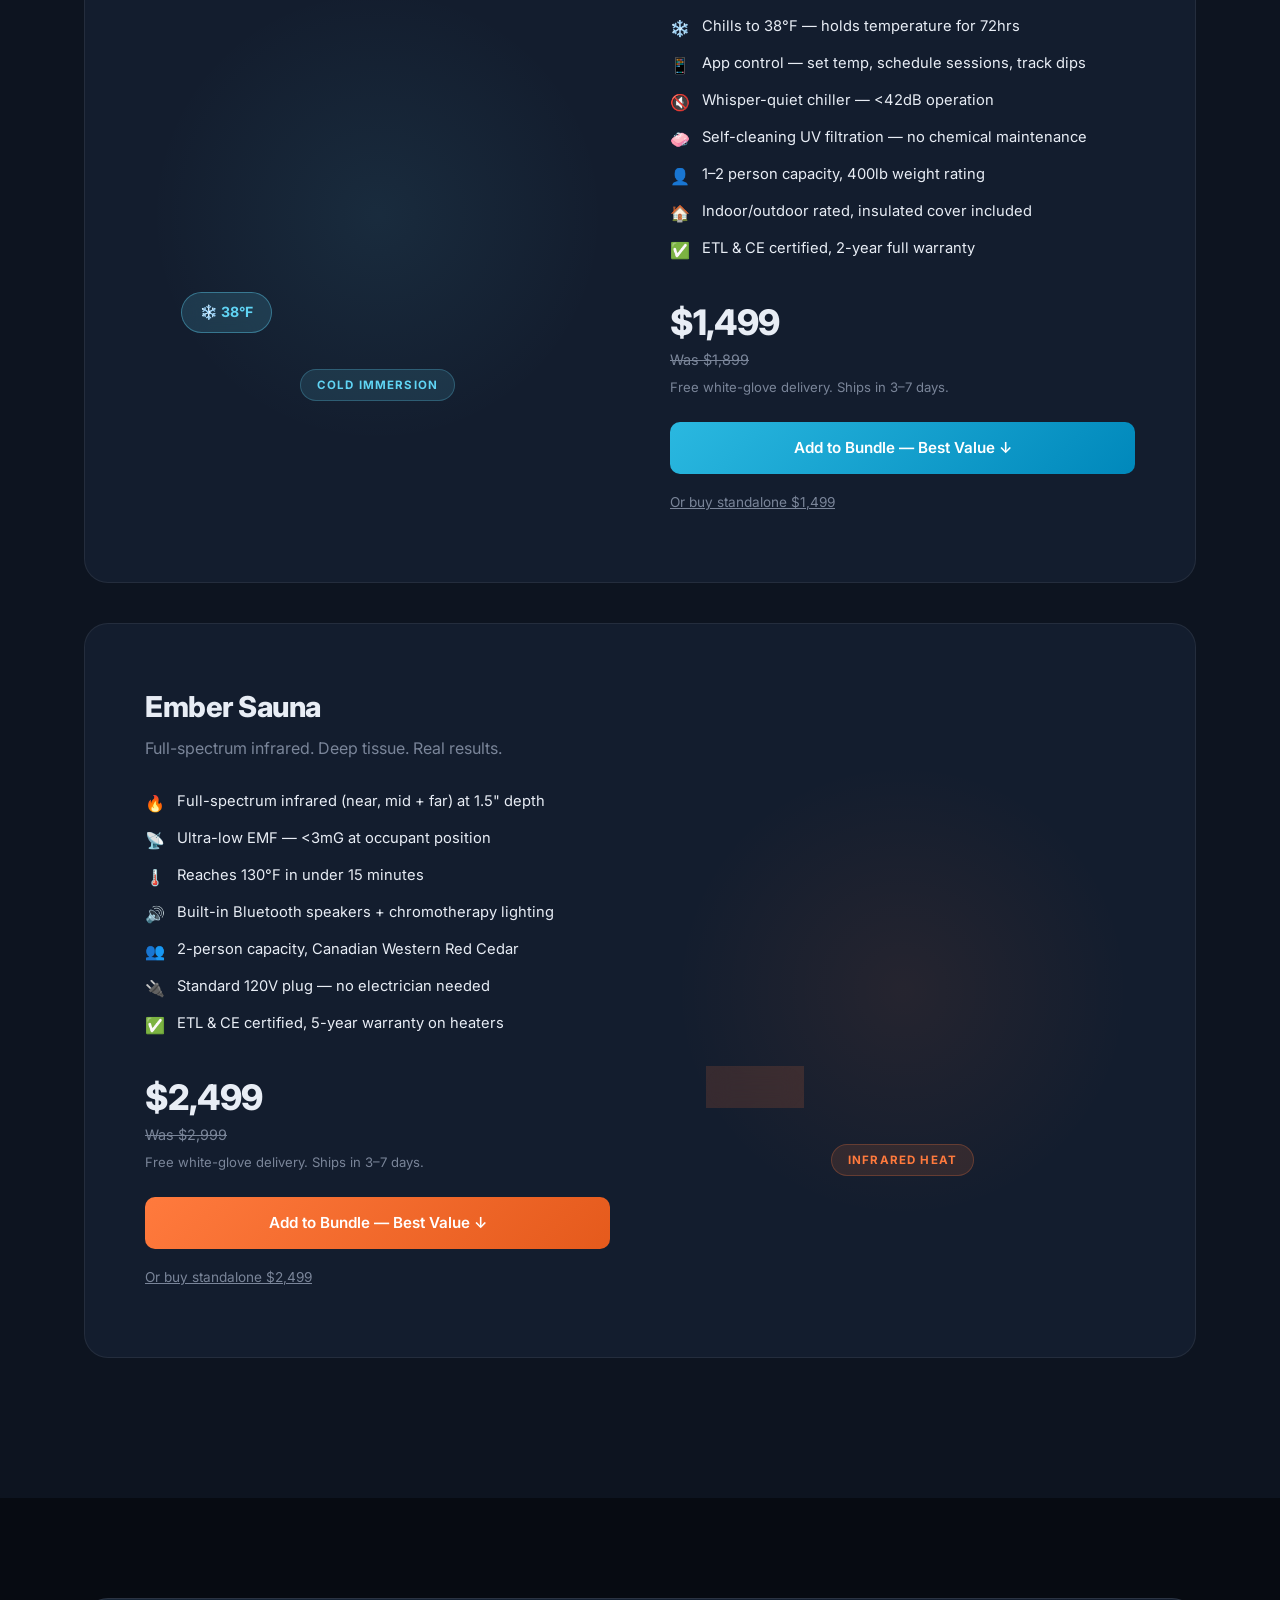
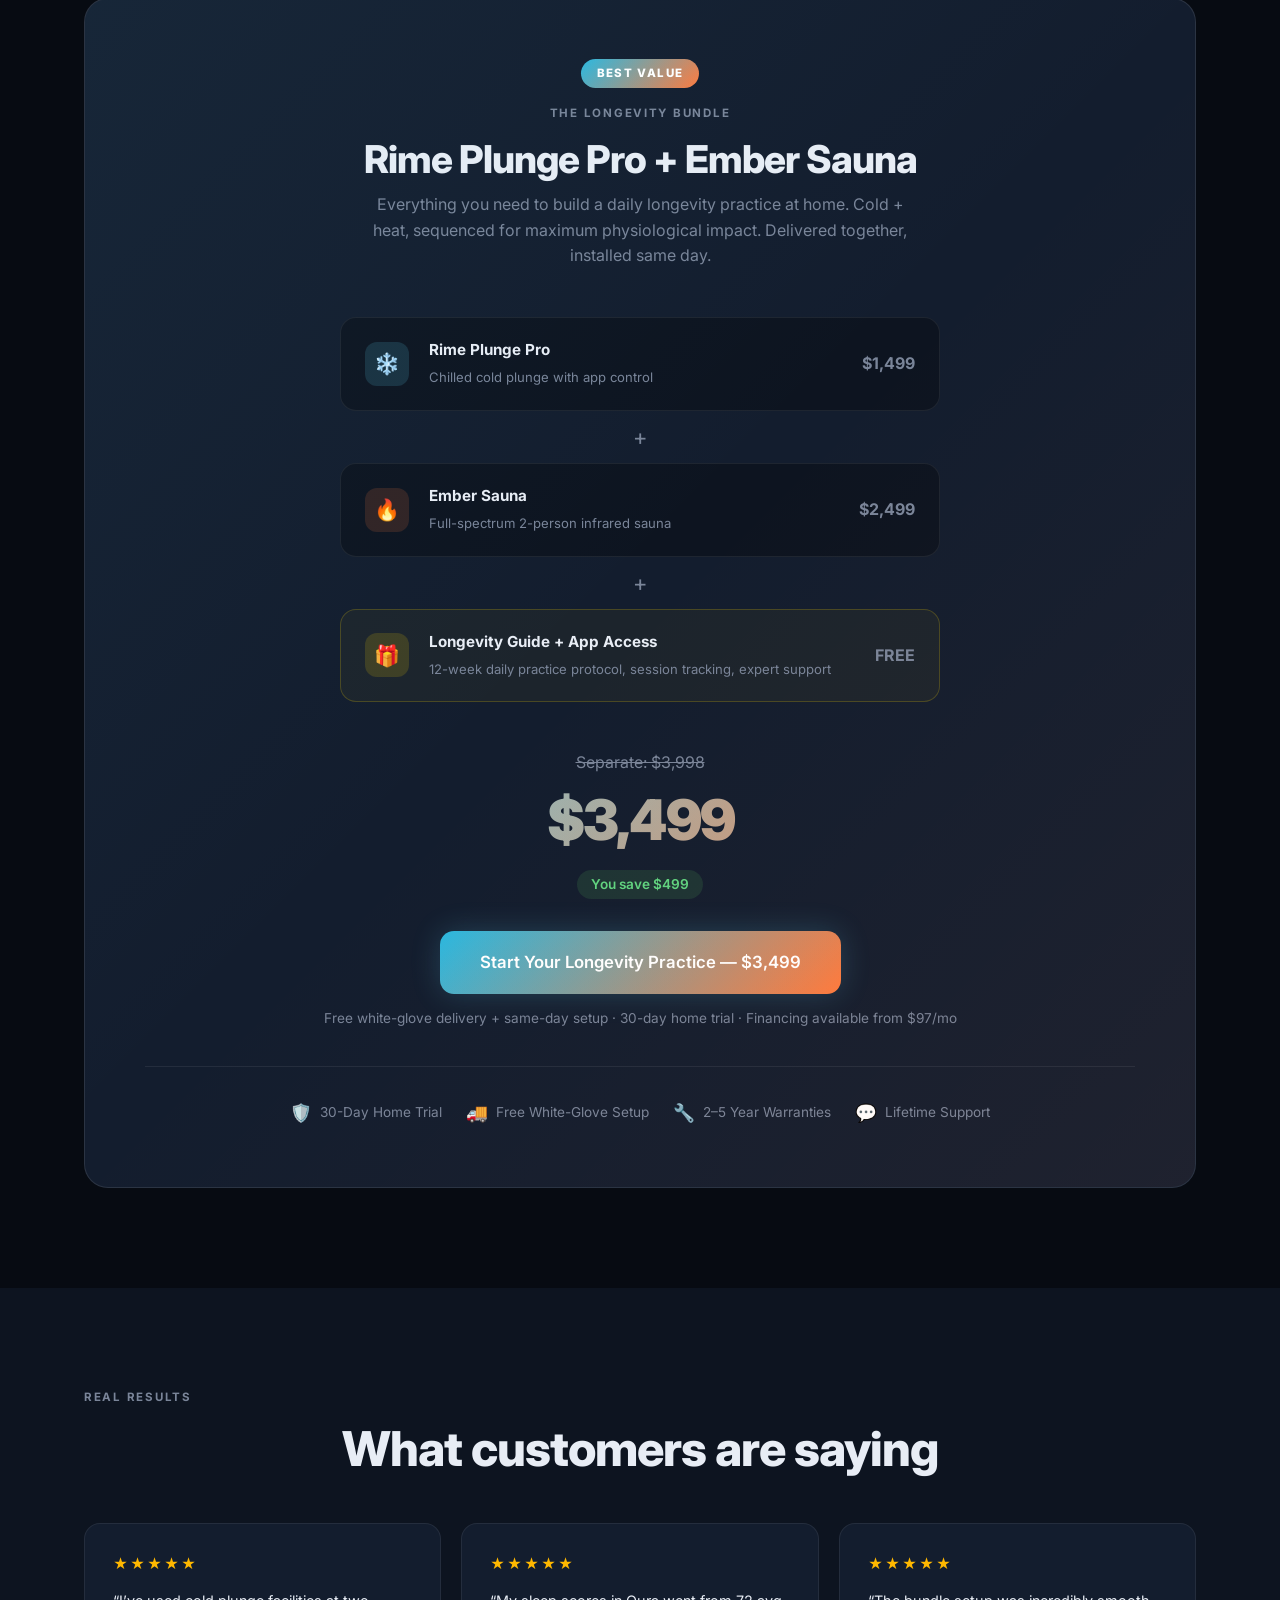
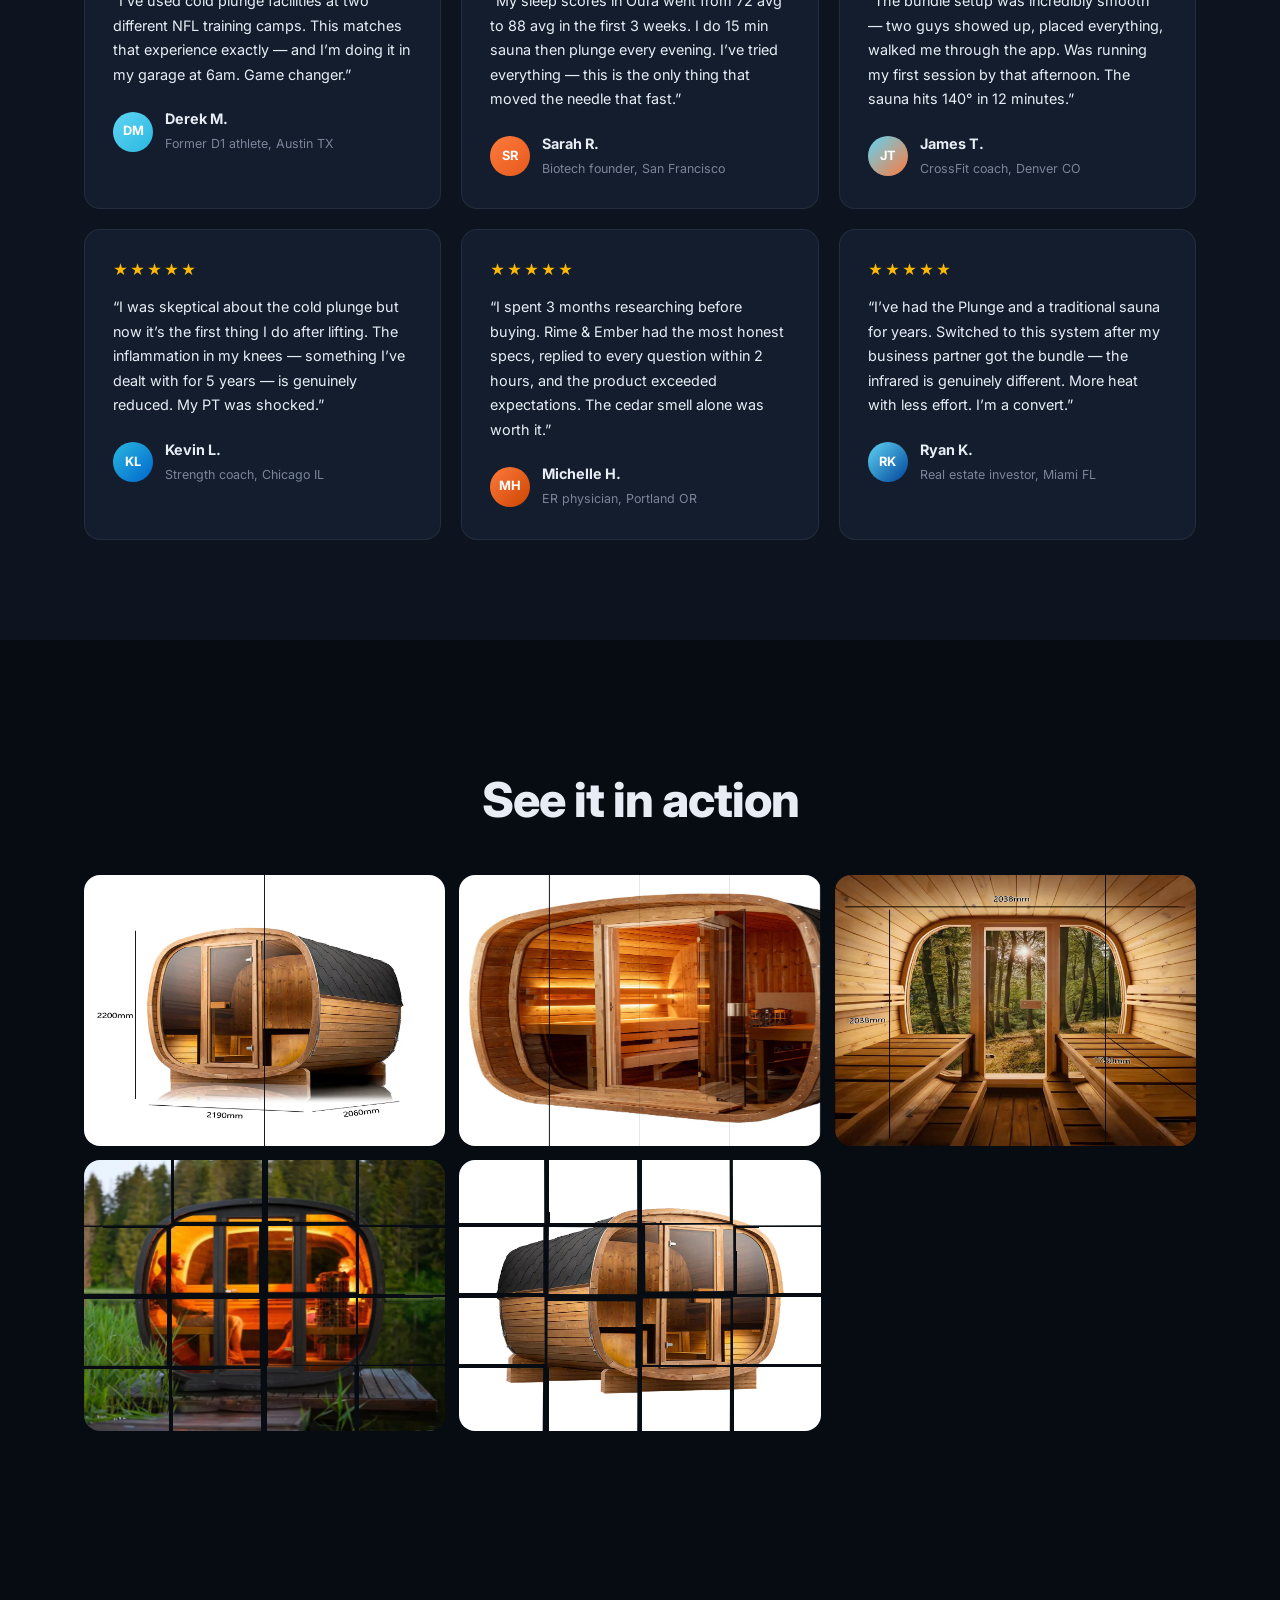
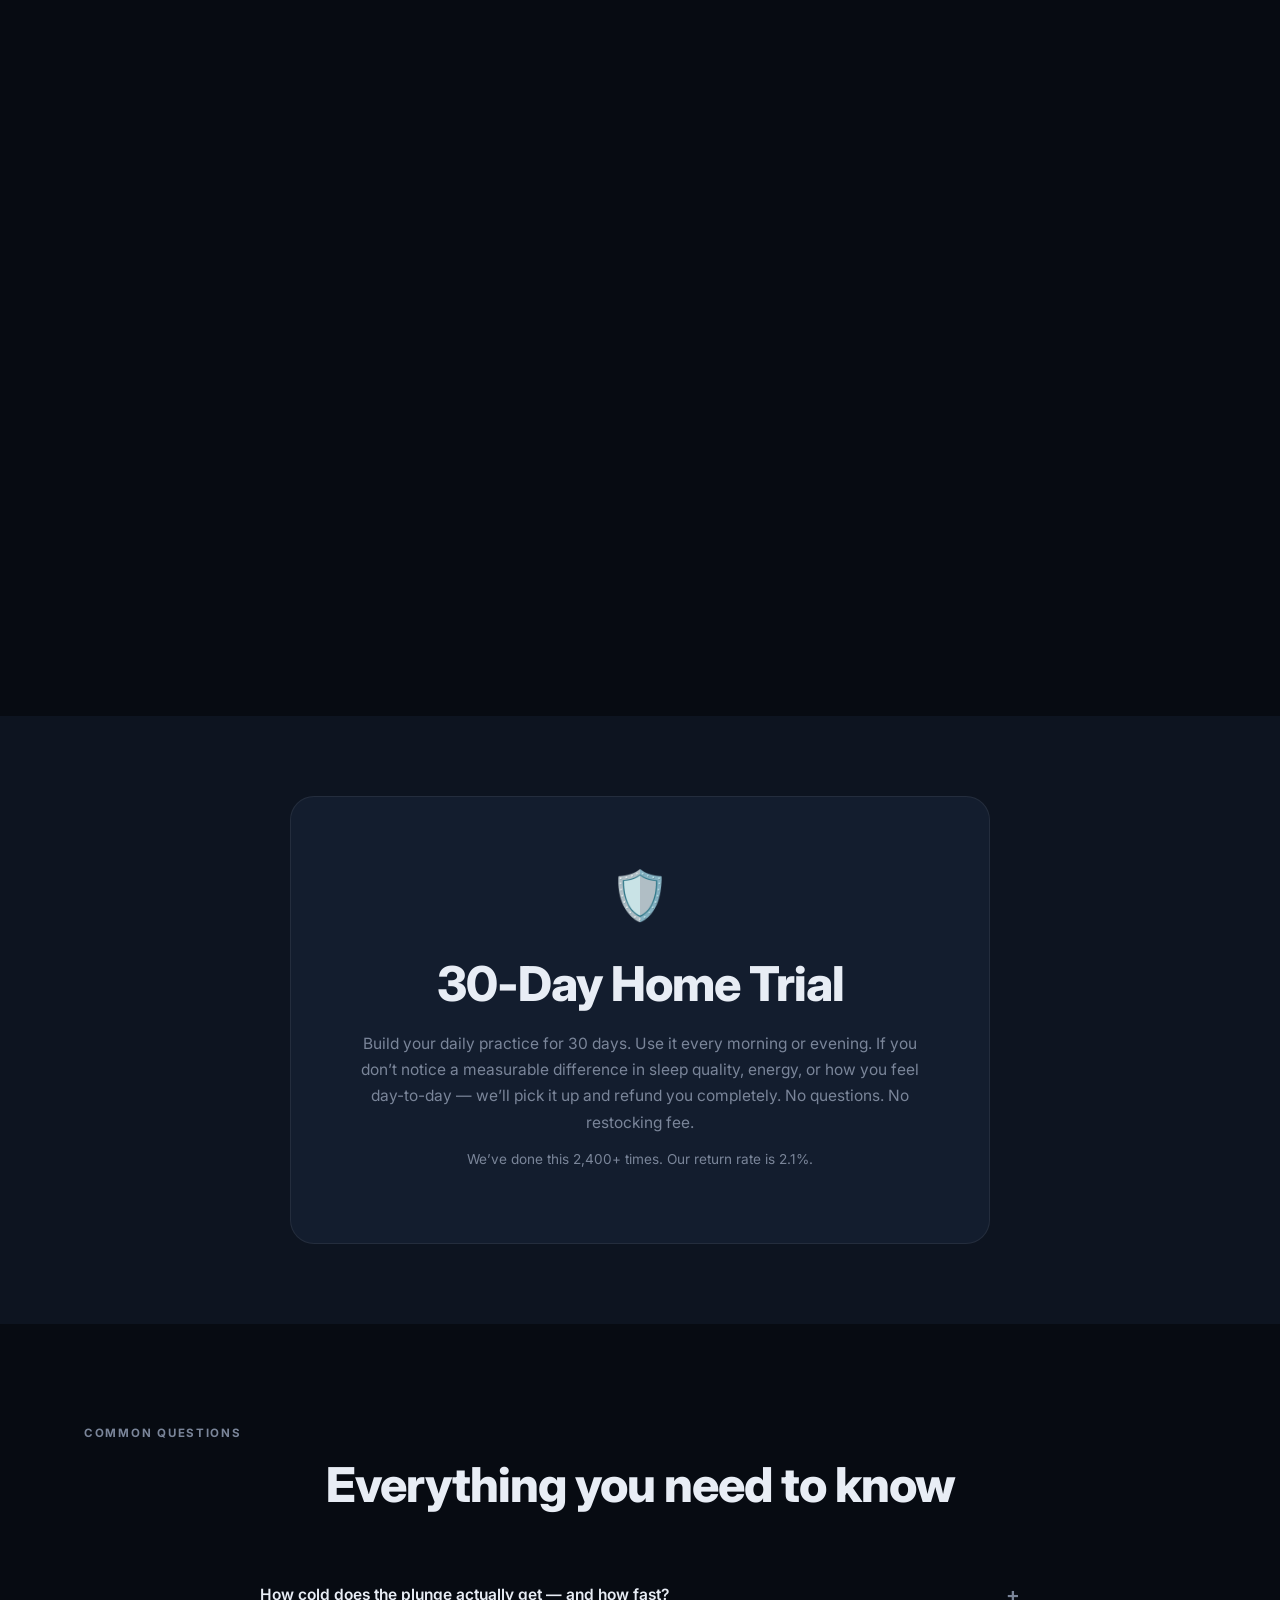
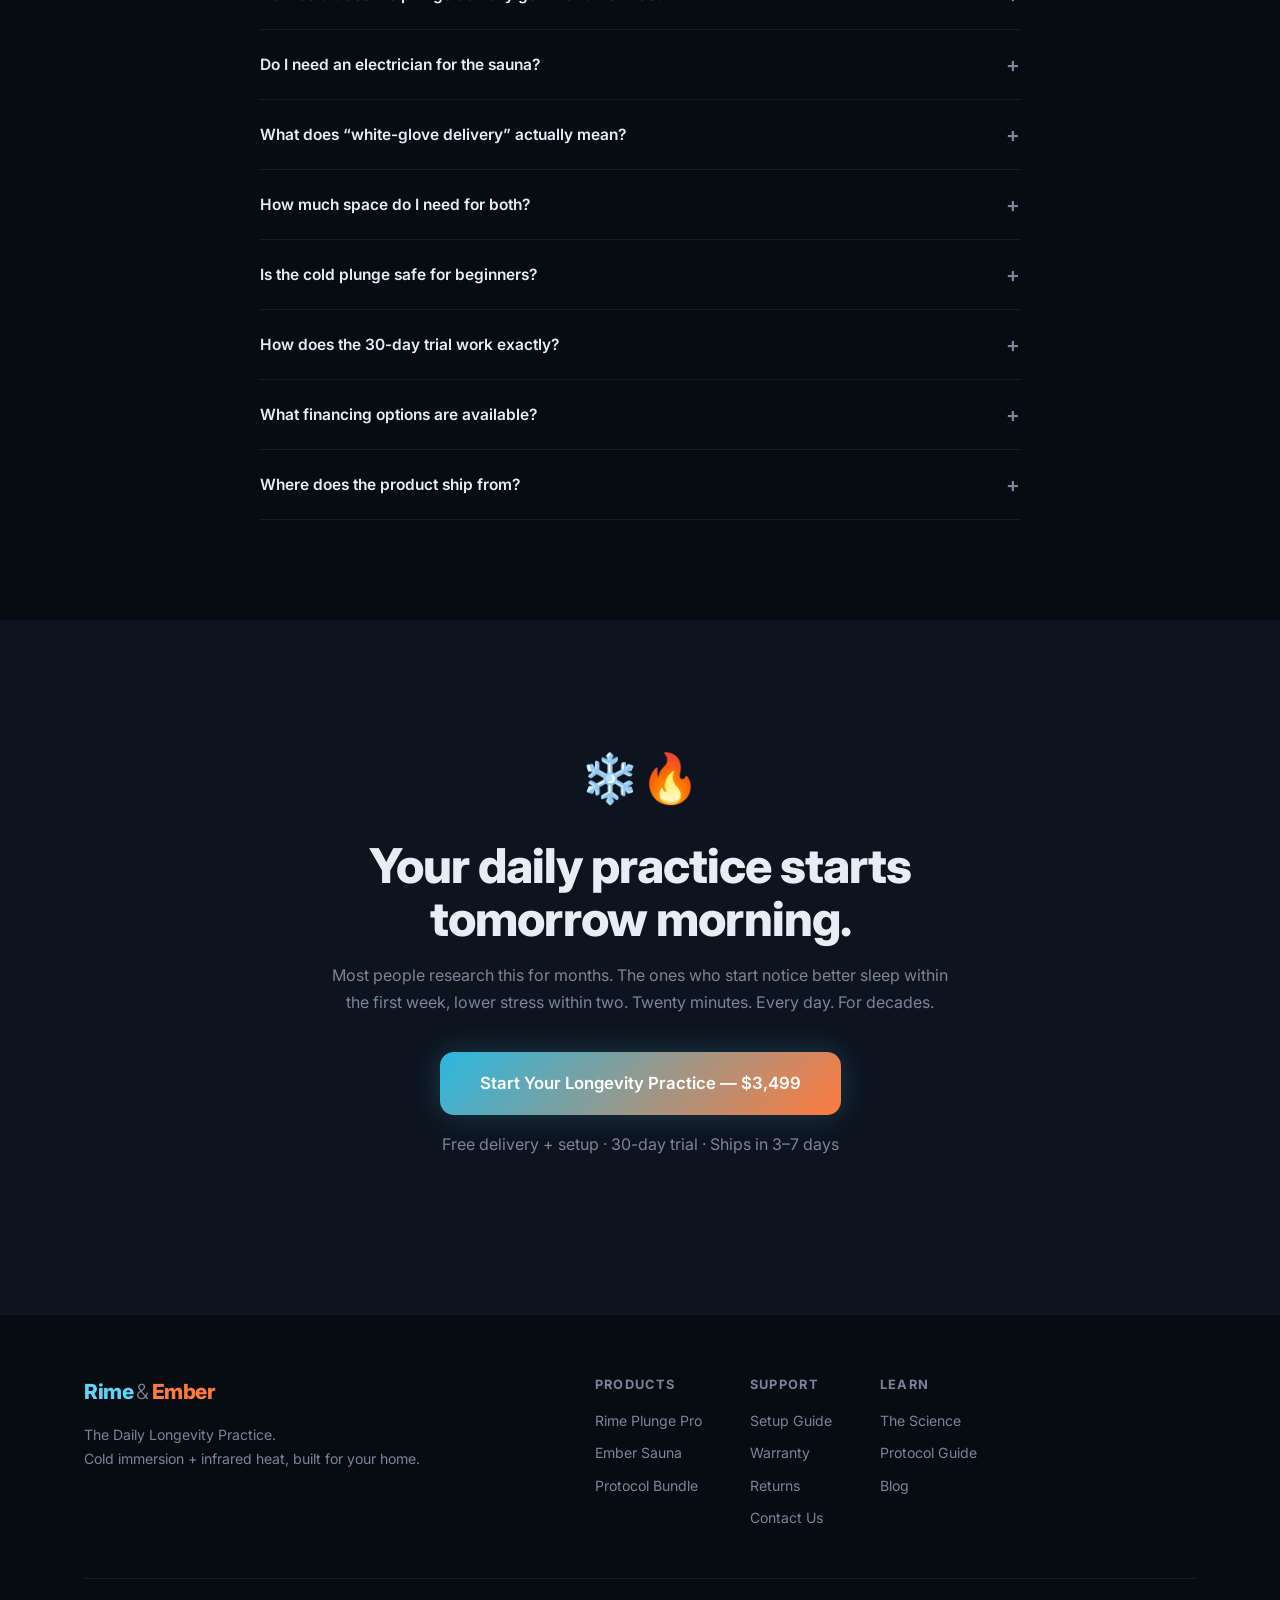
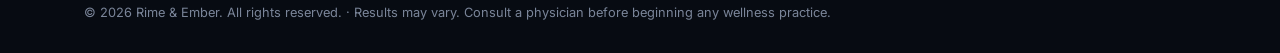
==== commit fe2d587a: "Add Auris Two sauna product images, wire into store - 5 real product images from Orivon Wellness ven" ====
--- a/arctic-ember/index.html
+++ b/arctic-ember/index.html
@@ -70,7 +70,7 @@
         </div>
       </div>
       <div class="hero-photo-card ember-card">
-        <img src="https://picsum.photos/seed/embersauna/600/800" alt="Infrared sauna relaxation" />
+        <img src="images/sauna-lifestyle-lake.webp" alt="Auris Two outdoor cedar sauna by the lake" />
         <div class="photo-overlay">
           <span class="photo-temp">140°F</span>
           <span class="photo-label">Ember Sauna</span>
@@ -209,7 +209,7 @@
     <div class="product-card product-card-reverse reveal" id="sauna">
       <div class="product-visual sauna-visual">
         <div class="product-photo-wrap">
-          <img src="https://picsum.photos/seed/infraredsauna/800/640" alt="Ember infrared sauna cabin" class="product-photo" />
+          <img src="images/sauna-exterior-clean.webp" alt="Auris Two Luxury Outdoor Cedar Sauna" class="product-photo" />
           <div class="product-photo-badge ember-photo-badge">🔥 140°F</div>
         </div>
         <div class="product-badge ember-badge">INFRARED HEAT</div>
@@ -346,12 +346,12 @@
     <div class="section-label reveal">THE EXPERIENCE</div>
     <h2 class="reveal">See it in action</h2>
     <div class="gallery-grid reveal">
-      <div class="gallery-item"><img src="https://picsum.photos/seed/saunastone1/600/450" alt="Hot sauna stones with steam" /></div>
-      <div class="gallery-item"><img src="https://picsum.photos/seed/steamroom2/600/450" alt="Steamy infrared sauna interior" /></div>
-      <div class="gallery-item"><img src="https://picsum.photos/seed/cedarwood3/600/450" alt="Cedar wood sauna bench detail" /></div>
-      <div class="gallery-item"><img src="https://picsum.photos/seed/heatstone4/600/450" alt="Sauna heater with hot stones" /></div>
-      <div class="gallery-item"><img src="https://picsum.photos/seed/saunaview5/600/450" alt="Outdoor sauna with nature view" /></div>
-      <div class="gallery-item"><img src="https://picsum.photos/seed/wellness6/600/450" alt="People relaxing in sauna" /></div>
+      <div class="gallery-item"><img src="images/sauna-exterior-dims.webp" alt="Auris Two cedar sauna exterior dimensions" /></div>
+      <div class="gallery-item"><img src="images/sauna-interior-door.webp" alt="Auris Two panoramic glass interior" /></div>
+      <div class="gallery-item"><img src="images/sauna-interior-forest.webp" alt="Auris Two sauna interior with forest view" /></div>
+      <div class="gallery-item"><img src="images/sauna-lifestyle-lake.webp" alt="Couple relaxing in Auris Two sauna by the lake" /></div>
+      <div class="gallery-item"><img src="images/sauna-exterior-clean.webp" alt="Auris Two outdoor cedar sauna exterior" /></div>
+      <div class="gallery-item"><img src="https://picsum.photos/seed/wellness6/600/450" alt="Cold plunge recovery session" /></div>
     </div>
   </div>
 </section>
